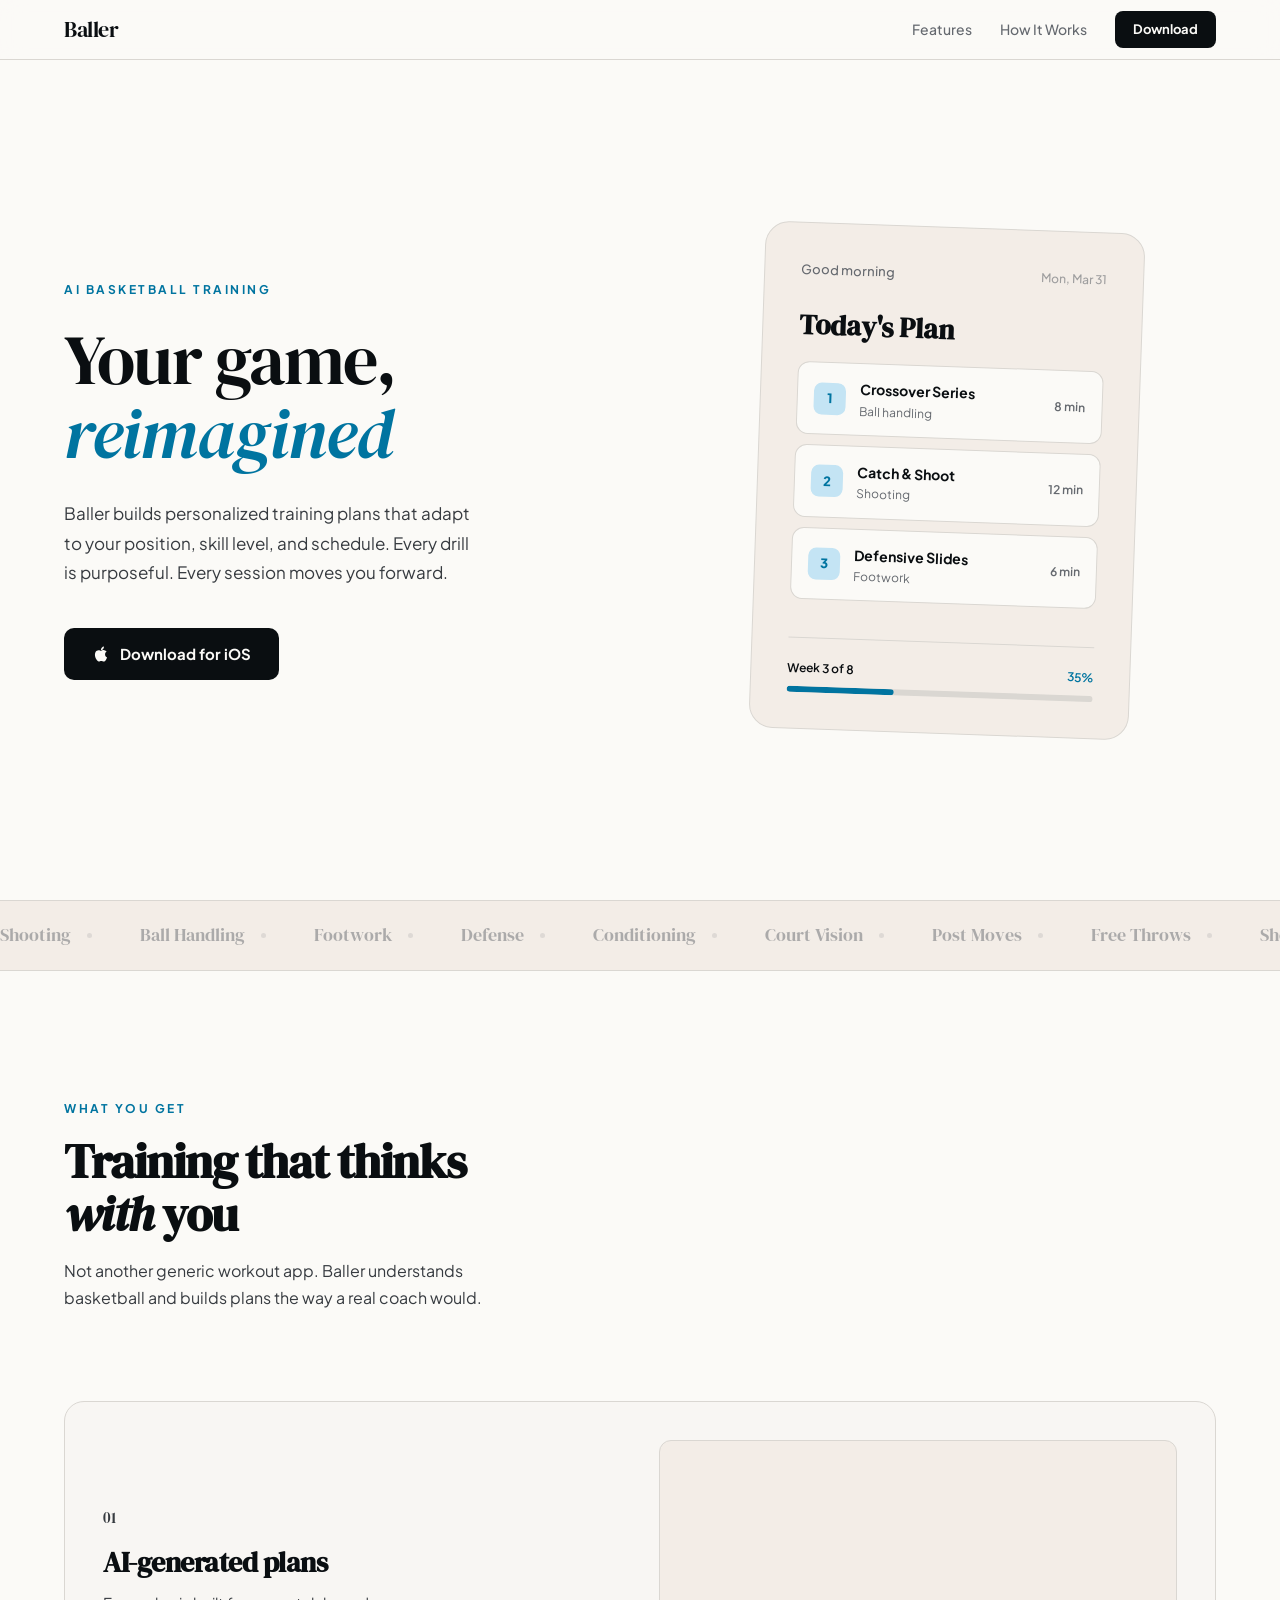
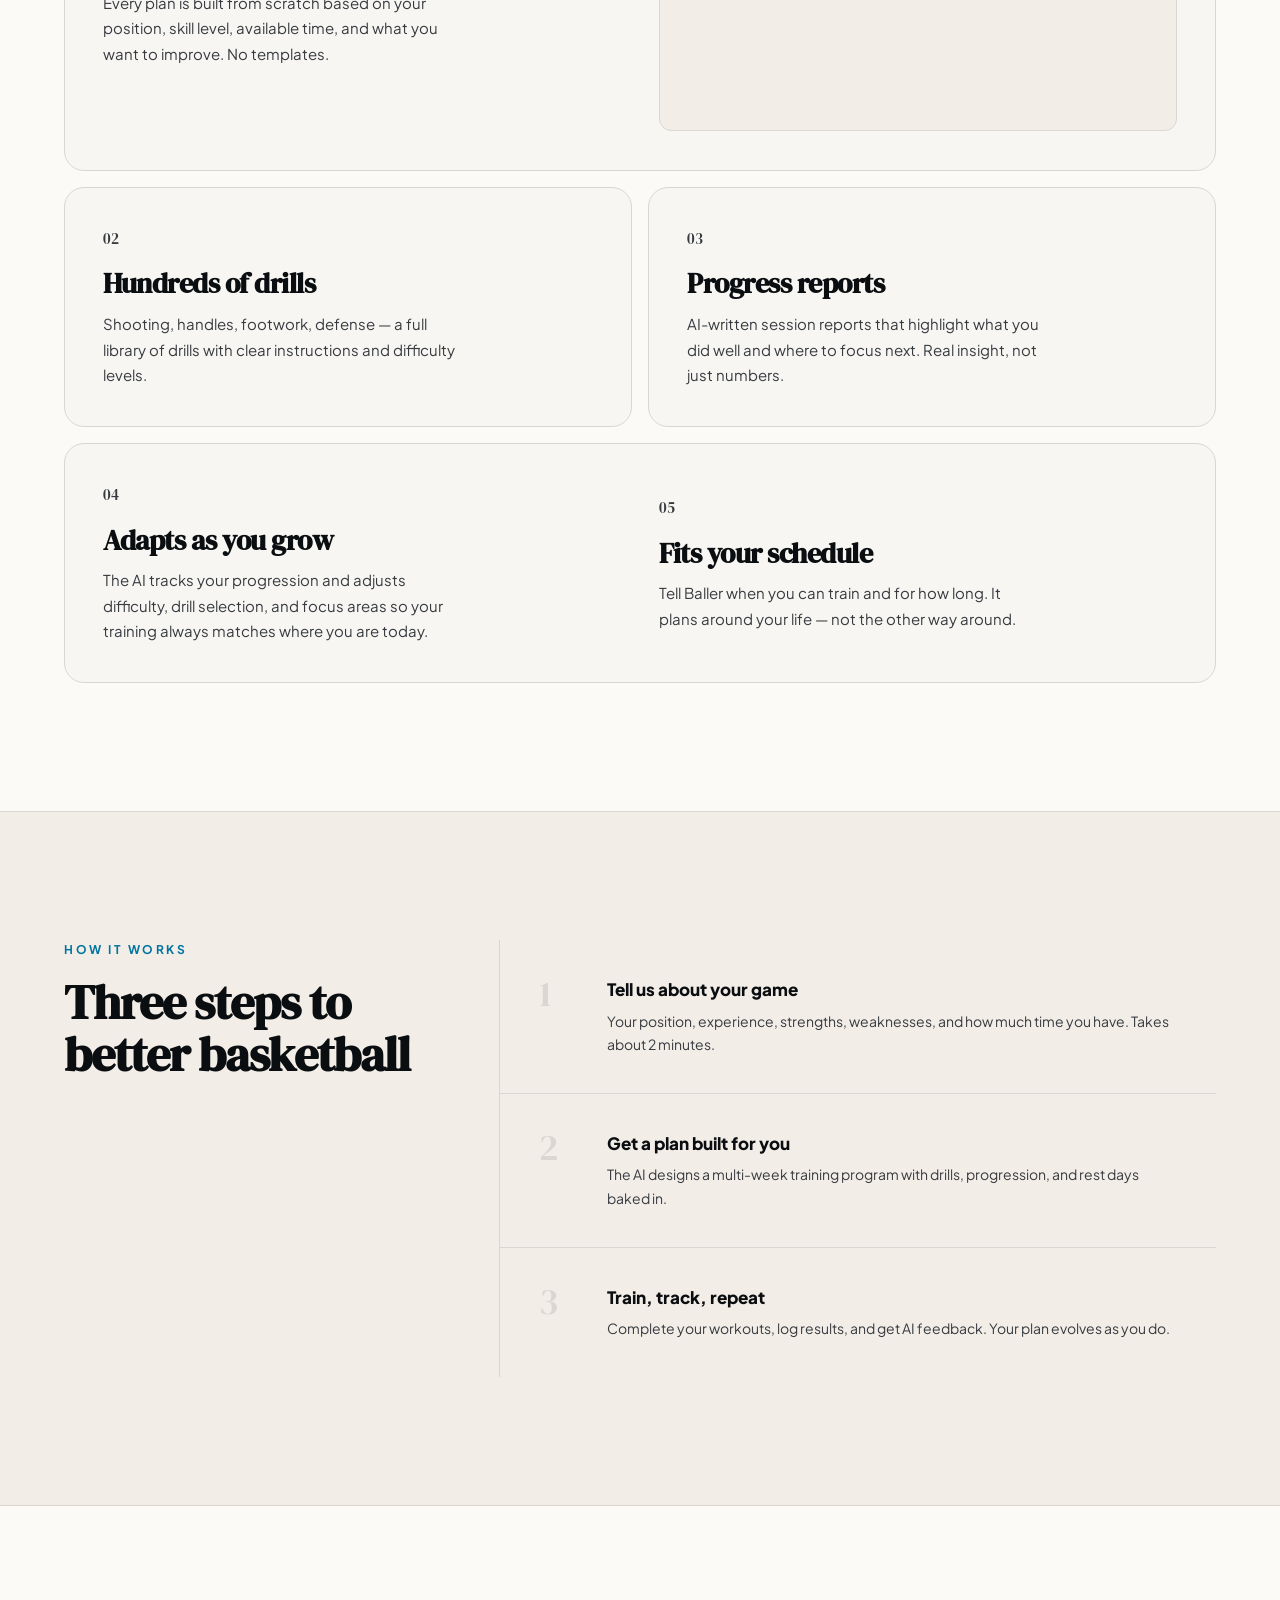
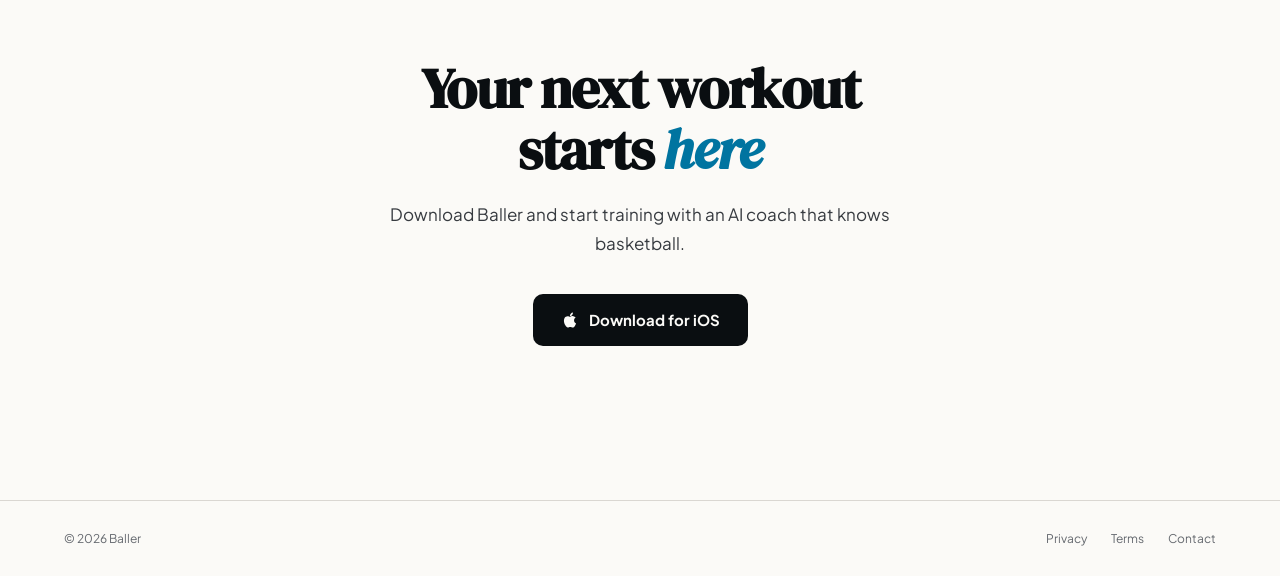
==== index.html @ 86c23df5 "Redesign with editorial aesthetic — serif display, warm tints, asymmetric layout" ====
<!DOCTYPE html>
<html lang="en">
<head>
    <meta charset="UTF-8">
    <meta name="viewport" content="width=device-width, initial-scale=1.0">
    <title>Baller — AI Basketball Training</title>
    <meta name="description" content="Train smarter with AI-powered basketball plans tailored to your skill level, goals, and schedule.">
    <link rel="preconnect" href="https://fonts.googleapis.com">
    <link rel="preconnect" href="https://fonts.gstatic.com" crossorigin>
    <link href="https://fonts.googleapis.com/css2?family=DM+Serif+Display:ital@0;1&family=Plus+Jakarta+Sans:wght@400;500;600;700;800&display=swap" rel="stylesheet">
    <style>
        :root {
            /* Warm-tinted palette — not pure black/white/gray */
            --ink: oklch(16% 0.01 250);
            --ink-soft: oklch(35% 0.01 250);
            --ink-muted: oklch(52% 0.01 250);
            --surface: oklch(97.5% 0.005 80);
            --surface-warm: oklch(95% 0.01 70);
            --cream: oklch(98.5% 0.004 80);
            --accent: oklch(52% 0.12 230);
            --accent-soft: oklch(90% 0.04 230);
            --rule: oklch(88% 0.008 80);

            --font-display: 'DM Serif Display', Georgia, serif;
            --font-body: 'Plus Jakarta Sans', system-ui, sans-serif;

            --ease-out: cubic-bezier(0.16, 1, 0.3, 1);
            --ease-in: cubic-bezier(0.7, 0, 0.84, 0);
        }

        * { margin: 0; padding: 0; box-sizing: border-box; }
        html { scroll-behavior: smooth; }
        body {
            font-family: var(--font-body);
            color: var(--ink);
            background: var(--cream);
            -webkit-font-smoothing: antialiased;
            font-size: 16px;
            line-height: 1.6;
        }

        /* ===== NAV ===== */
        nav {
            position: fixed; top: 0; left: 0; right: 0; z-index: 50;
            padding: 0 clamp(24px, 5vw, 64px);
            height: 60px;
            display: flex; align-items: center; justify-content: space-between;
            background: oklch(98.5% 0.004 80 / 0.85);
            backdrop-filter: blur(12px); -webkit-backdrop-filter: blur(12px);
            border-bottom: 1px solid var(--rule);
        }
        .nav-wordmark {
            font-family: var(--font-display);
            font-size: 22px; letter-spacing: -0.5px;
            color: var(--ink); text-decoration: none;
        }
        .nav-links { display: flex; align-items: center; gap: 28px; }
        .nav-links a {
            font-size: 14px; font-weight: 500; color: var(--ink-muted);
            text-decoration: none; transition: color 0.15s;
        }
        .nav-links a:hover { color: var(--ink); }
        .nav-download {
            font-size: 13px !important; font-weight: 700 !important;
            color: var(--cream) !important;
            background: var(--ink);
            padding: 8px 18px; border-radius: 8px;
            transition: opacity 0.15s;
        }
        .nav-download:hover { opacity: 0.8; color: var(--cream) !important; }

        /* ===== HERO ===== */
        .hero {
            min-height: 100vh;
            display: grid;
            grid-template-columns: 1fr 1fr;
            align-items: center;
            gap: clamp(48px, 6vw, 96px);
            padding: 140px clamp(24px, 5vw, 64px) 80px;
            max-width: 1280px;
            margin: 0 auto;
        }
        .hero-text { max-width: 560px; }
        .hero-label {
            font-size: 12px; font-weight: 700; letter-spacing: 2.5px;
            text-transform: uppercase;
            color: var(--accent);
            margin-bottom: 24px;
        }
        .hero h1 {
            font-family: var(--font-display);
            font-size: clamp(44px, 5.5vw, 72px);
            font-weight: 400;
            line-height: 1.05;
            letter-spacing: -1.5px;
            margin-bottom: 28px;
        }
        .hero h1 em {
            font-style: italic;
            color: var(--accent);
        }
        .hero-body {
            font-size: 17px; line-height: 1.75;
            color: var(--ink-soft);
            max-width: 420px;
            margin-bottom: 40px;
        }
        .hero-cta {
            display: inline-flex; align-items: center; gap: 10px;
            background: var(--ink); color: var(--cream);
            text-decoration: none;
            padding: 14px 28px; border-radius: 10px;
            font-size: 15px; font-weight: 700;
            transition: transform 0.25s var(--ease-out), box-shadow 0.25s;
        }
        .hero-cta:hover {
            transform: translateY(-2px);
            box-shadow: 0 8px 24px oklch(16% 0.01 250 / 0.15);
        }
        .hero-cta svg { width: 18px; height: 18px; }

        /* Hero visual — tilted screen comp */
        .hero-visual {
            position: relative;
            display: flex; justify-content: center;
        }
        .screen-comp {
            width: 100%; max-width: 380px;
            aspect-ratio: 3/4;
            background: var(--surface-warm);
            border-radius: 24px;
            border: 1px solid var(--rule);
            padding: clamp(20px, 3vw, 36px);
            display: flex; flex-direction: column;
            transform: rotate(2deg);
            transition: transform 0.5s var(--ease-out);
            overflow: hidden;
            position: relative;
        }
        .screen-comp:hover { transform: rotate(0deg); }
        .screen-top {
            display: flex; align-items: center; justify-content: space-between;
            margin-bottom: 28px;
        }
        .screen-greeting { font-size: 13px; color: var(--ink-muted); font-weight: 500; }
        .screen-date { font-size: 12px; color: var(--ink-muted); font-weight: 500; opacity: 0.6; }
        .screen-plan-title {
            font-family: var(--font-display);
            font-size: clamp(22px, 2.5vw, 28px);
            line-height: 1.2;
            margin-bottom: 20px;
        }
        .screen-drills { display: flex; flex-direction: column; gap: 10px; flex: 1; }
        .drill-item {
            display: flex; align-items: center; gap: 14px;
            padding: 14px 16px;
            background: var(--cream);
            border-radius: 12px;
            border: 1px solid var(--rule);
            transition: transform 0.2s var(--ease-out);
        }
        .drill-item:hover { transform: translateX(4px); }
        .drill-num {
            width: 32px; height: 32px; border-radius: 8px;
            background: var(--accent-soft);
            color: var(--accent);
            display: flex; align-items: center; justify-content: center;
            font-size: 13px; font-weight: 800; flex-shrink: 0;
        }
        .drill-info { flex: 1; min-width: 0; }
        .drill-name { font-size: 14px; font-weight: 700; }
        .drill-meta { font-size: 12px; color: var(--ink-muted); margin-top: 1px; }
        .drill-dur {
            font-size: 12px; font-weight: 600;
            color: var(--ink-muted); white-space: nowrap;
        }
        .screen-progress {
            margin-top: auto; padding-top: 20px;
            border-top: 1px solid var(--rule);
        }
        .progress-label {
            display: flex; justify-content: space-between;
            font-size: 12px; font-weight: 600; margin-bottom: 8px;
        }
        .progress-label span:last-child { color: var(--accent); }
        .progress-track {
            height: 6px; background: var(--rule); border-radius: 100px;
            overflow: hidden;
        }
        .progress-fill {
            height: 100%; width: 35%;
            background: var(--accent); border-radius: 100px;
            transition: width 1.5s var(--ease-out);
        }

        /* ===== MARQUEE ===== */
        .marquee-section {
            border-top: 1px solid var(--rule);
            border-bottom: 1px solid var(--rule);
            padding: 20px 0;
            overflow: hidden;
            background: var(--surface-warm);
        }
        .marquee-track {
            display: flex; gap: 48px;
            animation: scroll-left 30s linear infinite;
            width: max-content;
        }
        @keyframes scroll-left {
            from { transform: translateX(0); }
            to { transform: translateX(-50%); }
        }
        .marquee-item {
            font-family: var(--font-display);
            font-size: 18px; white-space: nowrap;
            color: var(--ink-muted); opacity: 0.5;
            display: flex; align-items: center; gap: 16px;
        }
        .marquee-item::after {
            content: ''; width: 5px; height: 5px;
            border-radius: 50%; background: var(--ink-muted); opacity: 0.3;
        }

        /* ===== FEATURES — asymmetric, not a grid ===== */
        .features {
            padding: clamp(80px, 10vw, 160px) clamp(24px, 5vw, 64px);
            max-width: 1280px; margin: 0 auto;
        }
        .features-header {
            max-width: 480px;
            margin-bottom: clamp(56px, 7vw, 96px);
        }
        .features-header .section-label {
            font-size: 12px; font-weight: 700; letter-spacing: 2.5px;
            text-transform: uppercase; color: var(--accent);
            margin-bottom: 16px;
        }
        .features-header h2 {
            font-family: var(--font-display);
            font-size: clamp(32px, 4vw, 48px);
            line-height: 1.1; letter-spacing: -1px;
            margin-bottom: 16px;
        }
        .features-header p {
            font-size: 16px; color: var(--ink-soft); line-height: 1.7;
        }

        /* Bento-ish but varied */
        .feature-layout {
            display: grid;
            grid-template-columns: 1fr 1fr;
            grid-template-rows: auto auto;
            gap: 16px;
        }
        .f-item {
            padding: clamp(28px, 3vw, 44px);
            border-radius: 20px;
            border: 1px solid var(--rule);
            background: var(--surface);
            transition: transform 0.35s var(--ease-out);
        }
        .f-item:hover { transform: translateY(-4px); }
        .f-item.wide { grid-column: span 2; }
        .f-item.wide .f-inner {
            display: grid; grid-template-columns: 1fr 1fr;
            gap: clamp(24px, 3vw, 48px); align-items: center;
        }
        .f-num {
            font-family: var(--font-display);
            font-size: 14px; color: var(--accent);
            margin-bottom: 16px;
        }
        .f-item h3 {
            font-family: var(--font-display);
            font-size: clamp(22px, 2.5vw, 28px);
            line-height: 1.2; letter-spacing: -0.5px;
            margin-bottom: 10px;
        }
        .f-item p {
            font-size: 15px; color: var(--ink-soft); line-height: 1.7;
            max-width: 360px;
        }
        .f-visual {
            aspect-ratio: 16/9;
            background: var(--surface-warm);
            border-radius: 12px;
            border: 1px solid var(--rule);
            display: flex; align-items: center; justify-content: center;
            overflow: hidden;
        }
        .f-visual-bars {
            display: flex; align-items: flex-end; gap: 8px;
            height: 60%; padding: 0 20%;
        }
        .f-bar {
            flex: 1; border-radius: 4px 4px 0 0;
            background: var(--accent-soft);
            transition: height 0.8s var(--ease-out);
        }
        .f-bar:nth-child(2) { background: var(--accent); }

        /* ===== HOW ===== */
        .how-section {
            padding: clamp(80px, 10vw, 140px) clamp(24px, 5vw, 64px);
            background: var(--surface-warm);
            border-top: 1px solid var(--rule);
            border-bottom: 1px solid var(--rule);
        }
        .how-inner {
            max-width: 1280px; margin: 0 auto;
            display: grid;
            grid-template-columns: 1fr 2fr;
            gap: clamp(48px, 6vw, 96px);
            align-items: start;
        }
        .how-header .section-label {
            font-size: 12px; font-weight: 700; letter-spacing: 2.5px;
            text-transform: uppercase; color: var(--accent);
            margin-bottom: 16px;
        }
        .how-header h2 {
            font-family: var(--font-display);
            font-size: clamp(32px, 4vw, 48px);
            line-height: 1.1; letter-spacing: -1px;
        }
        .how-steps {
            display: flex; flex-direction: column;
            border-left: 1px solid var(--rule);
        }
        .how-step {
            padding: clamp(24px, 3vw, 36px) clamp(24px, 3vw, 40px);
            border-bottom: 1px solid var(--rule);
            display: grid;
            grid-template-columns: 48px 1fr;
            gap: 20px; align-items: start;
        }
        .how-step:last-child { border-bottom: none; }
        .step-num {
            font-family: var(--font-display);
            font-size: 36px; color: var(--rule);
            line-height: 1;
        }
        .how-step h3 { font-size: 17px; font-weight: 800; margin-bottom: 6px; }
        .how-step p { font-size: 14px; color: var(--ink-soft); line-height: 1.7; }

        /* ===== CTA ===== */
        .cta-section {
            padding: clamp(100px, 12vw, 180px) clamp(24px, 5vw, 64px);
            text-align: center;
            max-width: 640px;
            margin: 0 auto;
        }
        .cta-section h2 {
            font-family: var(--font-display);
            font-size: clamp(36px, 4.5vw, 56px);
            line-height: 1.08;
            letter-spacing: -1.5px;
            margin-bottom: 20px;
        }
        .cta-section h2 em {
            font-style: italic;
            color: var(--accent);
        }
        .cta-section p {
            font-size: 17px; color: var(--ink-soft);
            line-height: 1.7; margin-bottom: 36px;
        }

        /* ===== FOOTER ===== */
        footer {
            border-top: 1px solid var(--rule);
            padding: 28px clamp(24px, 5vw, 64px);
        }
        .footer-inner {
            max-width: 1280px; margin: 0 auto;
            display: flex; align-items: center;
            justify-content: space-between;
        }
        .footer-copy {
            font-size: 12px; color: var(--ink-muted);
        }
        .footer-links { display: flex; gap: 24px; }
        .footer-links a {
            font-size: 12px; color: var(--ink-muted);
            text-decoration: none;
            transition: color 0.15s;
        }
        .footer-links a:hover { color: var(--ink); }

        /* ===== SCROLL REVEAL ===== */
        .sr {
            opacity: 0;
            transform: translateY(20px);
            transition: opacity 0.7s var(--ease-out), transform 0.7s var(--ease-out);
        }
        .sr.vis { opacity: 1; transform: none; }
        .sr-d1 { transition-delay: 0.08s; }
        .sr-d2 { transition-delay: 0.16s; }
        .sr-d3 { transition-delay: 0.24s; }

        /* ===== REDUCED MOTION ===== */
        @media (prefers-reduced-motion: reduce) {
            *, *::before, *::after {
                animation-duration: 0.01ms !important;
                transition-duration: 0.01ms !important;
            }
        }

        /* ===== RESPONSIVE ===== */
        @media (max-width: 860px) {
            .hero {
                grid-template-columns: 1fr;
                padding-top: 120px;
                gap: 48px;
            }
            .hero-visual { order: -1; }
            .screen-comp { max-width: 320px; transform: none; }
            .screen-comp:hover { transform: none; }
            .feature-layout { grid-template-columns: 1fr; }
            .f-item.wide { grid-column: span 1; }
            .f-item.wide .f-inner { grid-template-columns: 1fr; }
            .how-inner { grid-template-columns: 1fr; }
            .marquee-section { display: none; }
        }
        @media (max-width: 480px) {
            .hero-text { text-align: center; }
            .hero-body { margin-left: auto; margin-right: auto; }
            .nav-links a:not(.nav-download) { display: none; }
            .footer-inner { flex-direction: column; gap: 12px; text-align: center; }
        }
    </style>
</head>
<body>

<nav>
    <a href="/" class="nav-wordmark">Baller</a>
    <div class="nav-links">
        <a href="#features">Features</a>
        <a href="#how">How It Works</a>
        <a href="#" class="nav-download">Download</a>
    </div>
</nav>

<!-- HERO -->
<section class="hero">
    <div class="hero-text">
        <p class="hero-label sr">AI Basketball Training</p>
        <h1 class="sr sr-d1">Your game,<br><em>reimagined</em></h1>
        <p class="hero-body sr sr-d2">Baller builds personalized training plans that adapt to your position, skill level, and schedule. Every drill is purposeful. Every session moves you forward.</p>
        <a href="#" class="hero-cta sr sr-d3">
            <svg viewBox="0 0 24 24" fill="currentColor"><path d="M18.71 19.5c-.83 1.24-1.71 2.45-3.05 2.47-1.34.03-1.77-.79-3.29-.79-1.53 0-2 .77-3.27.82-1.31.05-2.3-1.32-3.14-2.53C4.25 17 2.94 12.45 4.7 9.39c.87-1.52 2.43-2.48 4.12-2.51 1.28-.02 2.5.87 3.29.87.78 0 2.26-1.07 3.8-.91.65.03 2.47.26 3.64 1.98-.09.06-2.17 1.28-2.15 3.81.03 3.02 2.65 4.03 2.68 4.04-.03.07-.42 1.44-1.38 2.83M13 3.5c.73-.83 1.94-1.46 2.94-1.5.13 1.17-.34 2.35-1.04 3.19-.69.85-1.83 1.51-2.95 1.42-.15-1.15.41-2.35 1.05-3.11z"/></svg>
            Download for iOS
        </a>
    </div>
    <div class="hero-visual sr sr-d2">
        <div class="screen-comp">
            <div class="screen-top">
                <span class="screen-greeting">Good morning</span>
                <span class="screen-date">Mon, Mar 31</span>
            </div>
            <h3 class="screen-plan-title">Today's Plan</h3>
            <div class="screen-drills">
                <div class="drill-item">
                    <div class="drill-num">1</div>
                    <div class="drill-info">
                        <div class="drill-name">Crossover Series</div>
                        <div class="drill-meta">Ball handling</div>
                    </div>
                    <span class="drill-dur">8 min</span>
                </div>
                <div class="drill-item">
                    <div class="drill-num">2</div>
                    <div class="drill-info">
                        <div class="drill-name">Catch & Shoot</div>
                        <div class="drill-meta">Shooting</div>
                    </div>
                    <span class="drill-dur">12 min</span>
                </div>
                <div class="drill-item">
                    <div class="drill-num">3</div>
                    <div class="drill-info">
                        <div class="drill-name">Defensive Slides</div>
                        <div class="drill-meta">Footwork</div>
                    </div>
                    <span class="drill-dur">6 min</span>
                </div>
            </div>
            <div class="screen-progress">
                <div class="progress-label">
                    <span>Week 3 of 8</span>
                    <span>35%</span>
                </div>
                <div class="progress-track">
                    <div class="progress-fill"></div>
                </div>
            </div>
        </div>
    </div>
</section>

<!-- MARQUEE -->
<div class="marquee-section">
    <div class="marquee-track" aria-hidden="true">
        <span class="marquee-item">Shooting</span>
        <span class="marquee-item">Ball Handling</span>
        <span class="marquee-item">Footwork</span>
        <span class="marquee-item">Defense</span>
        <span class="marquee-item">Conditioning</span>
        <span class="marquee-item">Court Vision</span>
        <span class="marquee-item">Post Moves</span>
        <span class="marquee-item">Free Throws</span>
        <span class="marquee-item">Shooting</span>
        <span class="marquee-item">Ball Handling</span>
        <span class="marquee-item">Footwork</span>
        <span class="marquee-item">Defense</span>
        <span class="marquee-item">Conditioning</span>
        <span class="marquee-item">Court Vision</span>
        <span class="marquee-item">Post Moves</span>
        <span class="marquee-item">Free Throws</span>
    </div>
</div>

<!-- FEATURES -->
<section class="features" id="features">
    <div class="features-header sr">
        <p class="section-label">What you get</p>
        <h2>Training that thinks <em>with</em> you</h2>
        <p>Not another generic workout app. Baller understands basketball and builds plans the way a real coach would.</p>
    </div>
    <div class="feature-layout">
        <div class="f-item wide sr">
            <div class="f-inner">
                <div>
                    <p class="f-num">01</p>
                    <h3>AI-generated plans</h3>
                    <p>Every plan is built from scratch based on your position, skill level, available time, and what you want to improve. No templates.</p>
                </div>
                <div class="f-visual">
                    <div class="f-visual-bars">
                        <div class="f-bar" style="height:45%"></div>
                        <div class="f-bar" style="height:72%"></div>
                        <div class="f-bar" style="height:58%"></div>
                        <div class="f-bar" style="height:85%"></div>
                        <div class="f-bar" style="height:64%"></div>
                    </div>
                </div>
            </div>
        </div>
        <div class="f-item sr">
            <p class="f-num">02</p>
            <h3>Hundreds of drills</h3>
            <p>Shooting, handles, footwork, defense — a full library of drills with clear instructions and difficulty levels.</p>
        </div>
        <div class="f-item sr sr-d1">
            <p class="f-num">03</p>
            <h3>Progress reports</h3>
            <p>AI-written session reports that highlight what you did well and where to focus next. Real insight, not just numbers.</p>
        </div>
        <div class="f-item wide sr">
            <div class="f-inner">
                <div>
                    <p class="f-num">04</p>
                    <h3>Adapts as you grow</h3>
                    <p>The AI tracks your progression and adjusts difficulty, drill selection, and focus areas so your training always matches where you are today.</p>
                </div>
                <div>
                    <p class="f-num">05</p>
                    <h3>Fits your schedule</h3>
                    <p>Tell Baller when you can train and for how long. It plans around your life — not the other way around.</p>
                </div>
            </div>
        </div>
    </div>
</section>

<!-- HOW -->
<section class="how-section" id="how">
    <div class="how-inner">
        <div class="how-header sr">
            <p class="section-label">How it works</p>
            <h2>Three steps to better basketball</h2>
        </div>
        <div class="how-steps">
            <div class="how-step sr">
                <div class="step-num">1</div>
                <div>
                    <h3>Tell us about your game</h3>
                    <p>Your position, experience, strengths, weaknesses, and how much time you have. Takes about 2 minutes.</p>
                </div>
            </div>
            <div class="how-step sr sr-d1">
                <div class="step-num">2</div>
                <div>
                    <h3>Get a plan built for you</h3>
                    <p>The AI designs a multi-week training program with drills, progression, and rest days baked in.</p>
                </div>
            </div>
            <div class="how-step sr sr-d2">
                <div class="step-num">3</div>
                <div>
                    <h3>Train, track, repeat</h3>
                    <p>Complete your workouts, log results, and get AI feedback. Your plan evolves as you do.</p>
                </div>
            </div>
        </div>
    </div>
</section>

<!-- CTA -->
<section class="cta-section">
    <h2 class="sr">Your next workout<br>starts <em>here</em></h2>
    <p class="sr sr-d1">Download Baller and start training with an AI coach that knows basketball.</p>
    <a href="#" class="hero-cta sr sr-d2">
        <svg viewBox="0 0 24 24" fill="currentColor" width="18" height="18"><path d="M18.71 19.5c-.83 1.24-1.71 2.45-3.05 2.47-1.34.03-1.77-.79-3.29-.79-1.53 0-2 .77-3.27.82-1.31.05-2.3-1.32-3.14-2.53C4.25 17 2.94 12.45 4.7 9.39c.87-1.52 2.43-2.48 4.12-2.51 1.28-.02 2.5.87 3.29.87.78 0 2.26-1.07 3.8-.91.65.03 2.47.26 3.64 1.98-.09.06-2.17 1.28-2.15 3.81.03 3.02 2.65 4.03 2.68 4.04-.03.07-.42 1.44-1.38 2.83M13 3.5c.73-.83 1.94-1.46 2.94-1.5.13 1.17-.34 2.35-1.04 3.19-.69.85-1.83 1.51-2.95 1.42-.15-1.15.41-2.35 1.05-3.11z"/></svg>
        Download for iOS
    </a>
</section>

<footer>
    <div class="footer-inner">
        <span class="footer-copy">&copy; 2026 Baller</span>
        <div class="footer-links">
            <a href="/privacy.html">Privacy</a>
            <a href="/terms.html">Terms</a>
            <a href="mailto:support@ballerai.app">Contact</a>
        </div>
    </div>
</footer>

<script>
// Scroll reveal
const obs = new IntersectionObserver(
    (entries) => entries.forEach(e => { if (e.isIntersecting) e.target.classList.add('vis'); }),
    { threshold: 0.12 }
);
document.querySelectorAll('.sr').forEach(el => obs.observe(el));

// Animate progress bar on visibility
const progObs = new IntersectionObserver(([e]) => {
    if (e.isIntersecting) {
        e.target.querySelector('.progress-fill').style.width = '35%';
    }
}, { threshold: 0.3 });
const progEl = document.querySelector('.screen-progress');
if (progEl) progObs.observe(progEl);
</script>

</body>
</html>
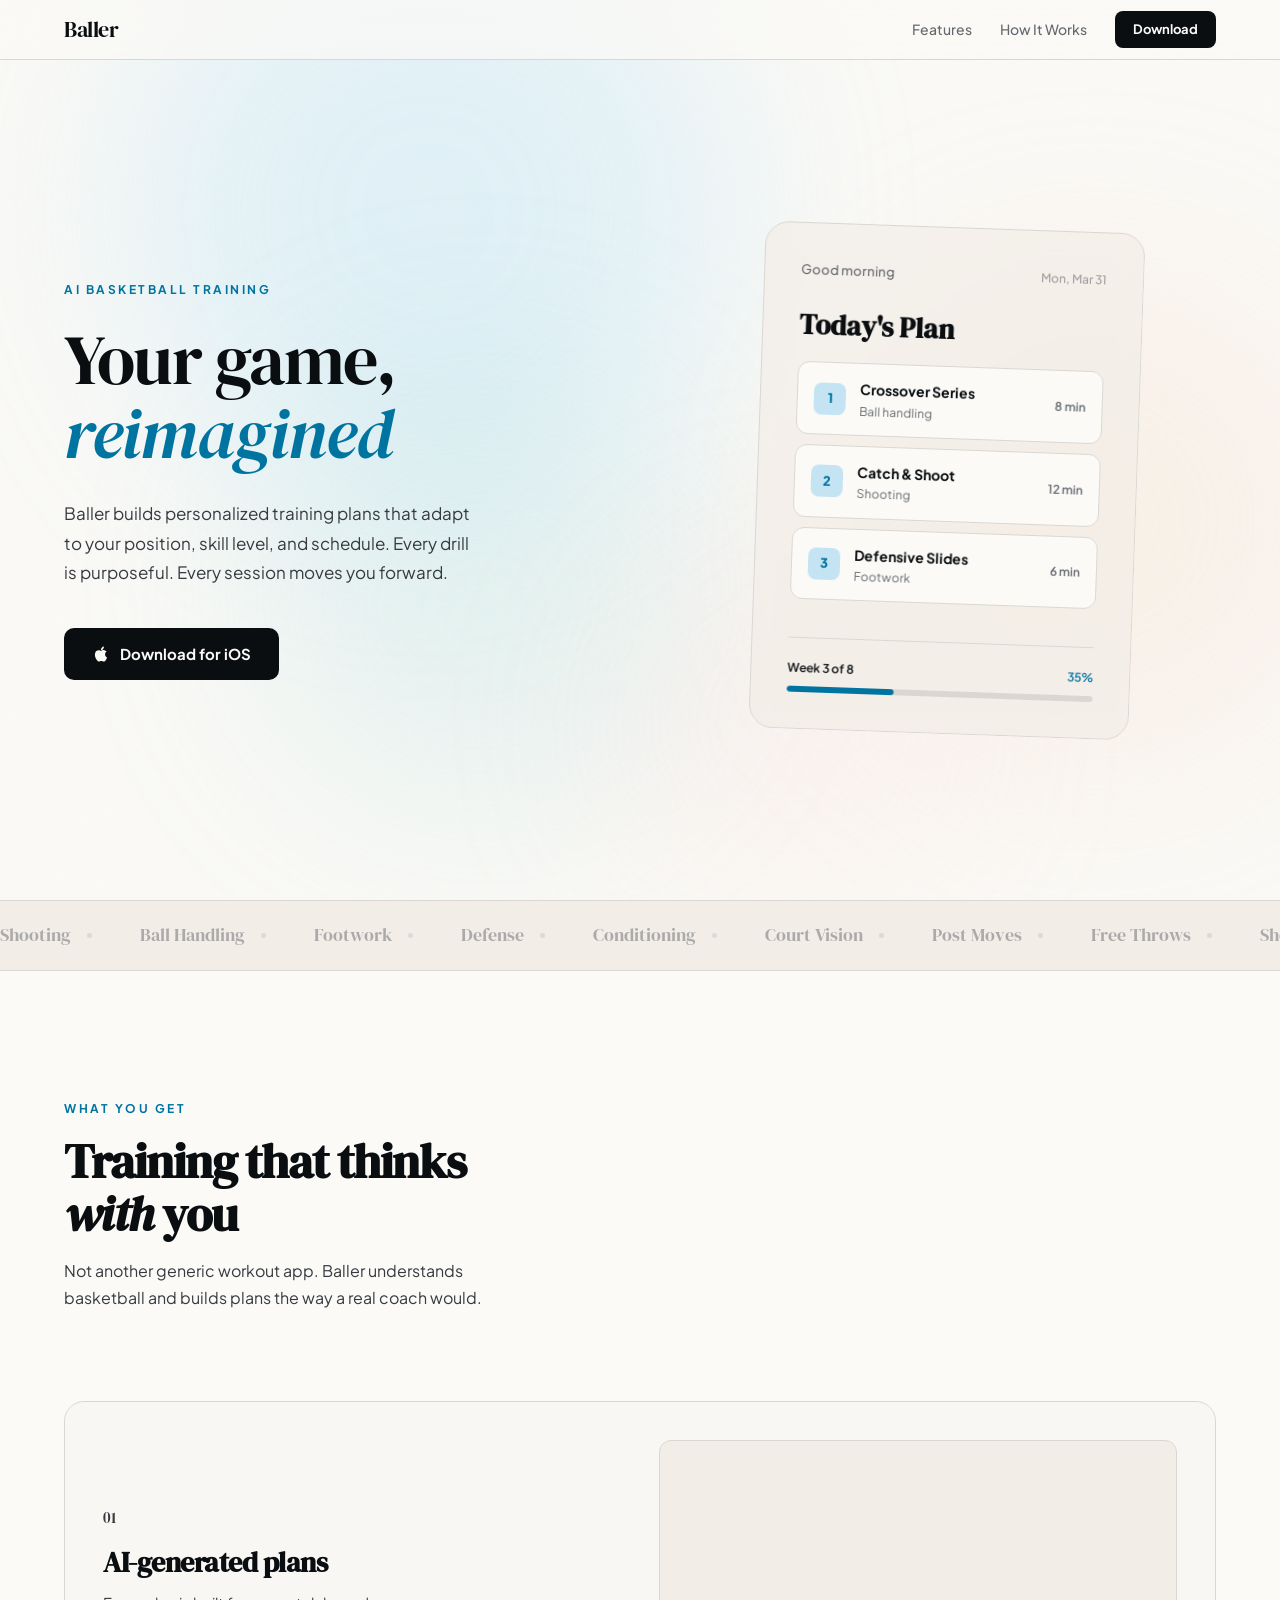
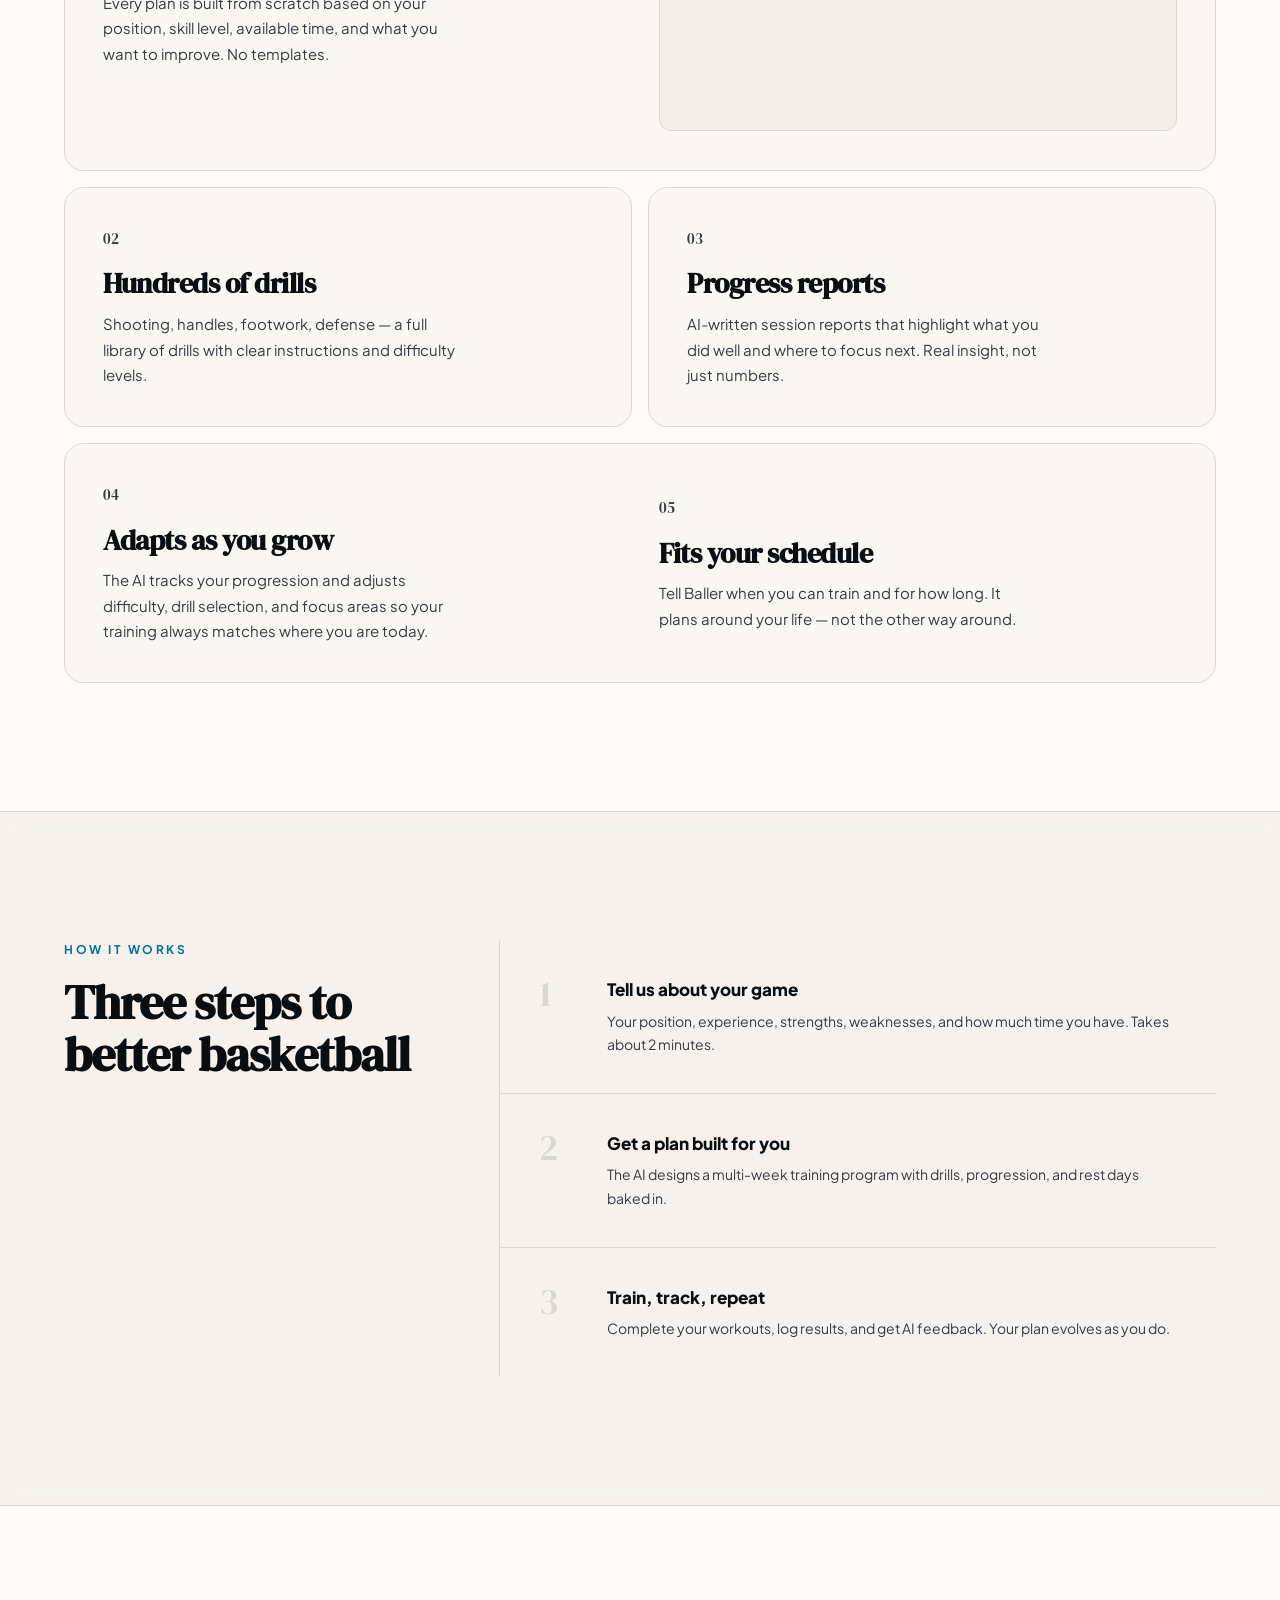
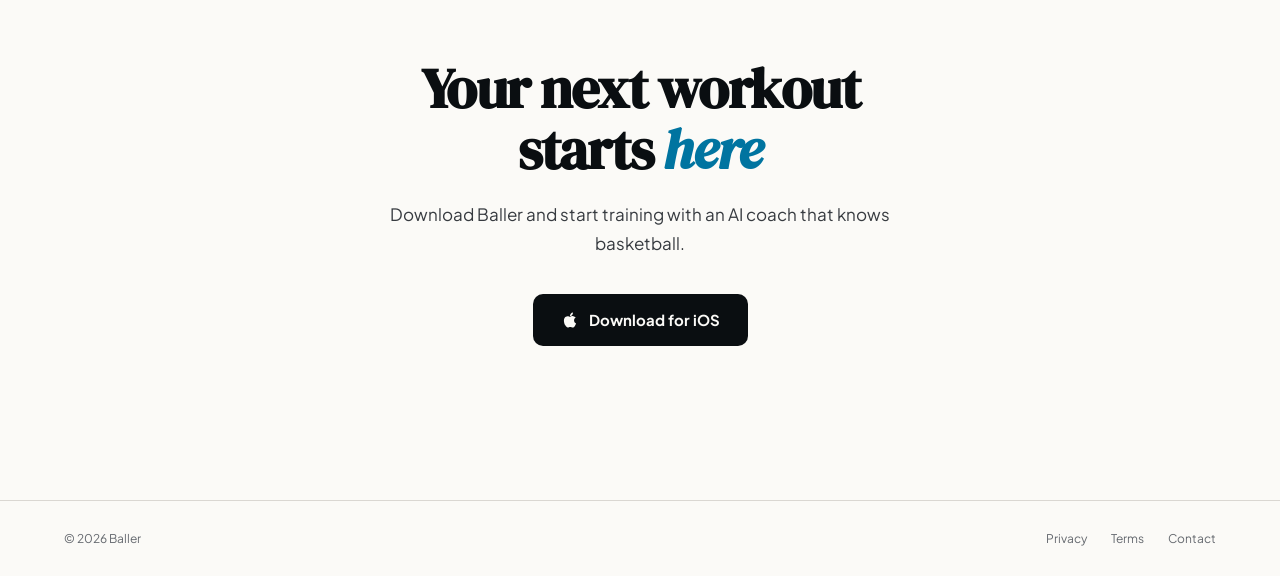
==== commit b64d5b34: "Add ambient floating orbs with mouse parallax and grain texture" ====
--- a/index.html
+++ b/index.html
@@ -37,6 +37,95 @@
             -webkit-font-smoothing: antialiased;
             font-size: 16px;
             line-height: 1.6;
+            overflow-x: hidden;
+        }
+
+        /* ===== AMBIENT LAYER ===== */
+        .ambient {
+            position: fixed; inset: 0; z-index: 0;
+            pointer-events: none;
+            overflow: hidden;
+        }
+        .ambient-orb {
+            position: absolute;
+            border-radius: 50%;
+            filter: blur(100px);
+            opacity: 0;
+            animation: orb-drift linear infinite, orb-breathe ease-in-out infinite;
+        }
+        .orb-1 {
+            width: 600px; height: 600px;
+            background: oklch(85% 0.08 230);
+            top: -10%; left: 10%;
+            opacity: 0.25;
+            animation: orb-drift-1 25s linear infinite, orb-breathe 8s ease-in-out infinite;
+        }
+        .orb-2 {
+            width: 500px; height: 500px;
+            background: oklch(88% 0.06 60);
+            top: 30%; right: -5%;
+            opacity: 0.2;
+            animation: orb-drift-2 30s linear infinite, orb-breathe 10s ease-in-out infinite alternate;
+        }
+        .orb-3 {
+            width: 450px; height: 450px;
+            background: oklch(82% 0.07 200);
+            bottom: 10%; left: 20%;
+            opacity: 0.18;
+            animation: orb-drift-3 22s linear infinite, orb-breathe 7s ease-in-out infinite;
+        }
+        .orb-4 {
+            width: 350px; height: 350px;
+            background: oklch(90% 0.05 30);
+            top: 60%; right: 25%;
+            opacity: 0.15;
+            animation: orb-drift-4 28s linear infinite, orb-breathe 9s ease-in-out infinite alternate;
+        }
+        @keyframes orb-drift-1 {
+            0%   { transform: translate(0, 0) scale(1); }
+            25%  { transform: translate(80px, 60px) scale(1.05); }
+            50%  { transform: translate(30px, 120px) scale(0.95); }
+            75%  { transform: translate(-50px, 40px) scale(1.08); }
+            100% { transform: translate(0, 0) scale(1); }
+        }
+        @keyframes orb-drift-2 {
+            0%   { transform: translate(0, 0) scale(1); }
+            25%  { transform: translate(-70px, 80px) scale(1.06); }
+            50%  { transform: translate(-120px, 30px) scale(0.96); }
+            75%  { transform: translate(-40px, -50px) scale(1.04); }
+            100% { transform: translate(0, 0) scale(1); }
+        }
+        @keyframes orb-drift-3 {
+            0%   { transform: translate(0, 0) scale(1); }
+            25%  { transform: translate(60px, -70px) scale(1.07); }
+            50%  { transform: translate(100px, -20px) scale(0.94); }
+            75%  { transform: translate(30px, 50px) scale(1.03); }
+            100% { transform: translate(0, 0) scale(1); }
+        }
+        @keyframes orb-drift-4 {
+            0%   { transform: translate(0, 0) scale(1); }
+            25%  { transform: translate(-40px, -60px) scale(1.04); }
+            50%  { transform: translate(50px, -90px) scale(1.08); }
+            75%  { transform: translate(70px, 20px) scale(0.97); }
+            100% { transform: translate(0, 0) scale(1); }
+        }
+        @keyframes orb-breathe {
+            0%, 100% { opacity: var(--orb-a, 0.2); }
+            50% { opacity: calc(var(--orb-a, 0.2) * 0.6); }
+        }
+
+        /* Grain overlay */
+        body::after {
+            content: ''; position: fixed; inset: 0; z-index: 1;
+            pointer-events: none; opacity: 0.035;
+            background-image: url("data:image/svg+xml,%3Csvg viewBox='0 0 512 512' xmlns='http://www.w3.org/2000/svg'%3E%3Cfilter id='n'%3E%3CfeTurbulence type='fractalNoise' baseFrequency='0.7' numOctaves='4' stitchTiles='stitch'/%3E%3C/filter%3E%3Crect width='100%25' height='100%25' filter='url(%23n)'/%3E%3C/svg%3E");
+            background-size: 256px;
+            mix-blend-mode: multiply;
+        }
+
+        /* Content sits above ambient */
+        nav, .hero, .marquee-section, .features, .how-section, .cta-section, footer {
+            position: relative; z-index: 2;
         }
 
         /* ===== NAV ===== */
@@ -45,8 +134,8 @@
             padding: 0 clamp(24px, 5vw, 64px);
             height: 60px;
             display: flex; align-items: center; justify-content: space-between;
-            background: oklch(98.5% 0.004 80 / 0.85);
-            backdrop-filter: blur(12px); -webkit-backdrop-filter: blur(12px);
+            background: oklch(98.5% 0.004 80 / 0.7);
+            backdrop-filter: blur(16px); -webkit-backdrop-filter: blur(16px);
             border-bottom: 1px solid var(--rule);
         }
         .nav-wordmark {
@@ -127,7 +216,8 @@
         .screen-comp {
             width: 100%; max-width: 380px;
             aspect-ratio: 3/4;
-            background: var(--surface-warm);
+            background: oklch(95% 0.01 70 / 0.7);
+            backdrop-filter: blur(12px); -webkit-backdrop-filter: blur(12px);
             border-radius: 24px;
             border: 1px solid var(--rule);
             padding: clamp(20px, 3vw, 36px);
@@ -256,7 +346,8 @@
             padding: clamp(28px, 3vw, 44px);
             border-radius: 20px;
             border: 1px solid var(--rule);
-            background: var(--surface);
+            background: oklch(97.5% 0.005 80 / 0.75);
+            backdrop-filter: blur(8px); -webkit-backdrop-filter: blur(8px);
             transition: transform 0.35s var(--ease-out);
         }
         .f-item:hover { transform: translateY(-4px); }
@@ -302,7 +393,8 @@
         /* ===== HOW ===== */
         .how-section {
             padding: clamp(80px, 10vw, 140px) clamp(24px, 5vw, 64px);
-            background: var(--surface-warm);
+            background: oklch(95% 0.01 70 / 0.65);
+            backdrop-filter: blur(10px); -webkit-backdrop-filter: blur(10px);
             border-top: 1px solid var(--rule);
             border-bottom: 1px solid var(--rule);
         }
@@ -431,6 +523,14 @@
     </style>
 </head>
 <body>
+
+<!-- Ambient background -->
+<div class="ambient" aria-hidden="true">
+    <div class="ambient-orb orb-1" style="--orb-a:0.25"></div>
+    <div class="ambient-orb orb-2" style="--orb-a:0.2"></div>
+    <div class="ambient-orb orb-3" style="--orb-a:0.18"></div>
+    <div class="ambient-orb orb-4" style="--orb-a:0.15"></div>
+</div>
 
 <nav>
     <a href="/" class="nav-wordmark">Baller</a>
@@ -643,6 +743,50 @@
 }, { threshold: 0.3 });
 const progEl = document.querySelector('.screen-progress');
 if (progEl) progObs.observe(progEl);
+
+// Mouse parallax on ambient orbs
+(function() {
+    const orbs = document.querySelectorAll('.ambient-orb');
+    const speeds = [0.02, -0.015, 0.012, -0.018];
+    let mx = 0, my = 0, cx = 0, cy = 0;
+
+    document.addEventListener('mousemove', (e) => {
+        mx = (e.clientX / window.innerWidth - 0.5) * 2;
+        my = (e.clientY / window.innerHeight - 0.5) * 2;
+    });
+
+    function lerp(a, b, t) { return a + (b - a) * t; }
+
+    function tick() {
+        cx = lerp(cx, mx, 0.03);
+        cy = lerp(cy, my, 0.03);
+        orbs.forEach((orb, i) => {
+            const s = speeds[i] || 0.01;
+            const dx = cx * s * window.innerWidth;
+            const dy = cy * s * window.innerHeight;
+            orb.style.marginLeft = dx + 'px';
+            orb.style.marginTop = dy + 'px';
+        });
+        requestAnimationFrame(tick);
+    }
+    tick();
+})();
+
+// Scroll parallax — orbs drift with scroll
+(function() {
+    const ambient = document.querySelector('.ambient');
+    let ticking = false;
+    window.addEventListener('scroll', () => {
+        if (!ticking) {
+            requestAnimationFrame(() => {
+                const sy = window.scrollY;
+                ambient.style.transform = 'translateY(' + (sy * -0.15) + 'px)';
+                ticking = false;
+            });
+            ticking = true;
+        }
+    });
+})();
 </script>
 
 </body>
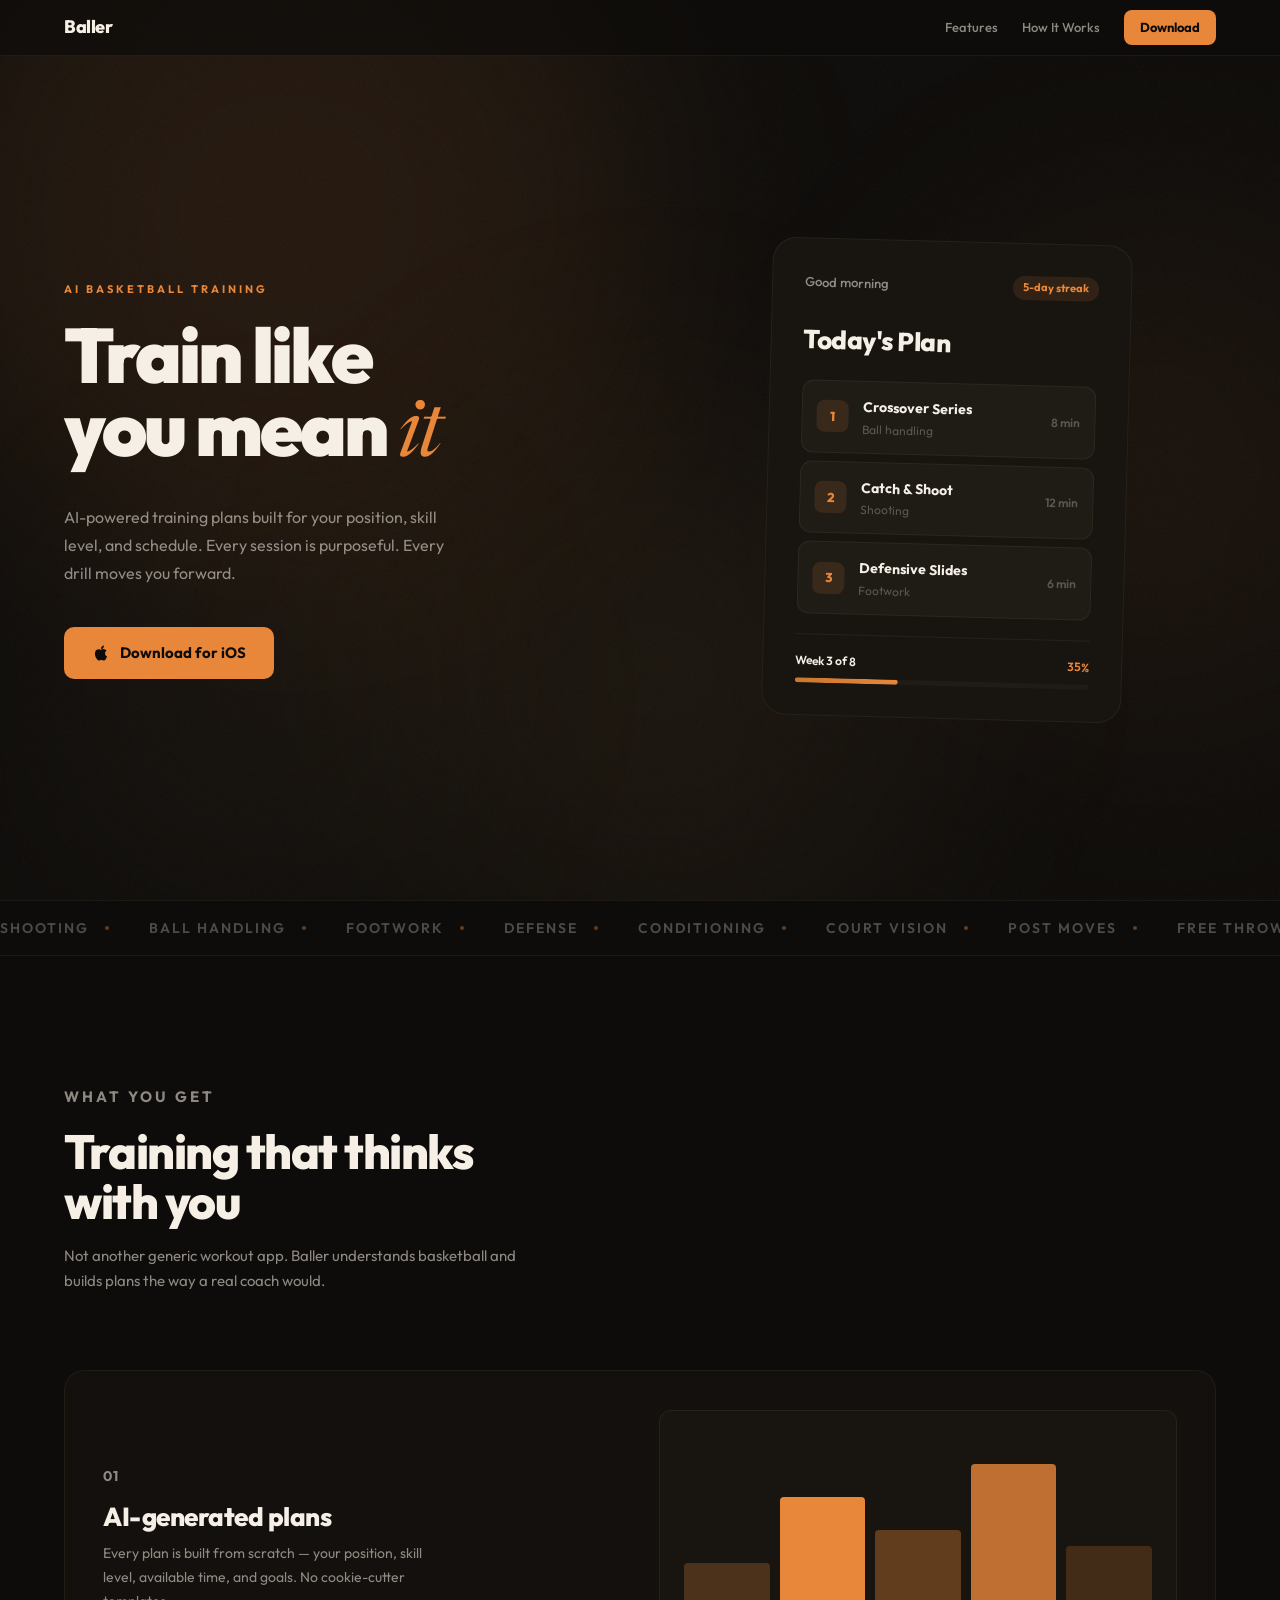
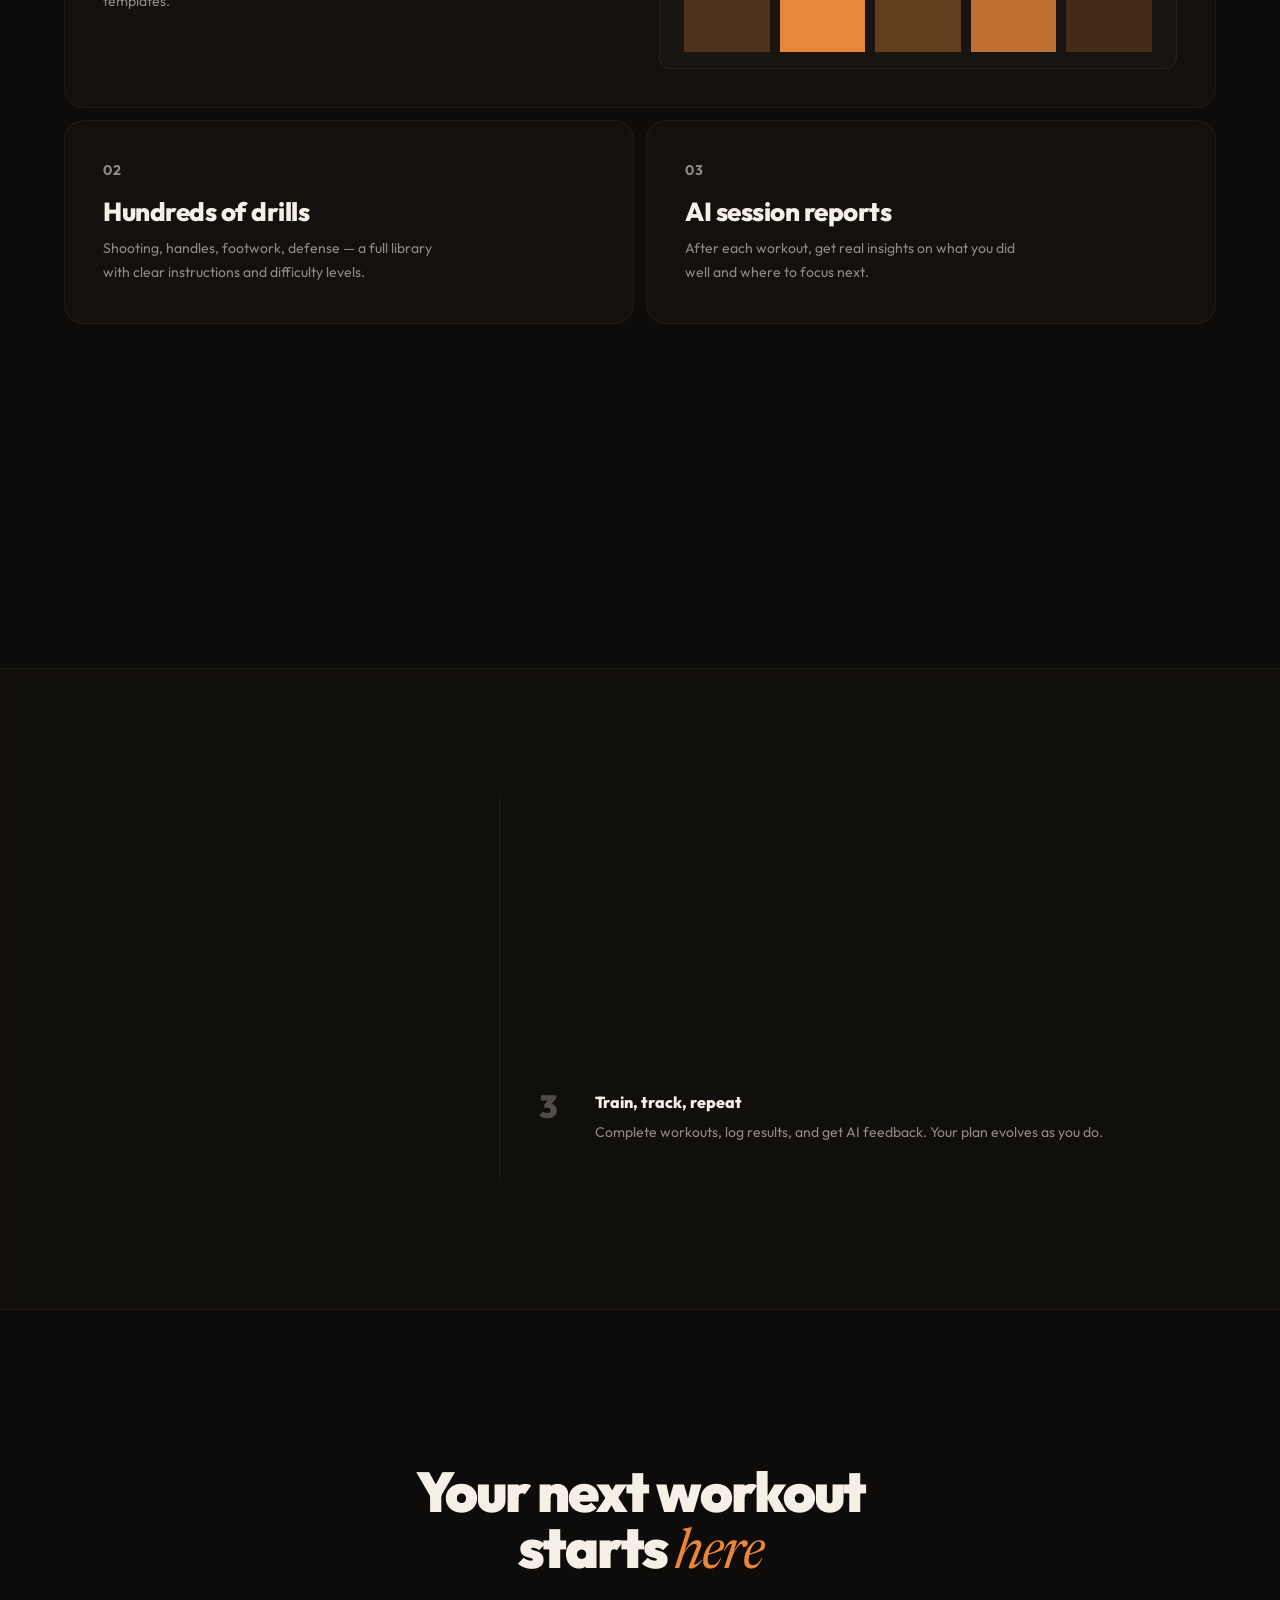
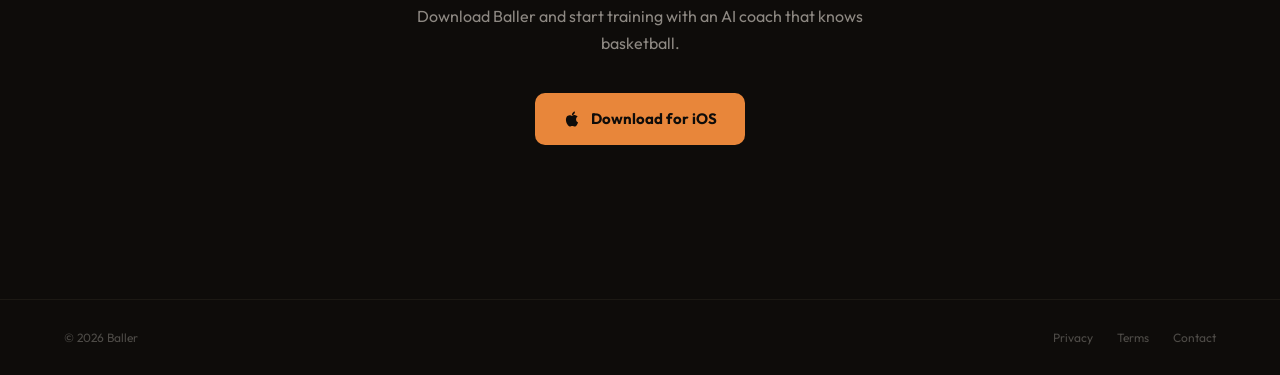
==== commit b126d874: "Basketball-appropriate dark warm aesthetic with orange ambient orbs" ====
--- a/index.html
+++ b/index.html
@@ -7,156 +7,126 @@
     <meta name="description" content="Train smarter with AI-powered basketball plans tailored to your skill level, goals, and schedule.">
     <link rel="preconnect" href="https://fonts.googleapis.com">
     <link rel="preconnect" href="https://fonts.gstatic.com" crossorigin>
-    <link href="https://fonts.googleapis.com/css2?family=DM+Serif+Display:ital@0;1&family=Plus+Jakarta+Sans:wght@400;500;600;700;800&display=swap" rel="stylesheet">
+    <link href="https://fonts.googleapis.com/css2?family=Outfit:wght@400;500;600;700;800;900&family=Newsreader:ital,wght@1,400&display=swap" rel="stylesheet">
     <style>
         :root {
-            /* Warm-tinted palette — not pure black/white/gray */
-            --ink: oklch(16% 0.01 250);
-            --ink-soft: oklch(35% 0.01 250);
-            --ink-muted: oklch(52% 0.01 250);
-            --surface: oklch(97.5% 0.005 80);
-            --surface-warm: oklch(95% 0.01 70);
-            --cream: oklch(98.5% 0.004 80);
-            --accent: oklch(52% 0.12 230);
-            --accent-soft: oklch(90% 0.04 230);
-            --rule: oklch(88% 0.008 80);
-
-            --font-display: 'DM Serif Display', Georgia, serif;
-            --font-body: 'Plus Jakarta Sans', system-ui, sans-serif;
-
-            --ease-out: cubic-bezier(0.16, 1, 0.3, 1);
-            --ease-in: cubic-bezier(0.7, 0, 0.84, 0);
+            --bg: #0e0c0a;
+            --surface: #181510;
+            --surface-2: #1f1c16;
+            --border: rgba(255,230,180,0.06);
+            --text: #f5efe6;
+            --text-2: rgba(245,239,230,0.55);
+            --text-3: rgba(245,239,230,0.28);
+            --orange: #e8863a;
+            --orange-soft: rgba(232,134,58,0.12);
+            --amber: #c87830;
+
+            --font: 'Outfit', system-ui, sans-serif;
+            --font-accent: 'Newsreader', Georgia, serif;
+            --ease: cubic-bezier(0.16, 1, 0.3, 1);
         }
 
         * { margin: 0; padding: 0; box-sizing: border-box; }
         html { scroll-behavior: smooth; }
         body {
-            font-family: var(--font-body);
-            color: var(--ink);
-            background: var(--cream);
+            font-family: var(--font);
+            color: var(--text);
+            background: var(--bg);
             -webkit-font-smoothing: antialiased;
-            font-size: 16px;
-            line-height: 1.6;
+            font-size: 16px; line-height: 1.6;
             overflow-x: hidden;
         }
 
-        /* ===== AMBIENT LAYER ===== */
+        /* ===== AMBIENT ===== */
         .ambient {
             position: fixed; inset: 0; z-index: 0;
-            pointer-events: none;
-            overflow: hidden;
+            pointer-events: none; overflow: hidden;
         }
         .ambient-orb {
-            position: absolute;
-            border-radius: 50%;
-            filter: blur(100px);
-            opacity: 0;
-            animation: orb-drift linear infinite, orb-breathe ease-in-out infinite;
+            position: absolute; border-radius: 50%;
+            filter: blur(120px);
         }
         .orb-1 {
-            width: 600px; height: 600px;
-            background: oklch(85% 0.08 230);
-            top: -10%; left: 10%;
-            opacity: 0.25;
-            animation: orb-drift-1 25s linear infinite, orb-breathe 8s ease-in-out infinite;
+            width: 700px; height: 700px;
+            background: rgba(232,134,58,0.10);
+            top: -15%; left: -5%;
+            animation: drift-1 20s ease-in-out infinite;
         }
         .orb-2 {
             width: 500px; height: 500px;
-            background: oklch(88% 0.06 60);
-            top: 30%; right: -5%;
-            opacity: 0.2;
-            animation: orb-drift-2 30s linear infinite, orb-breathe 10s ease-in-out infinite alternate;
+            background: rgba(200,120,48,0.07);
+            top: 25%; right: -10%;
+            animation: drift-2 26s ease-in-out infinite;
         }
         .orb-3 {
-            width: 450px; height: 450px;
-            background: oklch(82% 0.07 200);
-            bottom: 10%; left: 20%;
-            opacity: 0.18;
-            animation: orb-drift-3 22s linear infinite, orb-breathe 7s ease-in-out infinite;
+            width: 550px; height: 550px;
+            background: rgba(232,160,80,0.06);
+            bottom: -5%; left: 30%;
+            animation: drift-3 23s ease-in-out infinite;
         }
         .orb-4 {
-            width: 350px; height: 350px;
-            background: oklch(90% 0.05 30);
-            top: 60%; right: 25%;
-            opacity: 0.15;
-            animation: orb-drift-4 28s linear infinite, orb-breathe 9s ease-in-out infinite alternate;
-        }
-        @keyframes orb-drift-1 {
-            0%   { transform: translate(0, 0) scale(1); }
-            25%  { transform: translate(80px, 60px) scale(1.05); }
-            50%  { transform: translate(30px, 120px) scale(0.95); }
-            75%  { transform: translate(-50px, 40px) scale(1.08); }
-            100% { transform: translate(0, 0) scale(1); }
-        }
-        @keyframes orb-drift-2 {
-            0%   { transform: translate(0, 0) scale(1); }
-            25%  { transform: translate(-70px, 80px) scale(1.06); }
-            50%  { transform: translate(-120px, 30px) scale(0.96); }
-            75%  { transform: translate(-40px, -50px) scale(1.04); }
-            100% { transform: translate(0, 0) scale(1); }
-        }
-        @keyframes orb-drift-3 {
-            0%   { transform: translate(0, 0) scale(1); }
-            25%  { transform: translate(60px, -70px) scale(1.07); }
-            50%  { transform: translate(100px, -20px) scale(0.94); }
-            75%  { transform: translate(30px, 50px) scale(1.03); }
-            100% { transform: translate(0, 0) scale(1); }
-        }
-        @keyframes orb-drift-4 {
-            0%   { transform: translate(0, 0) scale(1); }
-            25%  { transform: translate(-40px, -60px) scale(1.04); }
-            50%  { transform: translate(50px, -90px) scale(1.08); }
-            75%  { transform: translate(70px, 20px) scale(0.97); }
-            100% { transform: translate(0, 0) scale(1); }
-        }
-        @keyframes orb-breathe {
-            0%, 100% { opacity: var(--orb-a, 0.2); }
-            50% { opacity: calc(var(--orb-a, 0.2) * 0.6); }
-        }
-
-        /* Grain overlay */
+            width: 400px; height: 400px;
+            background: rgba(255,200,120,0.04);
+            top: 55%; left: 5%;
+            animation: drift-4 28s ease-in-out infinite;
+        }
+        @keyframes drift-1 {
+            0%, 100% { transform: translate(0, 0) scale(1); }
+            33% { transform: translate(100px, 80px) scale(1.08); }
+            66% { transform: translate(-30px, 140px) scale(0.95); }
+        }
+        @keyframes drift-2 {
+            0%, 100% { transform: translate(0, 0) scale(1); }
+            33% { transform: translate(-90px, 100px) scale(1.05); }
+            66% { transform: translate(-140px, -30px) scale(0.97); }
+        }
+        @keyframes drift-3 {
+            0%, 100% { transform: translate(0, 0) scale(1); }
+            33% { transform: translate(80px, -90px) scale(1.06); }
+            66% { transform: translate(130px, 20px) scale(0.94); }
+        }
+        @keyframes drift-4 {
+            0%, 100% { transform: translate(0, 0) scale(1); }
+            33% { transform: translate(60px, -50px) scale(1.1); }
+            66% { transform: translate(-40px, -100px) scale(0.96); }
+        }
+
+        /* Grain */
         body::after {
             content: ''; position: fixed; inset: 0; z-index: 1;
-            pointer-events: none; opacity: 0.035;
+            pointer-events: none; opacity: 0.04;
             background-image: url("data:image/svg+xml,%3Csvg viewBox='0 0 512 512' xmlns='http://www.w3.org/2000/svg'%3E%3Cfilter id='n'%3E%3CfeTurbulence type='fractalNoise' baseFrequency='0.7' numOctaves='4' stitchTiles='stitch'/%3E%3C/filter%3E%3Crect width='100%25' height='100%25' filter='url(%23n)'/%3E%3C/svg%3E");
             background-size: 256px;
-            mix-blend-mode: multiply;
-        }
-
-        /* Content sits above ambient */
-        nav, .hero, .marquee-section, .features, .how-section, .cta-section, footer {
-            position: relative; z-index: 2;
-        }
+        }
+
+        /* z-index for content */
+        nav, section, footer, .marquee-section { position: relative; z-index: 2; }
 
         /* ===== NAV ===== */
         nav {
             position: fixed; top: 0; left: 0; right: 0; z-index: 50;
             padding: 0 clamp(24px, 5vw, 64px);
-            height: 60px;
+            height: 56px;
             display: flex; align-items: center; justify-content: space-between;
-            background: oklch(98.5% 0.004 80 / 0.7);
+            background: rgba(14,12,10,0.7);
             backdrop-filter: blur(16px); -webkit-backdrop-filter: blur(16px);
-            border-bottom: 1px solid var(--rule);
-        }
-        .nav-wordmark {
-            font-family: var(--font-display);
-            font-size: 22px; letter-spacing: -0.5px;
-            color: var(--ink); text-decoration: none;
-        }
-        .nav-links { display: flex; align-items: center; gap: 28px; }
-        .nav-links a {
-            font-size: 14px; font-weight: 500; color: var(--ink-muted);
+            border-bottom: 1px solid var(--border);
+        }
+        .nav-brand {
+            font-size: 18px; font-weight: 800; letter-spacing: -0.5px;
+            color: var(--text); text-decoration: none;
+        }
+        .nav-right { display: flex; align-items: center; gap: 24px; }
+        .nav-right a {
+            font-size: 13px; font-weight: 500; color: var(--text-2);
             text-decoration: none; transition: color 0.15s;
         }
-        .nav-links a:hover { color: var(--ink); }
-        .nav-download {
-            font-size: 13px !important; font-weight: 700 !important;
-            color: var(--cream) !important;
-            background: var(--ink);
-            padding: 8px 18px; border-radius: 8px;
-            transition: opacity 0.15s;
-        }
-        .nav-download:hover { opacity: 0.8; color: var(--cream) !important; }
+        .nav-right a:hover { color: var(--text); }
+        .nav-dl {
+            background: var(--orange) !important; color: var(--bg) !important;
+            padding: 7px 16px; border-radius: 8px; font-weight: 700 !important;
+        }
+        .nav-dl:hover { opacity: 0.9; color: var(--bg) !important; }
 
         /* ===== HERO ===== */
         .hero {
@@ -166,331 +136,277 @@
             align-items: center;
             gap: clamp(48px, 6vw, 96px);
             padding: 140px clamp(24px, 5vw, 64px) 80px;
-            max-width: 1280px;
-            margin: 0 auto;
-        }
-        .hero-text { max-width: 560px; }
+            max-width: 1280px; margin: 0 auto;
+        }
         .hero-label {
-            font-size: 12px; font-weight: 700; letter-spacing: 2.5px;
-            text-transform: uppercase;
-            color: var(--accent);
-            margin-bottom: 24px;
+            font-size: 11px; font-weight: 700; letter-spacing: 3px;
+            text-transform: uppercase; color: var(--orange);
+            margin-bottom: 20px;
         }
         .hero h1 {
-            font-family: var(--font-display);
-            font-size: clamp(44px, 5.5vw, 72px);
-            font-weight: 400;
-            line-height: 1.05;
-            letter-spacing: -1.5px;
-            margin-bottom: 28px;
+            font-size: clamp(48px, 6vw, 80px);
+            font-weight: 900; line-height: 0.95;
+            letter-spacing: -3px; margin-bottom: 28px;
         }
         .hero h1 em {
-            font-style: italic;
-            color: var(--accent);
+            font-family: var(--font-accent);
+            font-weight: 400; font-style: italic;
+            color: var(--orange);
         }
         .hero-body {
-            font-size: 17px; line-height: 1.75;
-            color: var(--ink-soft);
-            max-width: 420px;
+            font-size: 16px; line-height: 1.75;
+            color: var(--text-2); max-width: 400px;
             margin-bottom: 40px;
         }
         .hero-cta {
             display: inline-flex; align-items: center; gap: 10px;
-            background: var(--ink); color: var(--cream);
+            background: var(--orange); color: var(--bg);
             text-decoration: none;
             padding: 14px 28px; border-radius: 10px;
             font-size: 15px; font-weight: 700;
-            transition: transform 0.25s var(--ease-out), box-shadow 0.25s;
+            transition: transform 0.25s var(--ease), box-shadow 0.25s;
         }
         .hero-cta:hover {
             transform: translateY(-2px);
-            box-shadow: 0 8px 24px oklch(16% 0.01 250 / 0.15);
+            box-shadow: 0 8px 32px rgba(232,134,58,0.25);
         }
         .hero-cta svg { width: 18px; height: 18px; }
 
-        /* Hero visual — tilted screen comp */
-        .hero-visual {
-            position: relative;
-            display: flex; justify-content: center;
-        }
-        .screen-comp {
-            width: 100%; max-width: 380px;
-            aspect-ratio: 3/4;
-            background: oklch(95% 0.01 70 / 0.7);
-            backdrop-filter: blur(12px); -webkit-backdrop-filter: blur(12px);
+        /* Hero visual — app preview */
+        .hero-visual { display: flex; justify-content: center; }
+        .app-preview {
+            width: 100%; max-width: 360px;
+            background: var(--surface);
+            border: 1px solid var(--border);
             border-radius: 24px;
-            border: 1px solid var(--rule);
-            padding: clamp(20px, 3vw, 36px);
-            display: flex; flex-direction: column;
-            transform: rotate(2deg);
-            transition: transform 0.5s var(--ease-out);
-            overflow: hidden;
-            position: relative;
-        }
-        .screen-comp:hover { transform: rotate(0deg); }
-        .screen-top {
+            padding: clamp(20px, 3vw, 32px);
+            transform: rotate(1.5deg);
+            transition: transform 0.5s var(--ease);
+        }
+        .app-preview:hover { transform: rotate(0deg) translateY(-4px); }
+        .app-top {
             display: flex; align-items: center; justify-content: space-between;
-            margin-bottom: 28px;
-        }
-        .screen-greeting { font-size: 13px; color: var(--ink-muted); font-weight: 500; }
-        .screen-date { font-size: 12px; color: var(--ink-muted); font-weight: 500; opacity: 0.6; }
-        .screen-plan-title {
-            font-family: var(--font-display);
-            font-size: clamp(22px, 2.5vw, 28px);
-            line-height: 1.2;
+            margin-bottom: 24px;
+        }
+        .app-greeting { font-size: 13px; color: var(--text-2); font-weight: 500; }
+        .app-streak {
+            font-size: 11px; font-weight: 700;
+            color: var(--orange); background: var(--orange-soft);
+            padding: 3px 10px; border-radius: 100px;
+        }
+        .app-plan-title {
+            font-size: clamp(20px, 2.5vw, 26px);
+            font-weight: 800; letter-spacing: -0.5px;
             margin-bottom: 20px;
         }
-        .screen-drills { display: flex; flex-direction: column; gap: 10px; flex: 1; }
-        .drill-item {
+        .drills { display: flex; flex-direction: column; gap: 8px; }
+        .drill {
             display: flex; align-items: center; gap: 14px;
-            padding: 14px 16px;
-            background: var(--cream);
-            border-radius: 12px;
-            border: 1px solid var(--rule);
-            transition: transform 0.2s var(--ease-out);
-        }
-        .drill-item:hover { transform: translateX(4px); }
-        .drill-num {
+            padding: 14px; border-radius: 12px;
+            background: var(--surface-2);
+            border: 1px solid var(--border);
+            transition: transform 0.2s var(--ease);
+        }
+        .drill:hover { transform: translateX(4px); }
+        .drill-n {
             width: 32px; height: 32px; border-radius: 8px;
-            background: var(--accent-soft);
-            color: var(--accent);
+            background: var(--orange-soft); color: var(--orange);
             display: flex; align-items: center; justify-content: center;
             font-size: 13px; font-weight: 800; flex-shrink: 0;
         }
         .drill-info { flex: 1; min-width: 0; }
         .drill-name { font-size: 14px; font-weight: 700; }
-        .drill-meta { font-size: 12px; color: var(--ink-muted); margin-top: 1px; }
-        .drill-dur {
-            font-size: 12px; font-weight: 600;
-            color: var(--ink-muted); white-space: nowrap;
-        }
-        .screen-progress {
-            margin-top: auto; padding-top: 20px;
-            border-top: 1px solid var(--rule);
-        }
-        .progress-label {
-            display: flex; justify-content: space-between;
-            font-size: 12px; font-weight: 600; margin-bottom: 8px;
-        }
-        .progress-label span:last-child { color: var(--accent); }
-        .progress-track {
-            height: 6px; background: var(--rule); border-radius: 100px;
-            overflow: hidden;
-        }
-        .progress-fill {
-            height: 100%; width: 35%;
-            background: var(--accent); border-radius: 100px;
-            transition: width 1.5s var(--ease-out);
+        .drill-cat { font-size: 12px; color: var(--text-3); margin-top: 1px; }
+        .drill-time { font-size: 12px; color: var(--text-3); font-weight: 600; white-space: nowrap; }
+        .app-progress { margin-top: 20px; padding-top: 16px; border-top: 1px solid var(--border); }
+        .prog-row { display: flex; justify-content: space-between; font-size: 12px; font-weight: 600; margin-bottom: 8px; }
+        .prog-row span:last-child { color: var(--orange); }
+        .prog-bar { height: 5px; background: var(--surface-2); border-radius: 100px; overflow: hidden; }
+        .prog-fill {
+            height: 100%; width: 0;
+            background: linear-gradient(90deg, var(--amber), var(--orange));
+            border-radius: 100px;
+            transition: width 1.2s var(--ease);
         }
 
         /* ===== MARQUEE ===== */
         .marquee-section {
-            border-top: 1px solid var(--rule);
-            border-bottom: 1px solid var(--rule);
-            padding: 20px 0;
-            overflow: hidden;
-            background: var(--surface-warm);
+            border-top: 1px solid var(--border);
+            border-bottom: 1px solid var(--border);
+            padding: 16px 0; overflow: hidden;
         }
         .marquee-track {
-            display: flex; gap: 48px;
-            animation: scroll-left 30s linear infinite;
+            display: flex; gap: 40px;
+            animation: marquee 28s linear infinite;
             width: max-content;
         }
-        @keyframes scroll-left {
+        @keyframes marquee {
             from { transform: translateX(0); }
             to { transform: translateX(-50%); }
         }
         .marquee-item {
-            font-family: var(--font-display);
-            font-size: 18px; white-space: nowrap;
-            color: var(--ink-muted); opacity: 0.5;
+            font-size: 14px; font-weight: 600; letter-spacing: 2px;
+            text-transform: uppercase;
+            color: var(--text-3); white-space: nowrap;
             display: flex; align-items: center; gap: 16px;
         }
         .marquee-item::after {
-            content: ''; width: 5px; height: 5px;
-            border-radius: 50%; background: var(--ink-muted); opacity: 0.3;
-        }
-
-        /* ===== FEATURES — asymmetric, not a grid ===== */
+            content: ''; width: 4px; height: 4px;
+            border-radius: 50%; background: var(--orange); opacity: 0.4;
+        }
+
+        /* ===== FEATURES ===== */
         .features {
-            padding: clamp(80px, 10vw, 160px) clamp(24px, 5vw, 64px);
+            padding: clamp(80px, 10vw, 140px) clamp(24px, 5vw, 64px);
             max-width: 1280px; margin: 0 auto;
         }
-        .features-header {
-            max-width: 480px;
-            margin-bottom: clamp(56px, 7vw, 96px);
-        }
-        .features-header .section-label {
-            font-size: 12px; font-weight: 700; letter-spacing: 2.5px;
-            text-transform: uppercase; color: var(--accent);
+        .feat-header { max-width: 460px; margin-bottom: clamp(48px, 6vw, 80px); }
+        .section-tag {
+            font-size: 11px; font-weight: 700; letter-spacing: 3px;
+            text-transform: uppercase; color: var(--orange);
             margin-bottom: 16px;
         }
-        .features-header h2 {
-            font-family: var(--font-display);
+        .feat-header h2 {
             font-size: clamp(32px, 4vw, 48px);
-            line-height: 1.1; letter-spacing: -1px;
-            margin-bottom: 16px;
-        }
-        .features-header p {
-            font-size: 16px; color: var(--ink-soft); line-height: 1.7;
-        }
-
-        /* Bento-ish but varied */
-        .feature-layout {
+            font-weight: 800; letter-spacing: -1.5px;
+            line-height: 1.05; margin-bottom: 16px;
+        }
+        .feat-header p { font-size: 15px; color: var(--text-2); line-height: 1.7; }
+
+        .feat-grid {
             display: grid;
             grid-template-columns: 1fr 1fr;
             grid-template-rows: auto auto;
-            gap: 16px;
-        }
-        .f-item {
-            padding: clamp(28px, 3vw, 44px);
+            gap: 12px;
+        }
+        .feat {
+            padding: clamp(28px, 3vw, 40px);
             border-radius: 20px;
-            border: 1px solid var(--rule);
-            background: oklch(97.5% 0.005 80 / 0.75);
+            border: 1px solid var(--border);
+            background: rgba(24,21,16,0.6);
             backdrop-filter: blur(8px); -webkit-backdrop-filter: blur(8px);
-            transition: transform 0.35s var(--ease-out);
-        }
-        .f-item:hover { transform: translateY(-4px); }
-        .f-item.wide { grid-column: span 2; }
-        .f-item.wide .f-inner {
+            transition: transform 0.35s var(--ease), border-color 0.35s;
+        }
+        .feat:hover {
+            transform: translateY(-4px);
+            border-color: rgba(232,134,58,0.15);
+        }
+        .feat.span { grid-column: span 2; }
+        .feat.span .feat-inner {
             display: grid; grid-template-columns: 1fr 1fr;
             gap: clamp(24px, 3vw, 48px); align-items: center;
         }
-        .f-num {
-            font-family: var(--font-display);
-            font-size: 14px; color: var(--accent);
-            margin-bottom: 16px;
-        }
-        .f-item h3 {
-            font-family: var(--font-display);
-            font-size: clamp(22px, 2.5vw, 28px);
-            line-height: 1.2; letter-spacing: -0.5px;
-            margin-bottom: 10px;
-        }
-        .f-item p {
-            font-size: 15px; color: var(--ink-soft); line-height: 1.7;
-            max-width: 360px;
-        }
-        .f-visual {
-            aspect-ratio: 16/9;
-            background: var(--surface-warm);
-            border-radius: 12px;
-            border: 1px solid var(--rule);
-            display: flex; align-items: center; justify-content: center;
-            overflow: hidden;
-        }
-        .f-visual-bars {
-            display: flex; align-items: flex-end; gap: 8px;
-            height: 60%; padding: 0 20%;
-        }
-        .f-bar {
+        .feat-num {
+            font-size: 12px; font-weight: 700; color: var(--orange);
+            letter-spacing: 1px; margin-bottom: 14px;
+        }
+        .feat h3 {
+            font-size: clamp(20px, 2.2vw, 26px);
+            font-weight: 800; letter-spacing: -0.5px;
+            line-height: 1.15; margin-bottom: 10px;
+        }
+        .feat p { font-size: 14px; color: var(--text-2); line-height: 1.7; max-width: 340px; }
+
+        /* Mini bar chart visual */
+        .feat-bars {
+            aspect-ratio: 2/1;
+            background: var(--surface);
+            border-radius: 12px; border: 1px solid var(--border);
+            display: flex; align-items: flex-end; gap: 10px;
+            padding: 20px 24px 16px;
+        }
+        .fb {
             flex: 1; border-radius: 4px 4px 0 0;
-            background: var(--accent-soft);
-            transition: height 0.8s var(--ease-out);
-        }
-        .f-bar:nth-child(2) { background: var(--accent); }
+            transition: height 1s var(--ease);
+        }
+        .fb-1 { background: rgba(232,134,58,0.25); }
+        .fb-2 { background: var(--orange); }
+        .fb-3 { background: rgba(232,134,58,0.35); }
+        .fb-4 { background: var(--orange); opacity: 0.8; }
+        .fb-5 { background: rgba(232,134,58,0.2); }
 
         /* ===== HOW ===== */
         .how-section {
             padding: clamp(80px, 10vw, 140px) clamp(24px, 5vw, 64px);
-            background: oklch(95% 0.01 70 / 0.65);
-            backdrop-filter: blur(10px); -webkit-backdrop-filter: blur(10px);
-            border-top: 1px solid var(--rule);
-            border-bottom: 1px solid var(--rule);
+            border-top: 1px solid var(--border);
+            border-bottom: 1px solid var(--border);
+            background: rgba(24,21,16,0.4);
+            backdrop-filter: blur(6px); -webkit-backdrop-filter: blur(6px);
         }
         .how-inner {
             max-width: 1280px; margin: 0 auto;
-            display: grid;
-            grid-template-columns: 1fr 2fr;
-            gap: clamp(48px, 6vw, 96px);
-            align-items: start;
-        }
-        .how-header .section-label {
-            font-size: 12px; font-weight: 700; letter-spacing: 2.5px;
-            text-transform: uppercase; color: var(--accent);
-            margin-bottom: 16px;
+            display: grid; grid-template-columns: 1fr 2fr;
+            gap: clamp(48px, 6vw, 96px); align-items: start;
         }
         .how-header h2 {
-            font-family: var(--font-display);
             font-size: clamp(32px, 4vw, 48px);
-            line-height: 1.1; letter-spacing: -1px;
-        }
-        .how-steps {
-            display: flex; flex-direction: column;
-            border-left: 1px solid var(--rule);
-        }
+            font-weight: 800; letter-spacing: -1.5px;
+            line-height: 1.05;
+        }
+        .how-steps { border-left: 1px solid var(--border); }
         .how-step {
             padding: clamp(24px, 3vw, 36px) clamp(24px, 3vw, 40px);
-            border-bottom: 1px solid var(--rule);
-            display: grid;
-            grid-template-columns: 48px 1fr;
-            gap: 20px; align-items: start;
+            border-bottom: 1px solid var(--border);
+            display: grid; grid-template-columns: 40px 1fr;
+            gap: 16px; align-items: start;
         }
         .how-step:last-child { border-bottom: none; }
-        .step-num {
-            font-family: var(--font-display);
-            font-size: 36px; color: var(--rule);
-            line-height: 1;
-        }
-        .how-step h3 { font-size: 17px; font-weight: 800; margin-bottom: 6px; }
-        .how-step p { font-size: 14px; color: var(--ink-soft); line-height: 1.7; }
+        .step-n {
+            font-size: 32px; font-weight: 900;
+            color: var(--text-3); line-height: 1;
+            letter-spacing: -1px;
+        }
+        .how-step h3 { font-size: 16px; font-weight: 800; margin-bottom: 6px; }
+        .how-step p { font-size: 14px; color: var(--text-2); line-height: 1.7; }
 
         /* ===== CTA ===== */
         .cta-section {
             padding: clamp(100px, 12vw, 180px) clamp(24px, 5vw, 64px);
             text-align: center;
-            max-width: 640px;
-            margin: 0 auto;
+            max-width: 620px; margin: 0 auto;
         }
         .cta-section h2 {
-            font-family: var(--font-display);
-            font-size: clamp(36px, 4.5vw, 56px);
-            line-height: 1.08;
-            letter-spacing: -1.5px;
-            margin-bottom: 20px;
+            font-size: clamp(36px, 5vw, 56px);
+            font-weight: 900; letter-spacing: -2px;
+            line-height: 1.0; margin-bottom: 20px;
         }
         .cta-section h2 em {
-            font-style: italic;
-            color: var(--accent);
+            font-family: var(--font-accent);
+            font-weight: 400; font-style: italic;
+            color: var(--orange);
         }
         .cta-section p {
-            font-size: 17px; color: var(--ink-soft);
+            font-size: 16px; color: var(--text-2);
             line-height: 1.7; margin-bottom: 36px;
         }
 
         /* ===== FOOTER ===== */
         footer {
-            border-top: 1px solid var(--rule);
+            border-top: 1px solid var(--border);
             padding: 28px clamp(24px, 5vw, 64px);
         }
         .footer-inner {
             max-width: 1280px; margin: 0 auto;
-            display: flex; align-items: center;
-            justify-content: space-between;
-        }
-        .footer-copy {
-            font-size: 12px; color: var(--ink-muted);
-        }
+            display: flex; align-items: center; justify-content: space-between;
+        }
+        .footer-copy { font-size: 12px; color: var(--text-3); }
         .footer-links { display: flex; gap: 24px; }
         .footer-links a {
-            font-size: 12px; color: var(--ink-muted);
-            text-decoration: none;
-            transition: color 0.15s;
-        }
-        .footer-links a:hover { color: var(--ink); }
-
-        /* ===== SCROLL REVEAL ===== */
+            font-size: 12px; color: var(--text-3);
+            text-decoration: none; transition: color 0.15s;
+        }
+        .footer-links a:hover { color: var(--text-2); }
+
+        /* ===== REVEAL ===== */
         .sr {
-            opacity: 0;
-            transform: translateY(20px);
-            transition: opacity 0.7s var(--ease-out), transform 0.7s var(--ease-out);
+            opacity: 0; transform: translateY(20px);
+            transition: opacity 0.7s var(--ease), transform 0.7s var(--ease);
         }
         .sr.vis { opacity: 1; transform: none; }
-        .sr-d1 { transition-delay: 0.08s; }
-        .sr-d2 { transition-delay: 0.16s; }
-        .sr-d3 { transition-delay: 0.24s; }
-
-        /* ===== REDUCED MOTION ===== */
+        .sd1 { transition-delay: 0.08s; }
+        .sd2 { transition-delay: 0.16s; }
+        .sd3 { transition-delay: 0.24s; }
+
         @media (prefers-reduced-motion: reduce) {
             *, *::before, *::after {
                 animation-duration: 0.01ms !important;
@@ -500,105 +416,82 @@
 
         /* ===== RESPONSIVE ===== */
         @media (max-width: 860px) {
-            .hero {
-                grid-template-columns: 1fr;
-                padding-top: 120px;
-                gap: 48px;
-            }
+            .hero { grid-template-columns: 1fr; padding-top: 110px; gap: 48px; }
             .hero-visual { order: -1; }
-            .screen-comp { max-width: 320px; transform: none; }
-            .screen-comp:hover { transform: none; }
-            .feature-layout { grid-template-columns: 1fr; }
-            .f-item.wide { grid-column: span 1; }
-            .f-item.wide .f-inner { grid-template-columns: 1fr; }
+            .app-preview { max-width: 300px; transform: none; }
+            .app-preview:hover { transform: none; }
+            .feat-grid { grid-template-columns: 1fr; }
+            .feat.span { grid-column: span 1; }
+            .feat.span .feat-inner { grid-template-columns: 1fr; }
             .how-inner { grid-template-columns: 1fr; }
             .marquee-section { display: none; }
         }
         @media (max-width: 480px) {
-            .hero-text { text-align: center; }
-            .hero-body { margin-left: auto; margin-right: auto; }
-            .nav-links a:not(.nav-download) { display: none; }
+            .nav-right a:not(.nav-dl) { display: none; }
             .footer-inner { flex-direction: column; gap: 12px; text-align: center; }
         }
     </style>
 </head>
 <body>
 
-<!-- Ambient background -->
 <div class="ambient" aria-hidden="true">
-    <div class="ambient-orb orb-1" style="--orb-a:0.25"></div>
-    <div class="ambient-orb orb-2" style="--orb-a:0.2"></div>
-    <div class="ambient-orb orb-3" style="--orb-a:0.18"></div>
-    <div class="ambient-orb orb-4" style="--orb-a:0.15"></div>
+    <div class="ambient-orb orb-1"></div>
+    <div class="ambient-orb orb-2"></div>
+    <div class="ambient-orb orb-3"></div>
+    <div class="ambient-orb orb-4"></div>
 </div>
 
 <nav>
-    <a href="/" class="nav-wordmark">Baller</a>
-    <div class="nav-links">
+    <a href="/" class="nav-brand">Baller</a>
+    <div class="nav-right">
         <a href="#features">Features</a>
         <a href="#how">How It Works</a>
-        <a href="#" class="nav-download">Download</a>
+        <a href="#" class="nav-dl">Download</a>
     </div>
 </nav>
 
-<!-- HERO -->
 <section class="hero">
     <div class="hero-text">
         <p class="hero-label sr">AI Basketball Training</p>
-        <h1 class="sr sr-d1">Your game,<br><em>reimagined</em></h1>
-        <p class="hero-body sr sr-d2">Baller builds personalized training plans that adapt to your position, skill level, and schedule. Every drill is purposeful. Every session moves you forward.</p>
-        <a href="#" class="hero-cta sr sr-d3">
+        <h1 class="sr sd1">Train like<br>you mean <em>it</em></h1>
+        <p class="hero-body sr sd2">AI-powered training plans built for your position, skill level, and schedule. Every session is purposeful. Every drill moves you forward.</p>
+        <a href="#" class="hero-cta sr sd3">
             <svg viewBox="0 0 24 24" fill="currentColor"><path d="M18.71 19.5c-.83 1.24-1.71 2.45-3.05 2.47-1.34.03-1.77-.79-3.29-.79-1.53 0-2 .77-3.27.82-1.31.05-2.3-1.32-3.14-2.53C4.25 17 2.94 12.45 4.7 9.39c.87-1.52 2.43-2.48 4.12-2.51 1.28-.02 2.5.87 3.29.87.78 0 2.26-1.07 3.8-.91.65.03 2.47.26 3.64 1.98-.09.06-2.17 1.28-2.15 3.81.03 3.02 2.65 4.03 2.68 4.04-.03.07-.42 1.44-1.38 2.83M13 3.5c.73-.83 1.94-1.46 2.94-1.5.13 1.17-.34 2.35-1.04 3.19-.69.85-1.83 1.51-2.95 1.42-.15-1.15.41-2.35 1.05-3.11z"/></svg>
             Download for iOS
         </a>
     </div>
-    <div class="hero-visual sr sr-d2">
-        <div class="screen-comp">
-            <div class="screen-top">
-                <span class="screen-greeting">Good morning</span>
-                <span class="screen-date">Mon, Mar 31</span>
-            </div>
-            <h3 class="screen-plan-title">Today's Plan</h3>
-            <div class="screen-drills">
-                <div class="drill-item">
-                    <div class="drill-num">1</div>
-                    <div class="drill-info">
-                        <div class="drill-name">Crossover Series</div>
-                        <div class="drill-meta">Ball handling</div>
-                    </div>
-                    <span class="drill-dur">8 min</span>
+    <div class="hero-visual sr sd2">
+        <div class="app-preview">
+            <div class="app-top">
+                <span class="app-greeting">Good morning</span>
+                <span class="app-streak">5-day streak</span>
+            </div>
+            <h3 class="app-plan-title">Today's Plan</h3>
+            <div class="drills">
+                <div class="drill">
+                    <div class="drill-n">1</div>
+                    <div class="drill-info"><div class="drill-name">Crossover Series</div><div class="drill-cat">Ball handling</div></div>
+                    <span class="drill-time">8 min</span>
                 </div>
-                <div class="drill-item">
-                    <div class="drill-num">2</div>
-                    <div class="drill-info">
-                        <div class="drill-name">Catch & Shoot</div>
-                        <div class="drill-meta">Shooting</div>
-                    </div>
-                    <span class="drill-dur">12 min</span>
+                <div class="drill">
+                    <div class="drill-n">2</div>
+                    <div class="drill-info"><div class="drill-name">Catch & Shoot</div><div class="drill-cat">Shooting</div></div>
+                    <span class="drill-time">12 min</span>
                 </div>
-                <div class="drill-item">
-                    <div class="drill-num">3</div>
-                    <div class="drill-info">
-                        <div class="drill-name">Defensive Slides</div>
-                        <div class="drill-meta">Footwork</div>
-                    </div>
-                    <span class="drill-dur">6 min</span>
+                <div class="drill">
+                    <div class="drill-n">3</div>
+                    <div class="drill-info"><div class="drill-name">Defensive Slides</div><div class="drill-cat">Footwork</div></div>
+                    <span class="drill-time">6 min</span>
                 </div>
             </div>
-            <div class="screen-progress">
-                <div class="progress-label">
-                    <span>Week 3 of 8</span>
-                    <span>35%</span>
-                </div>
-                <div class="progress-track">
-                    <div class="progress-fill"></div>
-                </div>
+            <div class="app-progress">
+                <div class="prog-row"><span>Week 3 of 8</span><span>35%</span></div>
+                <div class="prog-bar"><div class="prog-fill"></div></div>
             </div>
         </div>
     </div>
 </section>
 
-<!-- MARQUEE -->
 <div class="marquee-section">
     <div class="marquee-track" aria-hidden="true">
         <span class="marquee-item">Shooting</span>
@@ -620,97 +513,83 @@
     </div>
 </div>
 
-<!-- FEATURES -->
 <section class="features" id="features">
-    <div class="features-header sr">
-        <p class="section-label">What you get</p>
-        <h2>Training that thinks <em>with</em> you</h2>
+    <div class="feat-header sr">
+        <p class="section-tag">What you get</p>
+        <h2>Training that thinks with you</h2>
         <p>Not another generic workout app. Baller understands basketball and builds plans the way a real coach would.</p>
     </div>
-    <div class="feature-layout">
-        <div class="f-item wide sr">
-            <div class="f-inner">
+    <div class="feat-grid">
+        <div class="feat span sr">
+            <div class="feat-inner">
                 <div>
-                    <p class="f-num">01</p>
+                    <p class="feat-num">01</p>
                     <h3>AI-generated plans</h3>
-                    <p>Every plan is built from scratch based on your position, skill level, available time, and what you want to improve. No templates.</p>
+                    <p>Every plan is built from scratch — your position, skill level, available time, and goals. No cookie-cutter templates.</p>
                 </div>
-                <div class="f-visual">
-                    <div class="f-visual-bars">
-                        <div class="f-bar" style="height:45%"></div>
-                        <div class="f-bar" style="height:72%"></div>
-                        <div class="f-bar" style="height:58%"></div>
-                        <div class="f-bar" style="height:85%"></div>
-                        <div class="f-bar" style="height:64%"></div>
-                    </div>
+                <div class="feat-bars">
+                    <div class="fb fb-1" style="height:40%"></div>
+                    <div class="fb fb-2" style="height:70%"></div>
+                    <div class="fb fb-3" style="height:55%"></div>
+                    <div class="fb fb-4" style="height:85%"></div>
+                    <div class="fb fb-5" style="height:48%"></div>
                 </div>
             </div>
         </div>
-        <div class="f-item sr">
-            <p class="f-num">02</p>
+        <div class="feat sr">
+            <p class="feat-num">02</p>
             <h3>Hundreds of drills</h3>
-            <p>Shooting, handles, footwork, defense — a full library of drills with clear instructions and difficulty levels.</p>
-        </div>
-        <div class="f-item sr sr-d1">
-            <p class="f-num">03</p>
-            <h3>Progress reports</h3>
-            <p>AI-written session reports that highlight what you did well and where to focus next. Real insight, not just numbers.</p>
-        </div>
-        <div class="f-item wide sr">
-            <div class="f-inner">
+            <p>Shooting, handles, footwork, defense — a full library with clear instructions and difficulty levels.</p>
+        </div>
+        <div class="feat sr sd1">
+            <p class="feat-num">03</p>
+            <h3>AI session reports</h3>
+            <p>After each workout, get real insights on what you did well and where to focus next.</p>
+        </div>
+        <div class="feat span sr">
+            <div class="feat-inner">
                 <div>
-                    <p class="f-num">04</p>
+                    <p class="feat-num">04</p>
                     <h3>Adapts as you grow</h3>
-                    <p>The AI tracks your progression and adjusts difficulty, drill selection, and focus areas so your training always matches where you are today.</p>
+                    <p>The AI tracks your progression and adjusts difficulty, drill selection, and focus areas automatically.</p>
                 </div>
                 <div>
-                    <p class="f-num">05</p>
+                    <p class="feat-num">05</p>
                     <h3>Fits your schedule</h3>
-                    <p>Tell Baller when you can train and for how long. It plans around your life — not the other way around.</p>
+                    <p>Tell Baller when and how long you can train. It plans around your life, not the other way around.</p>
                 </div>
             </div>
         </div>
     </div>
 </section>
 
-<!-- HOW -->
 <section class="how-section" id="how">
     <div class="how-inner">
         <div class="how-header sr">
-            <p class="section-label">How it works</p>
+            <p class="section-tag">How it works</p>
             <h2>Three steps to better basketball</h2>
         </div>
         <div class="how-steps">
             <div class="how-step sr">
-                <div class="step-num">1</div>
-                <div>
-                    <h3>Tell us about your game</h3>
-                    <p>Your position, experience, strengths, weaknesses, and how much time you have. Takes about 2 minutes.</p>
-                </div>
-            </div>
-            <div class="how-step sr sr-d1">
-                <div class="step-num">2</div>
-                <div>
-                    <h3>Get a plan built for you</h3>
-                    <p>The AI designs a multi-week training program with drills, progression, and rest days baked in.</p>
-                </div>
-            </div>
-            <div class="how-step sr sr-d2">
-                <div class="step-num">3</div>
-                <div>
-                    <h3>Train, track, repeat</h3>
-                    <p>Complete your workouts, log results, and get AI feedback. Your plan evolves as you do.</p>
-                </div>
+                <div class="step-n">1</div>
+                <div><h3>Tell us about your game</h3><p>Position, experience, strengths, weaknesses, available time. Takes about two minutes.</p></div>
+            </div>
+            <div class="how-step sr sd1">
+                <div class="step-n">2</div>
+                <div><h3>Get a plan built for you</h3><p>The AI designs a multi-week program with drills, progression, and rest days baked in.</p></div>
+            </div>
+            <div class="how-step sr sd2">
+                <div class="step-n">3</div>
+                <div><h3>Train, track, repeat</h3><p>Complete workouts, log results, and get AI feedback. Your plan evolves as you do.</p></div>
             </div>
         </div>
     </div>
 </section>
 
-<!-- CTA -->
 <section class="cta-section">
-    <h2 class="sr">Your next workout<br>starts <em>here</em></h2>
-    <p class="sr sr-d1">Download Baller and start training with an AI coach that knows basketball.</p>
-    <a href="#" class="hero-cta sr sr-d2">
+    <h2 class="sr">Your next workout starts <em>here</em></h2>
+    <p class="sr sd1">Download Baller and start training with an AI coach that knows basketball.</p>
+    <a href="#" class="hero-cta sr sd2">
         <svg viewBox="0 0 24 24" fill="currentColor" width="18" height="18"><path d="M18.71 19.5c-.83 1.24-1.71 2.45-3.05 2.47-1.34.03-1.77-.79-3.29-.79-1.53 0-2 .77-3.27.82-1.31.05-2.3-1.32-3.14-2.53C4.25 17 2.94 12.45 4.7 9.39c.87-1.52 2.43-2.48 4.12-2.51 1.28-.02 2.5.87 3.29.87.78 0 2.26-1.07 3.8-.91.65.03 2.47.26 3.64 1.98-.09.06-2.17 1.28-2.15 3.81.03 3.02 2.65 4.03 2.68 4.04-.03.07-.42 1.44-1.38 2.83M13 3.5c.73-.83 1.94-1.46 2.94-1.5.13 1.17-.34 2.35-1.04 3.19-.69.85-1.83 1.51-2.95 1.42-.15-1.15.41-2.35 1.05-3.11z"/></svg>
         Download for iOS
     </a>
@@ -728,63 +607,48 @@
 </footer>
 
 <script>
-// Scroll reveal
+// Reveal
 const obs = new IntersectionObserver(
-    (entries) => entries.forEach(e => { if (e.isIntersecting) e.target.classList.add('vis'); }),
+    (es) => es.forEach(e => { if (e.isIntersecting) e.target.classList.add('vis'); }),
     { threshold: 0.12 }
 );
 document.querySelectorAll('.sr').forEach(el => obs.observe(el));
 
-// Animate progress bar on visibility
-const progObs = new IntersectionObserver(([e]) => {
-    if (e.isIntersecting) {
-        e.target.querySelector('.progress-fill').style.width = '35%';
-    }
-}, { threshold: 0.3 });
-const progEl = document.querySelector('.screen-progress');
-if (progEl) progObs.observe(progEl);
-
-// Mouse parallax on ambient orbs
+// Progress bar
+new IntersectionObserver(([e]) => {
+    if (e.isIntersecting) e.target.querySelector('.prog-fill').style.width = '35%';
+}, { threshold: 0.3 }).observe(document.querySelector('.app-progress'));
+
+// Mouse parallax on orbs
 (function() {
     const orbs = document.querySelectorAll('.ambient-orb');
-    const speeds = [0.02, -0.015, 0.012, -0.018];
+    const factors = [0.025, -0.02, 0.015, -0.022];
     let mx = 0, my = 0, cx = 0, cy = 0;
-
     document.addEventListener('mousemove', (e) => {
         mx = (e.clientX / window.innerWidth - 0.5) * 2;
         my = (e.clientY / window.innerHeight - 0.5) * 2;
     });
-
-    function lerp(a, b, t) { return a + (b - a) * t; }
-
-    function tick() {
-        cx = lerp(cx, mx, 0.03);
-        cy = lerp(cy, my, 0.03);
-        orbs.forEach((orb, i) => {
-            const s = speeds[i] || 0.01;
-            const dx = cx * s * window.innerWidth;
-            const dy = cy * s * window.innerHeight;
-            orb.style.marginLeft = dx + 'px';
-            orb.style.marginTop = dy + 'px';
+    (function tick() {
+        cx += (mx - cx) * 0.04;
+        cy += (my - cy) * 0.04;
+        orbs.forEach((o, i) => {
+            const f = factors[i] || 0.01;
+            o.style.marginLeft = (cx * f * window.innerWidth) + 'px';
+            o.style.marginTop = (cy * f * window.innerHeight) + 'px';
         });
         requestAnimationFrame(tick);
-    }
-    tick();
+    })();
 })();
 
-// Scroll parallax — orbs drift with scroll
+// Scroll parallax
 (function() {
-    const ambient = document.querySelector('.ambient');
-    let ticking = false;
+    const a = document.querySelector('.ambient');
+    let t = false;
     window.addEventListener('scroll', () => {
-        if (!ticking) {
-            requestAnimationFrame(() => {
-                const sy = window.scrollY;
-                ambient.style.transform = 'translateY(' + (sy * -0.15) + 'px)';
-                ticking = false;
-            });
-            ticking = true;
-        }
+        if (!t) { requestAnimationFrame(() => {
+            a.style.transform = 'translateY(' + (window.scrollY * -0.12) + 'px)';
+            t = false;
+        }); t = true; }
     });
 })();
 </script>
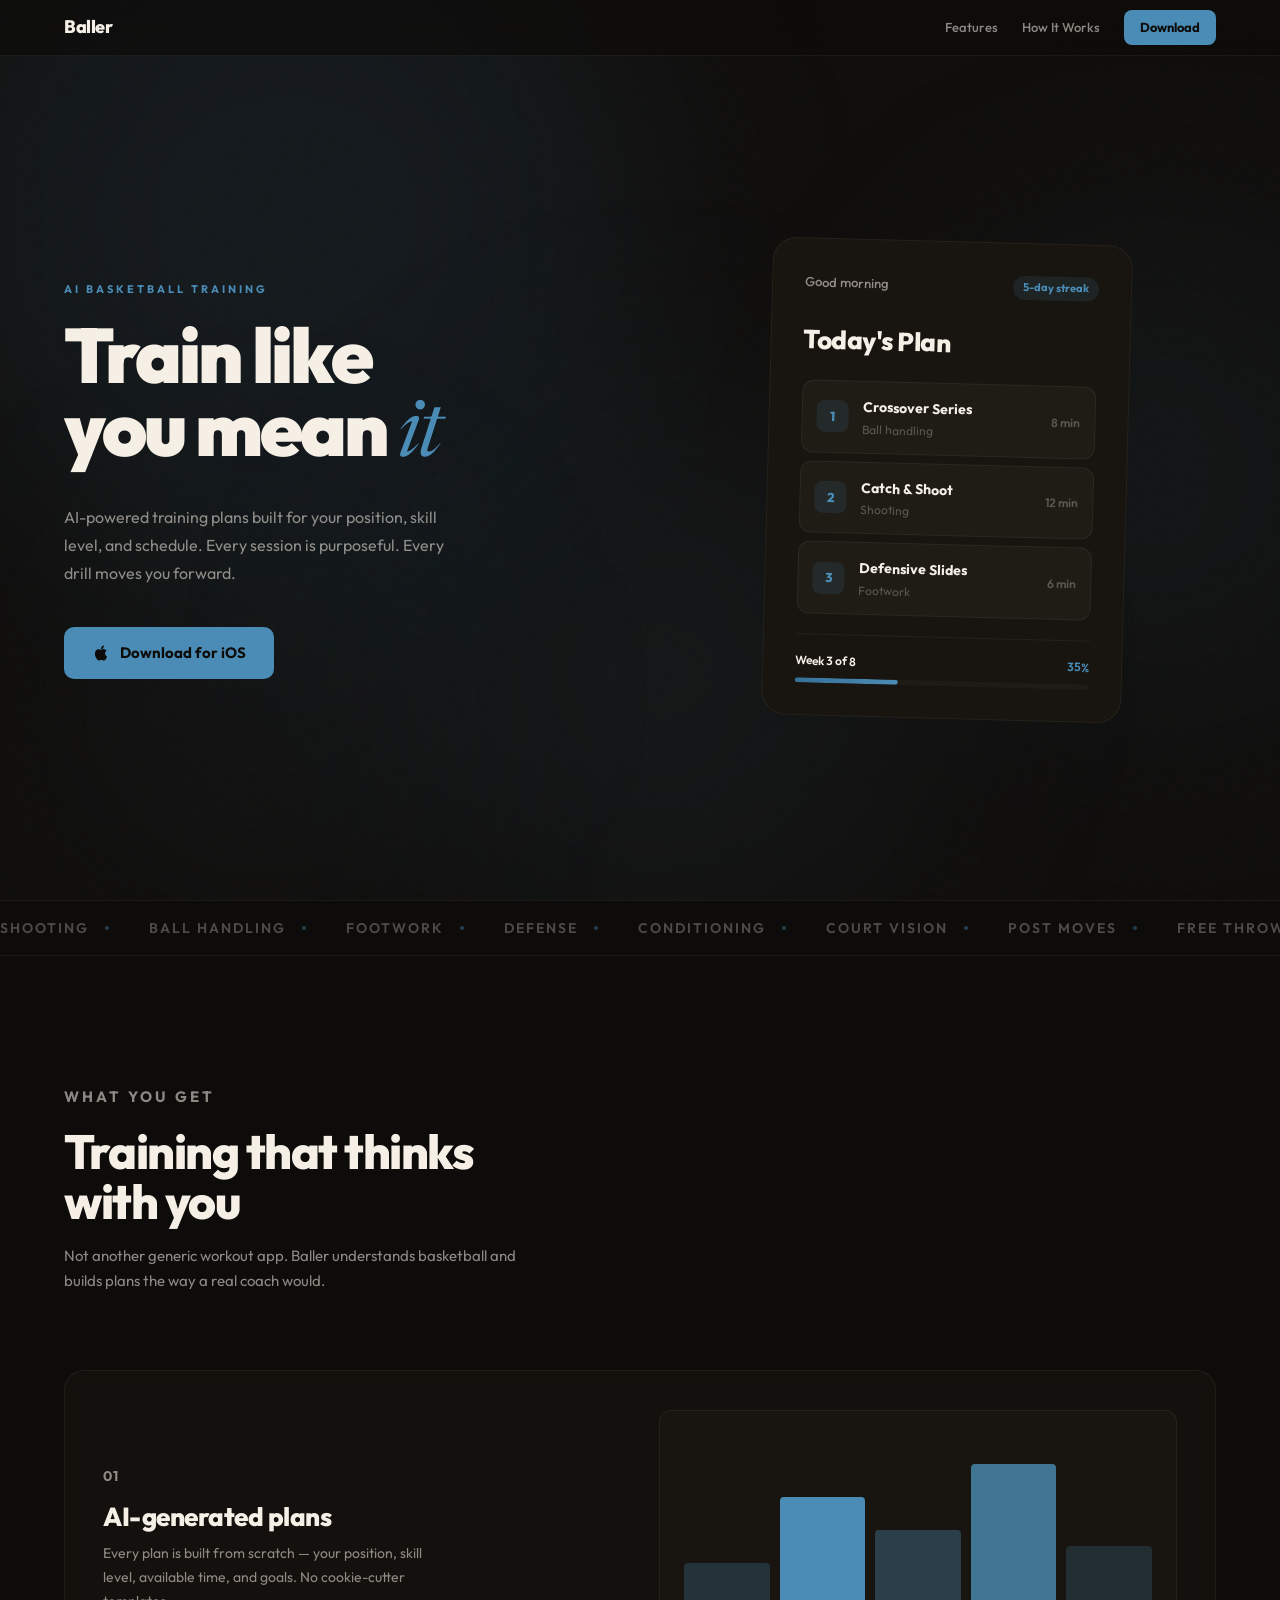
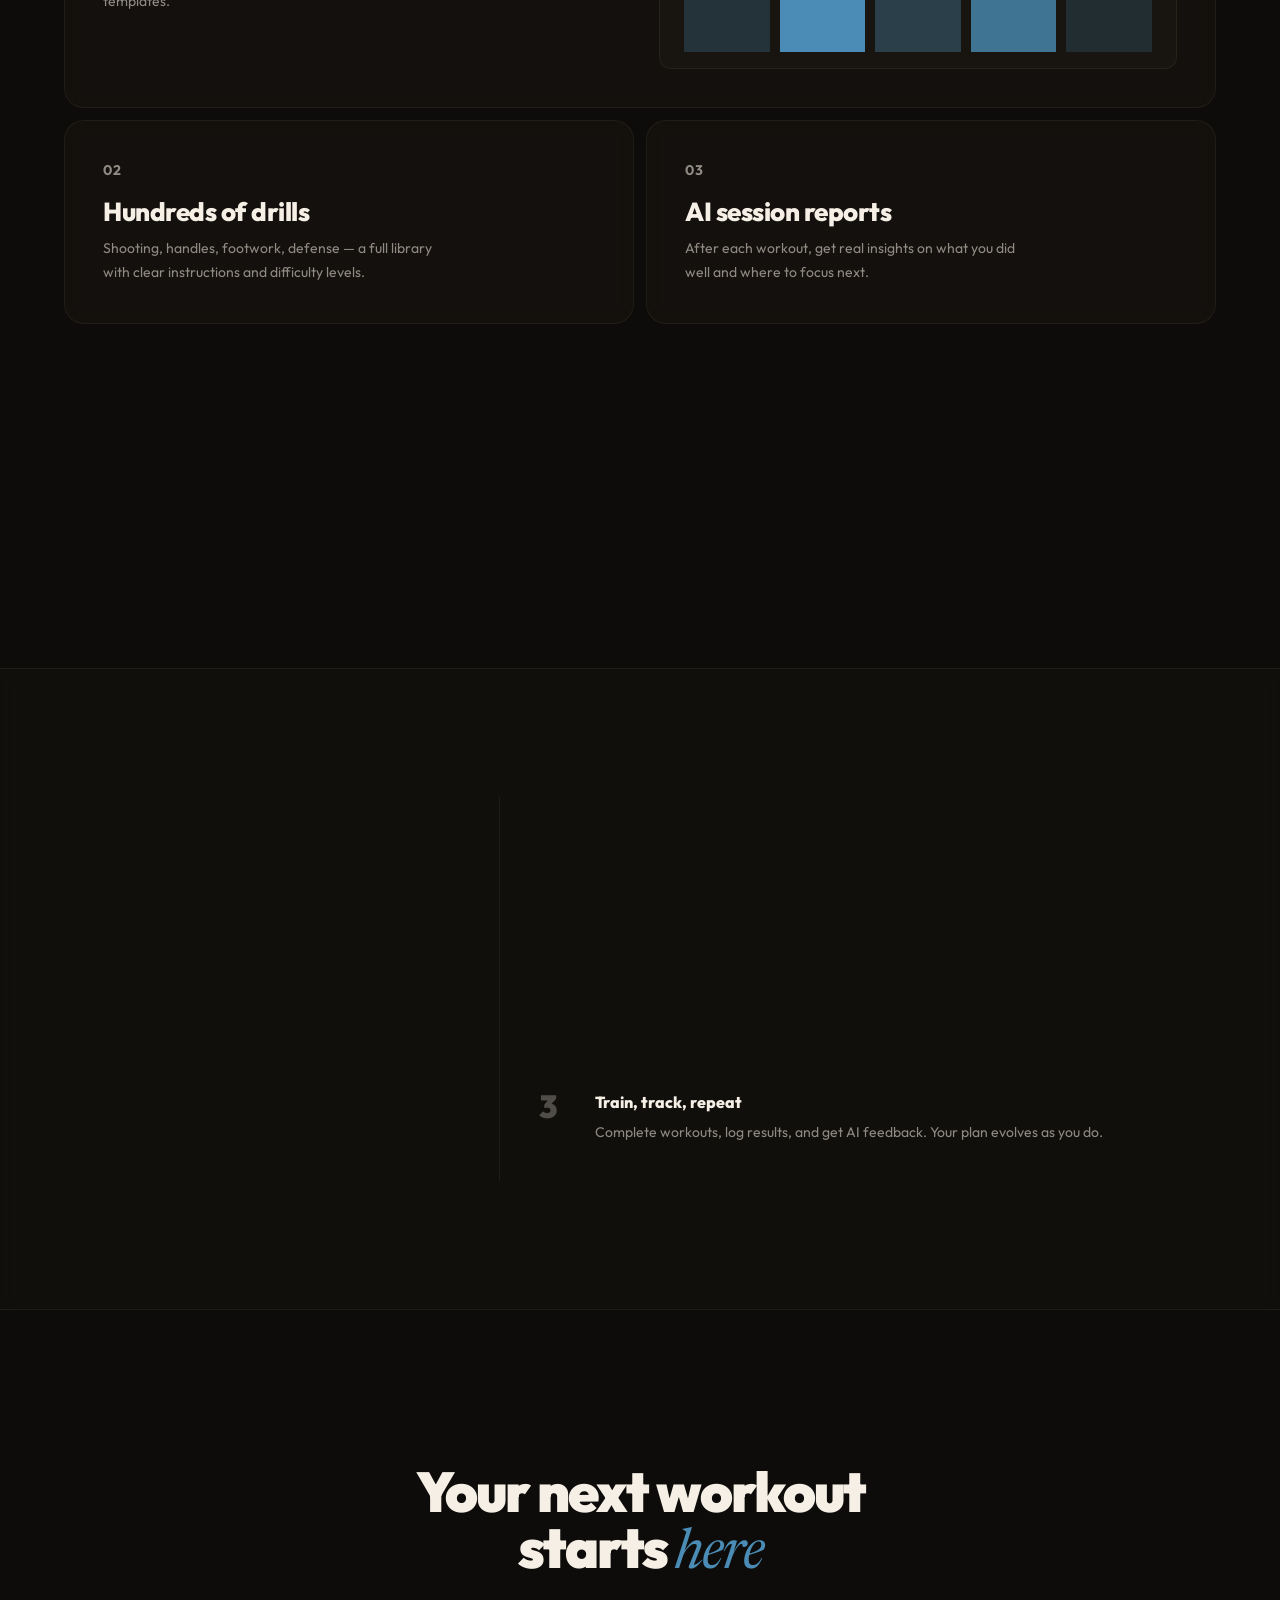
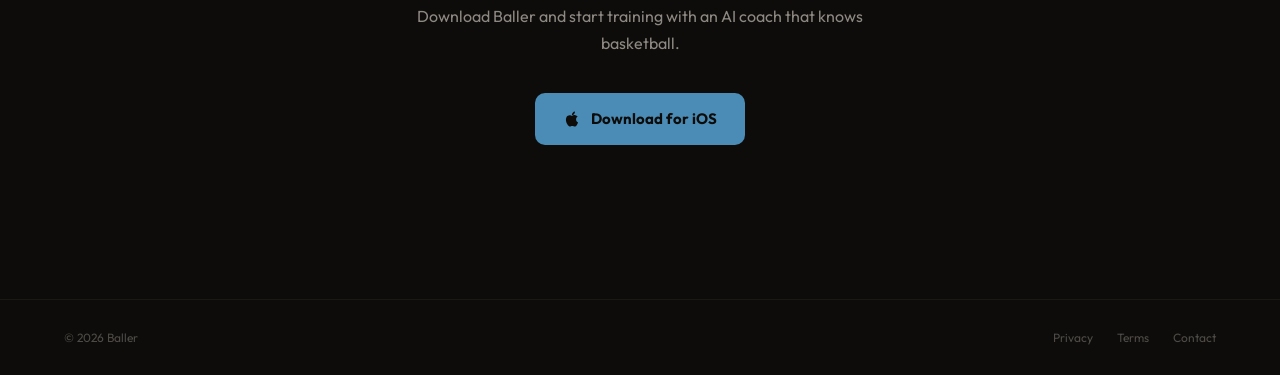
==== commit 4e1ca1cb: "Fix: restore brand blue #4A8CB5 as accent color" ====
--- a/index.html
+++ b/index.html
@@ -17,9 +17,9 @@
             --text: #f5efe6;
             --text-2: rgba(245,239,230,0.55);
             --text-3: rgba(245,239,230,0.28);
-            --orange: #e8863a;
-            --orange-soft: rgba(232,134,58,0.12);
-            --amber: #c87830;
+            --accent: #4A8CB5;
+            --accent-soft: rgba(74,140,181,0.12);
+            --accent-dark: #367099;
 
             --font: 'Outfit', system-ui, sans-serif;
             --font-accent: 'Newsreader', Georgia, serif;
@@ -48,25 +48,25 @@
         }
         .orb-1 {
             width: 700px; height: 700px;
-            background: rgba(232,134,58,0.10);
+            background: rgba(74,140,181,0.10);
             top: -15%; left: -5%;
             animation: drift-1 20s ease-in-out infinite;
         }
         .orb-2 {
             width: 500px; height: 500px;
-            background: rgba(200,120,48,0.07);
+            background: rgba(54,112,153,0.08);
             top: 25%; right: -10%;
             animation: drift-2 26s ease-in-out infinite;
         }
         .orb-3 {
             width: 550px; height: 550px;
-            background: rgba(232,160,80,0.06);
+            background: rgba(74,140,181,0.07);
             bottom: -5%; left: 30%;
             animation: drift-3 23s ease-in-out infinite;
         }
         .orb-4 {
             width: 400px; height: 400px;
-            background: rgba(255,200,120,0.04);
+            background: rgba(90,160,200,0.05);
             top: 55%; left: 5%;
             animation: drift-4 28s ease-in-out infinite;
         }
@@ -123,7 +123,7 @@
         }
         .nav-right a:hover { color: var(--text); }
         .nav-dl {
-            background: var(--orange) !important; color: var(--bg) !important;
+            background: var(--accent) !important; color: var(--bg) !important;
             padding: 7px 16px; border-radius: 8px; font-weight: 700 !important;
         }
         .nav-dl:hover { opacity: 0.9; color: var(--bg) !important; }
@@ -140,7 +140,7 @@
         }
         .hero-label {
             font-size: 11px; font-weight: 700; letter-spacing: 3px;
-            text-transform: uppercase; color: var(--orange);
+            text-transform: uppercase; color: var(--accent);
             margin-bottom: 20px;
         }
         .hero h1 {
@@ -151,7 +151,7 @@
         .hero h1 em {
             font-family: var(--font-accent);
             font-weight: 400; font-style: italic;
-            color: var(--orange);
+            color: var(--accent);
         }
         .hero-body {
             font-size: 16px; line-height: 1.75;
@@ -160,7 +160,7 @@
         }
         .hero-cta {
             display: inline-flex; align-items: center; gap: 10px;
-            background: var(--orange); color: var(--bg);
+            background: var(--accent); color: var(--bg);
             text-decoration: none;
             padding: 14px 28px; border-radius: 10px;
             font-size: 15px; font-weight: 700;
@@ -168,7 +168,7 @@
         }
         .hero-cta:hover {
             transform: translateY(-2px);
-            box-shadow: 0 8px 32px rgba(232,134,58,0.25);
+            box-shadow: 0 8px 32px rgba(74,140,181,0.25);
         }
         .hero-cta svg { width: 18px; height: 18px; }
 
@@ -191,7 +191,7 @@
         .app-greeting { font-size: 13px; color: var(--text-2); font-weight: 500; }
         .app-streak {
             font-size: 11px; font-weight: 700;
-            color: var(--orange); background: var(--orange-soft);
+            color: var(--accent); background: var(--accent-soft);
             padding: 3px 10px; border-radius: 100px;
         }
         .app-plan-title {
@@ -210,7 +210,7 @@
         .drill:hover { transform: translateX(4px); }
         .drill-n {
             width: 32px; height: 32px; border-radius: 8px;
-            background: var(--orange-soft); color: var(--orange);
+            background: var(--accent-soft); color: var(--accent);
             display: flex; align-items: center; justify-content: center;
             font-size: 13px; font-weight: 800; flex-shrink: 0;
         }
@@ -220,11 +220,11 @@
         .drill-time { font-size: 12px; color: var(--text-3); font-weight: 600; white-space: nowrap; }
         .app-progress { margin-top: 20px; padding-top: 16px; border-top: 1px solid var(--border); }
         .prog-row { display: flex; justify-content: space-between; font-size: 12px; font-weight: 600; margin-bottom: 8px; }
-        .prog-row span:last-child { color: var(--orange); }
+        .prog-row span:last-child { color: var(--accent); }
         .prog-bar { height: 5px; background: var(--surface-2); border-radius: 100px; overflow: hidden; }
         .prog-fill {
             height: 100%; width: 0;
-            background: linear-gradient(90deg, var(--amber), var(--orange));
+            background: linear-gradient(90deg, var(--accent-dark), var(--accent));
             border-radius: 100px;
             transition: width 1.2s var(--ease);
         }
@@ -252,7 +252,7 @@
         }
         .marquee-item::after {
             content: ''; width: 4px; height: 4px;
-            border-radius: 50%; background: var(--orange); opacity: 0.4;
+            border-radius: 50%; background: var(--accent); opacity: 0.4;
         }
 
         /* ===== FEATURES ===== */
@@ -263,7 +263,7 @@
         .feat-header { max-width: 460px; margin-bottom: clamp(48px, 6vw, 80px); }
         .section-tag {
             font-size: 11px; font-weight: 700; letter-spacing: 3px;
-            text-transform: uppercase; color: var(--orange);
+            text-transform: uppercase; color: var(--accent);
             margin-bottom: 16px;
         }
         .feat-header h2 {
@@ -289,7 +289,7 @@
         }
         .feat:hover {
             transform: translateY(-4px);
-            border-color: rgba(232,134,58,0.15);
+            border-color: rgba(74,140,181,0.15);
         }
         .feat.span { grid-column: span 2; }
         .feat.span .feat-inner {
@@ -297,7 +297,7 @@
             gap: clamp(24px, 3vw, 48px); align-items: center;
         }
         .feat-num {
-            font-size: 12px; font-weight: 700; color: var(--orange);
+            font-size: 12px; font-weight: 700; color: var(--accent);
             letter-spacing: 1px; margin-bottom: 14px;
         }
         .feat h3 {
@@ -319,11 +319,11 @@
             flex: 1; border-radius: 4px 4px 0 0;
             transition: height 1s var(--ease);
         }
-        .fb-1 { background: rgba(232,134,58,0.25); }
-        .fb-2 { background: var(--orange); }
-        .fb-3 { background: rgba(232,134,58,0.35); }
-        .fb-4 { background: var(--orange); opacity: 0.8; }
-        .fb-5 { background: rgba(232,134,58,0.2); }
+        .fb-1 { background: rgba(74,140,181,0.25); }
+        .fb-2 { background: var(--accent); }
+        .fb-3 { background: rgba(74,140,181,0.35); }
+        .fb-4 { background: var(--accent); opacity: 0.8; }
+        .fb-5 { background: rgba(74,140,181,0.2); }
 
         /* ===== HOW ===== */
         .how-section {
@@ -373,7 +373,7 @@
         .cta-section h2 em {
             font-family: var(--font-accent);
             font-weight: 400; font-style: italic;
-            color: var(--orange);
+            color: var(--accent);
         }
         .cta-section p {
             font-size: 16px; color: var(--text-2);
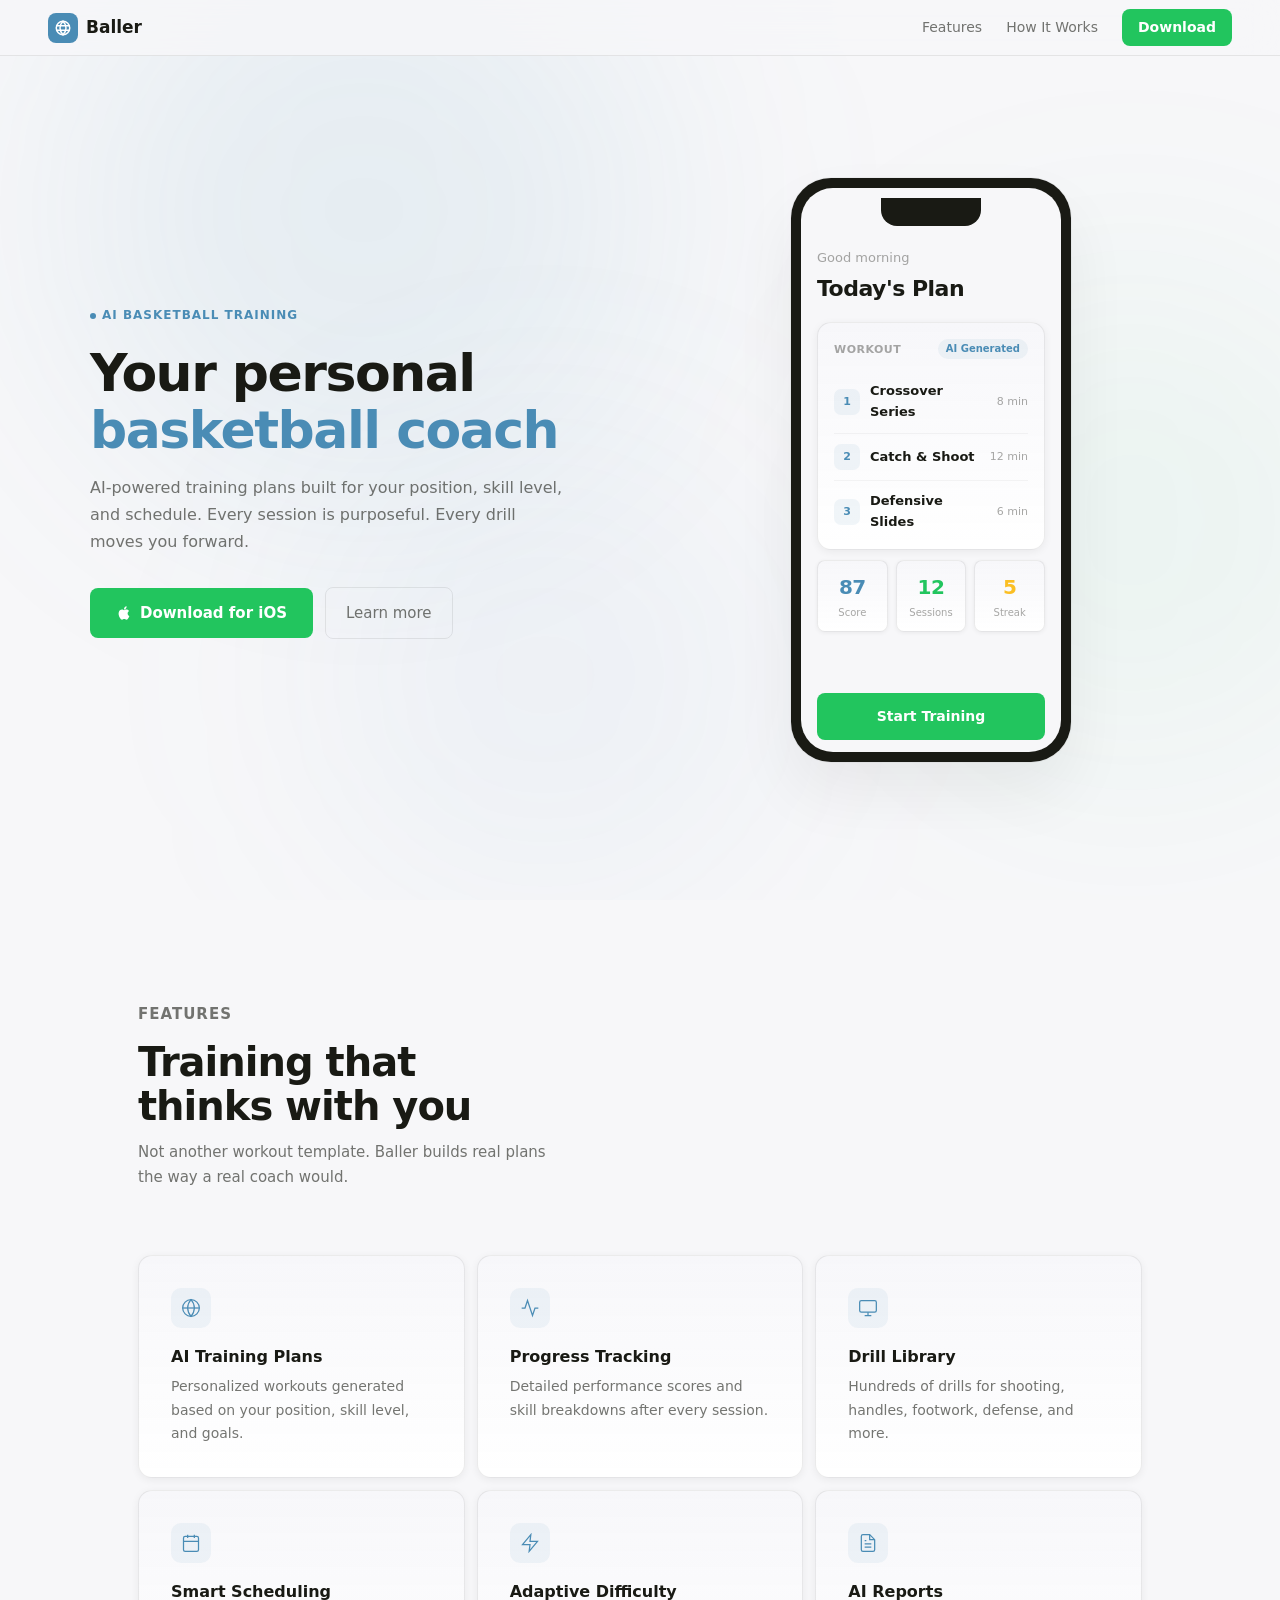
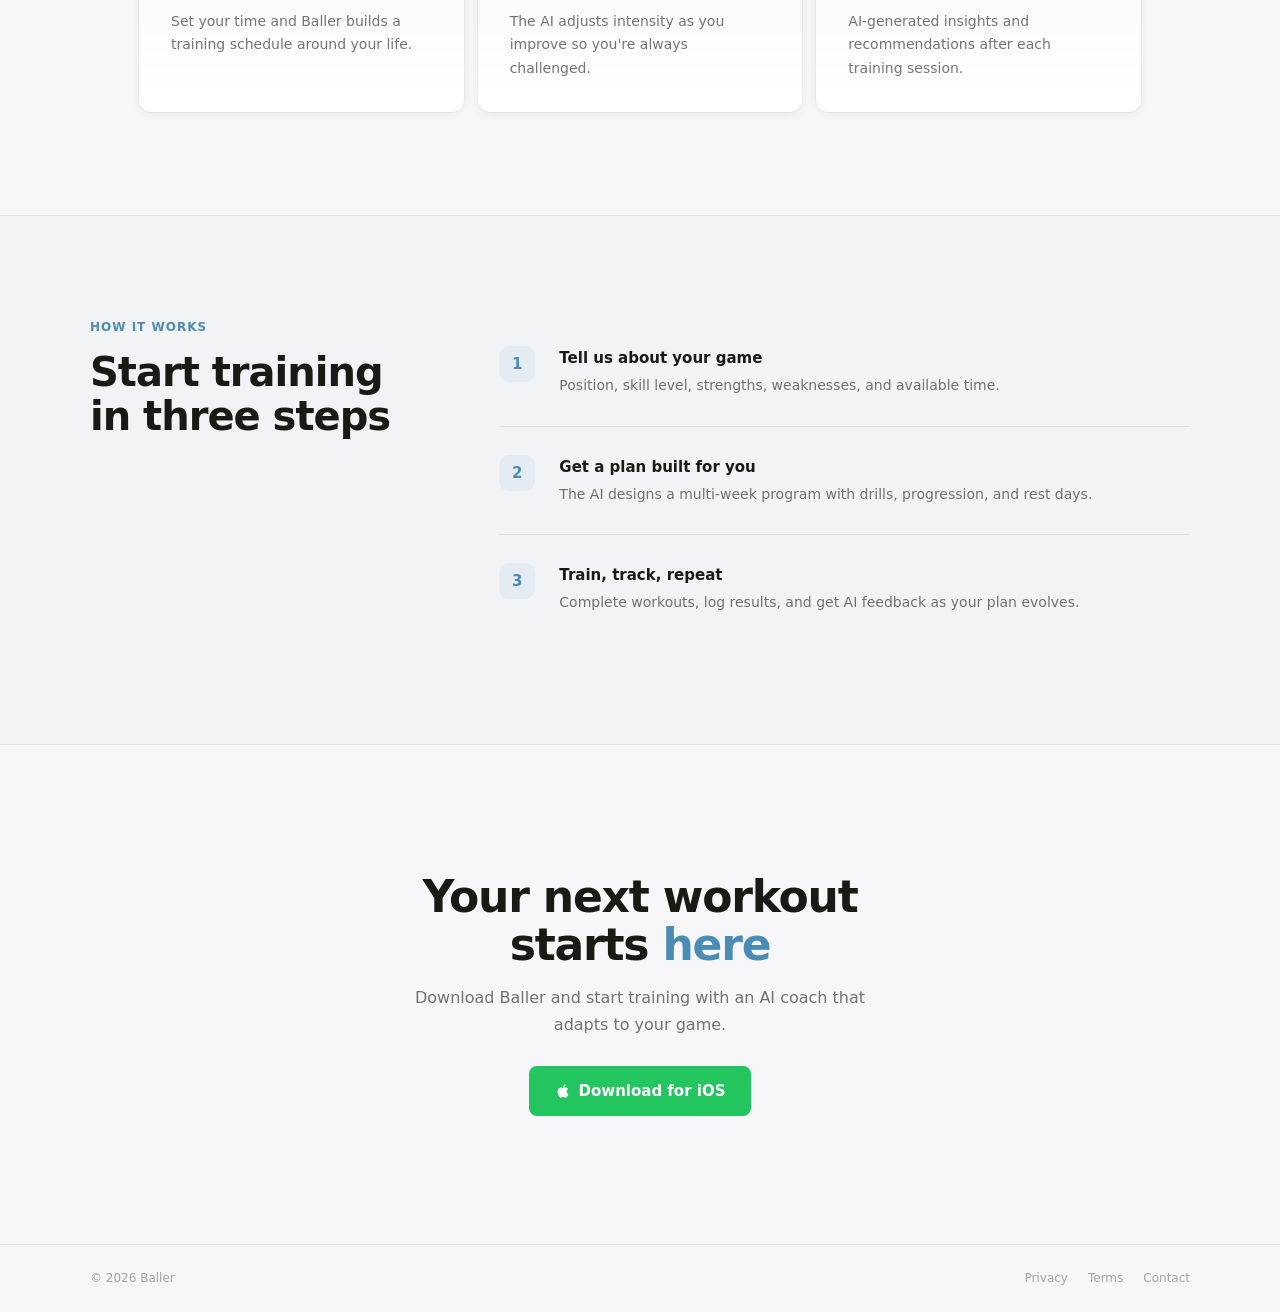
==== commit 4838f9d9: "Match landing page to app design system — same colors, glass cards, system font" ====
--- a/index.html
+++ b/index.html
@@ -5,33 +5,34 @@
     <meta name="viewport" content="width=device-width, initial-scale=1.0">
     <title>Baller — AI Basketball Training</title>
     <meta name="description" content="Train smarter with AI-powered basketball plans tailored to your skill level, goals, and schedule.">
-    <link rel="preconnect" href="https://fonts.googleapis.com">
-    <link rel="preconnect" href="https://fonts.gstatic.com" crossorigin>
-    <link href="https://fonts.googleapis.com/css2?family=Outfit:wght@400;500;600;700;800;900&family=Newsreader:ital,wght@1,400&display=swap" rel="stylesheet">
     <style>
         :root {
-            --bg: #0e0c0a;
-            --surface: #181510;
-            --surface-2: #1f1c16;
-            --border: rgba(255,230,180,0.06);
-            --text: #f5efe6;
-            --text-2: rgba(245,239,230,0.55);
-            --text-3: rgba(245,239,230,0.28);
-            --accent: #4A8CB5;
-            --accent-soft: rgba(74,140,181,0.12);
-            --accent-dark: #367099;
-
-            --font: 'Outfit', system-ui, sans-serif;
-            --font-accent: 'Newsreader', Georgia, serif;
-            --ease: cubic-bezier(0.16, 1, 0.3, 1);
-        }
-
+            --bg: #F7F7F9;
+            --white: #FFFFFF;
+            --blue: #4A8CB5;
+            --blue-light: rgba(74,140,181,0.08);
+            --blue-glow: rgba(74,140,181,0.12);
+            --green: #22C55E;
+            --green-hover: #1dad50;
+            --gold: #FBBF24;
+            --text: #191A14;
+            --text-60: rgba(25,26,20,0.60);
+            --text-38: rgba(25,26,20,0.38);
+            --text-22: rgba(25,26,20,0.22);
+            --surface: rgba(0,0,0,0.04);
+            --border: rgba(0,0,0,0.08);
+            --card-top: #F7F7FA;
+            --card-bot: rgba(255,255,255,0.95);
+            --shadow: rgba(0,0,0,0.06);
+            --r-sm: 8px;
+            --r-md: 14px;
+            --r-lg: 24px;
+        }
         * { margin: 0; padding: 0; box-sizing: border-box; }
         html { scroll-behavior: smooth; }
         body {
-            font-family: var(--font);
-            color: var(--text);
-            background: var(--bg);
+            font-family: -apple-system, BlinkMacSystemFont, 'SF Pro Display', 'SF Pro Text', system-ui, sans-serif;
+            color: var(--text); background: var(--bg);
             -webkit-font-smoothing: antialiased;
             font-size: 16px; line-height: 1.6;
             overflow-x: hidden;
@@ -42,370 +43,353 @@
             position: fixed; inset: 0; z-index: 0;
             pointer-events: none; overflow: hidden;
         }
-        .ambient-orb {
+        .glow {
             position: absolute; border-radius: 50%;
             filter: blur(120px);
         }
-        .orb-1 {
-            width: 700px; height: 700px;
-            background: rgba(74,140,181,0.10);
-            top: -15%; left: -5%;
-            animation: drift-1 20s ease-in-out infinite;
-        }
-        .orb-2 {
+        .glow-1 {
+            width: 600px; height: 600px;
+            background: rgba(74,140,181,0.09);
+            top: -10%; left: 5%;
+            animation: drift-a 22s ease-in-out infinite;
+        }
+        .glow-2 {
             width: 500px; height: 500px;
-            background: rgba(54,112,153,0.08);
-            top: 25%; right: -10%;
-            animation: drift-2 26s ease-in-out infinite;
-        }
-        .orb-3 {
-            width: 550px; height: 550px;
-            background: rgba(74,140,181,0.07);
-            bottom: -5%; left: 30%;
-            animation: drift-3 23s ease-in-out infinite;
-        }
-        .orb-4 {
-            width: 400px; height: 400px;
-            background: rgba(90,160,200,0.05);
-            top: 55%; left: 5%;
-            animation: drift-4 28s ease-in-out infinite;
-        }
-        @keyframes drift-1 {
-            0%, 100% { transform: translate(0, 0) scale(1); }
-            33% { transform: translate(100px, 80px) scale(1.08); }
-            66% { transform: translate(-30px, 140px) scale(0.95); }
-        }
-        @keyframes drift-2 {
-            0%, 100% { transform: translate(0, 0) scale(1); }
-            33% { transform: translate(-90px, 100px) scale(1.05); }
-            66% { transform: translate(-140px, -30px) scale(0.97); }
-        }
-        @keyframes drift-3 {
-            0%, 100% { transform: translate(0, 0) scale(1); }
-            33% { transform: translate(80px, -90px) scale(1.06); }
-            66% { transform: translate(130px, 20px) scale(0.94); }
-        }
-        @keyframes drift-4 {
-            0%, 100% { transform: translate(0, 0) scale(1); }
-            33% { transform: translate(60px, -50px) scale(1.1); }
-            66% { transform: translate(-40px, -100px) scale(0.96); }
-        }
-
-        /* Grain */
-        body::after {
-            content: ''; position: fixed; inset: 0; z-index: 1;
-            pointer-events: none; opacity: 0.04;
-            background-image: url("data:image/svg+xml,%3Csvg viewBox='0 0 512 512' xmlns='http://www.w3.org/2000/svg'%3E%3Cfilter id='n'%3E%3CfeTurbulence type='fractalNoise' baseFrequency='0.7' numOctaves='4' stitchTiles='stitch'/%3E%3C/filter%3E%3Crect width='100%25' height='100%25' filter='url(%23n)'/%3E%3C/svg%3E");
-            background-size: 256px;
-        }
-
-        /* z-index for content */
-        nav, section, footer, .marquee-section { position: relative; z-index: 2; }
+            background: rgba(34,197,94,0.05);
+            top: 30%; right: -8%;
+            animation: drift-b 28s ease-in-out infinite;
+        }
+        .glow-3 {
+            width: 450px; height: 450px;
+            background: rgba(74,140,181,0.06);
+            bottom: 0; left: 25%;
+            animation: drift-c 25s ease-in-out infinite;
+        }
+        @keyframes drift-a {
+            0%, 100% { transform: translate(0,0); }
+            33% { transform: translate(80px, 60px); }
+            66% { transform: translate(-20px, 100px); }
+        }
+        @keyframes drift-b {
+            0%, 100% { transform: translate(0,0); }
+            33% { transform: translate(-70px, 80px); }
+            66% { transform: translate(-100px, -20px); }
+        }
+        @keyframes drift-c {
+            0%, 100% { transform: translate(0,0); }
+            33% { transform: translate(60px, -60px); }
+            66% { transform: translate(90px, 20px); }
+        }
+
+        nav, section, footer { position: relative; z-index: 2; }
 
         /* ===== NAV ===== */
         nav {
             position: fixed; top: 0; left: 0; right: 0; z-index: 50;
-            padding: 0 clamp(24px, 5vw, 64px);
-            height: 56px;
+            height: 56px; padding: 0 clamp(20px, 4vw, 48px);
             display: flex; align-items: center; justify-content: space-between;
-            background: rgba(14,12,10,0.7);
-            backdrop-filter: blur(16px); -webkit-backdrop-filter: blur(16px);
+            background: rgba(247,247,249,0.8);
+            backdrop-filter: blur(20px); -webkit-backdrop-filter: blur(20px);
             border-bottom: 1px solid var(--border);
         }
         .nav-brand {
-            font-size: 18px; font-weight: 800; letter-spacing: -0.5px;
-            color: var(--text); text-decoration: none;
-        }
-        .nav-right { display: flex; align-items: center; gap: 24px; }
-        .nav-right a {
-            font-size: 13px; font-weight: 500; color: var(--text-2);
+            display: flex; align-items: center; gap: 8px;
+            text-decoration: none; color: var(--text);
+        }
+        .nav-icon {
+            width: 30px; height: 30px;
+            border-radius: var(--r-sm);
+            background: var(--blue);
+            display: flex; align-items: center; justify-content: center;
+        }
+        .nav-icon svg { width: 18px; height: 18px; }
+        .nav-brand span { font-size: 17px; font-weight: 700; }
+        .nav-links { display: flex; align-items: center; gap: 24px; }
+        .nav-links a {
+            font-size: 14px; font-weight: 500; color: var(--text-60);
             text-decoration: none; transition: color 0.15s;
         }
-        .nav-right a:hover { color: var(--text); }
-        .nav-dl {
-            background: var(--accent) !important; color: var(--bg) !important;
-            padding: 7px 16px; border-radius: 8px; font-weight: 700 !important;
-        }
-        .nav-dl:hover { opacity: 0.9; color: var(--bg) !important; }
+        .nav-links a:hover { color: var(--text); }
+        .nav-cta {
+            background: var(--green) !important; color: var(--white) !important;
+            padding: 7px 16px; border-radius: var(--r-sm);
+            font-weight: 700 !important; font-size: 14px !important;
+            transition: background 0.15s;
+        }
+        .nav-cta:hover { background: var(--green-hover) !important; color: var(--white) !important; }
 
         /* ===== HERO ===== */
         .hero {
             min-height: 100vh;
-            display: grid;
-            grid-template-columns: 1fr 1fr;
+            display: flex; align-items: center; justify-content: center;
+            padding: 120px clamp(20px, 4vw, 48px) 80px;
+        }
+        .hero-inner {
+            max-width: 1100px; width: 100%;
+            display: grid; grid-template-columns: 1fr 1fr;
             align-items: center;
-            gap: clamp(48px, 6vw, 96px);
-            padding: 140px clamp(24px, 5vw, 64px) 80px;
-            max-width: 1280px; margin: 0 auto;
-        }
-        .hero-label {
-            font-size: 11px; font-weight: 700; letter-spacing: 3px;
-            text-transform: uppercase; color: var(--accent);
+            gap: clamp(40px, 5vw, 80px);
+        }
+        .hero-text { max-width: 480px; }
+        .hero-tag {
+            display: inline-flex; align-items: center; gap: 6px;
+            font-size: 12px; font-weight: 600;
+            color: var(--blue); letter-spacing: 1px;
+            text-transform: uppercase;
             margin-bottom: 20px;
         }
+        .hero-tag::before {
+            content: ''; width: 6px; height: 6px;
+            border-radius: 50%; background: var(--blue);
+        }
         .hero h1 {
-            font-size: clamp(48px, 6vw, 80px);
-            font-weight: 900; line-height: 0.95;
-            letter-spacing: -3px; margin-bottom: 28px;
-        }
-        .hero h1 em {
-            font-family: var(--font-accent);
-            font-weight: 400; font-style: italic;
-            color: var(--accent);
-        }
+            font-size: clamp(36px, 5vw, 52px);
+            font-weight: 800; line-height: 1.08;
+            letter-spacing: -1.5px;
+            margin-bottom: 16px;
+        }
+        .hero h1 .accent { color: var(--blue); }
         .hero-body {
-            font-size: 16px; line-height: 1.75;
-            color: var(--text-2); max-width: 400px;
-            margin-bottom: 40px;
-        }
-        .hero-cta {
-            display: inline-flex; align-items: center; gap: 10px;
-            background: var(--accent); color: var(--bg);
-            text-decoration: none;
-            padding: 14px 28px; border-radius: 10px;
-            font-size: 15px; font-weight: 700;
-            transition: transform 0.25s var(--ease), box-shadow 0.25s;
-        }
-        .hero-cta:hover {
-            transform: translateY(-2px);
-            box-shadow: 0 8px 32px rgba(74,140,181,0.25);
-        }
-        .hero-cta svg { width: 18px; height: 18px; }
-
-        /* Hero visual — app preview */
-        .hero-visual { display: flex; justify-content: center; }
-        .app-preview {
-            width: 100%; max-width: 360px;
-            background: var(--surface);
+            font-size: 16px; line-height: 1.7;
+            color: var(--text-60);
+            margin-bottom: 32px;
+        }
+        .hero-actions { display: flex; align-items: center; gap: 12px; flex-wrap: wrap; }
+        .btn-green {
+            display: inline-flex; align-items: center; gap: 8px;
+            background: var(--green); color: var(--white);
+            text-decoration: none; font-size: 15px; font-weight: 700;
+            padding: 13px 26px; border-radius: var(--r-sm);
+            transition: background 0.15s, transform 0.2s;
+        }
+        .btn-green:hover { background: var(--green-hover); transform: translateY(-1px); }
+        .btn-green svg { width: 16px; height: 16px; }
+        .btn-outline {
+            display: inline-flex; align-items: center;
+            color: var(--text-60); text-decoration: none;
+            font-size: 15px; font-weight: 500;
+            padding: 13px 20px; border-radius: var(--r-sm);
             border: 1px solid var(--border);
-            border-radius: 24px;
-            padding: clamp(20px, 3vw, 32px);
-            transform: rotate(1.5deg);
-            transition: transform 0.5s var(--ease);
-        }
-        .app-preview:hover { transform: rotate(0deg) translateY(-4px); }
-        .app-top {
+            transition: border-color 0.15s, color 0.15s;
+        }
+        .btn-outline:hover { border-color: var(--text-22); color: var(--text); }
+
+        /* Phone mockup */
+        .hero-phone { display: flex; justify-content: center; }
+        .phone {
+            width: 280px;
+            background: var(--text);
+            border-radius: 40px;
+            padding: 10px;
+            box-shadow: 0 32px 64px var(--shadow), 0 0 0 1px rgba(0,0,0,0.04);
+        }
+        .phone-inner {
+            background: var(--bg);
+            border-radius: 32px;
+            overflow: hidden;
+            aspect-ratio: 9/19.5;
+            display: flex; flex-direction: column;
+        }
+        .phone-status {
+            height: 44px; padding: 0 20px;
+            display: flex; align-items: flex-end; justify-content: center;
+            padding-bottom: 6px; position: relative;
+        }
+        .phone-notch {
+            width: 100px; height: 28px;
+            background: var(--text);
+            border-radius: 0 0 16px 16px;
+        }
+        .phone-content {
+            flex: 1; padding: 16px 16px 12px;
+            display: flex; flex-direction: column;
+        }
+        .pc-greeting {
+            font-size: 13px; color: var(--text-38);
+            font-weight: 500; margin-bottom: 2px;
+        }
+        .pc-name {
+            font-size: 22px; font-weight: 800;
+            letter-spacing: -0.5px; margin-bottom: 16px;
+        }
+        /* Glass card inside phone */
+        .pc-card {
+            background: linear-gradient(180deg, var(--card-top), var(--card-bot));
+            border: 1px solid var(--border);
+            border-radius: var(--r-md);
+            padding: 16px;
+            box-shadow: 0 2px 8px var(--shadow);
+            margin-bottom: 10px;
+        }
+        .pc-card-head {
             display: flex; align-items: center; justify-content: space-between;
-            margin-bottom: 24px;
-        }
-        .app-greeting { font-size: 13px; color: var(--text-2); font-weight: 500; }
-        .app-streak {
-            font-size: 11px; font-weight: 700;
-            color: var(--accent); background: var(--accent-soft);
-            padding: 3px 10px; border-radius: 100px;
-        }
-        .app-plan-title {
-            font-size: clamp(20px, 2.5vw, 26px);
-            font-weight: 800; letter-spacing: -0.5px;
-            margin-bottom: 20px;
-        }
-        .drills { display: flex; flex-direction: column; gap: 8px; }
-        .drill {
-            display: flex; align-items: center; gap: 14px;
-            padding: 14px; border-radius: 12px;
-            background: var(--surface-2);
+            margin-bottom: 12px;
+        }
+        .pc-card-title { font-size: 11px; font-weight: 600; color: var(--text-38); text-transform: uppercase; letter-spacing: 0.5px; }
+        .pc-card-badge {
+            font-size: 10px; font-weight: 700; color: var(--blue);
+            background: var(--blue-light); padding: 2px 8px;
+            border-radius: 100px;
+        }
+        .pc-drill {
+            display: flex; align-items: center; gap: 10px;
+            padding: 10px 0;
+            border-bottom: 1px solid rgba(0,0,0,0.04);
+        }
+        .pc-drill:last-child { border-bottom: none; padding-bottom: 0; }
+        .pc-drill-num {
+            width: 26px; height: 26px; border-radius: 7px;
+            background: var(--blue-light); color: var(--blue);
+            display: flex; align-items: center; justify-content: center;
+            font-size: 11px; font-weight: 800; flex-shrink: 0;
+        }
+        .pc-drill-name { font-size: 13px; font-weight: 600; flex: 1; }
+        .pc-drill-time { font-size: 11px; color: var(--text-38); font-weight: 500; }
+
+        /* Stats card */
+        .pc-stats {
+            display: grid; grid-template-columns: 1fr 1fr 1fr;
+            gap: 8px;
+        }
+        .pc-stat {
+            background: linear-gradient(180deg, var(--card-top), var(--card-bot));
             border: 1px solid var(--border);
-            transition: transform 0.2s var(--ease);
-        }
-        .drill:hover { transform: translateX(4px); }
-        .drill-n {
-            width: 32px; height: 32px; border-radius: 8px;
-            background: var(--accent-soft); color: var(--accent);
+            border-radius: var(--r-sm);
+            padding: 10px 8px; text-align: center;
+            box-shadow: 0 1px 4px var(--shadow);
+        }
+        .pc-stat-val { font-size: 20px; font-weight: 800; letter-spacing: -0.5px; }
+        .pc-stat-val.blue { color: var(--blue); }
+        .pc-stat-val.green { color: var(--green); }
+        .pc-stat-val.gold { color: var(--gold); }
+        .pc-stat-label { font-size: 10px; color: var(--text-38); font-weight: 500; margin-top: 2px; }
+
+        .pc-bottom { margin-top: auto; }
+        .pc-btn {
+            width: 100%; padding: 12px;
+            background: var(--green); color: var(--white);
+            border: none; border-radius: var(--r-sm);
+            font-size: 14px; font-weight: 700;
+            text-align: center;
+        }
+
+        /* ===== FEATURES ===== */
+        .features {
+            padding: clamp(60px, 8vw, 120px) clamp(20px, 4vw, 48px);
+            max-width: 1100px; margin: 0 auto;
+        }
+        .feat-head { max-width: 420px; margin-bottom: clamp(40px, 5vw, 64px); }
+        .s-tag {
+            font-size: 12px; font-weight: 600; color: var(--blue);
+            letter-spacing: 1px; text-transform: uppercase;
+            margin-bottom: 12px;
+        }
+        .feat-head h2 {
+            font-size: clamp(28px, 3.5vw, 40px);
+            font-weight: 800; letter-spacing: -1px;
+            line-height: 1.1; margin-bottom: 12px;
+        }
+        .feat-head p { font-size: 15px; color: var(--text-60); line-height: 1.7; }
+
+        .feat-grid {
+            display: grid; grid-template-columns: repeat(3, 1fr);
+            gap: 12px;
+        }
+        .feat-card {
+            background: linear-gradient(180deg, var(--card-top), var(--card-bot));
+            border: 1px solid var(--border);
+            border-radius: var(--r-md);
+            padding: clamp(24px, 3vw, 32px);
+            box-shadow: 0 2px 8px var(--shadow);
+            transition: transform 0.3s cubic-bezier(0.16,1,0.3,1);
+        }
+        .feat-card:hover { transform: translateY(-4px); }
+        .feat-icon {
+            width: 40px; height: 40px; border-radius: 10px;
+            background: var(--blue-light);
             display: flex; align-items: center; justify-content: center;
-            font-size: 13px; font-weight: 800; flex-shrink: 0;
-        }
-        .drill-info { flex: 1; min-width: 0; }
-        .drill-name { font-size: 14px; font-weight: 700; }
-        .drill-cat { font-size: 12px; color: var(--text-3); margin-top: 1px; }
-        .drill-time { font-size: 12px; color: var(--text-3); font-weight: 600; white-space: nowrap; }
-        .app-progress { margin-top: 20px; padding-top: 16px; border-top: 1px solid var(--border); }
-        .prog-row { display: flex; justify-content: space-between; font-size: 12px; font-weight: 600; margin-bottom: 8px; }
-        .prog-row span:last-child { color: var(--accent); }
-        .prog-bar { height: 5px; background: var(--surface-2); border-radius: 100px; overflow: hidden; }
-        .prog-fill {
-            height: 100%; width: 0;
-            background: linear-gradient(90deg, var(--accent-dark), var(--accent));
-            border-radius: 100px;
-            transition: width 1.2s var(--ease);
-        }
-
-        /* ===== MARQUEE ===== */
-        .marquee-section {
+            margin-bottom: 16px;
+        }
+        .feat-icon svg { width: 20px; height: 20px; color: var(--blue); }
+        .feat-card h3 { font-size: 16px; font-weight: 700; margin-bottom: 6px; }
+        .feat-card p { font-size: 14px; color: var(--text-60); line-height: 1.65; }
+
+        /* ===== HOW ===== */
+        .how {
+            padding: clamp(60px, 8vw, 120px) clamp(20px, 4vw, 48px);
+            background: rgba(74,140,181,0.03);
             border-top: 1px solid var(--border);
             border-bottom: 1px solid var(--border);
-            padding: 16px 0; overflow: hidden;
-        }
-        .marquee-track {
-            display: flex; gap: 40px;
-            animation: marquee 28s linear infinite;
-            width: max-content;
-        }
-        @keyframes marquee {
-            from { transform: translateX(0); }
-            to { transform: translateX(-50%); }
-        }
-        .marquee-item {
-            font-size: 14px; font-weight: 600; letter-spacing: 2px;
-            text-transform: uppercase;
-            color: var(--text-3); white-space: nowrap;
-            display: flex; align-items: center; gap: 16px;
-        }
-        .marquee-item::after {
-            content: ''; width: 4px; height: 4px;
-            border-radius: 50%; background: var(--accent); opacity: 0.4;
-        }
-
-        /* ===== FEATURES ===== */
-        .features {
-            padding: clamp(80px, 10vw, 140px) clamp(24px, 5vw, 64px);
-            max-width: 1280px; margin: 0 auto;
-        }
-        .feat-header { max-width: 460px; margin-bottom: clamp(48px, 6vw, 80px); }
-        .section-tag {
-            font-size: 11px; font-weight: 700; letter-spacing: 3px;
-            text-transform: uppercase; color: var(--accent);
-            margin-bottom: 16px;
-        }
-        .feat-header h2 {
-            font-size: clamp(32px, 4vw, 48px);
-            font-weight: 800; letter-spacing: -1.5px;
-            line-height: 1.05; margin-bottom: 16px;
-        }
-        .feat-header p { font-size: 15px; color: var(--text-2); line-height: 1.7; }
-
-        .feat-grid {
-            display: grid;
-            grid-template-columns: 1fr 1fr;
-            grid-template-rows: auto auto;
-            gap: 12px;
-        }
-        .feat {
-            padding: clamp(28px, 3vw, 40px);
-            border-radius: 20px;
-            border: 1px solid var(--border);
-            background: rgba(24,21,16,0.6);
-            backdrop-filter: blur(8px); -webkit-backdrop-filter: blur(8px);
-            transition: transform 0.35s var(--ease), border-color 0.35s;
-        }
-        .feat:hover {
-            transform: translateY(-4px);
-            border-color: rgba(74,140,181,0.15);
-        }
-        .feat.span { grid-column: span 2; }
-        .feat.span .feat-inner {
-            display: grid; grid-template-columns: 1fr 1fr;
-            gap: clamp(24px, 3vw, 48px); align-items: center;
-        }
-        .feat-num {
-            font-size: 12px; font-weight: 700; color: var(--accent);
-            letter-spacing: 1px; margin-bottom: 14px;
-        }
-        .feat h3 {
-            font-size: clamp(20px, 2.2vw, 26px);
-            font-weight: 800; letter-spacing: -0.5px;
-            line-height: 1.15; margin-bottom: 10px;
-        }
-        .feat p { font-size: 14px; color: var(--text-2); line-height: 1.7; max-width: 340px; }
-
-        /* Mini bar chart visual */
-        .feat-bars {
-            aspect-ratio: 2/1;
-            background: var(--surface);
-            border-radius: 12px; border: 1px solid var(--border);
-            display: flex; align-items: flex-end; gap: 10px;
-            padding: 20px 24px 16px;
-        }
-        .fb {
-            flex: 1; border-radius: 4px 4px 0 0;
-            transition: height 1s var(--ease);
-        }
-        .fb-1 { background: rgba(74,140,181,0.25); }
-        .fb-2 { background: var(--accent); }
-        .fb-3 { background: rgba(74,140,181,0.35); }
-        .fb-4 { background: var(--accent); opacity: 0.8; }
-        .fb-5 { background: rgba(74,140,181,0.2); }
-
-        /* ===== HOW ===== */
-        .how-section {
-            padding: clamp(80px, 10vw, 140px) clamp(24px, 5vw, 64px);
-            border-top: 1px solid var(--border);
+        }
+        .how-inner {
+            max-width: 1100px; margin: 0 auto;
+            display: grid; grid-template-columns: 1fr 2fr;
+            gap: clamp(40px, 5vw, 80px); align-items: start;
+        }
+        .how-head h2 {
+            font-size: clamp(28px, 3.5vw, 40px);
+            font-weight: 800; letter-spacing: -1px; line-height: 1.1;
+        }
+        .how-steps { display: flex; flex-direction: column; }
+        .how-step {
+            display: grid; grid-template-columns: 44px 1fr;
+            gap: 16px; align-items: start;
+            padding: clamp(20px, 2.5vw, 28px) 0;
             border-bottom: 1px solid var(--border);
-            background: rgba(24,21,16,0.4);
-            backdrop-filter: blur(6px); -webkit-backdrop-filter: blur(6px);
-        }
-        .how-inner {
-            max-width: 1280px; margin: 0 auto;
-            display: grid; grid-template-columns: 1fr 2fr;
-            gap: clamp(48px, 6vw, 96px); align-items: start;
-        }
-        .how-header h2 {
-            font-size: clamp(32px, 4vw, 48px);
-            font-weight: 800; letter-spacing: -1.5px;
-            line-height: 1.05;
-        }
-        .how-steps { border-left: 1px solid var(--border); }
-        .how-step {
-            padding: clamp(24px, 3vw, 36px) clamp(24px, 3vw, 40px);
-            border-bottom: 1px solid var(--border);
-            display: grid; grid-template-columns: 40px 1fr;
-            gap: 16px; align-items: start;
         }
         .how-step:last-child { border-bottom: none; }
-        .step-n {
-            font-size: 32px; font-weight: 900;
-            color: var(--text-3); line-height: 1;
-            letter-spacing: -1px;
-        }
-        .how-step h3 { font-size: 16px; font-weight: 800; margin-bottom: 6px; }
-        .how-step p { font-size: 14px; color: var(--text-2); line-height: 1.7; }
+        .step-circle {
+            width: 36px; height: 36px; border-radius: 10px;
+            background: var(--blue-light); color: var(--blue);
+            display: flex; align-items: center; justify-content: center;
+            font-size: 15px; font-weight: 800;
+        }
+        .how-step h3 { font-size: 15px; font-weight: 700; margin-bottom: 4px; }
+        .how-step p { font-size: 14px; color: var(--text-60); line-height: 1.65; }
 
         /* ===== CTA ===== */
-        .cta-section {
-            padding: clamp(100px, 12vw, 180px) clamp(24px, 5vw, 64px);
+        .cta {
+            padding: clamp(80px, 10vw, 140px) clamp(20px, 4vw, 48px);
             text-align: center;
-            max-width: 620px; margin: 0 auto;
-        }
-        .cta-section h2 {
-            font-size: clamp(36px, 5vw, 56px);
-            font-weight: 900; letter-spacing: -2px;
-            line-height: 1.0; margin-bottom: 20px;
-        }
-        .cta-section h2 em {
-            font-family: var(--font-accent);
-            font-weight: 400; font-style: italic;
-            color: var(--accent);
-        }
-        .cta-section p {
-            font-size: 16px; color: var(--text-2);
-            line-height: 1.7; margin-bottom: 36px;
+        }
+        .cta-inner { max-width: 480px; margin: 0 auto; }
+        .cta h2 {
+            font-size: clamp(28px, 4vw, 44px);
+            font-weight: 800; letter-spacing: -1.2px;
+            line-height: 1.1; margin-bottom: 14px;
+        }
+        .cta h2 .accent { color: var(--blue); }
+        .cta p {
+            font-size: 16px; color: var(--text-60);
+            line-height: 1.7; margin-bottom: 28px;
         }
 
         /* ===== FOOTER ===== */
         footer {
             border-top: 1px solid var(--border);
-            padding: 28px clamp(24px, 5vw, 64px);
-        }
-        .footer-inner {
-            max-width: 1280px; margin: 0 auto;
+            padding: 24px clamp(20px, 4vw, 48px);
+        }
+        .foot-inner {
+            max-width: 1100px; margin: 0 auto;
             display: flex; align-items: center; justify-content: space-between;
         }
-        .footer-copy { font-size: 12px; color: var(--text-3); }
-        .footer-links { display: flex; gap: 24px; }
-        .footer-links a {
-            font-size: 12px; color: var(--text-3);
+        .foot-copy { font-size: 12px; color: var(--text-38); }
+        .foot-links { display: flex; gap: 20px; }
+        .foot-links a {
+            font-size: 12px; color: var(--text-38);
             text-decoration: none; transition: color 0.15s;
         }
-        .footer-links a:hover { color: var(--text-2); }
+        .foot-links a:hover { color: var(--text-60); }
 
         /* ===== REVEAL ===== */
         .sr {
-            opacity: 0; transform: translateY(20px);
-            transition: opacity 0.7s var(--ease), transform 0.7s var(--ease);
+            opacity: 0; transform: translateY(16px);
+            transition: opacity 0.6s cubic-bezier(0.16,1,0.3,1), transform 0.6s cubic-bezier(0.16,1,0.3,1);
         }
         .sr.vis { opacity: 1; transform: none; }
-        .sd1 { transition-delay: 0.08s; }
-        .sd2 { transition-delay: 0.16s; }
-        .sd3 { transition-delay: 0.24s; }
+        .d1 { transition-delay: 0.06s; }
+        .d2 { transition-delay: 0.12s; }
+        .d3 { transition-delay: 0.18s; }
 
         @media (prefers-reduced-motion: reduce) {
             *, *::before, *::after {
@@ -414,191 +398,189 @@
             }
         }
 
-        /* ===== RESPONSIVE ===== */
         @media (max-width: 860px) {
-            .hero { grid-template-columns: 1fr; padding-top: 110px; gap: 48px; }
-            .hero-visual { order: -1; }
-            .app-preview { max-width: 300px; transform: none; }
-            .app-preview:hover { transform: none; }
-            .feat-grid { grid-template-columns: 1fr; }
-            .feat.span { grid-column: span 1; }
-            .feat.span .feat-inner { grid-template-columns: 1fr; }
+            .hero-inner { grid-template-columns: 1fr; text-align: center; }
+            .hero-text { max-width: 100%; margin: 0 auto; }
+            .hero-body { margin-left: auto; margin-right: auto; }
+            .hero-actions { justify-content: center; }
+            .hero-phone { order: -1; }
+            .phone { width: 240px; }
+            .feat-grid { grid-template-columns: 1fr; max-width: 380px; margin: 0 auto; }
             .how-inner { grid-template-columns: 1fr; }
-            .marquee-section { display: none; }
         }
         @media (max-width: 480px) {
-            .nav-right a:not(.nav-dl) { display: none; }
-            .footer-inner { flex-direction: column; gap: 12px; text-align: center; }
+            .nav-links a:not(.nav-cta) { display: none; }
+            .hero h1 { font-size: 32px; }
+            .foot-inner { flex-direction: column; gap: 10px; text-align: center; }
         }
     </style>
 </head>
 <body>
 
 <div class="ambient" aria-hidden="true">
-    <div class="ambient-orb orb-1"></div>
-    <div class="ambient-orb orb-2"></div>
-    <div class="ambient-orb orb-3"></div>
-    <div class="ambient-orb orb-4"></div>
+    <div class="glow glow-1"></div>
+    <div class="glow glow-2"></div>
+    <div class="glow glow-3"></div>
 </div>
 
 <nav>
-    <a href="/" class="nav-brand">Baller</a>
-    <div class="nav-right">
+    <a href="/" class="nav-brand">
+        <div class="nav-icon">
+            <svg viewBox="0 0 24 24" fill="none" stroke="white" stroke-width="2" stroke-linecap="round"><circle cx="12" cy="12" r="9"/><path d="M12 3c0 0-4 4-4 9s4 9 4 9"/><path d="M12 3c0 0 4 4 4 9s-4 9-4 9"/><path d="M3.5 9h17M3.5 15h17"/></svg>
+        </div>
+        <span>Baller</span>
+    </a>
+    <div class="nav-links">
         <a href="#features">Features</a>
         <a href="#how">How It Works</a>
-        <a href="#" class="nav-dl">Download</a>
+        <a href="#" class="nav-cta">Download</a>
     </div>
 </nav>
 
 <section class="hero">
-    <div class="hero-text">
-        <p class="hero-label sr">AI Basketball Training</p>
-        <h1 class="sr sd1">Train like<br>you mean <em>it</em></h1>
-        <p class="hero-body sr sd2">AI-powered training plans built for your position, skill level, and schedule. Every session is purposeful. Every drill moves you forward.</p>
-        <a href="#" class="hero-cta sr sd3">
-            <svg viewBox="0 0 24 24" fill="currentColor"><path d="M18.71 19.5c-.83 1.24-1.71 2.45-3.05 2.47-1.34.03-1.77-.79-3.29-.79-1.53 0-2 .77-3.27.82-1.31.05-2.3-1.32-3.14-2.53C4.25 17 2.94 12.45 4.7 9.39c.87-1.52 2.43-2.48 4.12-2.51 1.28-.02 2.5.87 3.29.87.78 0 2.26-1.07 3.8-.91.65.03 2.47.26 3.64 1.98-.09.06-2.17 1.28-2.15 3.81.03 3.02 2.65 4.03 2.68 4.04-.03.07-.42 1.44-1.38 2.83M13 3.5c.73-.83 1.94-1.46 2.94-1.5.13 1.17-.34 2.35-1.04 3.19-.69.85-1.83 1.51-2.95 1.42-.15-1.15.41-2.35 1.05-3.11z"/></svg>
+    <div class="hero-inner">
+        <div class="hero-text">
+            <p class="hero-tag sr">AI Basketball Training</p>
+            <h1 class="sr d1">Your personal<br><span class="accent">basketball coach</span></h1>
+            <p class="hero-body sr d2">AI-powered training plans built for your position, skill level, and schedule. Every session is purposeful. Every drill moves you forward.</p>
+            <div class="hero-actions sr d3">
+                <a href="#" class="btn-green">
+                    <svg viewBox="0 0 24 24" fill="currentColor"><path d="M18.71 19.5c-.83 1.24-1.71 2.45-3.05 2.47-1.34.03-1.77-.79-3.29-.79-1.53 0-2 .77-3.27.82-1.31.05-2.3-1.32-3.14-2.53C4.25 17 2.94 12.45 4.7 9.39c.87-1.52 2.43-2.48 4.12-2.51 1.28-.02 2.5.87 3.29.87.78 0 2.26-1.07 3.8-.91.65.03 2.47.26 3.64 1.98-.09.06-2.17 1.28-2.15 3.81.03 3.02 2.65 4.03 2.68 4.04-.03.07-.42 1.44-1.38 2.83M13 3.5c.73-.83 1.94-1.46 2.94-1.5.13 1.17-.34 2.35-1.04 3.19-.69.85-1.83 1.51-2.95 1.42-.15-1.15.41-2.35 1.05-3.11z"/></svg>
+                    Download for iOS
+                </a>
+                <a href="#features" class="btn-outline">Learn more</a>
+            </div>
+        </div>
+        <div class="hero-phone sr d2">
+            <div class="phone">
+                <div class="phone-inner">
+                    <div class="phone-status"><div class="phone-notch"></div></div>
+                    <div class="phone-content">
+                        <p class="pc-greeting">Good morning</p>
+                        <p class="pc-name">Today's Plan</p>
+                        <div class="pc-card">
+                            <div class="pc-card-head">
+                                <span class="pc-card-title">Workout</span>
+                                <span class="pc-card-badge">AI Generated</span>
+                            </div>
+                            <div class="pc-drill">
+                                <div class="pc-drill-num">1</div>
+                                <span class="pc-drill-name">Crossover Series</span>
+                                <span class="pc-drill-time">8 min</span>
+                            </div>
+                            <div class="pc-drill">
+                                <div class="pc-drill-num">2</div>
+                                <span class="pc-drill-name">Catch & Shoot</span>
+                                <span class="pc-drill-time">12 min</span>
+                            </div>
+                            <div class="pc-drill">
+                                <div class="pc-drill-num">3</div>
+                                <span class="pc-drill-name">Defensive Slides</span>
+                                <span class="pc-drill-time">6 min</span>
+                            </div>
+                        </div>
+                        <div class="pc-stats">
+                            <div class="pc-stat">
+                                <div class="pc-stat-val blue">87</div>
+                                <div class="pc-stat-label">Score</div>
+                            </div>
+                            <div class="pc-stat">
+                                <div class="pc-stat-val green">12</div>
+                                <div class="pc-stat-label">Sessions</div>
+                            </div>
+                            <div class="pc-stat">
+                                <div class="pc-stat-val gold">5</div>
+                                <div class="pc-stat-label">Streak</div>
+                            </div>
+                        </div>
+                        <div class="pc-bottom">
+                            <div class="pc-btn">Start Training</div>
+                        </div>
+                    </div>
+                </div>
+            </div>
+        </div>
+    </div>
+</section>
+
+<section class="features" id="features">
+    <div class="feat-head sr">
+        <p class="s-tag">Features</p>
+        <h2>Training that thinks with you</h2>
+        <p>Not another workout template. Baller builds real plans the way a real coach would.</p>
+    </div>
+    <div class="feat-grid">
+        <div class="feat-card sr">
+            <div class="feat-icon"><svg viewBox="0 0 24 24" fill="none" stroke="currentColor" stroke-width="1.5"><circle cx="12" cy="12" r="10"/><path d="M12 2a15.3 15.3 0 0 1 4 10 15.3 15.3 0 0 1-4 10 15.3 15.3 0 0 1-4-10 15.3 15.3 0 0 1 4-10z"/><path d="M2 12h20"/></svg></div>
+            <h3>AI Training Plans</h3>
+            <p>Personalized workouts generated based on your position, skill level, and goals.</p>
+        </div>
+        <div class="feat-card sr d1">
+            <div class="feat-icon"><svg viewBox="0 0 24 24" fill="none" stroke="currentColor" stroke-width="1.5"><path d="M22 12h-4l-3 9L9 3l-3 9H2"/></svg></div>
+            <h3>Progress Tracking</h3>
+            <p>Detailed performance scores and skill breakdowns after every session.</p>
+        </div>
+        <div class="feat-card sr d2">
+            <div class="feat-icon"><svg viewBox="0 0 24 24" fill="none" stroke="currentColor" stroke-width="1.5"><rect x="2" y="3" width="20" height="14" rx="2"/><path d="M8 21h8M12 17v4"/></svg></div>
+            <h3>Drill Library</h3>
+            <p>Hundreds of drills for shooting, handles, footwork, defense, and more.</p>
+        </div>
+        <div class="feat-card sr">
+            <div class="feat-icon"><svg viewBox="0 0 24 24" fill="none" stroke="currentColor" stroke-width="1.5"><rect x="3" y="4" width="18" height="18" rx="2"/><path d="M16 2v4M8 2v4M3 10h18"/></svg></div>
+            <h3>Smart Scheduling</h3>
+            <p>Set your time and Baller builds a training schedule around your life.</p>
+        </div>
+        <div class="feat-card sr d1">
+            <div class="feat-icon"><svg viewBox="0 0 24 24" fill="none" stroke="currentColor" stroke-width="1.5"><path d="M13 2L3 14h9l-1 8 10-12h-9l1-8z"/></svg></div>
+            <h3>Adaptive Difficulty</h3>
+            <p>The AI adjusts intensity as you improve so you're always challenged.</p>
+        </div>
+        <div class="feat-card sr d2">
+            <div class="feat-icon"><svg viewBox="0 0 24 24" fill="none" stroke="currentColor" stroke-width="1.5"><path d="M14 2H6a2 2 0 0 0-2 2v16a2 2 0 0 0 2 2h12a2 2 0 0 0 2-2V8z"/><path d="M14 2v6h6M16 13H8M16 17H8M10 9H8"/></svg></div>
+            <h3>AI Reports</h3>
+            <p>AI-generated insights and recommendations after each training session.</p>
+        </div>
+    </div>
+</section>
+
+<section class="how" id="how">
+    <div class="how-inner">
+        <div class="how-head sr">
+            <p class="s-tag">How it works</p>
+            <h2>Start training in three steps</h2>
+        </div>
+        <div class="how-steps">
+            <div class="how-step sr">
+                <div class="step-circle">1</div>
+                <div><h3>Tell us about your game</h3><p>Position, skill level, strengths, weaknesses, and available time.</p></div>
+            </div>
+            <div class="how-step sr d1">
+                <div class="step-circle">2</div>
+                <div><h3>Get a plan built for you</h3><p>The AI designs a multi-week program with drills, progression, and rest days.</p></div>
+            </div>
+            <div class="how-step sr d2">
+                <div class="step-circle">3</div>
+                <div><h3>Train, track, repeat</h3><p>Complete workouts, log results, and get AI feedback as your plan evolves.</p></div>
+            </div>
+        </div>
+    </div>
+</section>
+
+<section class="cta">
+    <div class="cta-inner">
+        <h2 class="sr">Your next workout<br>starts <span class="accent">here</span></h2>
+        <p class="sr d1">Download Baller and start training with an AI coach that adapts to your game.</p>
+        <a href="#" class="btn-green sr d2">
+            <svg viewBox="0 0 24 24" fill="currentColor" width="16" height="16"><path d="M18.71 19.5c-.83 1.24-1.71 2.45-3.05 2.47-1.34.03-1.77-.79-3.29-.79-1.53 0-2 .77-3.27.82-1.31.05-2.3-1.32-3.14-2.53C4.25 17 2.94 12.45 4.7 9.39c.87-1.52 2.43-2.48 4.12-2.51 1.28-.02 2.5.87 3.29.87.78 0 2.26-1.07 3.8-.91.65.03 2.47.26 3.64 1.98-.09.06-2.17 1.28-2.15 3.81.03 3.02 2.65 4.03 2.68 4.04-.03.07-.42 1.44-1.38 2.83M13 3.5c.73-.83 1.94-1.46 2.94-1.5.13 1.17-.34 2.35-1.04 3.19-.69.85-1.83 1.51-2.95 1.42-.15-1.15.41-2.35 1.05-3.11z"/></svg>
             Download for iOS
         </a>
     </div>
-    <div class="hero-visual sr sd2">
-        <div class="app-preview">
-            <div class="app-top">
-                <span class="app-greeting">Good morning</span>
-                <span class="app-streak">5-day streak</span>
-            </div>
-            <h3 class="app-plan-title">Today's Plan</h3>
-            <div class="drills">
-                <div class="drill">
-                    <div class="drill-n">1</div>
-                    <div class="drill-info"><div class="drill-name">Crossover Series</div><div class="drill-cat">Ball handling</div></div>
-                    <span class="drill-time">8 min</span>
-                </div>
-                <div class="drill">
-                    <div class="drill-n">2</div>
-                    <div class="drill-info"><div class="drill-name">Catch & Shoot</div><div class="drill-cat">Shooting</div></div>
-                    <span class="drill-time">12 min</span>
-                </div>
-                <div class="drill">
-                    <div class="drill-n">3</div>
-                    <div class="drill-info"><div class="drill-name">Defensive Slides</div><div class="drill-cat">Footwork</div></div>
-                    <span class="drill-time">6 min</span>
-                </div>
-            </div>
-            <div class="app-progress">
-                <div class="prog-row"><span>Week 3 of 8</span><span>35%</span></div>
-                <div class="prog-bar"><div class="prog-fill"></div></div>
-            </div>
-        </div>
-    </div>
 </section>
 
-<div class="marquee-section">
-    <div class="marquee-track" aria-hidden="true">
-        <span class="marquee-item">Shooting</span>
-        <span class="marquee-item">Ball Handling</span>
-        <span class="marquee-item">Footwork</span>
-        <span class="marquee-item">Defense</span>
-        <span class="marquee-item">Conditioning</span>
-        <span class="marquee-item">Court Vision</span>
-        <span class="marquee-item">Post Moves</span>
-        <span class="marquee-item">Free Throws</span>
-        <span class="marquee-item">Shooting</span>
-        <span class="marquee-item">Ball Handling</span>
-        <span class="marquee-item">Footwork</span>
-        <span class="marquee-item">Defense</span>
-        <span class="marquee-item">Conditioning</span>
-        <span class="marquee-item">Court Vision</span>
-        <span class="marquee-item">Post Moves</span>
-        <span class="marquee-item">Free Throws</span>
-    </div>
-</div>
-
-<section class="features" id="features">
-    <div class="feat-header sr">
-        <p class="section-tag">What you get</p>
-        <h2>Training that thinks with you</h2>
-        <p>Not another generic workout app. Baller understands basketball and builds plans the way a real coach would.</p>
-    </div>
-    <div class="feat-grid">
-        <div class="feat span sr">
-            <div class="feat-inner">
-                <div>
-                    <p class="feat-num">01</p>
-                    <h3>AI-generated plans</h3>
-                    <p>Every plan is built from scratch — your position, skill level, available time, and goals. No cookie-cutter templates.</p>
-                </div>
-                <div class="feat-bars">
-                    <div class="fb fb-1" style="height:40%"></div>
-                    <div class="fb fb-2" style="height:70%"></div>
-                    <div class="fb fb-3" style="height:55%"></div>
-                    <div class="fb fb-4" style="height:85%"></div>
-                    <div class="fb fb-5" style="height:48%"></div>
-                </div>
-            </div>
-        </div>
-        <div class="feat sr">
-            <p class="feat-num">02</p>
-            <h3>Hundreds of drills</h3>
-            <p>Shooting, handles, footwork, defense — a full library with clear instructions and difficulty levels.</p>
-        </div>
-        <div class="feat sr sd1">
-            <p class="feat-num">03</p>
-            <h3>AI session reports</h3>
-            <p>After each workout, get real insights on what you did well and where to focus next.</p>
-        </div>
-        <div class="feat span sr">
-            <div class="feat-inner">
-                <div>
-                    <p class="feat-num">04</p>
-                    <h3>Adapts as you grow</h3>
-                    <p>The AI tracks your progression and adjusts difficulty, drill selection, and focus areas automatically.</p>
-                </div>
-                <div>
-                    <p class="feat-num">05</p>
-                    <h3>Fits your schedule</h3>
-                    <p>Tell Baller when and how long you can train. It plans around your life, not the other way around.</p>
-                </div>
-            </div>
-        </div>
-    </div>
-</section>
-
-<section class="how-section" id="how">
-    <div class="how-inner">
-        <div class="how-header sr">
-            <p class="section-tag">How it works</p>
-            <h2>Three steps to better basketball</h2>
-        </div>
-        <div class="how-steps">
-            <div class="how-step sr">
-                <div class="step-n">1</div>
-                <div><h3>Tell us about your game</h3><p>Position, experience, strengths, weaknesses, available time. Takes about two minutes.</p></div>
-            </div>
-            <div class="how-step sr sd1">
-                <div class="step-n">2</div>
-                <div><h3>Get a plan built for you</h3><p>The AI designs a multi-week program with drills, progression, and rest days baked in.</p></div>
-            </div>
-            <div class="how-step sr sd2">
-                <div class="step-n">3</div>
-                <div><h3>Train, track, repeat</h3><p>Complete workouts, log results, and get AI feedback. Your plan evolves as you do.</p></div>
-            </div>
-        </div>
-    </div>
-</section>
-
-<section class="cta-section">
-    <h2 class="sr">Your next workout starts <em>here</em></h2>
-    <p class="sr sd1">Download Baller and start training with an AI coach that knows basketball.</p>
-    <a href="#" class="hero-cta sr sd2">
-        <svg viewBox="0 0 24 24" fill="currentColor" width="18" height="18"><path d="M18.71 19.5c-.83 1.24-1.71 2.45-3.05 2.47-1.34.03-1.77-.79-3.29-.79-1.53 0-2 .77-3.27.82-1.31.05-2.3-1.32-3.14-2.53C4.25 17 2.94 12.45 4.7 9.39c.87-1.52 2.43-2.48 4.12-2.51 1.28-.02 2.5.87 3.29.87.78 0 2.26-1.07 3.8-.91.65.03 2.47.26 3.64 1.98-.09.06-2.17 1.28-2.15 3.81.03 3.02 2.65 4.03 2.68 4.04-.03.07-.42 1.44-1.38 2.83M13 3.5c.73-.83 1.94-1.46 2.94-1.5.13 1.17-.34 2.35-1.04 3.19-.69.85-1.83 1.51-2.95 1.42-.15-1.15.41-2.35 1.05-3.11z"/></svg>
-        Download for iOS
-    </a>
-</section>
-
 <footer>
-    <div class="footer-inner">
-        <span class="footer-copy">&copy; 2026 Baller</span>
-        <div class="footer-links">
+    <div class="foot-inner">
+        <span class="foot-copy">&copy; 2026 Baller</span>
+        <div class="foot-links">
             <a href="/privacy.html">Privacy</a>
             <a href="/terms.html">Terms</a>
             <a href="mailto:support@ballerai.app">Contact</a>
@@ -607,50 +589,11 @@
 </footer>
 
 <script>
-// Reveal
 const obs = new IntersectionObserver(
-    (es) => es.forEach(e => { if (e.isIntersecting) e.target.classList.add('vis'); }),
-    { threshold: 0.12 }
+    es => es.forEach(e => { if (e.isIntersecting) e.target.classList.add('vis'); }),
+    { threshold: 0.1 }
 );
 document.querySelectorAll('.sr').forEach(el => obs.observe(el));
-
-// Progress bar
-new IntersectionObserver(([e]) => {
-    if (e.isIntersecting) e.target.querySelector('.prog-fill').style.width = '35%';
-}, { threshold: 0.3 }).observe(document.querySelector('.app-progress'));
-
-// Mouse parallax on orbs
-(function() {
-    const orbs = document.querySelectorAll('.ambient-orb');
-    const factors = [0.025, -0.02, 0.015, -0.022];
-    let mx = 0, my = 0, cx = 0, cy = 0;
-    document.addEventListener('mousemove', (e) => {
-        mx = (e.clientX / window.innerWidth - 0.5) * 2;
-        my = (e.clientY / window.innerHeight - 0.5) * 2;
-    });
-    (function tick() {
-        cx += (mx - cx) * 0.04;
-        cy += (my - cy) * 0.04;
-        orbs.forEach((o, i) => {
-            const f = factors[i] || 0.01;
-            o.style.marginLeft = (cx * f * window.innerWidth) + 'px';
-            o.style.marginTop = (cy * f * window.innerHeight) + 'px';
-        });
-        requestAnimationFrame(tick);
-    })();
-})();
-
-// Scroll parallax
-(function() {
-    const a = document.querySelector('.ambient');
-    let t = false;
-    window.addEventListener('scroll', () => {
-        if (!t) { requestAnimationFrame(() => {
-            a.style.transform = 'translateY(' + (window.scrollY * -0.12) + 'px)';
-            t = false;
-        }); t = true; }
-    });
-})();
 </script>
 
 </body>
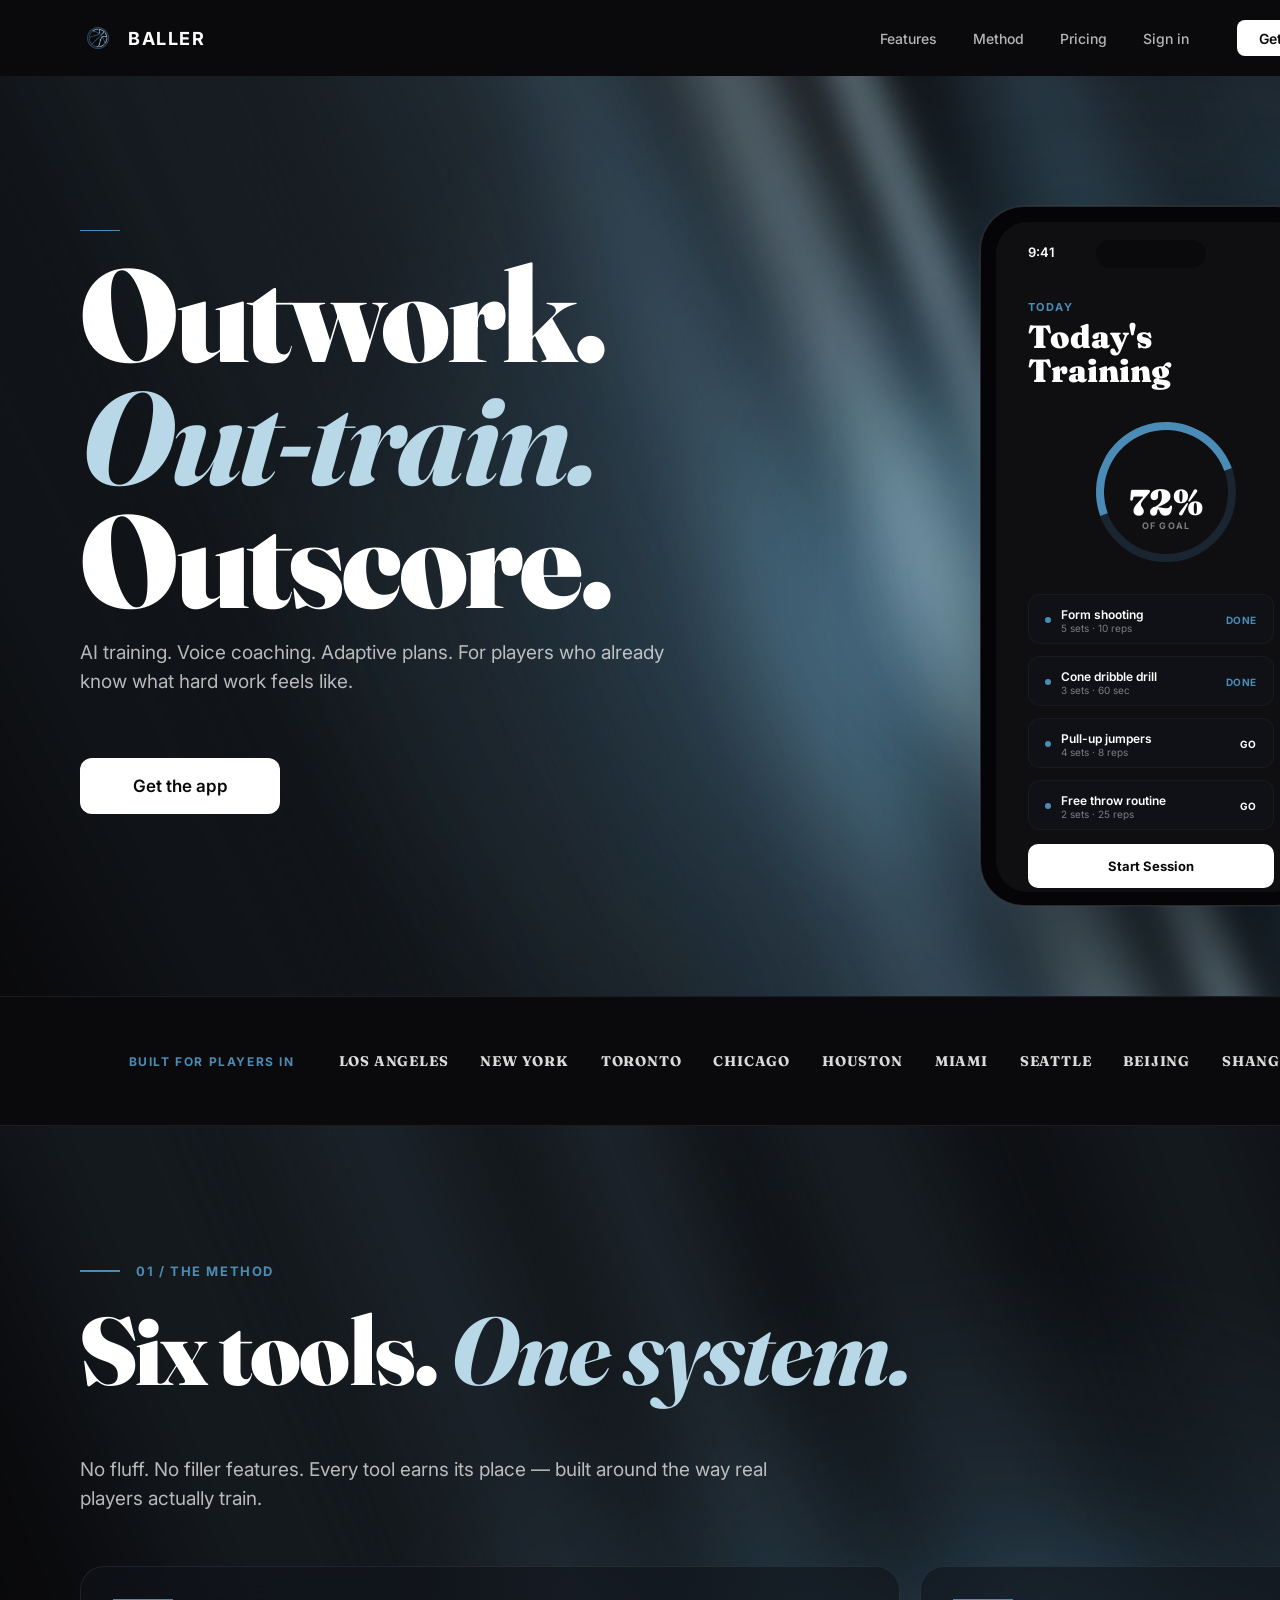
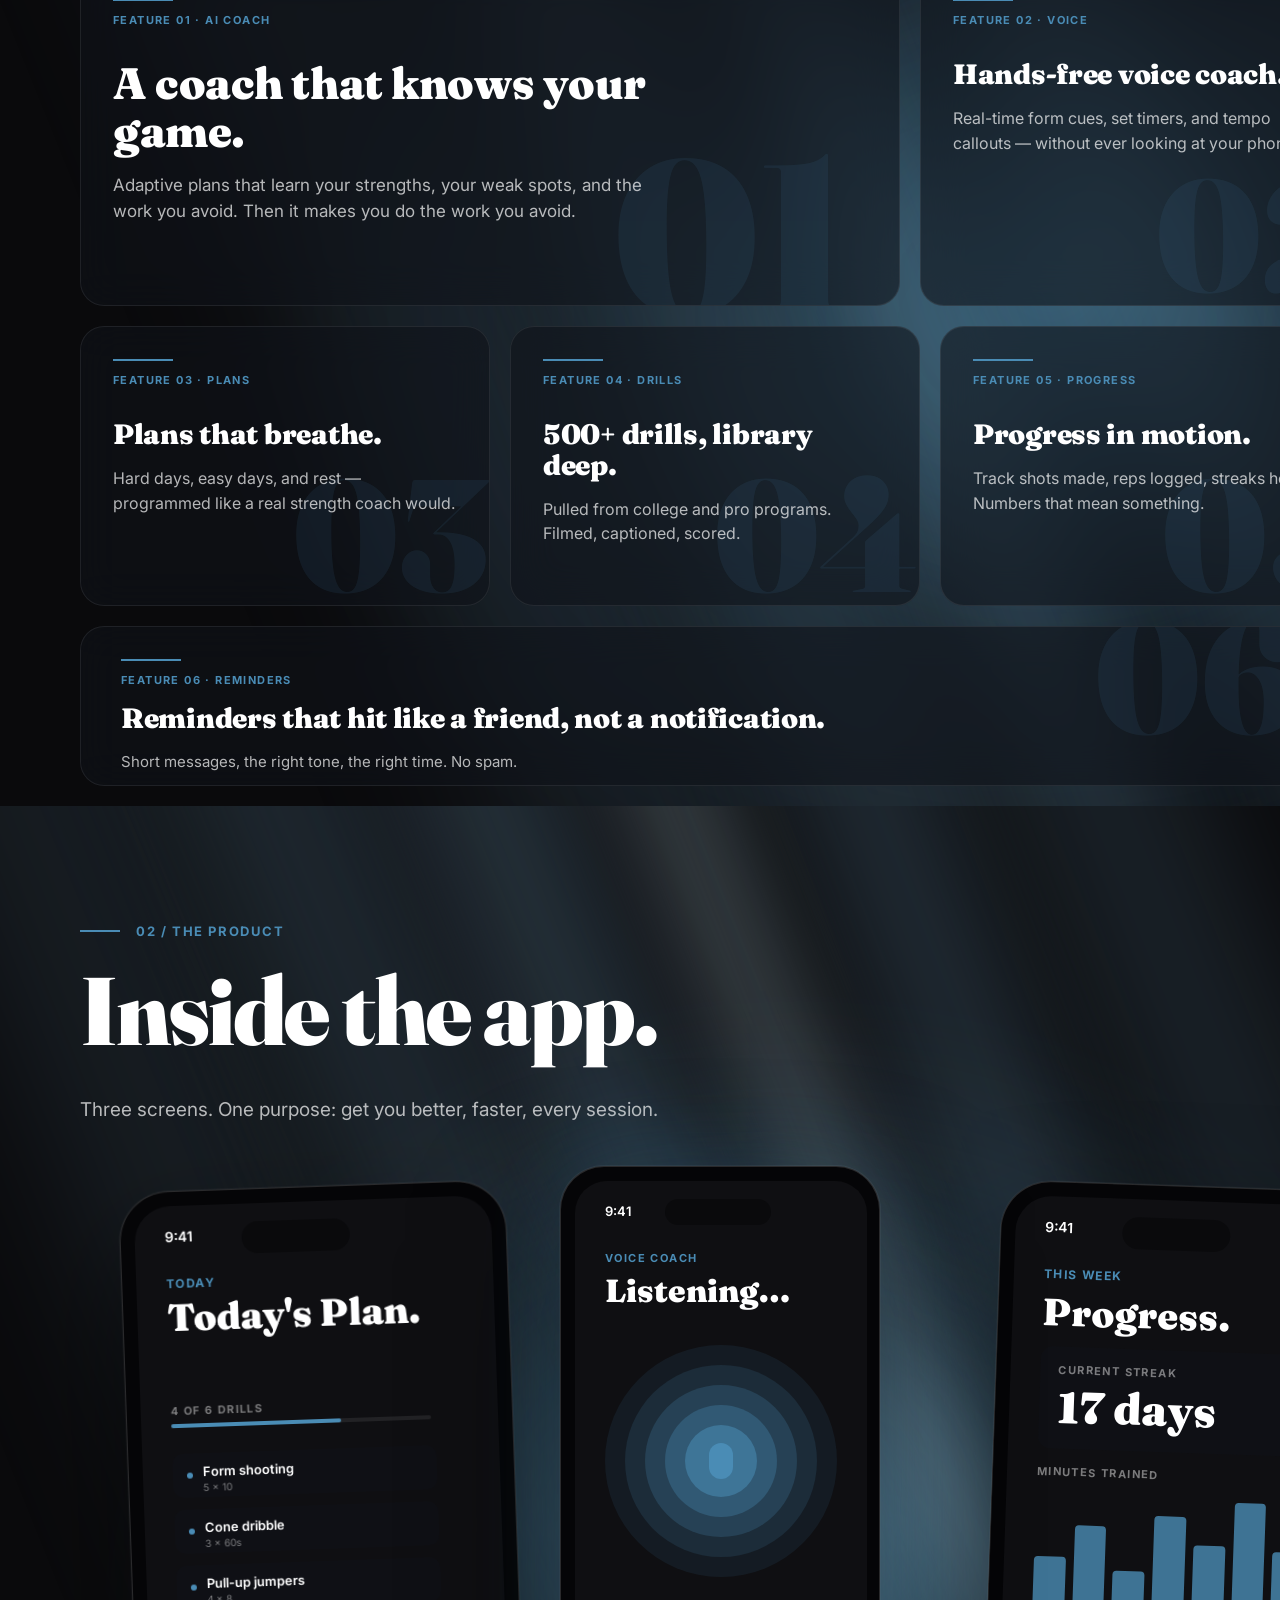
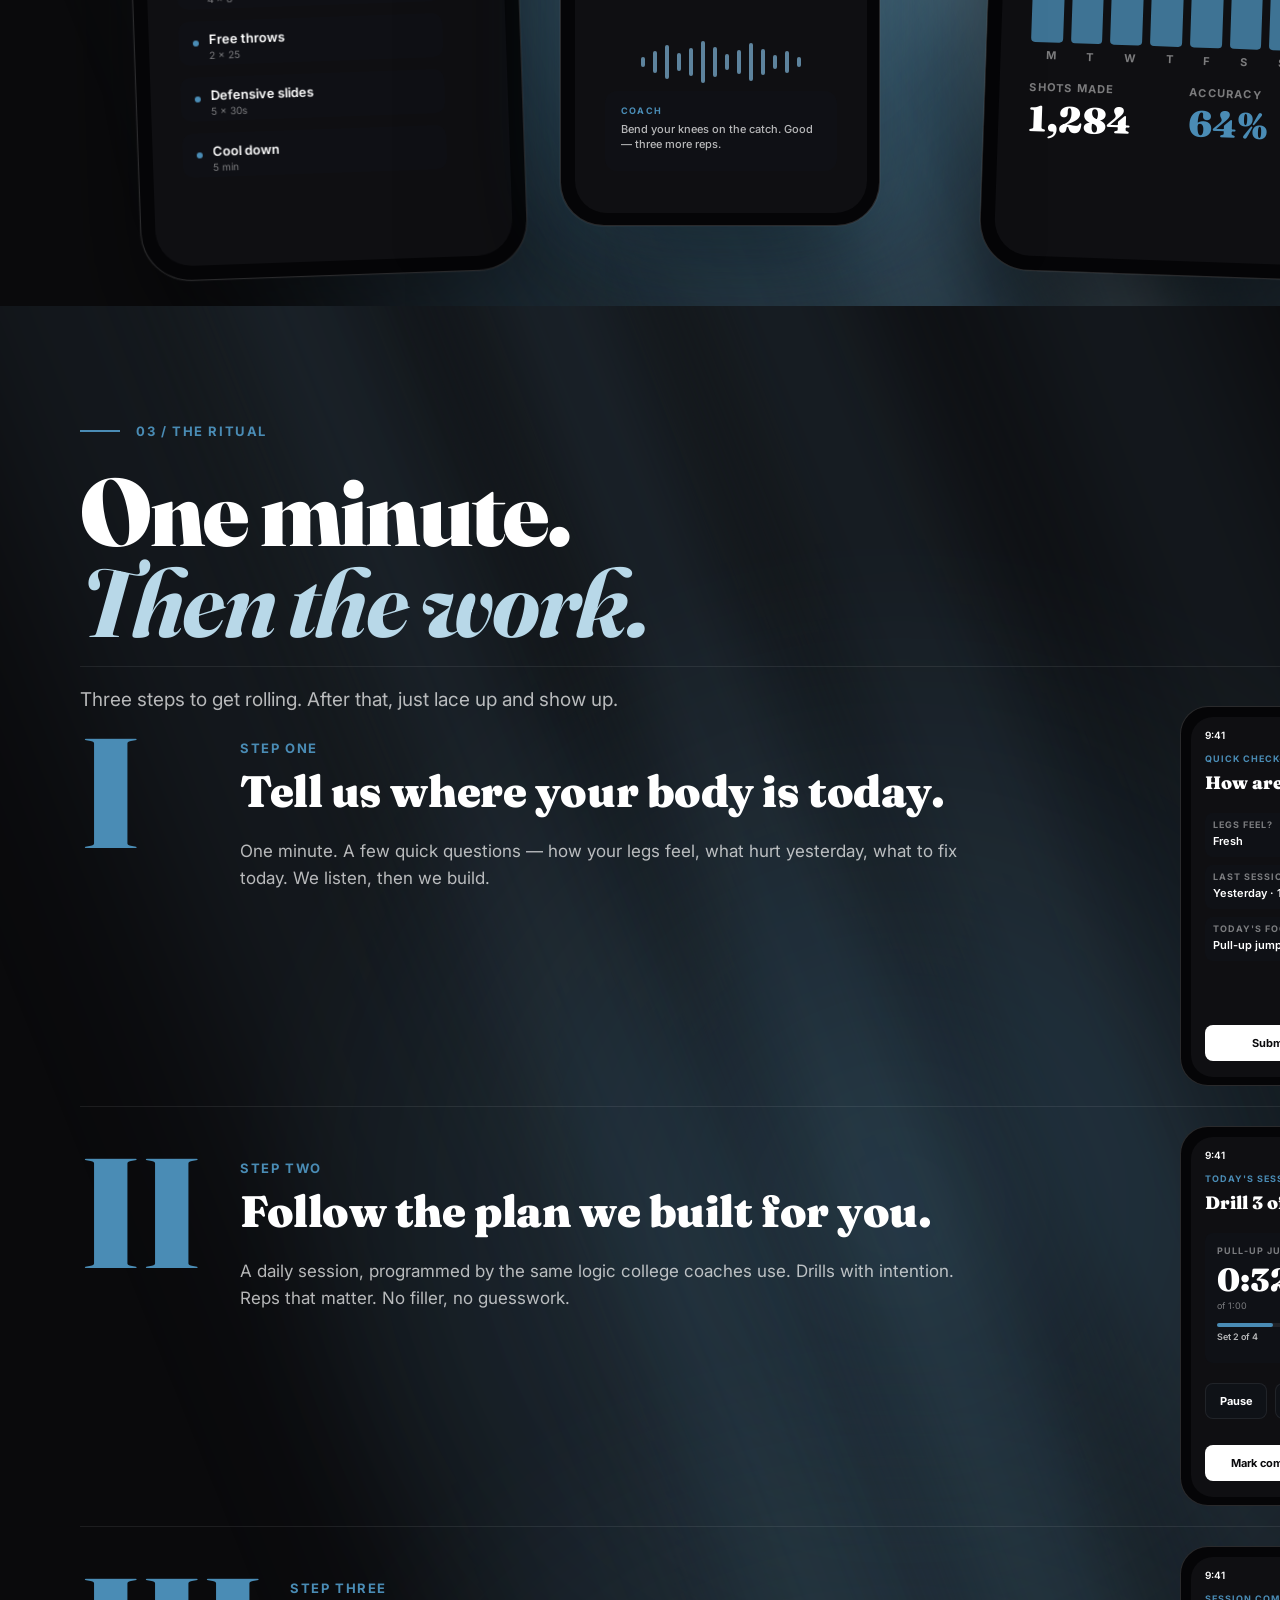
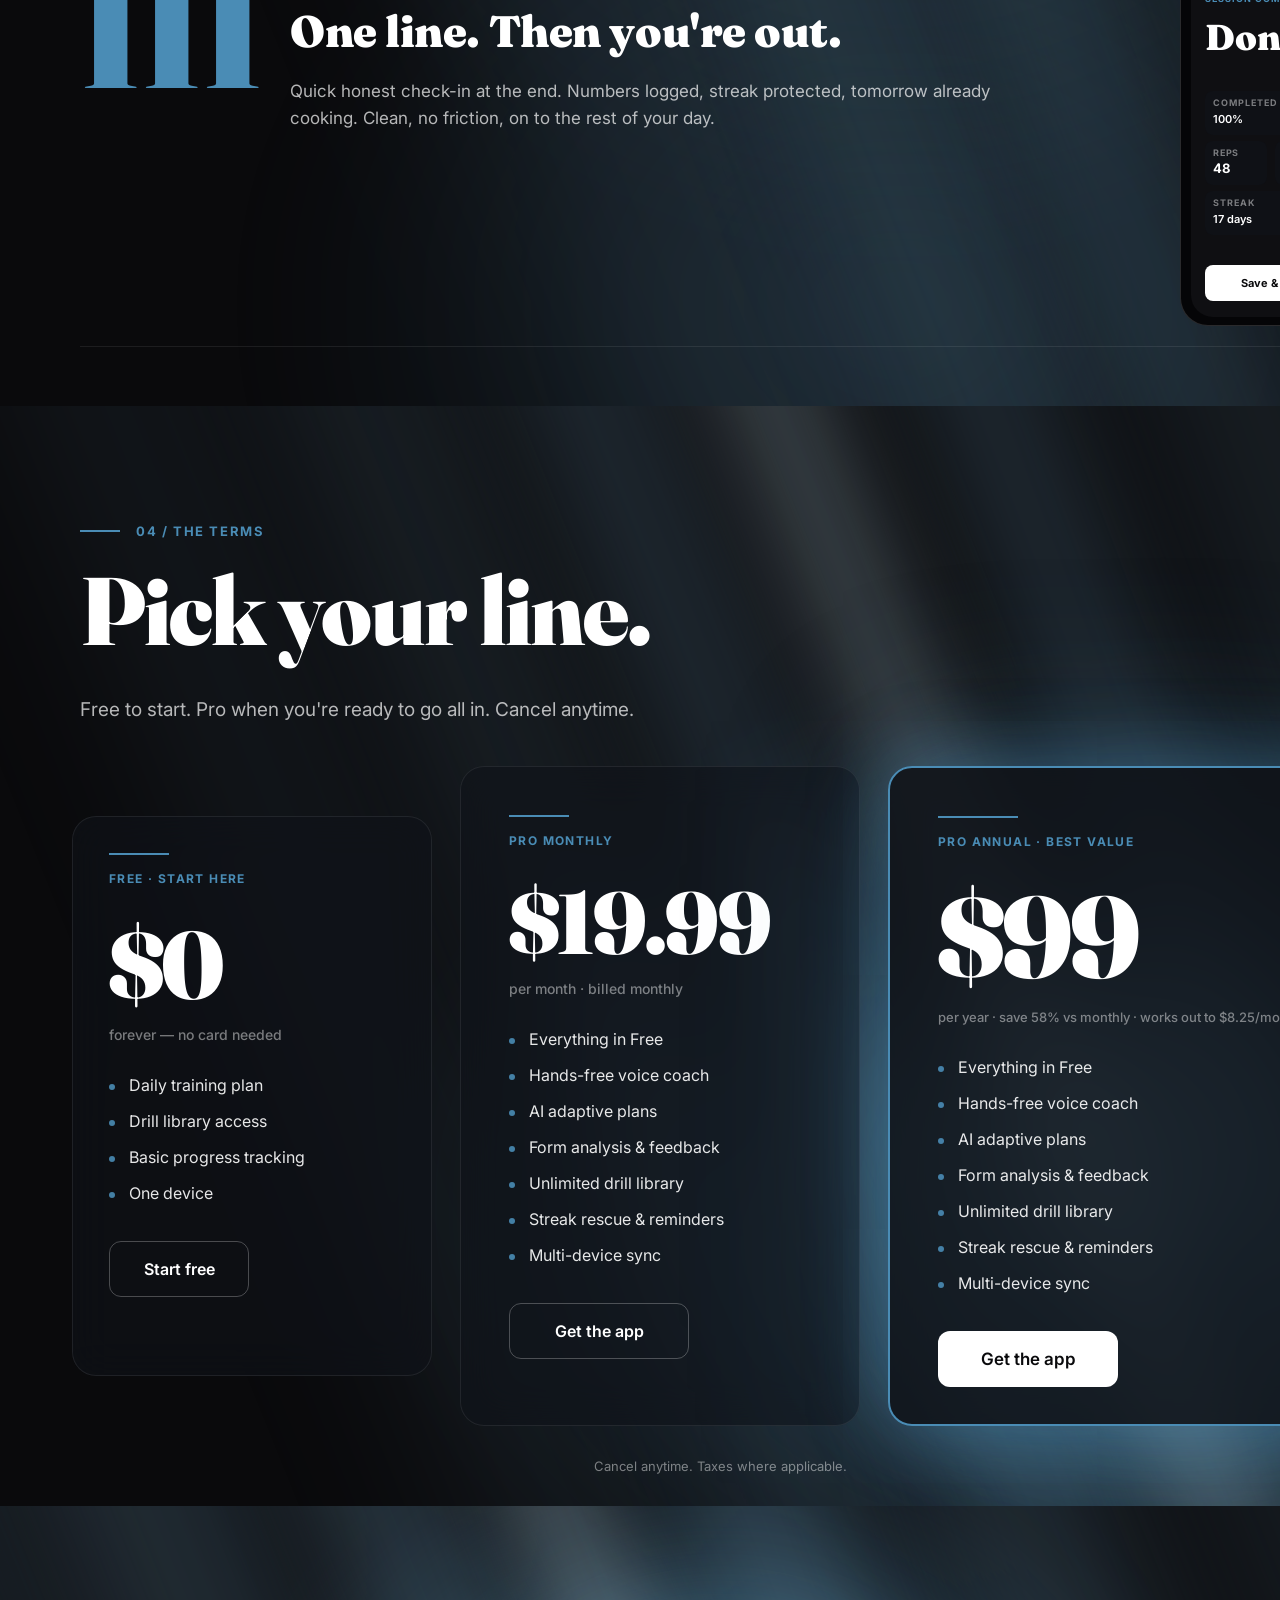
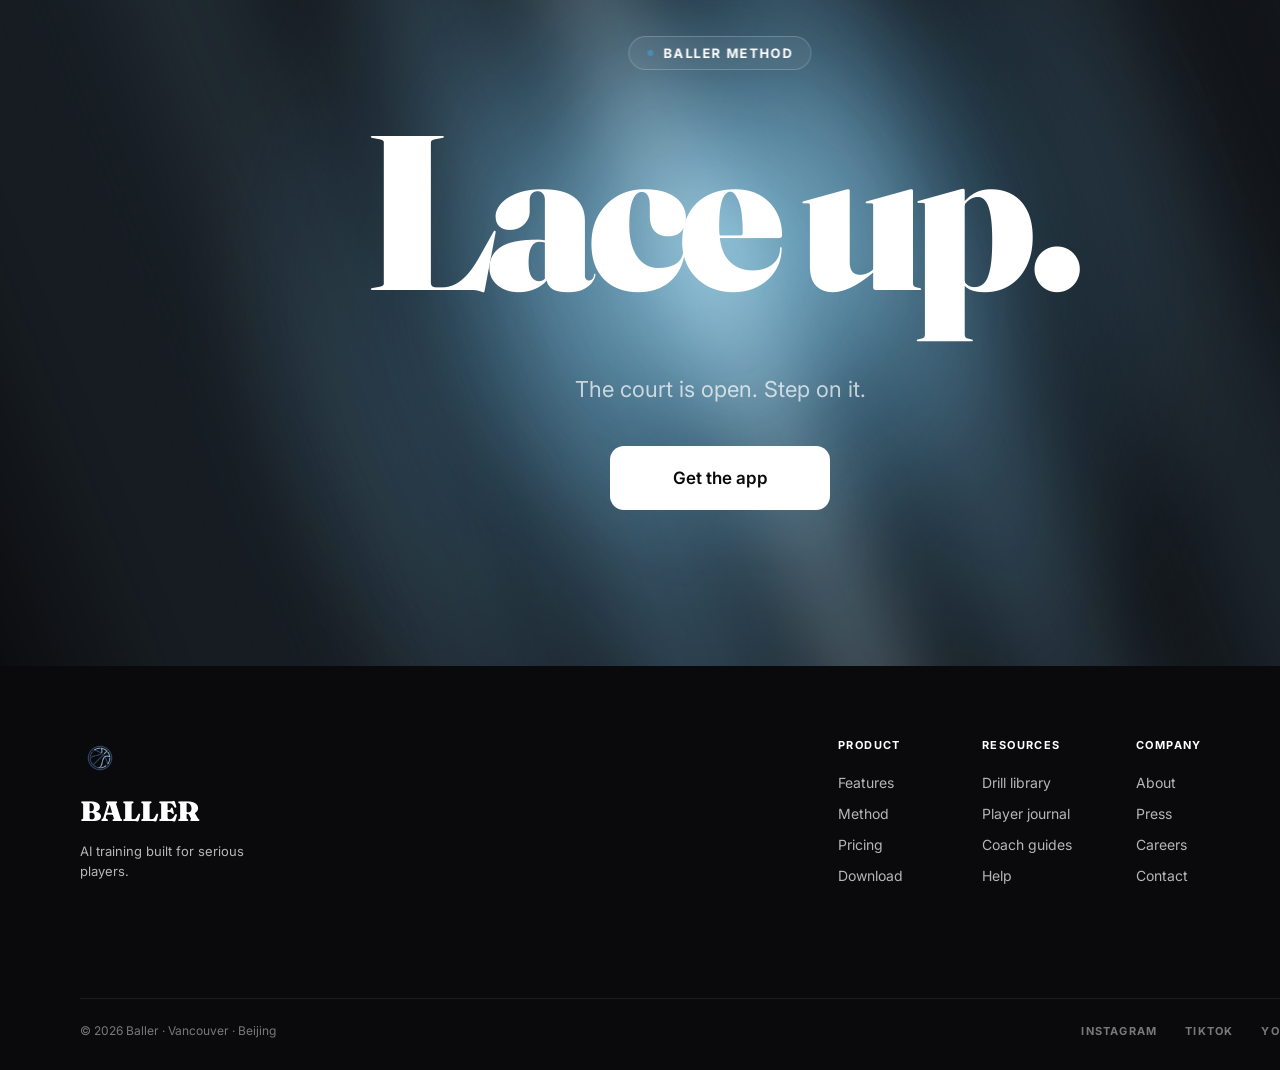
==== commit b7e1a88d: "Replace landing page with new editorial design - New hero with "Outwork. Out-train. Outscore." Fraun" ====
--- a/index.html
+++ b/index.html
@@ -1,600 +1,550 @@
 <!DOCTYPE html>
 <html lang="en">
 <head>
-    <meta charset="UTF-8">
-    <meta name="viewport" content="width=device-width, initial-scale=1.0">
-    <title>Baller — AI Basketball Training</title>
-    <meta name="description" content="Train smarter with AI-powered basketball plans tailored to your skill level, goals, and schedule.">
-    <style>
-        :root {
-            --bg: #F7F7F9;
-            --white: #FFFFFF;
-            --blue: #4A8CB5;
-            --blue-light: rgba(74,140,181,0.08);
-            --blue-glow: rgba(74,140,181,0.12);
-            --green: #22C55E;
-            --green-hover: #1dad50;
-            --gold: #FBBF24;
-            --text: #191A14;
-            --text-60: rgba(25,26,20,0.60);
-            --text-38: rgba(25,26,20,0.38);
-            --text-22: rgba(25,26,20,0.22);
-            --surface: rgba(0,0,0,0.04);
-            --border: rgba(0,0,0,0.08);
-            --card-top: #F7F7FA;
-            --card-bot: rgba(255,255,255,0.95);
-            --shadow: rgba(0,0,0,0.06);
-            --r-sm: 8px;
-            --r-md: 14px;
-            --r-lg: 24px;
-        }
-        * { margin: 0; padding: 0; box-sizing: border-box; }
-        html { scroll-behavior: smooth; }
-        body {
-            font-family: -apple-system, BlinkMacSystemFont, 'SF Pro Display', 'SF Pro Text', system-ui, sans-serif;
-            color: var(--text); background: var(--bg);
-            -webkit-font-smoothing: antialiased;
-            font-size: 16px; line-height: 1.6;
-            overflow-x: hidden;
-        }
-
-        /* ===== AMBIENT ===== */
-        .ambient {
-            position: fixed; inset: 0; z-index: 0;
-            pointer-events: none; overflow: hidden;
-        }
-        .glow {
-            position: absolute; border-radius: 50%;
-            filter: blur(120px);
-        }
-        .glow-1 {
-            width: 600px; height: 600px;
-            background: rgba(74,140,181,0.09);
-            top: -10%; left: 5%;
-            animation: drift-a 22s ease-in-out infinite;
-        }
-        .glow-2 {
-            width: 500px; height: 500px;
-            background: rgba(34,197,94,0.05);
-            top: 30%; right: -8%;
-            animation: drift-b 28s ease-in-out infinite;
-        }
-        .glow-3 {
-            width: 450px; height: 450px;
-            background: rgba(74,140,181,0.06);
-            bottom: 0; left: 25%;
-            animation: drift-c 25s ease-in-out infinite;
-        }
-        @keyframes drift-a {
-            0%, 100% { transform: translate(0,0); }
-            33% { transform: translate(80px, 60px); }
-            66% { transform: translate(-20px, 100px); }
-        }
-        @keyframes drift-b {
-            0%, 100% { transform: translate(0,0); }
-            33% { transform: translate(-70px, 80px); }
-            66% { transform: translate(-100px, -20px); }
-        }
-        @keyframes drift-c {
-            0%, 100% { transform: translate(0,0); }
-            33% { transform: translate(60px, -60px); }
-            66% { transform: translate(90px, 20px); }
-        }
-
-        nav, section, footer { position: relative; z-index: 2; }
-
-        /* ===== NAV ===== */
-        nav {
-            position: fixed; top: 0; left: 0; right: 0; z-index: 50;
-            height: 56px; padding: 0 clamp(20px, 4vw, 48px);
-            display: flex; align-items: center; justify-content: space-between;
-            background: rgba(247,247,249,0.8);
-            backdrop-filter: blur(20px); -webkit-backdrop-filter: blur(20px);
-            border-bottom: 1px solid var(--border);
-        }
-        .nav-brand {
-            display: flex; align-items: center; gap: 8px;
-            text-decoration: none; color: var(--text);
-        }
-        .nav-icon {
-            width: 30px; height: 30px;
-            border-radius: var(--r-sm);
-            background: var(--blue);
-            display: flex; align-items: center; justify-content: center;
-        }
-        .nav-icon svg { width: 18px; height: 18px; }
-        .nav-brand span { font-size: 17px; font-weight: 700; }
-        .nav-links { display: flex; align-items: center; gap: 24px; }
-        .nav-links a {
-            font-size: 14px; font-weight: 500; color: var(--text-60);
-            text-decoration: none; transition: color 0.15s;
-        }
-        .nav-links a:hover { color: var(--text); }
-        .nav-cta {
-            background: var(--green) !important; color: var(--white) !important;
-            padding: 7px 16px; border-radius: var(--r-sm);
-            font-weight: 700 !important; font-size: 14px !important;
-            transition: background 0.15s;
-        }
-        .nav-cta:hover { background: var(--green-hover) !important; color: var(--white) !important; }
-
-        /* ===== HERO ===== */
-        .hero {
-            min-height: 100vh;
-            display: flex; align-items: center; justify-content: center;
-            padding: 120px clamp(20px, 4vw, 48px) 80px;
-        }
-        .hero-inner {
-            max-width: 1100px; width: 100%;
-            display: grid; grid-template-columns: 1fr 1fr;
-            align-items: center;
-            gap: clamp(40px, 5vw, 80px);
-        }
-        .hero-text { max-width: 480px; }
-        .hero-tag {
-            display: inline-flex; align-items: center; gap: 6px;
-            font-size: 12px; font-weight: 600;
-            color: var(--blue); letter-spacing: 1px;
-            text-transform: uppercase;
-            margin-bottom: 20px;
-        }
-        .hero-tag::before {
-            content: ''; width: 6px; height: 6px;
-            border-radius: 50%; background: var(--blue);
-        }
-        .hero h1 {
-            font-size: clamp(36px, 5vw, 52px);
-            font-weight: 800; line-height: 1.08;
-            letter-spacing: -1.5px;
-            margin-bottom: 16px;
-        }
-        .hero h1 .accent { color: var(--blue); }
-        .hero-body {
-            font-size: 16px; line-height: 1.7;
-            color: var(--text-60);
-            margin-bottom: 32px;
-        }
-        .hero-actions { display: flex; align-items: center; gap: 12px; flex-wrap: wrap; }
-        .btn-green {
-            display: inline-flex; align-items: center; gap: 8px;
-            background: var(--green); color: var(--white);
-            text-decoration: none; font-size: 15px; font-weight: 700;
-            padding: 13px 26px; border-radius: var(--r-sm);
-            transition: background 0.15s, transform 0.2s;
-        }
-        .btn-green:hover { background: var(--green-hover); transform: translateY(-1px); }
-        .btn-green svg { width: 16px; height: 16px; }
-        .btn-outline {
-            display: inline-flex; align-items: center;
-            color: var(--text-60); text-decoration: none;
-            font-size: 15px; font-weight: 500;
-            padding: 13px 20px; border-radius: var(--r-sm);
-            border: 1px solid var(--border);
-            transition: border-color 0.15s, color 0.15s;
-        }
-        .btn-outline:hover { border-color: var(--text-22); color: var(--text); }
-
-        /* Phone mockup */
-        .hero-phone { display: flex; justify-content: center; }
-        .phone {
-            width: 280px;
-            background: var(--text);
-            border-radius: 40px;
-            padding: 10px;
-            box-shadow: 0 32px 64px var(--shadow), 0 0 0 1px rgba(0,0,0,0.04);
-        }
-        .phone-inner {
-            background: var(--bg);
-            border-radius: 32px;
-            overflow: hidden;
-            aspect-ratio: 9/19.5;
-            display: flex; flex-direction: column;
-        }
-        .phone-status {
-            height: 44px; padding: 0 20px;
-            display: flex; align-items: flex-end; justify-content: center;
-            padding-bottom: 6px; position: relative;
-        }
-        .phone-notch {
-            width: 100px; height: 28px;
-            background: var(--text);
-            border-radius: 0 0 16px 16px;
-        }
-        .phone-content {
-            flex: 1; padding: 16px 16px 12px;
-            display: flex; flex-direction: column;
-        }
-        .pc-greeting {
-            font-size: 13px; color: var(--text-38);
-            font-weight: 500; margin-bottom: 2px;
-        }
-        .pc-name {
-            font-size: 22px; font-weight: 800;
-            letter-spacing: -0.5px; margin-bottom: 16px;
-        }
-        /* Glass card inside phone */
-        .pc-card {
-            background: linear-gradient(180deg, var(--card-top), var(--card-bot));
-            border: 1px solid var(--border);
-            border-radius: var(--r-md);
-            padding: 16px;
-            box-shadow: 0 2px 8px var(--shadow);
-            margin-bottom: 10px;
-        }
-        .pc-card-head {
-            display: flex; align-items: center; justify-content: space-between;
-            margin-bottom: 12px;
-        }
-        .pc-card-title { font-size: 11px; font-weight: 600; color: var(--text-38); text-transform: uppercase; letter-spacing: 0.5px; }
-        .pc-card-badge {
-            font-size: 10px; font-weight: 700; color: var(--blue);
-            background: var(--blue-light); padding: 2px 8px;
-            border-radius: 100px;
-        }
-        .pc-drill {
-            display: flex; align-items: center; gap: 10px;
-            padding: 10px 0;
-            border-bottom: 1px solid rgba(0,0,0,0.04);
-        }
-        .pc-drill:last-child { border-bottom: none; padding-bottom: 0; }
-        .pc-drill-num {
-            width: 26px; height: 26px; border-radius: 7px;
-            background: var(--blue-light); color: var(--blue);
-            display: flex; align-items: center; justify-content: center;
-            font-size: 11px; font-weight: 800; flex-shrink: 0;
-        }
-        .pc-drill-name { font-size: 13px; font-weight: 600; flex: 1; }
-        .pc-drill-time { font-size: 11px; color: var(--text-38); font-weight: 500; }
-
-        /* Stats card */
-        .pc-stats {
-            display: grid; grid-template-columns: 1fr 1fr 1fr;
-            gap: 8px;
-        }
-        .pc-stat {
-            background: linear-gradient(180deg, var(--card-top), var(--card-bot));
-            border: 1px solid var(--border);
-            border-radius: var(--r-sm);
-            padding: 10px 8px; text-align: center;
-            box-shadow: 0 1px 4px var(--shadow);
-        }
-        .pc-stat-val { font-size: 20px; font-weight: 800; letter-spacing: -0.5px; }
-        .pc-stat-val.blue { color: var(--blue); }
-        .pc-stat-val.green { color: var(--green); }
-        .pc-stat-val.gold { color: var(--gold); }
-        .pc-stat-label { font-size: 10px; color: var(--text-38); font-weight: 500; margin-top: 2px; }
-
-        .pc-bottom { margin-top: auto; }
-        .pc-btn {
-            width: 100%; padding: 12px;
-            background: var(--green); color: var(--white);
-            border: none; border-radius: var(--r-sm);
-            font-size: 14px; font-weight: 700;
-            text-align: center;
-        }
-
-        /* ===== FEATURES ===== */
-        .features {
-            padding: clamp(60px, 8vw, 120px) clamp(20px, 4vw, 48px);
-            max-width: 1100px; margin: 0 auto;
-        }
-        .feat-head { max-width: 420px; margin-bottom: clamp(40px, 5vw, 64px); }
-        .s-tag {
-            font-size: 12px; font-weight: 600; color: var(--blue);
-            letter-spacing: 1px; text-transform: uppercase;
-            margin-bottom: 12px;
-        }
-        .feat-head h2 {
-            font-size: clamp(28px, 3.5vw, 40px);
-            font-weight: 800; letter-spacing: -1px;
-            line-height: 1.1; margin-bottom: 12px;
-        }
-        .feat-head p { font-size: 15px; color: var(--text-60); line-height: 1.7; }
-
-        .feat-grid {
-            display: grid; grid-template-columns: repeat(3, 1fr);
-            gap: 12px;
-        }
-        .feat-card {
-            background: linear-gradient(180deg, var(--card-top), var(--card-bot));
-            border: 1px solid var(--border);
-            border-radius: var(--r-md);
-            padding: clamp(24px, 3vw, 32px);
-            box-shadow: 0 2px 8px var(--shadow);
-            transition: transform 0.3s cubic-bezier(0.16,1,0.3,1);
-        }
-        .feat-card:hover { transform: translateY(-4px); }
-        .feat-icon {
-            width: 40px; height: 40px; border-radius: 10px;
-            background: var(--blue-light);
-            display: flex; align-items: center; justify-content: center;
-            margin-bottom: 16px;
-        }
-        .feat-icon svg { width: 20px; height: 20px; color: var(--blue); }
-        .feat-card h3 { font-size: 16px; font-weight: 700; margin-bottom: 6px; }
-        .feat-card p { font-size: 14px; color: var(--text-60); line-height: 1.65; }
-
-        /* ===== HOW ===== */
-        .how {
-            padding: clamp(60px, 8vw, 120px) clamp(20px, 4vw, 48px);
-            background: rgba(74,140,181,0.03);
-            border-top: 1px solid var(--border);
-            border-bottom: 1px solid var(--border);
-        }
-        .how-inner {
-            max-width: 1100px; margin: 0 auto;
-            display: grid; grid-template-columns: 1fr 2fr;
-            gap: clamp(40px, 5vw, 80px); align-items: start;
-        }
-        .how-head h2 {
-            font-size: clamp(28px, 3.5vw, 40px);
-            font-weight: 800; letter-spacing: -1px; line-height: 1.1;
-        }
-        .how-steps { display: flex; flex-direction: column; }
-        .how-step {
-            display: grid; grid-template-columns: 44px 1fr;
-            gap: 16px; align-items: start;
-            padding: clamp(20px, 2.5vw, 28px) 0;
-            border-bottom: 1px solid var(--border);
-        }
-        .how-step:last-child { border-bottom: none; }
-        .step-circle {
-            width: 36px; height: 36px; border-radius: 10px;
-            background: var(--blue-light); color: var(--blue);
-            display: flex; align-items: center; justify-content: center;
-            font-size: 15px; font-weight: 800;
-        }
-        .how-step h3 { font-size: 15px; font-weight: 700; margin-bottom: 4px; }
-        .how-step p { font-size: 14px; color: var(--text-60); line-height: 1.65; }
-
-        /* ===== CTA ===== */
-        .cta {
-            padding: clamp(80px, 10vw, 140px) clamp(20px, 4vw, 48px);
-            text-align: center;
-        }
-        .cta-inner { max-width: 480px; margin: 0 auto; }
-        .cta h2 {
-            font-size: clamp(28px, 4vw, 44px);
-            font-weight: 800; letter-spacing: -1.2px;
-            line-height: 1.1; margin-bottom: 14px;
-        }
-        .cta h2 .accent { color: var(--blue); }
-        .cta p {
-            font-size: 16px; color: var(--text-60);
-            line-height: 1.7; margin-bottom: 28px;
-        }
-
-        /* ===== FOOTER ===== */
-        footer {
-            border-top: 1px solid var(--border);
-            padding: 24px clamp(20px, 4vw, 48px);
-        }
-        .foot-inner {
-            max-width: 1100px; margin: 0 auto;
-            display: flex; align-items: center; justify-content: space-between;
-        }
-        .foot-copy { font-size: 12px; color: var(--text-38); }
-        .foot-links { display: flex; gap: 20px; }
-        .foot-links a {
-            font-size: 12px; color: var(--text-38);
-            text-decoration: none; transition: color 0.15s;
-        }
-        .foot-links a:hover { color: var(--text-60); }
-
-        /* ===== REVEAL ===== */
-        .sr {
-            opacity: 0; transform: translateY(16px);
-            transition: opacity 0.6s cubic-bezier(0.16,1,0.3,1), transform 0.6s cubic-bezier(0.16,1,0.3,1);
-        }
-        .sr.vis { opacity: 1; transform: none; }
-        .d1 { transition-delay: 0.06s; }
-        .d2 { transition-delay: 0.12s; }
-        .d3 { transition-delay: 0.18s; }
-
-        @media (prefers-reduced-motion: reduce) {
-            *, *::before, *::after {
-                animation-duration: 0.01ms !important;
-                transition-duration: 0.01ms !important;
-            }
-        }
-
-        @media (max-width: 860px) {
-            .hero-inner { grid-template-columns: 1fr; text-align: center; }
-            .hero-text { max-width: 100%; margin: 0 auto; }
-            .hero-body { margin-left: auto; margin-right: auto; }
-            .hero-actions { justify-content: center; }
-            .hero-phone { order: -1; }
-            .phone { width: 240px; }
-            .feat-grid { grid-template-columns: 1fr; max-width: 380px; margin: 0 auto; }
-            .how-inner { grid-template-columns: 1fr; }
-        }
-        @media (max-width: 480px) {
-            .nav-links a:not(.nav-cta) { display: none; }
-            .hero h1 { font-size: 32px; }
-            .foot-inner { flex-direction: column; gap: 10px; text-align: center; }
-        }
-    </style>
+  <meta charset="UTF-8">
+  <meta name="viewport" content="width=1440">
+  <title>Baller — Outwork. Out-train. Outscore.</title>
+  <meta name="description" content="AI training. Voice coaching. Adaptive plans. For players who already know what hard work feels like.">
+  <link rel="preconnect" href="https://fonts.googleapis.com">
+  <link rel="preconnect" href="https://fonts.gstatic.com" crossorigin>
+  <link href="https://fonts.googleapis.com/css2?family=Fraunces:ital,opsz,wght@0,9..144,700;0,9..144,900;1,9..144,700;1,9..144,900&family=Inter:wght@400;500;600;700&display=swap" rel="stylesheet">
+  <link rel="stylesheet" href="styles.css">
 </head>
 <body>
-
-<div class="ambient" aria-hidden="true">
-    <div class="glow glow-1"></div>
-    <div class="glow glow-2"></div>
-    <div class="glow glow-3"></div>
+<div class="canvas">
+
+  <!-- ===================== NAV ===================== -->
+  <nav class="nav">
+    <div class="nav__brand">
+      <img src="assets/baller-logo.png" alt="" class="nav__logo">
+      <span class="nav__wordmark">BALLER</span>
+    </div>
+    <div class="nav__links">
+      <a href="#features" class="nav__link">Features</a>
+      <a href="#method" class="nav__link">Method</a>
+      <a href="#pricing" class="nav__link">Pricing</a>
+      <a href="#signin" class="nav__link">Sign in</a>
+      <a href="#cta" class="nav__cta">Get the app</a>
+    </div>
+  </nav>
+
+  <!-- ===================== HERO ===================== -->
+  <section class="hero">
+    <div class="beams">
+      <!-- Wide atmospheric base bloom -->
+      <div class="bloom" style="left:200px;top:-200px;width:1600px;height:1400px;background:radial-gradient(ellipse at 60% 50%, rgba(74,140,181,0.32) 0%, transparent 65%);filter:blur(30px)"></div>
+
+      <!-- Concentrated phone-side bloom -->
+      <div class="bloom" style="left:600px;top:50px;width:900px;height:900px;background:radial-gradient(circle, rgba(74,140,181,0.50) 0%, transparent 60%);filter:blur(25px)"></div>
+      <div class="bloom" style="left:780px;top:200px;width:560px;height:560px;background:radial-gradient(circle, rgba(127,181,217,0.55) 0%, transparent 60%);filter:blur(20px)"></div>
+
+      <!-- Diagonal light shafts — fanning from upper-right down to lower-left -->
+      <!-- Far left subtle -->
+      <div class="shaft" style="left:-100px;top:-900px;width:300px;height:2800px;background:linear-gradient(90deg, transparent 0%, rgba(127,181,217,0.10) 50%, transparent 100%);filter:blur(90px);transform:rotate(-26deg)"></div>
+      <!-- Mid left soft -->
+      <div class="shaft" style="left:200px;top:-900px;width:340px;height:2800px;background:linear-gradient(90deg, transparent 0%, rgba(127,181,217,0.16) 50%, transparent 100%);filter:blur(80px);transform:rotate(-25deg)"></div>
+      <!-- Center soft wide -->
+      <div class="shaft" style="left:450px;top:-900px;width:380px;height:2800px;background:linear-gradient(90deg, transparent 0%, rgba(127,181,217,0.22) 50%, transparent 100%);filter:blur(70px);transform:rotate(-23deg)"></div>
+      <!-- Center bright -->
+      <div class="shaft" style="left:680px;top:-900px;width:220px;height:2800px;background:linear-gradient(90deg, transparent 0%, rgba(127,181,217,0.34) 50%, transparent 100%);filter:blur(45px);transform:rotate(-22deg)"></div>
+      <!-- Brightest core shaft -->
+      <div class="shaft" style="left:870px;top:-900px;width:130px;height:2800px;background:linear-gradient(90deg, transparent 0%, rgba(184,216,232,0.50) 50%, transparent 100%);filter:blur(28px);transform:rotate(-22deg)"></div>
+      <!-- Sharp highlight ray -->
+      <div class="shaft" style="left:1020px;top:-900px;width:70px;height:2800px;background:linear-gradient(90deg, transparent 0%, rgba(184,216,232,0.60) 50%, transparent 100%);filter:blur(18px);transform:rotate(-22deg)"></div>
+      <!-- Right of phone medium -->
+      <div class="shaft" style="left:1140px;top:-900px;width:170px;height:2800px;background:linear-gradient(90deg, transparent 0%, rgba(127,181,217,0.32) 50%, transparent 100%);filter:blur(45px);transform:rotate(-21deg)"></div>
+      <!-- Far right wide -->
+      <div class="shaft" style="left:1320px;top:-800px;width:280px;height:2700px;background:linear-gradient(90deg, transparent 0%, rgba(127,181,217,0.20) 50%, transparent 100%);filter:blur(70px);transform:rotate(-20deg)"></div>
+      <!-- Very far right faint -->
+      <div class="shaft" style="left:1560px;top:-700px;width:200px;height:2500px;background:linear-gradient(90deg, transparent 0%, rgba(127,181,217,0.14) 50%, transparent 100%);filter:blur(80px);transform:rotate(-19deg)"></div>
+    </div>
+
+    <div class="hero__left">
+      <div class="hero__eyebrow"></div>
+      <h1 class="hero__title">Outwork.<br><em class="italic-emphasis">Out-train.</em><br>Outscore.</h1>
+      <p class="hero__subtitle">AI training. Voice coaching. Adaptive plans. For players who already know what hard work feels like.</p>
+      <a href="#cta" class="btn btn--primary hero__cta">Get the app</a>
+    </div>
+
+    <div class="phone phone--hero">
+      <div class="phone__screen">
+        <div class="phone__island"></div>
+        <span class="phone__time">9:41</span>
+        <span class="phone__eyebrow">TODAY</span>
+        <h3 class="phone__title">Today's Training</h3>
+        <div class="phone__ring">
+          <div class="phone__ring-inner"></div>
+          <span class="phone__ring-pct">72%</span>
+          <span class="phone__ring-label">OF GOAL</span>
+        </div>
+        <div class="phone__drill" style="top:372px">
+          <span class="phone__drill-dot"></span>
+          <span class="phone__drill-name">Form shooting</span>
+          <span class="phone__drill-meta">5 sets · 10 reps</span>
+          <span class="phone__drill-state phone__drill-state--done">DONE</span>
+        </div>
+        <div class="phone__drill" style="top:434px">
+          <span class="phone__drill-dot"></span>
+          <span class="phone__drill-name">Cone dribble drill</span>
+          <span class="phone__drill-meta">3 sets · 60 sec</span>
+          <span class="phone__drill-state phone__drill-state--done">DONE</span>
+        </div>
+        <div class="phone__drill" style="top:496px">
+          <span class="phone__drill-dot"></span>
+          <span class="phone__drill-name">Pull-up jumpers</span>
+          <span class="phone__drill-meta">4 sets · 8 reps</span>
+          <span class="phone__drill-state">GO</span>
+        </div>
+        <div class="phone__drill" style="top:558px">
+          <span class="phone__drill-dot"></span>
+          <span class="phone__drill-name">Free throw routine</span>
+          <span class="phone__drill-meta">2 sets · 25 reps</span>
+          <span class="phone__drill-state">GO</span>
+        </div>
+        <div class="phone__start-btn">Start Session</div>
+      </div>
+    </div>
+
+    <span class="hero__scroll">SCROLL ↓</span>
+  </section>
+
+  <!-- ===================== TRUST STRIP ===================== -->
+  <section class="trust">
+    <span class="trust__label">BUILT FOR PLAYERS IN</span>
+    <div class="trust__cities">
+      <span>LOS ANGELES</span>
+      <span>NEW YORK</span>
+      <span>TORONTO</span>
+      <span>CHICAGO</span>
+      <span>HOUSTON</span>
+      <span>MIAMI</span>
+      <span>SEATTLE</span>
+      <span>BEIJING</span>
+      <span>SHANGHAI</span>
+    </div>
+  </section>
+
+  <!-- ===================== FEATURES ===================== -->
+  <section class="features" id="features">
+    <div class="beams">
+      <div class="bloom" style="left:200px;top:100px;width:1400px;height:1400px;background:radial-gradient(ellipse at 60% 50%, rgba(74,140,181,0.30) 0%, transparent 65%);filter:blur(30px)"></div>
+      <div class="bloom" style="left:600px;top:300px;width:900px;height:900px;background:radial-gradient(circle, rgba(74,140,181,0.40) 0%, transparent 60%);filter:blur(25px)"></div>
+      <div class="shaft" style="left:200px;top:-1000px;width:340px;height:3300px;background:linear-gradient(90deg, transparent 0%, rgba(127,181,217,0.14) 50%, transparent 100%);filter:blur(80px);transform:rotate(-22deg)"></div>
+      <div class="shaft" style="left:500px;top:-1000px;width:280px;height:3300px;background:linear-gradient(90deg, transparent 0%, rgba(127,181,217,0.20) 50%, transparent 100%);filter:blur(60px);transform:rotate(-22deg)"></div>
+      <div class="shaft" style="left:780px;top:-1000px;width:160px;height:3300px;background:linear-gradient(90deg, transparent 0%, rgba(127,181,217,0.26) 50%, transparent 100%);filter:blur(50px);transform:rotate(-21deg)"></div>
+      <div class="shaft" style="left:1000px;top:-1000px;width:240px;height:3300px;background:linear-gradient(90deg, transparent 0%, rgba(127,181,217,0.18) 50%, transparent 100%);filter:blur(60px);transform:rotate(-23deg)"></div>
+      <div class="shaft" style="left:1280px;top:-900px;width:300px;height:3200px;background:linear-gradient(90deg, transparent 0%, rgba(127,181,217,0.14) 50%, transparent 100%);filter:blur(75px);transform:rotate(-20deg)"></div>
+    </div>
+    <div class="features__header">
+      <span class="eyebrow">01 / THE METHOD</span>
+      <h2 class="display">Six tools. <em class="italic-emphasis">One system.</em></h2>
+      <p class="lead">No fluff. No filler features. Every tool earns its place — built around the way real players actually train.</p>
+    </div>
+
+    <article class="feat feat--01">
+      <div class="feat__rule"></div>
+      <span class="feat__label">FEATURE 01 · AI COACH</span>
+      <span class="feat__num">01</span>
+      <h3 class="feat__title">A coach that knows your game.</h3>
+      <p class="feat__body">Adaptive plans that learn your strengths, your weak spots, and the work you avoid. Then it makes you do the work you avoid.</p>
+    </article>
+
+    <article class="feat feat--02">
+      <div class="feat__rule"></div>
+      <span class="feat__label">FEATURE 02 · VOICE</span>
+      <span class="feat__num">02</span>
+      <h3 class="feat__title">Hands-free voice coach.</h3>
+      <p class="feat__body">Real-time form cues, set timers, and tempo callouts — without ever looking at your phone.</p>
+    </article>
+
+    <article class="feat feat--03">
+      <div class="feat__rule"></div>
+      <span class="feat__label">FEATURE 03 · PLANS</span>
+      <span class="feat__num">03</span>
+      <h3 class="feat__title">Plans that breathe.</h3>
+      <p class="feat__body">Hard days, easy days, and rest — programmed like a real strength coach would.</p>
+    </article>
+
+    <article class="feat feat--04">
+      <div class="feat__rule"></div>
+      <span class="feat__label">FEATURE 04 · DRILLS</span>
+      <span class="feat__num">04</span>
+      <h3 class="feat__title">500+ drills, library deep.</h3>
+      <p class="feat__body">Pulled from college and pro programs. Filmed, captioned, scored.</p>
+    </article>
+
+    <article class="feat feat--05">
+      <div class="feat__rule"></div>
+      <span class="feat__label">FEATURE 05 · PROGRESS</span>
+      <span class="feat__num">05</span>
+      <h3 class="feat__title">Progress in motion.</h3>
+      <p class="feat__body">Track shots made, reps logged, streaks held. Numbers that mean something.</p>
+    </article>
+
+    <article class="feat feat--06">
+      <div class="feat__rule"></div>
+      <span class="feat__label">FEATURE 06 · REMINDERS</span>
+      <span class="feat__num">06</span>
+      <h3 class="feat__title">Reminders that hit like a friend, not a notification.</h3>
+      <p class="feat__body">Short messages, the right tone, the right time. No spam.</p>
+    </article>
+  </section>
+
+  <!-- ===================== APP PREVIEW ===================== -->
+  <section class="app-preview">
+    <div class="beams">
+      <div class="bloom" style="left:0;top:100px;width:1600px;height:1200px;background:radial-gradient(ellipse at 50% 60%, rgba(74,140,181,0.40) 0%, transparent 60%);filter:blur(30px)"></div>
+      <div class="bloom" style="left:300px;top:300px;width:900px;height:900px;background:radial-gradient(circle, rgba(74,140,181,0.45) 0%, transparent 60%);filter:blur(25px)"></div>
+      <div class="bloom" style="left:550px;top:450px;width:500px;height:500px;background:radial-gradient(circle, rgba(127,181,217,0.40) 0%, transparent 60%);filter:blur(20px)"></div>
+      <div class="shaft" style="left:100px;top:-900px;width:320px;height:2900px;background:linear-gradient(90deg, transparent 0%, rgba(127,181,217,0.16) 50%, transparent 100%);filter:blur(80px);transform:rotate(-22deg)"></div>
+      <div class="shaft" style="left:380px;top:-900px;width:280px;height:2900px;background:linear-gradient(90deg, transparent 0%, rgba(127,181,217,0.22) 50%, transparent 100%);filter:blur(60px);transform:rotate(-23deg)"></div>
+      <div class="shaft" style="left:620px;top:-900px;width:200px;height:2900px;background:linear-gradient(90deg, transparent 0%, rgba(127,181,217,0.30) 50%, transparent 100%);filter:blur(50px);transform:rotate(-22deg)"></div>
+      <div class="shaft" style="left:830px;top:-900px;width:140px;height:2900px;background:linear-gradient(90deg, transparent 0%, rgba(184,216,232,0.34) 50%, transparent 100%);filter:blur(40px);transform:rotate(-22deg)"></div>
+      <div class="shaft" style="left:980px;top:-900px;width:200px;height:2900px;background:linear-gradient(90deg, transparent 0%, rgba(127,181,217,0.26) 50%, transparent 100%);filter:blur(50px);transform:rotate(-21deg)"></div>
+      <div class="shaft" style="left:1190px;top:-900px;width:280px;height:2900px;background:linear-gradient(90deg, transparent 0%, rgba(127,181,217,0.18) 50%, transparent 100%);filter:blur(60px);transform:rotate(-22deg)"></div>
+    </div>
+    <div class="app-preview__header">
+      <span class="eyebrow">02 / THE PRODUCT</span>
+      <h2 class="display">Inside the app.</h2>
+      <p class="lead">Three screens. One purpose: get you better, faster, every session.</p>
+    </div>
+
+    <!-- Phone 1: Today's Plan -->
+    <div class="phone phone--app1">
+      <div class="phone__screen">
+        <div class="phone__island"></div>
+        <span class="phone__time">9:41</span>
+        <span class="phone__eyebrow">TODAY</span>
+        <h3 class="phone__title">Today's Plan.</h3>
+        <span class="ap__progress-label">4 OF 6 DRILLS</span>
+        <div class="ap__progress-track"></div>
+        <div class="ap__progress-fill"></div>
+        <div class="ap__row" style="top:248px"><span class="ap__dot"></span><span class="ap__name">Form shooting</span><span class="ap__meta">5 × 10</span></div>
+        <div class="ap__row" style="top:304px"><span class="ap__dot"></span><span class="ap__name">Cone dribble</span><span class="ap__meta">3 × 60s</span></div>
+        <div class="ap__row" style="top:360px"><span class="ap__dot"></span><span class="ap__name">Pull-up jumpers</span><span class="ap__meta">4 × 8</span></div>
+        <div class="ap__row" style="top:416px"><span class="ap__dot"></span><span class="ap__name">Free throws</span><span class="ap__meta">2 × 25</span></div>
+        <div class="ap__row" style="top:472px"><span class="ap__dot"></span><span class="ap__name">Defensive slides</span><span class="ap__meta">5 × 30s</span></div>
+        <div class="ap__row" style="top:528px"><span class="ap__dot"></span><span class="ap__name">Cool down</span><span class="ap__meta">5 min</span></div>
+      </div>
+    </div>
+
+    <!-- Phone 2: Voice Coach -->
+    <div class="phone phone--app2">
+      <div class="phone__screen">
+        <div class="phone__island"></div>
+        <span class="phone__time">9:41</span>
+        <span class="phone__eyebrow">VOICE COACH</span>
+        <h3 class="phone__title">Listening…</h3>
+        <div class="vc__ring vc__ring--1"></div>
+        <div class="vc__ring vc__ring--2"></div>
+        <div class="vc__ring vc__ring--3"></div>
+        <div class="vc__ring vc__ring--4"></div>
+        <div class="vc__ring vc__ring--5"></div>
+        <div class="vc__core"></div>
+        <div class="vc__waveform">
+          <span style="height:10px"></span><span style="height:22px"></span><span style="height:34px"></span><span style="height:18px"></span><span style="height:28px"></span><span style="height:42px"></span><span style="height:30px"></span><span style="height:16px"></span><span style="height:24px"></span><span style="height:38px"></span><span style="height:26px"></span><span style="height:14px"></span><span style="height:22px"></span><span style="height:10px"></span>
+        </div>
+        <div class="vc__quote">
+          <span class="vc__quote-label">COACH</span>
+          <p class="vc__quote-text">Bend your knees on the catch. Good — three more reps.</p>
+        </div>
+      </div>
+    </div>
+
+    <!-- Phone 3: Progress -->
+    <div class="phone phone--app3">
+      <div class="phone__screen">
+        <div class="phone__island"></div>
+        <span class="phone__time">9:41</span>
+        <span class="phone__eyebrow">THIS WEEK</span>
+        <h3 class="phone__title">Progress.</h3>
+        <div class="pg__streak">
+          <span class="pg__streak-label">CURRENT STREAK</span>
+          <span class="pg__streak-num">17 days</span>
+        </div>
+        <span class="pg__chart-label">MINUTES TRAINED</span>
+        <div class="pg__bars">
+          <div class="pg__bar" style="height:86px"></div>
+          <div class="pg__bar" style="height:118px"></div>
+          <div class="pg__bar" style="height:74px"></div>
+          <div class="pg__bar" style="height:130px"></div>
+          <div class="pg__bar" style="height:102px"></div>
+          <div class="pg__bar" style="height:146px"></div>
+          <div class="pg__bar" style="height:98px"></div>
+        </div>
+        <div class="pg__bar-labels">
+          <span>M</span><span>T</span><span>W</span><span>T</span><span>F</span><span>S</span><span>S</span>
+        </div>
+        <div class="pg__stats">
+          <div class="pg__stat">
+            <span class="pg__stat-label">SHOTS MADE</span>
+            <span class="pg__stat-num">1,284</span>
+          </div>
+          <div class="pg__stat" style="left:160px">
+            <span class="pg__stat-label">ACCURACY</span>
+            <span class="pg__stat-num pg__stat-num--ocean">64%</span>
+          </div>
+        </div>
+      </div>
+    </div>
+  </section>
+
+  <!-- ===================== HOW IT WORKS ===================== -->
+  <section class="how">
+    <div class="beams">
+      <div class="bloom" style="left:200px;top:200px;width:1400px;height:1400px;background:radial-gradient(ellipse at 50% 50%, rgba(74,140,181,0.22) 0%, transparent 65%);filter:blur(40px)"></div>
+      <div class="bloom" style="left:200px;top:1000px;width:1400px;height:1200px;background:radial-gradient(ellipse at 50% 50%, rgba(74,140,181,0.18) 0%, transparent 65%);filter:blur(40px)"></div>
+      <div class="shaft" style="left:200px;top:-1200px;width:380px;height:4000px;background:linear-gradient(90deg, transparent 0%, rgba(127,181,217,0.12) 50%, transparent 100%);filter:blur(90px);transform:rotate(-22deg)"></div>
+      <div class="shaft" style="left:500px;top:-1200px;width:260px;height:4000px;background:linear-gradient(90deg, transparent 0%, rgba(127,181,217,0.18) 50%, transparent 100%);filter:blur(60px);transform:rotate(-22deg)"></div>
+      <div class="shaft" style="left:760px;top:-1200px;width:200px;height:4000px;background:linear-gradient(90deg, transparent 0%, rgba(127,181,217,0.22) 50%, transparent 100%);filter:blur(55px);transform:rotate(-21deg)"></div>
+      <div class="shaft" style="left:980px;top:-1200px;width:240px;height:4000px;background:linear-gradient(90deg, transparent 0%, rgba(127,181,217,0.18) 50%, transparent 100%);filter:blur(60px);transform:rotate(-22deg)"></div>
+      <div class="shaft" style="left:1240px;top:-1200px;width:340px;height:4000px;background:linear-gradient(90deg, transparent 0%, rgba(127,181,217,0.12) 50%, transparent 100%);filter:blur(80px);transform:rotate(-21deg)"></div>
+    </div>
+    <div class="how__header">
+      <span class="eyebrow">03 / THE RITUAL</span>
+      <h2 class="display">One minute.<br><em class="italic-emphasis">Then the work.</em></h2>
+      <p class="lead">Three steps to get rolling. After that, just lace up and show up.</p>
+    </div>
+    <div class="how__divider" style="top:360px"></div>
+
+    <div class="how__step" style="top:420px">
+      <span class="how__numeral">I</span>
+      <div class="how__text">
+        <span class="how__label">STEP ONE</span>
+        <h3 class="how__title">Tell us where your body is today.</h3>
+        <p class="how__body">One minute. A few quick questions — how your legs feel, what hurt yesterday, what to fix today. We listen, then we build.</p>
+      </div>
+      <div class="phone phone--how">
+        <div class="phone__screen">
+          <span class="how__phone-time">9:41</span>
+          <span class="how__phone-eyebrow">QUICK CHECK-IN</span>
+          <h4 class="how__phone-title">How are you?</h4>
+          <div class="how__phone-card" style="top:96px">
+            <span class="how__phone-card-label">LEGS FEEL?</span>
+            <span class="how__phone-card-value">Fresh</span>
+          </div>
+          <div class="how__phone-card" style="top:148px">
+            <span class="how__phone-card-label">LAST SESSION</span>
+            <span class="how__phone-card-value">Yesterday · 12 min</span>
+          </div>
+          <div class="how__phone-card" style="top:200px">
+            <span class="how__phone-card-label">TODAY'S FOCUS</span>
+            <span class="how__phone-card-value">Pull-up jumpers</span>
+          </div>
+          <div class="how__phone-btn">Submit</div>
+        </div>
+      </div>
+    </div>
+
+    <div class="how__divider" style="top:800px"></div>
+
+    <div class="how__step" style="top:840px">
+      <span class="how__numeral how__numeral--ii">II</span>
+      <div class="how__text">
+        <span class="how__label">STEP TWO</span>
+        <h3 class="how__title">Follow the plan we built for you.</h3>
+        <p class="how__body">A daily session, programmed by the same logic college coaches use. Drills with intention. Reps that matter. No filler, no guesswork.</p>
+      </div>
+      <div class="phone phone--how">
+        <div class="phone__screen">
+          <span class="how__phone-time">9:41</span>
+          <span class="how__phone-eyebrow">TODAY'S SESSION</span>
+          <h4 class="how__phone-title">Drill 3 of 6</h4>
+          <div class="how__phone-card how__phone-card--big">
+            <span class="how__phone-card-label">PULL-UP JUMPERS</span>
+            <span class="how__phone-card-time">0:32</span>
+            <span class="how__phone-card-meta">of 1:00</span>
+            <div class="how__phone-track"></div>
+            <div class="how__phone-fill"></div>
+            <span class="how__phone-set">Set 2 of 4</span>
+          </div>
+          <div class="how__phone-btn how__phone-btn--small">Pause</div>
+          <div class="how__phone-btn how__phone-btn--small how__phone-btn--right">Skip</div>
+          <div class="how__phone-btn">Mark complete</div>
+        </div>
+      </div>
+    </div>
+
+    <div class="how__divider" style="top:1220px"></div>
+
+    <div class="how__step" style="top:1260px">
+      <span class="how__numeral how__numeral--iii">III</span>
+      <div class="how__text how__text--iii">
+        <span class="how__label">STEP THREE</span>
+        <h3 class="how__title">One line. Then you're out.</h3>
+        <p class="how__body">Quick honest check-in at the end. Numbers logged, streak protected, tomorrow already cooking. Clean, no friction, on to the rest of your day.</p>
+      </div>
+      <div class="phone phone--how">
+        <div class="phone__screen">
+          <span class="how__phone-time">9:41</span>
+          <span class="how__phone-eyebrow">SESSION COMPLETE</span>
+          <h4 class="how__phone-title how__phone-title--big">Done.</h4>
+          <div class="how__phone-card" style="top:134px;height:44px">
+            <span class="how__phone-card-label">COMPLETED</span>
+            <span class="how__phone-card-value">100%</span>
+          </div>
+          <div class="how__phone-mini">
+            <span class="how__phone-mini-label">REPS</span>
+            <span class="how__phone-mini-val">48</span>
+          </div>
+          <div class="how__phone-mini" style="left:84px">
+            <span class="how__phone-mini-label">TIME</span>
+            <span class="how__phone-mini-val">12 min</span>
+          </div>
+          <div class="how__phone-card" style="top:234px;height:44px">
+            <span class="how__phone-card-label">STREAK</span>
+            <span class="how__phone-card-value">17 days</span>
+          </div>
+          <div class="how__phone-btn">Save &amp; exit</div>
+        </div>
+      </div>
+    </div>
+
+    <div class="how__divider" style="top:1640px"></div>
+  </section>
+
+  <!-- ===================== PRICING ===================== -->
+  <section class="pricing" id="pricing">
+    <div class="beams">
+      <div class="bloom" style="left:300px;top:200px;width:1400px;height:1200px;background:radial-gradient(ellipse at 65% 50%, rgba(74,140,181,0.34) 0%, transparent 65%);filter:blur(30px)"></div>
+      <div class="bloom" style="left:700px;top:350px;width:900px;height:900px;background:radial-gradient(circle, rgba(74,140,181,0.50) 0%, transparent 60%);filter:blur(25px)"></div>
+      <div class="bloom" style="left:850px;top:450px;width:500px;height:500px;background:radial-gradient(circle, rgba(127,181,217,0.40) 0%, transparent 60%);filter:blur(20px)"></div>
+      <div class="shaft" style="left:200px;top:-900px;width:280px;height:2900px;background:linear-gradient(90deg, transparent 0%, rgba(127,181,217,0.10) 50%, transparent 100%);filter:blur(80px);transform:rotate(-22deg)"></div>
+      <div class="shaft" style="left:480px;top:-900px;width:240px;height:2900px;background:linear-gradient(90deg, transparent 0%, rgba(127,181,217,0.16) 50%, transparent 100%);filter:blur(60px);transform:rotate(-22deg)"></div>
+      <div class="shaft" style="left:720px;top:-900px;width:200px;height:2900px;background:linear-gradient(90deg, transparent 0%, rgba(127,181,217,0.24) 50%, transparent 100%);filter:blur(50px);transform:rotate(-22deg)"></div>
+      <div class="shaft" style="left:920px;top:-900px;width:160px;height:2900px;background:linear-gradient(90deg, transparent 0%, rgba(184,216,232,0.34) 50%, transparent 100%);filter:blur(40px);transform:rotate(-22deg)"></div>
+      <div class="shaft" style="left:1100px;top:-900px;width:200px;height:2900px;background:linear-gradient(90deg, transparent 0%, rgba(127,181,217,0.24) 50%, transparent 100%);filter:blur(50px);transform:rotate(-21deg)"></div>
+      <div class="shaft" style="left:1320px;top:-900px;width:280px;height:2900px;background:linear-gradient(90deg, transparent 0%, rgba(127,181,217,0.16) 50%, transparent 100%);filter:blur(70px);transform:rotate(-20deg)"></div>
+    </div>
+    <div class="pricing__header">
+      <span class="eyebrow">04 / THE TERMS</span>
+      <h2 class="display">Pick your line.</h2>
+      <p class="lead">Free to start. Pro when you're ready to go all in. Cancel anytime.</p>
+    </div>
+
+    <article class="plan plan--free">
+      <div class="plan__rule"></div>
+      <span class="plan__label">FREE · START HERE</span>
+      <div class="plan__price">$0</div>
+      <span class="plan__price-meta">forever — no card needed</span>
+      <ul class="plan__features">
+        <li>Daily training plan</li>
+        <li>Drill library access</li>
+        <li>Basic progress tracking</li>
+        <li>One device</li>
+      </ul>
+      <a href="#start" class="btn btn--secondary plan__cta">Start free</a>
+    </article>
+
+    <article class="plan plan--monthly">
+      <div class="plan__rule"></div>
+      <span class="plan__label">PRO MONTHLY</span>
+      <div class="plan__price">$19.99</div>
+      <span class="plan__price-meta">per month · billed monthly</span>
+      <ul class="plan__features">
+        <li>Everything in Free</li>
+        <li>Hands-free voice coach</li>
+        <li>AI adaptive plans</li>
+        <li>Form analysis &amp; feedback</li>
+        <li>Unlimited drill library</li>
+        <li>Streak rescue &amp; reminders</li>
+        <li>Multi-device sync</li>
+      </ul>
+      <a href="#monthly" class="btn btn--secondary plan__cta">Get the app</a>
+    </article>
+
+    <article class="plan plan--annual">
+      <div class="plan__rule"></div>
+      <span class="plan__label">PRO ANNUAL · BEST VALUE</span>
+      <div class="plan__price">$99</div>
+      <span class="plan__price-meta">per year · save 58% vs monthly · works out to $8.25/month</span>
+      <ul class="plan__features">
+        <li>Everything in Free</li>
+        <li>Hands-free voice coach</li>
+        <li>AI adaptive plans</li>
+        <li>Form analysis &amp; feedback</li>
+        <li>Unlimited drill library</li>
+        <li>Streak rescue &amp; reminders</li>
+        <li>Multi-device sync</li>
+      </ul>
+      <a href="#annual" class="btn btn--primary plan__cta">Get the app</a>
+    </article>
+
+    <p class="pricing__fineprint">Cancel anytime. Taxes where applicable.</p>
+  </section>
+
+  <!-- ===================== FINAL CTA ===================== -->
+  <section class="final-cta">
+    <div class="beams">
+      <div class="bloom" style="left:120px;top:-200px;width:1200px;height:1200px;background:radial-gradient(circle at 50% 50%, rgba(74,140,181,0.55) 0%, transparent 60%);filter:blur(30px)"></div>
+      <div class="bloom" style="left:320px;top:-50px;width:800px;height:800px;background:radial-gradient(circle, rgba(74,140,181,0.65) 0%, transparent 58%);filter:blur(25px)"></div>
+      <div class="bloom" style="left:470px;top:80px;width:500px;height:500px;background:radial-gradient(circle, rgba(127,181,217,0.55) 0%, transparent 60%);filter:blur(20px)"></div>
+      <div class="shaft" style="left:-100px;top:-800px;width:380px;height:2500px;background:linear-gradient(90deg, transparent 0%, rgba(127,181,217,0.16) 50%, transparent 100%);filter:blur(80px);transform:rotate(-22deg)"></div>
+      <div class="shaft" style="left:200px;top:-800px;width:280px;height:2500px;background:linear-gradient(90deg, transparent 0%, rgba(127,181,217,0.24) 50%, transparent 100%);filter:blur(55px);transform:rotate(-22deg)"></div>
+      <div class="shaft" style="left:460px;top:-800px;width:220px;height:2500px;background:linear-gradient(90deg, transparent 0%, rgba(127,181,217,0.30) 50%, transparent 100%);filter:blur(45px);transform:rotate(-22deg)"></div>
+      <div class="shaft" style="left:660px;top:-800px;width:160px;height:2500px;background:linear-gradient(90deg, transparent 0%, rgba(184,216,232,0.36) 50%, transparent 100%);filter:blur(35px);transform:rotate(-22deg)"></div>
+      <div class="shaft" style="left:830px;top:-800px;width:220px;height:2500px;background:linear-gradient(90deg, transparent 0%, rgba(127,181,217,0.30) 50%, transparent 100%);filter:blur(45px);transform:rotate(-22deg)"></div>
+      <div class="shaft" style="left:1060px;top:-800px;width:280px;height:2500px;background:linear-gradient(90deg, transparent 0%, rgba(127,181,217,0.22) 50%, transparent 100%);filter:blur(55px);transform:rotate(-22deg)"></div>
+      <div class="shaft" style="left:1340px;top:-800px;width:340px;height:2500px;background:linear-gradient(90deg, transparent 0%, rgba(127,181,217,0.14) 50%, transparent 100%);filter:blur(75px);transform:rotate(-22deg)"></div>
+    </div>
+    <div class="final-cta__chip">
+      <span class="final-cta__dot"></span>
+      BALLER METHOD
+    </div>
+    <h2 class="final-cta__title">Lace up.</h2>
+    <p class="final-cta__sub">The court is open. Step on it.</p>
+    <a href="#cta" class="btn btn--primary final-cta__btn">Get the app</a>
+  </section>
+
+  <!-- ===================== FOOTER ===================== -->
+  <footer class="footer">
+    <div class="footer__top">
+      <div class="footer__brand">
+        <img src="assets/baller-logo.png" alt="" class="footer__logo">
+        <span class="footer__wordmark">BALLER</span>
+        <p class="footer__tagline">AI training built for serious players.</p>
+      </div>
+      <div class="footer__cols">
+        <div class="footer__col">
+          <span class="footer__col-title">PRODUCT</span>
+          <a href="#features">Features</a>
+          <a href="#method">Method</a>
+          <a href="#pricing">Pricing</a>
+          <a href="#download">Download</a>
+        </div>
+        <div class="footer__col">
+          <span class="footer__col-title">RESOURCES</span>
+          <a href="#drills">Drill library</a>
+          <a href="#journal">Player journal</a>
+          <a href="#guides">Coach guides</a>
+          <a href="#help">Help</a>
+        </div>
+        <div class="footer__col">
+          <span class="footer__col-title">COMPANY</span>
+          <a href="#about">About</a>
+          <a href="#press">Press</a>
+          <a href="#careers">Careers</a>
+          <a href="#contact">Contact</a>
+        </div>
+        <div class="footer__col">
+          <span class="footer__col-title">LEGAL</span>
+          <a href="privacy.html">Privacy</a>
+          <a href="terms.html">Terms</a>
+          <a href="privacy.html#cookies">Cookies</a>
+        </div>
+      </div>
+    </div>
+    <div class="footer__bottom">
+      <span class="footer__copy">© 2026 Baller · Vancouver · Beijing</span>
+      <div class="footer__socials">
+        <a href="#instagram">INSTAGRAM</a>
+        <a href="#tiktok">TIKTOK</a>
+        <a href="#youtube">YOUTUBE</a>
+        <a href="#x">X</a>
+      </div>
+    </div>
+  </footer>
+
 </div>
-
-<nav>
-    <a href="/" class="nav-brand">
-        <div class="nav-icon">
-            <svg viewBox="0 0 24 24" fill="none" stroke="white" stroke-width="2" stroke-linecap="round"><circle cx="12" cy="12" r="9"/><path d="M12 3c0 0-4 4-4 9s4 9 4 9"/><path d="M12 3c0 0 4 4 4 9s-4 9-4 9"/><path d="M3.5 9h17M3.5 15h17"/></svg>
-        </div>
-        <span>Baller</span>
-    </a>
-    <div class="nav-links">
-        <a href="#features">Features</a>
-        <a href="#how">How It Works</a>
-        <a href="#" class="nav-cta">Download</a>
-    </div>
-</nav>
-
-<section class="hero">
-    <div class="hero-inner">
-        <div class="hero-text">
-            <p class="hero-tag sr">AI Basketball Training</p>
-            <h1 class="sr d1">Your personal<br><span class="accent">basketball coach</span></h1>
-            <p class="hero-body sr d2">AI-powered training plans built for your position, skill level, and schedule. Every session is purposeful. Every drill moves you forward.</p>
-            <div class="hero-actions sr d3">
-                <a href="#" class="btn-green">
-                    <svg viewBox="0 0 24 24" fill="currentColor"><path d="M18.71 19.5c-.83 1.24-1.71 2.45-3.05 2.47-1.34.03-1.77-.79-3.29-.79-1.53 0-2 .77-3.27.82-1.31.05-2.3-1.32-3.14-2.53C4.25 17 2.94 12.45 4.7 9.39c.87-1.52 2.43-2.48 4.12-2.51 1.28-.02 2.5.87 3.29.87.78 0 2.26-1.07 3.8-.91.65.03 2.47.26 3.64 1.98-.09.06-2.17 1.28-2.15 3.81.03 3.02 2.65 4.03 2.68 4.04-.03.07-.42 1.44-1.38 2.83M13 3.5c.73-.83 1.94-1.46 2.94-1.5.13 1.17-.34 2.35-1.04 3.19-.69.85-1.83 1.51-2.95 1.42-.15-1.15.41-2.35 1.05-3.11z"/></svg>
-                    Download for iOS
-                </a>
-                <a href="#features" class="btn-outline">Learn more</a>
-            </div>
-        </div>
-        <div class="hero-phone sr d2">
-            <div class="phone">
-                <div class="phone-inner">
-                    <div class="phone-status"><div class="phone-notch"></div></div>
-                    <div class="phone-content">
-                        <p class="pc-greeting">Good morning</p>
-                        <p class="pc-name">Today's Plan</p>
-                        <div class="pc-card">
-                            <div class="pc-card-head">
-                                <span class="pc-card-title">Workout</span>
-                                <span class="pc-card-badge">AI Generated</span>
-                            </div>
-                            <div class="pc-drill">
-                                <div class="pc-drill-num">1</div>
-                                <span class="pc-drill-name">Crossover Series</span>
-                                <span class="pc-drill-time">8 min</span>
-                            </div>
-                            <div class="pc-drill">
-                                <div class="pc-drill-num">2</div>
-                                <span class="pc-drill-name">Catch & Shoot</span>
-                                <span class="pc-drill-time">12 min</span>
-                            </div>
-                            <div class="pc-drill">
-                                <div class="pc-drill-num">3</div>
-                                <span class="pc-drill-name">Defensive Slides</span>
-                                <span class="pc-drill-time">6 min</span>
-                            </div>
-                        </div>
-                        <div class="pc-stats">
-                            <div class="pc-stat">
-                                <div class="pc-stat-val blue">87</div>
-                                <div class="pc-stat-label">Score</div>
-                            </div>
-                            <div class="pc-stat">
-                                <div class="pc-stat-val green">12</div>
-                                <div class="pc-stat-label">Sessions</div>
-                            </div>
-                            <div class="pc-stat">
-                                <div class="pc-stat-val gold">5</div>
-                                <div class="pc-stat-label">Streak</div>
-                            </div>
-                        </div>
-                        <div class="pc-bottom">
-                            <div class="pc-btn">Start Training</div>
-                        </div>
-                    </div>
-                </div>
-            </div>
-        </div>
-    </div>
-</section>
-
-<section class="features" id="features">
-    <div class="feat-head sr">
-        <p class="s-tag">Features</p>
-        <h2>Training that thinks with you</h2>
-        <p>Not another workout template. Baller builds real plans the way a real coach would.</p>
-    </div>
-    <div class="feat-grid">
-        <div class="feat-card sr">
-            <div class="feat-icon"><svg viewBox="0 0 24 24" fill="none" stroke="currentColor" stroke-width="1.5"><circle cx="12" cy="12" r="10"/><path d="M12 2a15.3 15.3 0 0 1 4 10 15.3 15.3 0 0 1-4 10 15.3 15.3 0 0 1-4-10 15.3 15.3 0 0 1 4-10z"/><path d="M2 12h20"/></svg></div>
-            <h3>AI Training Plans</h3>
-            <p>Personalized workouts generated based on your position, skill level, and goals.</p>
-        </div>
-        <div class="feat-card sr d1">
-            <div class="feat-icon"><svg viewBox="0 0 24 24" fill="none" stroke="currentColor" stroke-width="1.5"><path d="M22 12h-4l-3 9L9 3l-3 9H2"/></svg></div>
-            <h3>Progress Tracking</h3>
-            <p>Detailed performance scores and skill breakdowns after every session.</p>
-        </div>
-        <div class="feat-card sr d2">
-            <div class="feat-icon"><svg viewBox="0 0 24 24" fill="none" stroke="currentColor" stroke-width="1.5"><rect x="2" y="3" width="20" height="14" rx="2"/><path d="M8 21h8M12 17v4"/></svg></div>
-            <h3>Drill Library</h3>
-            <p>Hundreds of drills for shooting, handles, footwork, defense, and more.</p>
-        </div>
-        <div class="feat-card sr">
-            <div class="feat-icon"><svg viewBox="0 0 24 24" fill="none" stroke="currentColor" stroke-width="1.5"><rect x="3" y="4" width="18" height="18" rx="2"/><path d="M16 2v4M8 2v4M3 10h18"/></svg></div>
-            <h3>Smart Scheduling</h3>
-            <p>Set your time and Baller builds a training schedule around your life.</p>
-        </div>
-        <div class="feat-card sr d1">
-            <div class="feat-icon"><svg viewBox="0 0 24 24" fill="none" stroke="currentColor" stroke-width="1.5"><path d="M13 2L3 14h9l-1 8 10-12h-9l1-8z"/></svg></div>
-            <h3>Adaptive Difficulty</h3>
-            <p>The AI adjusts intensity as you improve so you're always challenged.</p>
-        </div>
-        <div class="feat-card sr d2">
-            <div class="feat-icon"><svg viewBox="0 0 24 24" fill="none" stroke="currentColor" stroke-width="1.5"><path d="M14 2H6a2 2 0 0 0-2 2v16a2 2 0 0 0 2 2h12a2 2 0 0 0 2-2V8z"/><path d="M14 2v6h6M16 13H8M16 17H8M10 9H8"/></svg></div>
-            <h3>AI Reports</h3>
-            <p>AI-generated insights and recommendations after each training session.</p>
-        </div>
-    </div>
-</section>
-
-<section class="how" id="how">
-    <div class="how-inner">
-        <div class="how-head sr">
-            <p class="s-tag">How it works</p>
-            <h2>Start training in three steps</h2>
-        </div>
-        <div class="how-steps">
-            <div class="how-step sr">
-                <div class="step-circle">1</div>
-                <div><h3>Tell us about your game</h3><p>Position, skill level, strengths, weaknesses, and available time.</p></div>
-            </div>
-            <div class="how-step sr d1">
-                <div class="step-circle">2</div>
-                <div><h3>Get a plan built for you</h3><p>The AI designs a multi-week program with drills, progression, and rest days.</p></div>
-            </div>
-            <div class="how-step sr d2">
-                <div class="step-circle">3</div>
-                <div><h3>Train, track, repeat</h3><p>Complete workouts, log results, and get AI feedback as your plan evolves.</p></div>
-            </div>
-        </div>
-    </div>
-</section>
-
-<section class="cta">
-    <div class="cta-inner">
-        <h2 class="sr">Your next workout<br>starts <span class="accent">here</span></h2>
-        <p class="sr d1">Download Baller and start training with an AI coach that adapts to your game.</p>
-        <a href="#" class="btn-green sr d2">
-            <svg viewBox="0 0 24 24" fill="currentColor" width="16" height="16"><path d="M18.71 19.5c-.83 1.24-1.71 2.45-3.05 2.47-1.34.03-1.77-.79-3.29-.79-1.53 0-2 .77-3.27.82-1.31.05-2.3-1.32-3.14-2.53C4.25 17 2.94 12.45 4.7 9.39c.87-1.52 2.43-2.48 4.12-2.51 1.28-.02 2.5.87 3.29.87.78 0 2.26-1.07 3.8-.91.65.03 2.47.26 3.64 1.98-.09.06-2.17 1.28-2.15 3.81.03 3.02 2.65 4.03 2.68 4.04-.03.07-.42 1.44-1.38 2.83M13 3.5c.73-.83 1.94-1.46 2.94-1.5.13 1.17-.34 2.35-1.04 3.19-.69.85-1.83 1.51-2.95 1.42-.15-1.15.41-2.35 1.05-3.11z"/></svg>
-            Download for iOS
-        </a>
-    </div>
-</section>
-
-<footer>
-    <div class="foot-inner">
-        <span class="foot-copy">&copy; 2026 Baller</span>
-        <div class="foot-links">
-            <a href="/privacy.html">Privacy</a>
-            <a href="/terms.html">Terms</a>
-            <a href="mailto:support@ballerai.app">Contact</a>
-        </div>
-    </div>
-</footer>
-
-<script>
-const obs = new IntersectionObserver(
-    es => es.forEach(e => { if (e.isIntersecting) e.target.classList.add('vis'); }),
-    { threshold: 0.1 }
-);
-document.querySelectorAll('.sr').forEach(el => obs.observe(el));
-</script>
-
 </body>
 </html>
--- a/styles.css
+++ b/styles.css
@@ -0,0 +1,1612 @@
+/* ============================================================
+   Baller Landing Page — desktop 1440 (Figma fidelity)
+   ============================================================ */
+
+:root {
+  --bg: #0A0A0C;
+  --surface: #0F0F12;
+  --card: #101319;
+  --ocean: #4A8CB5;
+  --mist: #7FB5D9;
+  --frost: #B8D8E8;
+  --cream: #F5F1E8;
+  --bronze: #C9A876;
+  --white: #FFFFFF;
+  --txt: #FFFFFF;
+  --txt-70: rgba(255, 255, 255, 0.7);
+  --txt-45: rgba(255, 255, 255, 0.45);
+  --hairline: rgba(255, 255, 255, 0.08);
+
+  --serif: 'Fraunces', Georgia, serif;
+  --sans: 'Inter', -apple-system, BlinkMacSystemFont, 'Segoe UI', sans-serif;
+}
+
+* { box-sizing: border-box; margin: 0; padding: 0; }
+
+html, body {
+  background: var(--bg);
+  color: var(--txt);
+  font-family: var(--sans);
+  -webkit-font-smoothing: antialiased;
+  -moz-osx-font-smoothing: grayscale;
+  text-rendering: optimizeLegibility;
+}
+
+body {
+  min-width: 1440px;
+  overflow-x: auto;
+}
+
+.canvas {
+  width: 1440px;
+  margin: 0 auto;
+  position: relative;
+  background: var(--bg);
+}
+
+a { color: inherit; text-decoration: none; }
+ul { list-style: none; }
+
+/* ============== Shared utilities ============== */
+
+.beams {
+  position: absolute;
+  inset: 0;
+  overflow: hidden;
+  pointer-events: none;
+  z-index: 0;
+}
+/* Default beam = round soft glow (used by some sections) */
+.beam {
+  position: absolute;
+  border-radius: 50%;
+  pointer-events: none;
+  mix-blend-mode: screen;
+  will-change: transform;
+}
+/* Diagonal light shaft — long thin rotated rect with horizontal linear-gradient */
+.shaft {
+  position: absolute;
+  pointer-events: none;
+  mix-blend-mode: screen;
+  will-change: transform;
+  transform-origin: center center;
+}
+/* Round atmospheric bloom — soft circular glow behind focal points */
+.bloom {
+  position: absolute;
+  border-radius: 50%;
+  pointer-events: none;
+  mix-blend-mode: screen;
+  will-change: transform;
+}
+
+.eyebrow {
+  display: inline-flex;
+  align-items: center;
+  gap: 16px;
+  font-family: var(--sans);
+  font-weight: 700;
+  font-size: 13px;
+  letter-spacing: 1.6px;
+  color: var(--ocean);
+  text-transform: uppercase;
+}
+.eyebrow::before {
+  content: "";
+  display: inline-block;
+  width: 40px;
+  height: 2px;
+  background: var(--ocean);
+}
+
+.display {
+  font-family: var(--serif);
+  font-weight: 900;
+  font-size: 88px;
+  line-height: 0.92;
+  letter-spacing: -0.02em;
+  color: var(--white);
+}
+.italic-emphasis {
+  font-family: var(--serif);
+  font-weight: 700;
+  font-style: italic;
+  color: var(--frost);
+}
+
+.lead {
+  font-family: var(--sans);
+  font-weight: 400;
+  font-size: 18px;
+  line-height: 1.5;
+  color: var(--txt-70);
+  max-width: 720px;
+}
+
+.btn {
+  display: inline-flex;
+  align-items: center;
+  justify-content: center;
+  font-family: var(--sans);
+  font-weight: 600;
+  text-decoration: none;
+  border-radius: 12px;
+  cursor: pointer;
+  transition: transform 0.15s ease, box-shadow 0.15s ease;
+}
+.btn--primary {
+  background: var(--white);
+  color: var(--bg);
+  font-size: 17px;
+  padding: 0;
+}
+.btn--primary:hover {
+  transform: translateY(-1px);
+  box-shadow: 0 8px 32px rgba(255, 255, 255, 0.15);
+}
+.btn--secondary {
+  background: transparent;
+  border: 1px solid rgba(255, 255, 255, 0.25);
+  color: var(--white);
+  font-size: 16px;
+}
+.btn--secondary:hover {
+  background: rgba(255, 255, 255, 0.05);
+}
+
+/* ============== NAV ============== */
+.nav {
+  position: relative;
+  height: 76px;
+  display: flex;
+  align-items: center;
+  justify-content: space-between;
+  padding: 0 80px;
+  z-index: 10;
+}
+.nav__brand {
+  display: flex;
+  align-items: center;
+  gap: 12px;
+}
+.nav__logo {
+  width: 36px;
+  height: 36px;
+  display: block;
+}
+.nav__wordmark {
+  font-family: var(--sans);
+  font-weight: 700;
+  font-size: 18px;
+  letter-spacing: 1.5px;
+  color: var(--white);
+}
+.nav__links {
+  display: flex;
+  align-items: center;
+  gap: 36px;
+}
+.nav__link {
+  font-family: var(--sans);
+  font-weight: 500;
+  font-size: 14px;
+  color: var(--txt-70);
+  transition: color 0.15s ease;
+}
+.nav__link:hover { color: var(--white); }
+.nav__cta {
+  display: inline-flex;
+  align-items: center;
+  justify-content: center;
+  height: 36px;
+  padding: 0 22px;
+  background: var(--white);
+  color: var(--bg);
+  font-weight: 600;
+  font-size: 14px;
+  border-radius: 8px;
+  margin-left: 12px;
+  transition: transform 0.15s ease;
+}
+.nav__cta:hover { transform: translateY(-1px); }
+
+/* ============== HERO ============== */
+.hero {
+  position: relative;
+  height: 920px;
+  overflow: hidden;
+  background: var(--bg);
+}
+.hero__left {
+  position: absolute;
+  left: 80px;
+  top: 0;
+  width: 820px;
+  z-index: 2;
+}
+.hero__eyebrow {
+  position: absolute;
+  left: 0;
+  top: 154px;
+  width: 40px;
+  height: 1px;
+  background: var(--ocean);
+}
+.hero__title {
+  position: absolute;
+  left: 0;
+  top: 178px;
+  width: 820px;
+  font-family: var(--serif);
+  font-weight: 900;
+  font-size: 132px;
+  line-height: 0.93;
+  letter-spacing: -0.025em;
+  color: var(--white);
+}
+.hero__title .italic-emphasis {
+  font-size: 132px;
+  display: inline;
+}
+.hero__subtitle {
+  position: absolute;
+  left: 0;
+  top: 562px;
+  width: 620px;
+  font-family: var(--sans);
+  font-weight: 400;
+  font-size: 19px;
+  line-height: 1.55;
+  color: var(--txt-70);
+}
+.hero__cta {
+  position: absolute;
+  left: 0;
+  top: 682px;
+  width: 200px;
+  height: 56px;
+  border-radius: 12px;
+}
+.hero__scroll {
+  position: absolute;
+  right: 80px;
+  top: 880px;
+  font-family: var(--sans);
+  font-weight: 600;
+  font-size: 11px;
+  letter-spacing: 1.2px;
+  color: var(--txt-45);
+  z-index: 2;
+}
+
+/* ============== TRUST STRIP ============== */
+.trust {
+  position: relative;
+  height: 130px;
+  display: flex;
+  align-items: center;
+  justify-content: center;
+  gap: 36px;
+  padding: 0 80px;
+  border-top: 1px solid var(--hairline);
+  border-bottom: 1px solid var(--hairline);
+}
+.trust__label {
+  font-family: var(--sans);
+  font-weight: 700;
+  font-size: 12px;
+  letter-spacing: 1.6px;
+  color: var(--ocean);
+  margin-right: 8px;
+}
+.trust__cities {
+  display: flex;
+  align-items: center;
+  gap: 32px;
+}
+.trust__cities span {
+  font-family: var(--serif);
+  font-weight: 700;
+  font-size: 14px;
+  letter-spacing: 0.8px;
+  color: var(--white);
+  opacity: 0.85;
+}
+
+/* ============== FEATURES SECTION (asymmetric bento) ============== */
+.features {
+  position: relative;
+  height: 1280px;
+  overflow: hidden;
+  background: var(--bg);
+}
+.features__header {
+  position: absolute;
+  left: 80px;
+  top: 130px;
+  z-index: 2;
+}
+.features__header .display {
+  position: absolute;
+  left: 0;
+  top: 50px;
+  width: 1100px;
+  font-size: 96px;
+}
+.features__header .lead {
+  position: absolute;
+  left: 0;
+  top: 200px;
+  width: 720px;
+  font-size: 19px;
+}
+
+/* Feature card base */
+.feat {
+  position: absolute;
+  background: rgba(16, 19, 25, 0.6);
+  border: 1px solid var(--hairline);
+  border-radius: 24px;
+  padding: 32px;
+  overflow: hidden;
+  z-index: 2;
+  backdrop-filter: blur(20px);
+}
+.feat__rule {
+  width: 60px;
+  height: 2px;
+  background: var(--ocean);
+  margin-bottom: 12px;
+}
+.feat__label {
+  display: block;
+  font-family: var(--sans);
+  font-weight: 700;
+  font-size: 11px;
+  letter-spacing: 1.4px;
+  color: var(--ocean);
+  margin-bottom: 32px;
+}
+.feat__num {
+  position: absolute;
+  font-family: var(--serif);
+  font-weight: 900;
+  font-size: 200px;
+  line-height: 1;
+  color: var(--ocean);
+  opacity: 0.10;
+  pointer-events: none;
+}
+.feat__title {
+  font-family: var(--serif);
+  font-weight: 900;
+  font-size: 38px;
+  line-height: 1.1;
+  letter-spacing: -0.01em;
+  color: var(--white);
+  margin-bottom: 16px;
+  position: relative;
+  z-index: 1;
+}
+.feat__body {
+  font-family: var(--sans);
+  font-weight: 400;
+  font-size: 16px;
+  line-height: 1.55;
+  color: var(--txt-70);
+  position: relative;
+  z-index: 1;
+}
+
+/* Specific feature card positions matching Figma */
+.feat--01 {
+  left: 80px;
+  top: 440px;
+  width: 820px;
+  height: 340px;
+}
+.feat--01 .feat__num { right: 50px; bottom: -40px; font-size: 220px; }
+.feat--01 .feat__title { font-size: 44px; max-width: 540px; margin-top: 20px; }
+.feat--01 .feat__body { max-width: 560px; font-size: 17px; }
+
+.feat--02 {
+  left: 920px;
+  top: 440px;
+  width: 440px;
+  height: 340px;
+}
+.feat--02 .feat__num { right: 0; bottom: -10px; font-size: 160px; }
+.feat--02 .feat__title { font-size: 28px; max-width: 376px; }
+.feat--02 .feat__body { max-width: 376px; }
+
+.feat--03 {
+  left: 80px;
+  top: 800px;
+  width: 410px;
+  height: 280px;
+}
+.feat--03 .feat__num { right: 0; bottom: -10px; font-size: 160px; }
+.feat--03 .feat__title { font-size: 28px; max-width: 346px; }
+.feat--03 .feat__body { max-width: 346px; }
+
+.feat--04 {
+  left: 510px;
+  top: 800px;
+  width: 410px;
+  height: 280px;
+}
+.feat--04 .feat__num { right: 0; bottom: -10px; font-size: 160px; }
+.feat--04 .feat__title { font-size: 28px; max-width: 346px; }
+.feat--04 .feat__body { max-width: 346px; }
+
+.feat--05 {
+  left: 940px;
+  top: 800px;
+  width: 420px;
+  height: 280px;
+}
+.feat--05 .feat__num { right: 0; bottom: -10px; font-size: 160px; }
+.feat--05 .feat__title { font-size: 28px; max-width: 356px; }
+.feat--05 .feat__body { max-width: 356px; }
+
+.feat--06 {
+  left: 80px;
+  top: 1100px;
+  width: 1280px;
+  height: 160px;
+  padding: 32px 40px;
+}
+.feat--06 .feat__num { right: 60px; top: -30px; font-size: 160px; }
+.feat--06 .feat__label { margin-bottom: 16px; }
+.feat--06 .feat__title { font-size: 28px; max-width: 1216px; }
+.feat--06 .feat__body { max-width: 1216px; font-size: 15px; }
+
+/* ============== APP PREVIEW SECTION ============== */
+.app-preview {
+  position: relative;
+  height: 1100px;
+  overflow: hidden;
+  background: var(--bg);
+}
+.app-preview__header {
+  position: absolute;
+  left: 80px;
+  top: 110px;
+  z-index: 2;
+}
+.app-preview__header .display {
+  position: absolute;
+  left: 0;
+  top: 50px;
+  width: 1100px;
+  font-size: 96px;
+}
+.app-preview__header .lead {
+  position: absolute;
+  left: 0;
+  top: 180px;
+  width: 700px;
+  font-size: 19px;
+}
+
+/* ============== HOW IT WORKS ============== */
+.how {
+  position: relative;
+  height: 1700px;
+  overflow: hidden;
+  background: var(--bg);
+}
+.how__header {
+  position: absolute;
+  left: 80px;
+  top: 110px;
+  z-index: 2;
+}
+.how__header .display {
+  position: absolute;
+  left: 0;
+  top: 50px;
+  width: 1280px;
+  font-size: 96px;
+  line-height: 0.95;
+}
+.how__header .lead {
+  position: absolute;
+  left: 0;
+  top: 270px;
+  width: 720px;
+  font-size: 19px;
+}
+.how__divider {
+  position: absolute;
+  left: 80px;
+  width: 1280px;
+  height: 1px;
+  background: var(--hairline);
+  z-index: 1;
+}
+.how__step {
+  position: absolute;
+  left: 0;
+  width: 100%;
+  z-index: 2;
+}
+.how__numeral {
+  position: absolute;
+  left: 80px;
+  top: 0;
+  font-family: var(--serif);
+  font-weight: 900;
+  font-size: 156px;
+  line-height: 0.85;
+  color: var(--ocean);
+}
+.how__numeral--ii { width: 100px; }
+.how__numeral--iii { width: 180px; }
+.how__text {
+  position: absolute;
+  left: 240px;
+  top: 14px;
+  width: 720px;
+}
+.how__text--iii {
+  left: 290px;
+}
+.how__label {
+  display: block;
+  font-family: var(--sans);
+  font-weight: 700;
+  font-size: 13px;
+  letter-spacing: 1.6px;
+  color: var(--ocean);
+  margin-bottom: 12px;
+}
+.how__title {
+  font-family: var(--serif);
+  font-weight: 900;
+  font-size: 44px;
+  line-height: 1.05;
+  letter-spacing: -0.01em;
+  color: var(--white);
+  margin-bottom: 24px;
+}
+.how__body {
+  font-family: var(--sans);
+  font-weight: 400;
+  font-size: 17px;
+  line-height: 1.55;
+  color: var(--txt-70);
+  max-width: 720px;
+}
+.phone--how {
+  position: absolute;
+  left: 1180px;
+  top: -20px;
+  width: 180px;
+  height: 380px;
+  background: #050507;
+  border-radius: 28px;
+  border: 1px solid rgba(255, 255, 255, 0.12);
+  padding: 10px;
+  z-index: 2;
+}
+
+/* ============== PRICING ============== */
+.pricing {
+  position: relative;
+  height: 1100px;
+  overflow: hidden;
+  background: var(--bg);
+}
+.pricing__header {
+  position: absolute;
+  left: 80px;
+  top: 110px;
+  z-index: 2;
+}
+.pricing__header .display {
+  position: absolute;
+  left: 0;
+  top: 50px;
+  width: 1200px;
+  font-size: 96px;
+}
+.pricing__header .lead {
+  position: absolute;
+  left: 0;
+  top: 180px;
+  width: 720px;
+  font-size: 19px;
+}
+
+.plan {
+  position: absolute;
+  background: rgba(16, 19, 25, 0.6);
+  border: 1px solid var(--hairline);
+  border-radius: 24px;
+  padding: 36px;
+  z-index: 2;
+  backdrop-filter: blur(20px);
+}
+.plan--free {
+  left: 72px;
+  top: 410px;
+  width: 360px;
+  height: 560;
+  height: 560px;
+}
+.plan--monthly {
+  left: 460px;
+  top: 360px;
+  width: 400px;
+  height: 660px;
+  padding: 48px;
+}
+.plan--annual {
+  left: 888px;
+  top: 360px;
+  width: 480px;
+  height: 660px;
+  padding: 48px;
+  border: 2px solid var(--ocean);
+  background: rgba(16, 19, 25, 0.85);
+  box-shadow: 0 0 80px rgba(74, 140, 181, 0.45),
+              0 0 200px rgba(74, 140, 181, 0.25);
+}
+.plan__rule {
+  width: 60px;
+  height: 2px;
+  background: var(--ocean);
+  margin-bottom: 16px;
+}
+.plan--annual .plan__rule { width: 80px; }
+.plan__label {
+  display: block;
+  font-family: var(--sans);
+  font-weight: 700;
+  font-size: 12px;
+  letter-spacing: 1.4px;
+  color: var(--ocean);
+  margin-bottom: 30px;
+}
+.plan__price {
+  font-family: var(--serif);
+  font-weight: 900;
+  font-size: 96px;
+  line-height: 1;
+  letter-spacing: -0.03em;
+  color: var(--white);
+  margin-bottom: 14px;
+}
+.plan--monthly .plan__price { font-size: 88px; }
+.plan--annual .plan__price { font-size: 116px; }
+.plan__price-meta {
+  display: block;
+  font-family: var(--sans);
+  font-weight: 500;
+  font-size: 14px;
+  color: var(--txt-45);
+  margin-bottom: 30px;
+}
+.plan--annual .plan__price-meta { font-size: 13px; }
+.plan__features {
+  margin-bottom: 36px;
+}
+.plan__features li {
+  position: relative;
+  padding-left: 20px;
+  font-family: var(--sans);
+  font-weight: 400;
+  font-size: 16px;
+  line-height: 1.5;
+  color: var(--txt);
+  opacity: 0.9;
+  margin-bottom: 12px;
+}
+.plan__features li::before {
+  content: "";
+  position: absolute;
+  left: 0;
+  top: 11px;
+  width: 6px;
+  height: 6px;
+  border-radius: 50%;
+  background: var(--ocean);
+}
+.plan__cta {
+  display: flex;
+  align-items: center;
+  justify-content: center;
+  width: 180px;
+  height: 56px;
+  border-radius: 12px;
+}
+.plan--free .plan__cta {
+  width: 140px;
+}
+.pricing__fineprint {
+  position: absolute;
+  left: 0;
+  right: 0;
+  top: 1052px;
+  text-align: center;
+  font-family: var(--sans);
+  font-weight: 400;
+  font-size: 13px;
+  color: var(--txt-45);
+  z-index: 2;
+}
+
+/* ============== FINAL CTA ============== */
+.final-cta {
+  position: relative;
+  height: 760px;
+  overflow: hidden;
+  text-align: center;
+  background: var(--bg);
+}
+.final-cta__chip {
+  position: absolute;
+  left: 50%;
+  top: 130px;
+  transform: translateX(-50%);
+  display: inline-flex;
+  align-items: center;
+  gap: 10px;
+  padding: 8px 18px;
+  border: 1px solid rgba(255, 255, 255, 0.2);
+  background: rgba(255, 255, 255, 0.06);
+  border-radius: 100px;
+  font-family: var(--sans);
+  font-weight: 700;
+  font-size: 13px;
+  letter-spacing: 1.4px;
+  color: var(--white);
+  z-index: 2;
+  backdrop-filter: blur(10px);
+}
+.final-cta__dot {
+  width: 6px;
+  height: 6px;
+  border-radius: 50%;
+  background: var(--ocean);
+}
+.final-cta__title {
+  position: absolute;
+  left: 0;
+  right: 0;
+  top: 200px;
+  font-family: var(--serif);
+  font-weight: 900;
+  font-size: 220px;
+  line-height: 0.95;
+  letter-spacing: -0.04em;
+  color: var(--white);
+  z-index: 2;
+}
+.final-cta__sub {
+  position: absolute;
+  left: 0;
+  right: 0;
+  top: 470px;
+  font-family: var(--sans);
+  font-weight: 400;
+  font-size: 22px;
+  color: var(--txt-70);
+  z-index: 2;
+}
+.final-cta__btn {
+  position: absolute;
+  left: 50%;
+  top: 540px;
+  transform: translateX(-50%);
+  width: 220px;
+  height: 64px;
+  font-size: 17px;
+  border-radius: 14px;
+  z-index: 2;
+}
+
+/* ============== FOOTER ============== */
+.footer {
+  position: relative;
+  min-height: 380px;
+  padding: 72px 80px 32px;
+}
+.footer__top {
+  display: flex;
+  justify-content: space-between;
+  align-items: flex-start;
+}
+.footer__brand {
+  width: 200px;
+}
+.footer__logo {
+  width: 40px;
+  height: 40px;
+  display: block;
+  margin-bottom: 16px;
+}
+.footer__wordmark {
+  display: block;
+  font-family: var(--serif);
+  font-weight: 900;
+  font-size: 28px;
+  letter-spacing: -0.01em;
+  color: var(--white);
+  margin-bottom: 14px;
+}
+.footer__tagline {
+  font-family: var(--sans);
+  font-weight: 400;
+  font-size: 13px;
+  line-height: 1.5;
+  color: var(--txt-70);
+}
+.footer__cols {
+  display: flex;
+  gap: 64px;
+}
+.footer__col {
+  display: flex;
+  flex-direction: column;
+  min-width: 80px;
+}
+.footer__col-title {
+  font-family: var(--sans);
+  font-weight: 700;
+  font-size: 11px;
+  letter-spacing: 1.4px;
+  color: var(--white);
+  margin-bottom: 22px;
+}
+.footer__col a {
+  font-family: var(--sans);
+  font-weight: 400;
+  font-size: 14px;
+  color: var(--txt-70);
+  margin-bottom: 14px;
+  transition: color 0.15s ease;
+}
+.footer__col a:hover { color: var(--white); }
+.footer__bottom {
+  display: flex;
+  justify-content: space-between;
+  align-items: center;
+  margin-top: 100px;
+  padding-top: 24px;
+  border-top: 1px solid var(--hairline);
+}
+.footer__copy {
+  font-family: var(--sans);
+  font-weight: 400;
+  font-size: 12px;
+  color: var(--txt-45);
+}
+.footer__socials {
+  display: flex;
+  gap: 28px;
+}
+.footer__socials a {
+  font-family: var(--sans);
+  font-weight: 700;
+  font-size: 11px;
+  letter-spacing: 1.2px;
+  color: var(--txt-45);
+  transition: color 0.15s ease;
+}
+.footer__socials a:hover { color: var(--white); }
+
+
+/* ============================================================
+   PHONE MOCKUPS — built from primitives like Figma
+   ============================================================ */
+
+.phone {
+  position: absolute;
+  background: #050507;
+  border: 1px solid rgba(255, 255, 255, 0.15);
+  z-index: 2;
+}
+.phone__screen {
+  position: absolute;
+  background: var(--surface);
+  overflow: hidden;
+}
+.phone__island {
+  position: absolute;
+  background: var(--bg);
+  border-radius: 100px;
+}
+.phone__time {
+  position: absolute;
+  font-family: var(--sans);
+  font-weight: 600;
+  color: var(--white);
+}
+.phone__eyebrow {
+  position: absolute;
+  font-family: var(--sans);
+  font-weight: 700;
+  color: var(--ocean);
+  text-transform: uppercase;
+}
+.phone__title {
+  position: absolute;
+  font-family: var(--serif);
+  font-weight: 900;
+  color: var(--white);
+}
+
+/* ====== HERO PHONE (340 × 700) at left:980 top:130 ====== */
+.phone--hero {
+  left: 980px;
+  top: 130px;
+  width: 340px;
+  height: 700px;
+  border-radius: 44px;
+  padding: 15px;
+  box-shadow: 0 50px 120px rgba(0, 0, 0, 0.5),
+              0 0 0 1px rgba(255, 255, 255, 0.04);
+}
+.phone--hero .phone__screen {
+  left: 15px;
+  top: 15px;
+  width: 310px;
+  height: 670px;
+  border-radius: 32px;
+}
+.phone--hero .phone__island {
+  left: 100px;
+  top: 18px;
+  width: 110px;
+  height: 28px;
+}
+.phone--hero .phone__time {
+  left: 32px;
+  top: 22px;
+  font-size: 13px;
+}
+.phone--hero .phone__eyebrow {
+  left: 32px;
+  top: 78px;
+  font-size: 11px;
+  letter-spacing: 1.4px;
+}
+.phone--hero .phone__title {
+  left: 32px;
+  top: 98px;
+  width: 200px;
+  font-size: 32px;
+  line-height: 1.05;
+}
+.phone__ring {
+  position: absolute;
+  left: 100px;
+  top: 200px;
+  width: 140px;
+  height: 140px;
+  border-radius: 50%;
+  border: 8px solid rgba(74, 140, 181, 0.18);
+}
+.phone__ring-inner {
+  position: absolute;
+  inset: -8px;
+  border-radius: 50%;
+  border: 8px solid transparent;
+  border-top-color: var(--ocean);
+  border-right-color: var(--ocean);
+  transform: rotate(-65deg);
+}
+.phone__ring-pct {
+  position: absolute;
+  left: 0;
+  right: 0;
+  top: 50px;
+  text-align: center;
+  font-family: var(--serif);
+  font-weight: 900;
+  font-size: 36px;
+  color: var(--white);
+}
+.phone__ring-label {
+  position: absolute;
+  left: 0;
+  right: 0;
+  top: 90px;
+  text-align: center;
+  font-family: var(--sans);
+  font-weight: 700;
+  font-size: 9px;
+  letter-spacing: 1.2px;
+  color: var(--txt-45);
+}
+.phone__drill {
+  position: absolute;
+  left: 32px;
+  top: 372px;
+  width: 246px;
+  height: 50px;
+  background: rgba(16, 19, 25, 0.6);
+  border: 1px solid rgba(255, 255, 255, 0.04);
+  border-radius: 12px;
+  padding: 12px 16px;
+}
+.phone__drill-dot {
+  position: absolute;
+  left: 16px;
+  top: 22px;
+  width: 6px;
+  height: 6px;
+  border-radius: 50%;
+  background: var(--ocean);
+}
+.phone__drill-name {
+  display: block;
+  margin-left: 16px;
+  font-family: var(--sans);
+  font-weight: 600;
+  font-size: 12px;
+  color: var(--white);
+}
+.phone__drill-meta {
+  display: block;
+  margin-left: 16px;
+  font-family: var(--sans);
+  font-weight: 400;
+  font-size: 10px;
+  color: var(--txt-45);
+}
+.phone__drill-state {
+  position: absolute;
+  right: 16px;
+  top: 19px;
+  font-family: var(--sans);
+  font-weight: 700;
+  font-size: 10px;
+  letter-spacing: 0.6px;
+  color: var(--white);
+}
+.phone__drill-state--done {
+  color: var(--ocean);
+}
+.phone__start-btn {
+  position: absolute;
+  left: 32px;
+  top: 622px;
+  width: 246px;
+  height: 44px;
+  background: var(--white);
+  color: var(--bg);
+  border-radius: 10px;
+  display: flex;
+  align-items: center;
+  justify-content: center;
+  font-family: var(--sans);
+  font-weight: 700;
+  font-size: 13px;
+}
+
+/* ====== APP PREVIEW PHONE 1 — Today's Plan (387 × 690) at 130, 380 ====== */
+.phone--app1 {
+  left: 130px;
+  top: 380px;
+  width: 387px;
+  height: 690px;
+  border-radius: 50px;
+  padding: 14px;
+  transform: rotate(-2deg);
+  box-shadow: 0 60px 120px rgba(0, 0, 0, 0.5),
+              0 0 0 1px rgba(255, 255, 255, 0.04);
+}
+.phone--app1 .phone__screen {
+  left: 14px;
+  top: 14px;
+  width: 357px;
+  height: 660px;
+  border-radius: 36px;
+}
+.phone--app1 .phone__island {
+  left: 107px;
+  top: 18px;
+  width: 108px;
+  height: 32px;
+}
+.phone--app1 .phone__time {
+  left: 30px;
+  top: 22px;
+  font-size: 14px;
+}
+.phone--app1 .phone__eyebrow {
+  left: 30px;
+  top: 70px;
+  font-size: 12px;
+  letter-spacing: 1.4px;
+}
+.phone--app1 .phone__title {
+  left: 30px;
+  top: 92px;
+  font-size: 38px;
+  line-height: 1.05;
+}
+.ap__progress-label {
+  position: absolute;
+  left: 30px;
+  top: 198px;
+  font-family: var(--sans);
+  font-weight: 700;
+  font-size: 11px;
+  letter-spacing: 1.4px;
+  color: var(--txt-45);
+}
+.ap__progress-track {
+  position: absolute;
+  left: 30px;
+  top: 218px;
+  width: 260px;
+  height: 4px;
+  background: rgba(255, 255, 255, 0.08);
+  border-radius: 2px;
+}
+.ap__progress-fill {
+  position: absolute;
+  left: 30px;
+  top: 218px;
+  width: 170px;
+  height: 4px;
+  background: var(--ocean);
+  border-radius: 2px;
+}
+.ap__row {
+  position: absolute;
+  left: 30px;
+  top: 248px;
+  width: 264px;
+  height: 44px;
+  background: rgba(16, 19, 25, 0.5);
+  border-radius: 10px;
+  padding: 10px 14px;
+}
+.ap__dot {
+  position: absolute;
+  left: 14px;
+  top: 19px;
+  width: 6px;
+  height: 6px;
+  border-radius: 50%;
+  background: var(--ocean);
+}
+.ap__name {
+  display: block;
+  margin-left: 16px;
+  font-family: var(--sans);
+  font-weight: 600;
+  font-size: 13px;
+  color: var(--white);
+}
+.ap__meta {
+  display: block;
+  margin-left: 16px;
+  font-family: var(--sans);
+  font-weight: 400;
+  font-size: 10px;
+  color: var(--txt-45);
+  margin-top: 2px;
+}
+
+/* ====== APP PREVIEW PHONE 2 — Voice Coach (320 × 660) at 560, 360 ====== */
+.phone--app2 {
+  left: 560px;
+  top: 360px;
+  width: 320px;
+  height: 660px;
+  border-radius: 44px;
+  padding: 14px;
+  box-shadow: 0 60px 140px rgba(0, 0, 0, 0.6),
+              0 0 100px rgba(74, 140, 181, 0.2),
+              0 0 0 1px rgba(255, 255, 255, 0.06);
+  z-index: 3;
+}
+.phone--app2 .phone__screen {
+  left: 14px;
+  top: 14px;
+  width: 292px;
+  height: 632px;
+  border-radius: 32px;
+}
+.phone--app2 .phone__island {
+  left: 90px;
+  top: 18px;
+  width: 106px;
+  height: 26px;
+}
+.phone--app2 .phone__time {
+  left: 30px;
+  top: 22px;
+  font-size: 13px;
+}
+.phone--app2 .phone__eyebrow {
+  left: 30px;
+  top: 70px;
+  font-size: 11px;
+  letter-spacing: 1.4px;
+}
+.phone--app2 .phone__title {
+  left: 30px;
+  top: 90px;
+  font-size: 32px;
+}
+.vc__ring {
+  position: absolute;
+  left: 50%;
+  top: 280px;
+  transform: translate(-50%, -50%);
+  border-radius: 50%;
+}
+.vc__ring--1 { width: 232px; height: 232px; background: rgba(74, 140, 181, 0.10); }
+.vc__ring--2 { width: 192px; height: 192px; background: rgba(74, 140, 181, 0.15); }
+.vc__ring--3 { width: 152px; height: 152px; background: rgba(74, 140, 181, 0.22); }
+.vc__ring--4 { width: 112px; height: 112px; background: rgba(74, 140, 181, 0.32); }
+.vc__ring--5 { width: 72px; height: 72px; background: rgba(74, 140, 181, 0.55); }
+.vc__core {
+  position: absolute;
+  left: 50%;
+  top: 280px;
+  transform: translate(-50%, -50%);
+  width: 24px;
+  height: 36px;
+  border-radius: 12px;
+  background: var(--ocean);
+}
+.vc__waveform {
+  position: absolute;
+  left: 50%;
+  transform: translateX(-50%);
+  top: 460px;
+  display: flex;
+  align-items: center;
+  gap: 8px;
+}
+.vc__waveform span {
+  display: block;
+  width: 4px;
+  border-radius: 2px;
+  background: var(--mist);
+  opacity: 0.7;
+}
+.vc__quote {
+  position: absolute;
+  left: 30px;
+  top: 510px;
+  width: 232px;
+  height: 80px;
+  background: rgba(16, 19, 25, 0.5);
+  border-radius: 12px;
+  padding: 14px 16px;
+}
+.vc__quote-label {
+  display: block;
+  font-family: var(--sans);
+  font-weight: 700;
+  font-size: 9px;
+  letter-spacing: 1.2px;
+  color: var(--ocean);
+  margin-bottom: 6px;
+}
+.vc__quote-text {
+  font-family: var(--sans);
+  font-weight: 500;
+  font-size: 11px;
+  line-height: 1.4;
+  color: var(--txt-70);
+}
+
+/* ====== APP PREVIEW PHONE 3 — Progress (387 × 690) at 990, 380 ====== */
+.phone--app3 {
+  left: 990px;
+  top: 380px;
+  width: 387px;
+  height: 690px;
+  border-radius: 50px;
+  padding: 14px;
+  transform: rotate(2deg);
+  box-shadow: 0 60px 120px rgba(0, 0, 0, 0.5),
+              0 0 0 1px rgba(255, 255, 255, 0.04);
+}
+.phone--app3 .phone__screen {
+  left: 14px;
+  top: 14px;
+  width: 357px;
+  height: 660px;
+  border-radius: 36px;
+}
+.phone--app3 .phone__island {
+  left: 107px;
+  top: 18px;
+  width: 108px;
+  height: 32px;
+}
+.phone--app3 .phone__time {
+  left: 30px;
+  top: 22px;
+  font-size: 14px;
+}
+.phone--app3 .phone__eyebrow {
+  left: 30px;
+  top: 70px;
+  font-size: 12px;
+  letter-spacing: 1.4px;
+}
+.phone--app3 .phone__title {
+  left: 30px;
+  top: 92px;
+  font-size: 38px;
+}
+.pg__streak {
+  position: absolute;
+  left: 30px;
+  top: 150px;
+  width: 270px;
+  height: 102px;
+  background: rgba(16, 19, 25, 0.5);
+  border-radius: 12px;
+  padding: 16px 18px;
+}
+.pg__streak-label {
+  display: block;
+  font-family: var(--sans);
+  font-weight: 700;
+  font-size: 11px;
+  letter-spacing: 1.4px;
+  color: var(--txt-45);
+  margin-bottom: 8px;
+}
+.pg__streak-num {
+  display: block;
+  font-family: var(--serif);
+  font-weight: 900;
+  font-size: 44px;
+  line-height: 1;
+  color: var(--white);
+}
+.pg__chart-label {
+  position: absolute;
+  left: 30px;
+  top: 268px;
+  font-family: var(--sans);
+  font-weight: 700;
+  font-size: 11px;
+  letter-spacing: 1.4px;
+  color: var(--txt-45);
+}
+.pg__bars {
+  position: absolute;
+  left: 30px;
+  top: 296px;
+  width: 270px;
+  height: 150px;
+  display: flex;
+  align-items: flex-end;
+  gap: 8px;
+}
+.pg__bar {
+  flex: 1;
+  background: var(--ocean);
+  opacity: 0.8;
+  border-radius: 4px;
+}
+.pg__bar-labels {
+  position: absolute;
+  left: 30px;
+  top: 452px;
+  width: 270px;
+  display: flex;
+  justify-content: space-around;
+}
+.pg__bar-labels span {
+  font-family: var(--sans);
+  font-weight: 700;
+  font-size: 11px;
+  color: var(--txt-45);
+}
+.pg__stats {
+  position: absolute;
+  left: 30px;
+  top: 484px;
+  width: 270px;
+}
+.pg__stat {
+  position: absolute;
+  left: 0;
+  top: 0;
+}
+.pg__stat-label {
+  display: block;
+  font-family: var(--sans);
+  font-weight: 700;
+  font-size: 11px;
+  letter-spacing: 1.2px;
+  color: var(--txt-45);
+  margin-bottom: 6px;
+}
+.pg__stat-num {
+  display: block;
+  font-family: var(--serif);
+  font-weight: 900;
+  font-size: 36px;
+  line-height: 1;
+  color: var(--white);
+}
+.pg__stat-num--ocean {
+  color: var(--ocean);
+}
+
+/* ====== HOW IT WORKS PHONES (180 × 380) ====== */
+.how__step:nth-child(2) .phone--how { top: 20px; }
+.phone--how .phone__screen {
+  position: absolute;
+  left: 10px;
+  top: 10px;
+  width: 160px;
+  height: 360px;
+  background: var(--surface);
+  border-radius: 22px;
+  overflow: hidden;
+}
+.how__phone-time {
+  position: absolute;
+  left: 14px;
+  top: 12px;
+  font-family: var(--sans);
+  font-weight: 600;
+  font-size: 10px;
+  color: var(--white);
+}
+.how__phone-eyebrow {
+  position: absolute;
+  left: 14px;
+  top: 36px;
+  font-family: var(--sans);
+  font-weight: 700;
+  font-size: 9px;
+  letter-spacing: 1px;
+  color: var(--ocean);
+}
+.how__phone-title {
+  position: absolute;
+  left: 14px;
+  top: 56px;
+  font-family: var(--serif);
+  font-weight: 900;
+  font-size: 18px;
+  line-height: 1.15;
+  color: var(--white);
+}
+.how__phone-title--big {
+  font-size: 36px;
+  top: 60px;
+}
+.how__phone-card {
+  position: absolute;
+  left: 14px;
+  width: 132px;
+  height: 44px;
+  background: rgba(16, 19, 25, 0.6);
+  border-radius: 8px;
+  padding: 6px 8px;
+}
+.how__phone-card--big {
+  top: 96px;
+  height: 130px;
+  padding: 12px;
+}
+.how__phone-card-label {
+  display: block;
+  font-family: var(--sans);
+  font-weight: 700;
+  font-size: 9px;
+  letter-spacing: 1px;
+  color: var(--txt-45);
+  margin-bottom: 4px;
+}
+.how__phone-card-value {
+  display: block;
+  font-family: var(--sans);
+  font-weight: 600;
+  font-size: 11px;
+  color: var(--white);
+}
+.how__phone-card-time {
+  display: block;
+  font-family: var(--serif);
+  font-weight: 900;
+  font-size: 32px;
+  line-height: 1;
+  color: var(--white);
+  margin: 8px 0 4px;
+}
+.how__phone-card-meta {
+  display: block;
+  font-family: var(--sans);
+  font-weight: 400;
+  font-size: 9px;
+  color: var(--txt-45);
+  margin-bottom: 12px;
+}
+.how__phone-track {
+  width: 108px;
+  height: 4px;
+  background: rgba(255, 255, 255, 0.08);
+  border-radius: 2px;
+  margin-bottom: 4px;
+}
+.how__phone-fill {
+  position: absolute;
+  left: 12px;
+  top: auto;
+  bottom: 36px;
+  width: 56px;
+  height: 4px;
+  background: var(--ocean);
+  border-radius: 2px;
+}
+.how__phone-set {
+  display: block;
+  font-family: var(--sans);
+  font-weight: 600;
+  font-size: 9px;
+  color: var(--txt-70);
+}
+.how__phone-mini {
+  position: absolute;
+  left: 14px;
+  top: 184px;
+  width: 62px;
+  height: 44px;
+  background: rgba(16, 19, 25, 0.6);
+  border-radius: 8px;
+  padding: 6px 8px;
+}
+.how__phone-mini-label {
+  display: block;
+  font-family: var(--sans);
+  font-weight: 700;
+  font-size: 9px;
+  letter-spacing: 0.8px;
+  color: var(--txt-45);
+  margin-bottom: 2px;
+}
+.how__phone-mini-val {
+  display: block;
+  font-family: var(--sans);
+  font-weight: 700;
+  font-size: 13px;
+  color: var(--white);
+}
+.how__phone-btn {
+  position: absolute;
+  left: 14px;
+  top: 308px;
+  width: 132px;
+  height: 36px;
+  background: var(--white);
+  color: var(--bg);
+  border-radius: 8px;
+  display: flex;
+  align-items: center;
+  justify-content: center;
+  font-family: var(--sans);
+  font-weight: 700;
+  font-size: 11px;
+}
+.how__phone-btn--small {
+  width: 62px;
+  top: 246px;
+  background: rgba(16, 19, 25, 0.8);
+  color: var(--white);
+  border: 1px solid var(--hairline);
+}
+.how__phone-btn--right {
+  left: 84px;
+}
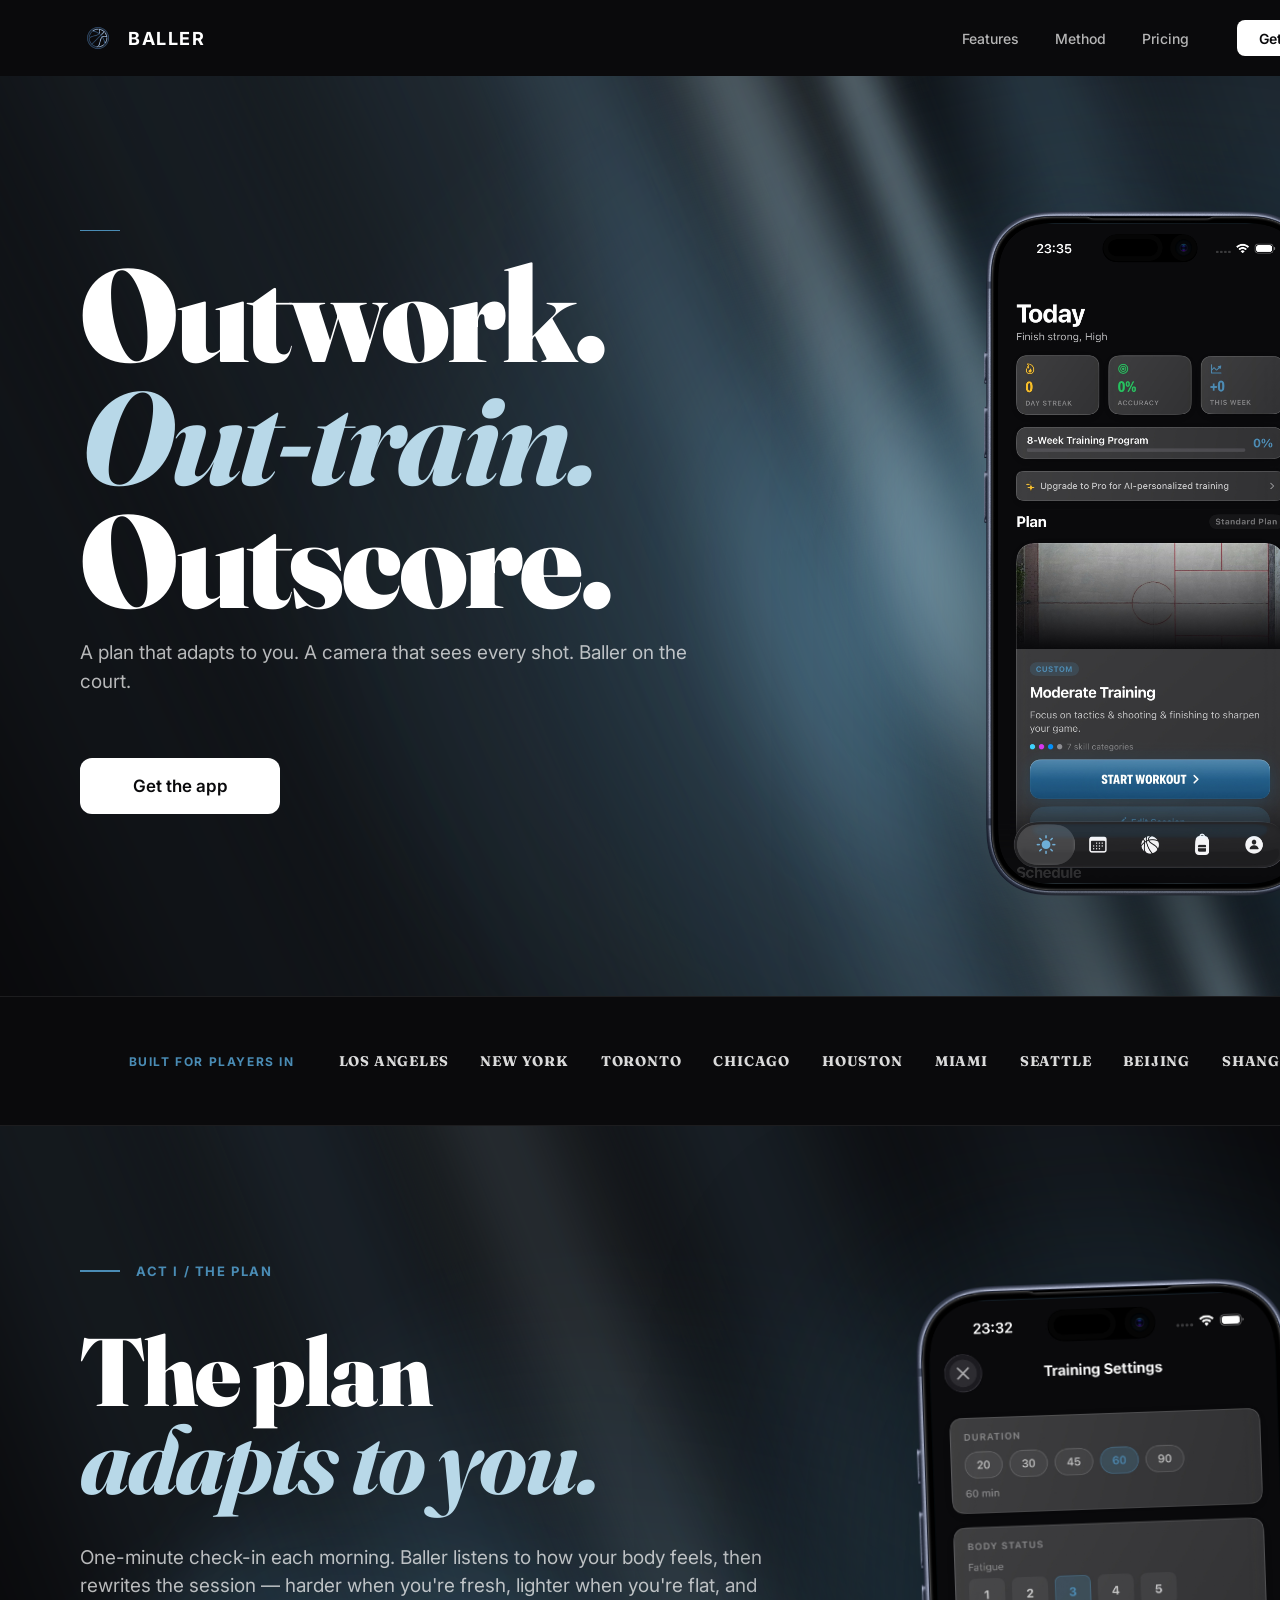
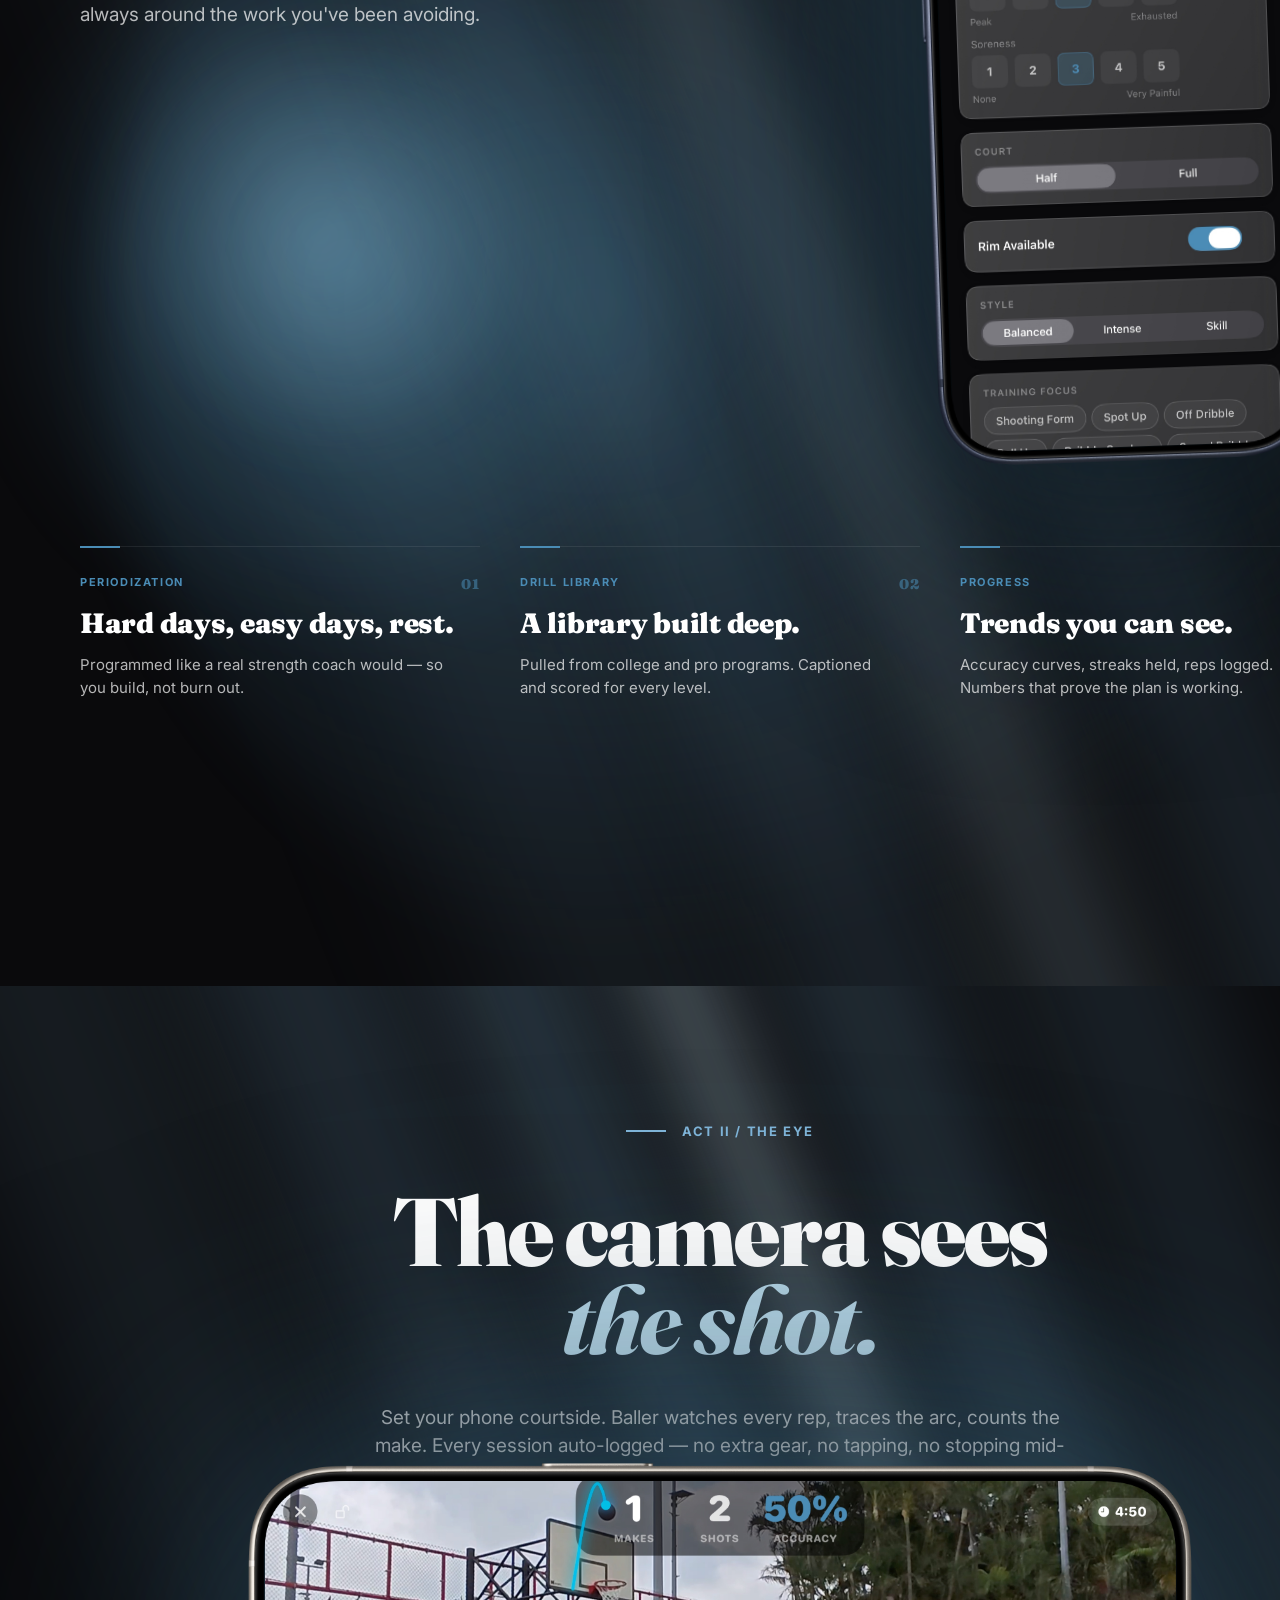
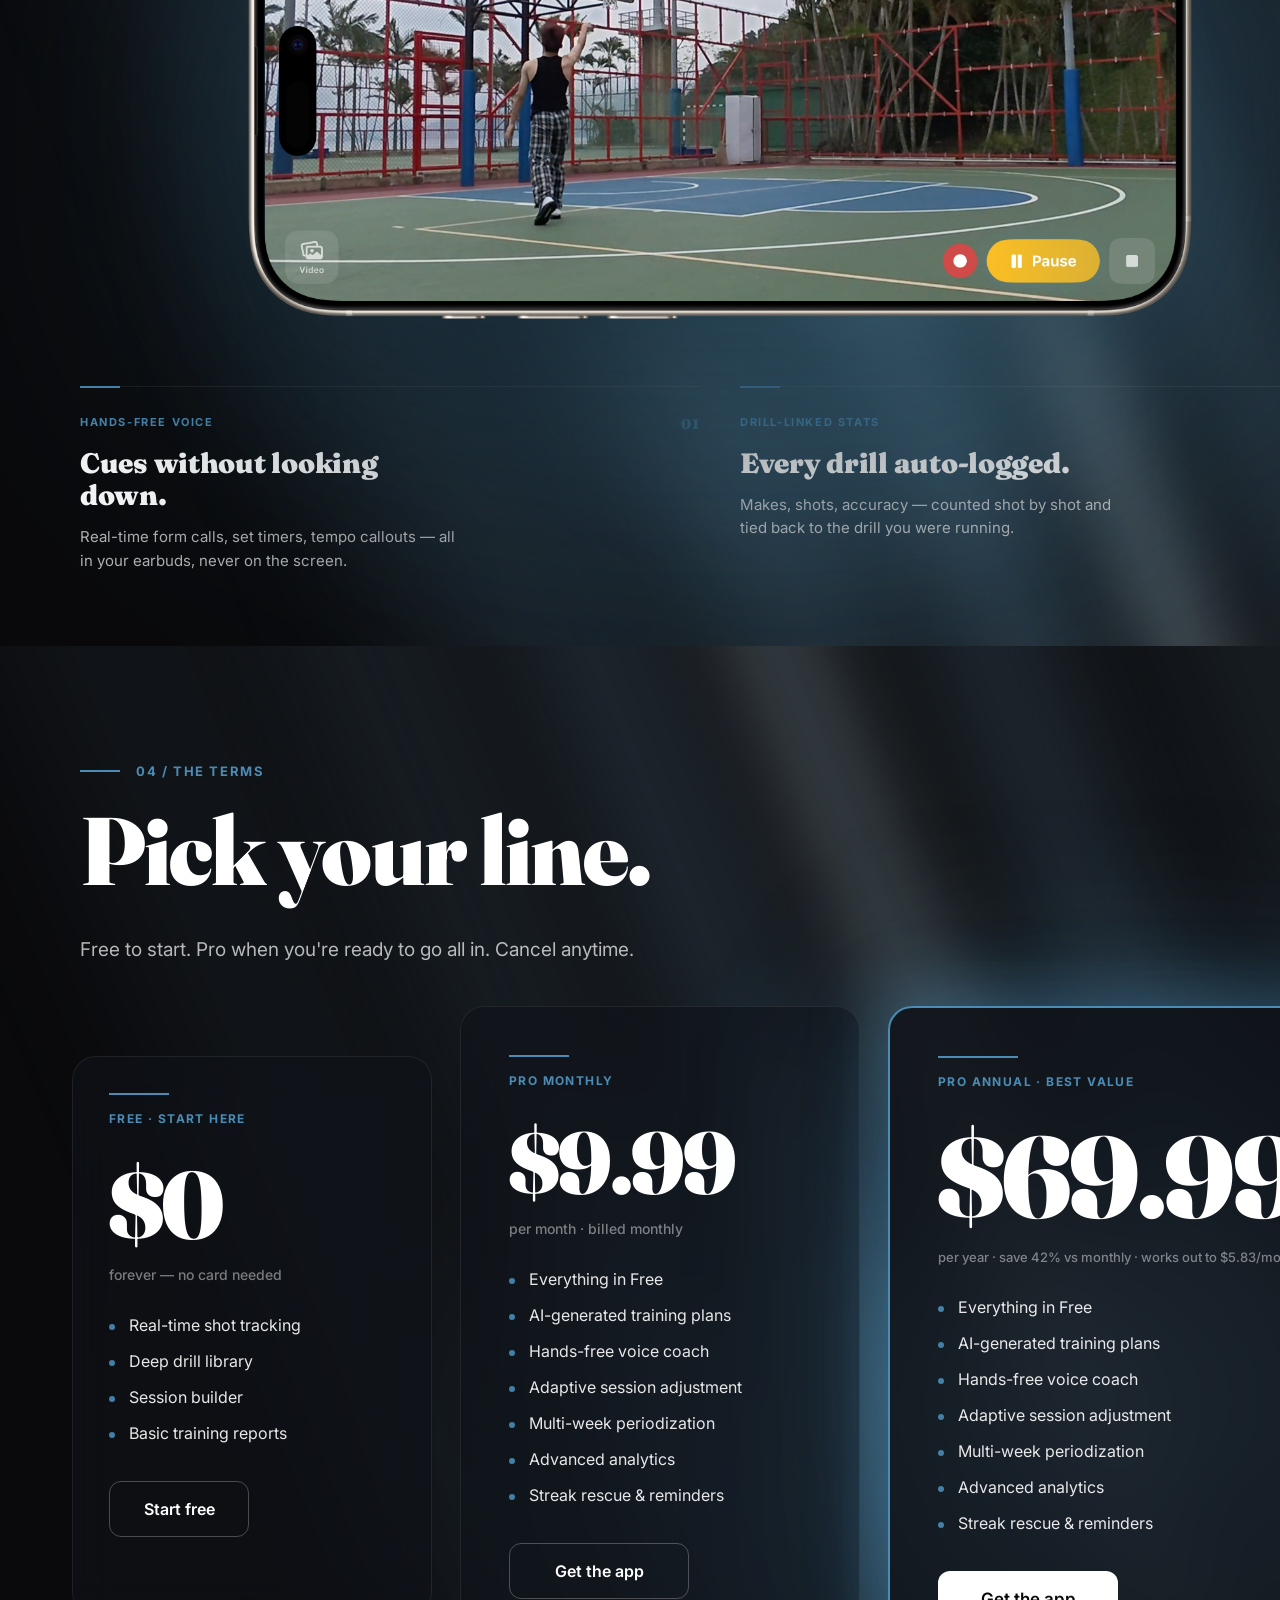
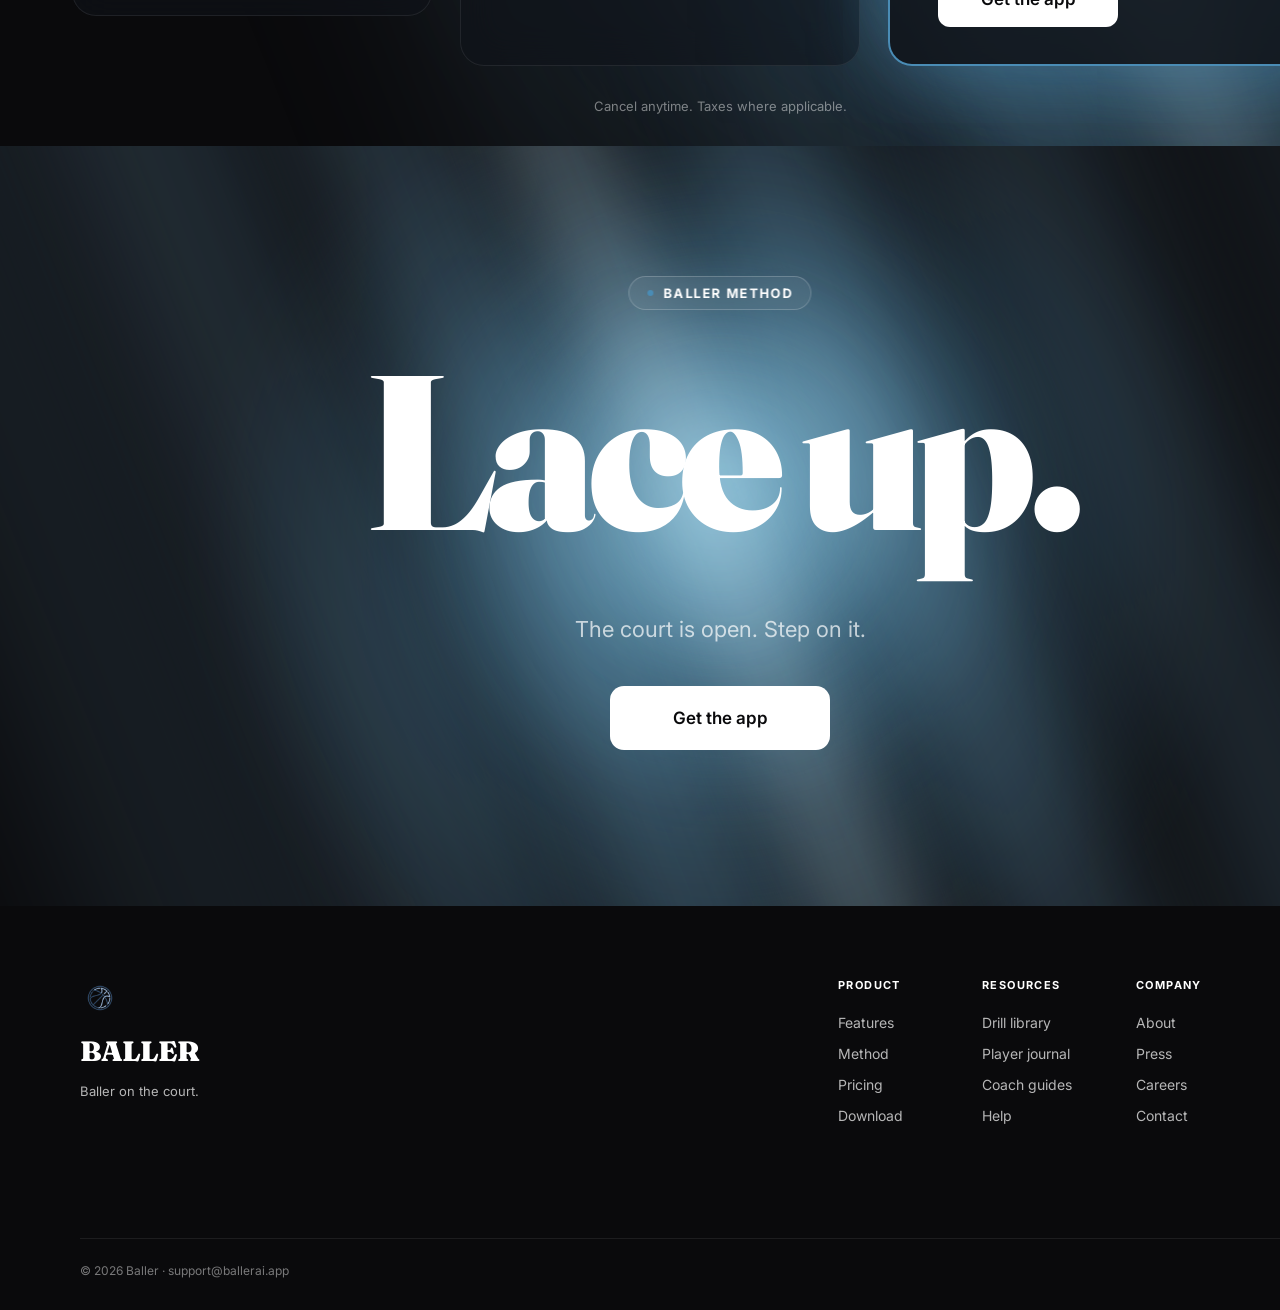
==== commit b1c9fef3: "Restructure landing page: two-act narrative + real device mockups Pivot from 6-bento feature grid to" ====
--- a/index.html
+++ b/index.html
@@ -2,9 +2,31 @@
 <html lang="en">
 <head>
   <meta charset="UTF-8">
-  <meta name="viewport" content="width=1440">
-  <title>Baller — Outwork. Out-train. Outscore.</title>
-  <meta name="description" content="AI training. Voice coaching. Adaptive plans. For players who already know what hard work feels like.">
+  <meta name="viewport" content="width=device-width, initial-scale=1">
+  <title>Baller — AI coach + shot tracking. On the court.</title>
+  <meta name="description" content="An AI basketball coach that adapts to you, and a camera that sees every shot. Baller on the court.">
+  <meta name="theme-color" content="#0A0A0C">
+
+  <!-- Open Graph / iMessage / Slack / WhatsApp -->
+  <meta property="og:type" content="website">
+  <meta property="og:url" content="https://ballerai.app/">
+  <meta property="og:title" content="Baller — AI coach + shot tracking. On the court.">
+  <meta property="og:description" content="An AI basketball coach that adapts to you, and a camera that sees every shot. Baller on the court.">
+  <meta property="og:image" content="https://ballerai.app/assets/baller-logo.png">
+  <meta property="og:image:width" content="1200">
+  <meta property="og:image:height" content="630">
+
+  <!-- Twitter / X -->
+  <meta name="twitter:card" content="summary_large_image">
+  <meta name="twitter:url" content="https://ballerai.app/">
+  <meta name="twitter:title" content="Baller — AI coach + shot tracking. On the court.">
+  <meta name="twitter:description" content="An AI basketball coach that adapts to you, and a camera that sees every shot.">
+  <meta name="twitter:image" content="https://ballerai.app/assets/baller-logo.png">
+
+  <link rel="canonical" href="https://ballerai.app/">
+  <link rel="icon" type="image/png" href="assets/baller-logo.png">
+  <link rel="apple-touch-icon" href="assets/baller-logo.png">
+
   <link rel="preconnect" href="https://fonts.googleapis.com">
   <link rel="preconnect" href="https://fonts.gstatic.com" crossorigin>
   <link href="https://fonts.googleapis.com/css2?family=Fraunces:ital,opsz,wght@0,9..144,700;0,9..144,900;1,9..144,700;1,9..144,900&family=Inter:wght@400;500;600;700&display=swap" rel="stylesheet">
@@ -23,7 +45,6 @@
       <a href="#features" class="nav__link">Features</a>
       <a href="#method" class="nav__link">Method</a>
       <a href="#pricing" class="nav__link">Pricing</a>
-      <a href="#signin" class="nav__link">Sign in</a>
       <a href="#cta" class="nav__cta">Get the app</a>
     </div>
   </nav>
@@ -62,47 +83,13 @@
     <div class="hero__left">
       <div class="hero__eyebrow"></div>
       <h1 class="hero__title">Outwork.<br><em class="italic-emphasis">Out-train.</em><br>Outscore.</h1>
-      <p class="hero__subtitle">AI training. Voice coaching. Adaptive plans. For players who already know what hard work feels like.</p>
+      <p class="hero__subtitle">A plan that adapts to you. A camera that sees every shot. Baller on the court.</p>
       <a href="#cta" class="btn btn--primary hero__cta">Get the app</a>
     </div>
 
     <div class="phone phone--hero">
-      <div class="phone__screen">
-        <div class="phone__island"></div>
-        <span class="phone__time">9:41</span>
-        <span class="phone__eyebrow">TODAY</span>
-        <h3 class="phone__title">Today's Training</h3>
-        <div class="phone__ring">
-          <div class="phone__ring-inner"></div>
-          <span class="phone__ring-pct">72%</span>
-          <span class="phone__ring-label">OF GOAL</span>
-        </div>
-        <div class="phone__drill" style="top:372px">
-          <span class="phone__drill-dot"></span>
-          <span class="phone__drill-name">Form shooting</span>
-          <span class="phone__drill-meta">5 sets · 10 reps</span>
-          <span class="phone__drill-state phone__drill-state--done">DONE</span>
-        </div>
-        <div class="phone__drill" style="top:434px">
-          <span class="phone__drill-dot"></span>
-          <span class="phone__drill-name">Cone dribble drill</span>
-          <span class="phone__drill-meta">3 sets · 60 sec</span>
-          <span class="phone__drill-state phone__drill-state--done">DONE</span>
-        </div>
-        <div class="phone__drill" style="top:496px">
-          <span class="phone__drill-dot"></span>
-          <span class="phone__drill-name">Pull-up jumpers</span>
-          <span class="phone__drill-meta">4 sets · 8 reps</span>
-          <span class="phone__drill-state">GO</span>
-        </div>
-        <div class="phone__drill" style="top:558px">
-          <span class="phone__drill-dot"></span>
-          <span class="phone__drill-name">Free throw routine</span>
-          <span class="phone__drill-meta">2 sets · 25 reps</span>
-          <span class="phone__drill-state">GO</span>
-        </div>
-        <div class="phone__start-btn">Start Session</div>
-      </div>
+      <img class="phone__screen-img" src="assets/screen-today.jpg" alt="Baller — Today's training screen">
+      <img class="phone__frame" src="assets/iphone-portrait.png" alt="" aria-hidden="true">
     </div>
 
     <span class="hero__scroll">SCROLL ↓</span>
@@ -124,283 +111,95 @@
     </div>
   </section>
 
-  <!-- ===================== FEATURES ===================== -->
-  <section class="features" id="features">
-    <div class="beams">
-      <div class="bloom" style="left:200px;top:100px;width:1400px;height:1400px;background:radial-gradient(ellipse at 60% 50%, rgba(74,140,181,0.30) 0%, transparent 65%);filter:blur(30px)"></div>
-      <div class="bloom" style="left:600px;top:300px;width:900px;height:900px;background:radial-gradient(circle, rgba(74,140,181,0.40) 0%, transparent 60%);filter:blur(25px)"></div>
-      <div class="shaft" style="left:200px;top:-1000px;width:340px;height:3300px;background:linear-gradient(90deg, transparent 0%, rgba(127,181,217,0.14) 50%, transparent 100%);filter:blur(80px);transform:rotate(-22deg)"></div>
-      <div class="shaft" style="left:500px;top:-1000px;width:280px;height:3300px;background:linear-gradient(90deg, transparent 0%, rgba(127,181,217,0.20) 50%, transparent 100%);filter:blur(60px);transform:rotate(-22deg)"></div>
-      <div class="shaft" style="left:780px;top:-1000px;width:160px;height:3300px;background:linear-gradient(90deg, transparent 0%, rgba(127,181,217,0.26) 50%, transparent 100%);filter:blur(50px);transform:rotate(-21deg)"></div>
-      <div class="shaft" style="left:1000px;top:-1000px;width:240px;height:3300px;background:linear-gradient(90deg, transparent 0%, rgba(127,181,217,0.18) 50%, transparent 100%);filter:blur(60px);transform:rotate(-23deg)"></div>
-      <div class="shaft" style="left:1280px;top:-900px;width:300px;height:3200px;background:linear-gradient(90deg, transparent 0%, rgba(127,181,217,0.14) 50%, transparent 100%);filter:blur(75px);transform:rotate(-20deg)"></div>
-    </div>
-    <div class="features__header">
-      <span class="eyebrow">01 / THE METHOD</span>
-      <h2 class="display">Six tools. <em class="italic-emphasis">One system.</em></h2>
-      <p class="lead">No fluff. No filler features. Every tool earns its place — built around the way real players actually train.</p>
-    </div>
-
-    <article class="feat feat--01">
-      <div class="feat__rule"></div>
-      <span class="feat__label">FEATURE 01 · AI COACH</span>
-      <span class="feat__num">01</span>
-      <h3 class="feat__title">A coach that knows your game.</h3>
-      <p class="feat__body">Adaptive plans that learn your strengths, your weak spots, and the work you avoid. Then it makes you do the work you avoid.</p>
-    </article>
-
-    <article class="feat feat--02">
-      <div class="feat__rule"></div>
-      <span class="feat__label">FEATURE 02 · VOICE</span>
-      <span class="feat__num">02</span>
-      <h3 class="feat__title">Hands-free voice coach.</h3>
-      <p class="feat__body">Real-time form cues, set timers, and tempo callouts — without ever looking at your phone.</p>
-    </article>
-
-    <article class="feat feat--03">
-      <div class="feat__rule"></div>
-      <span class="feat__label">FEATURE 03 · PLANS</span>
-      <span class="feat__num">03</span>
-      <h3 class="feat__title">Plans that breathe.</h3>
-      <p class="feat__body">Hard days, easy days, and rest — programmed like a real strength coach would.</p>
-    </article>
-
-    <article class="feat feat--04">
-      <div class="feat__rule"></div>
-      <span class="feat__label">FEATURE 04 · DRILLS</span>
-      <span class="feat__num">04</span>
-      <h3 class="feat__title">500+ drills, library deep.</h3>
-      <p class="feat__body">Pulled from college and pro programs. Filmed, captioned, scored.</p>
-    </article>
-
-    <article class="feat feat--05">
-      <div class="feat__rule"></div>
-      <span class="feat__label">FEATURE 05 · PROGRESS</span>
-      <span class="feat__num">05</span>
-      <h3 class="feat__title">Progress in motion.</h3>
-      <p class="feat__body">Track shots made, reps logged, streaks held. Numbers that mean something.</p>
-    </article>
-
-    <article class="feat feat--06">
-      <div class="feat__rule"></div>
-      <span class="feat__label">FEATURE 06 · REMINDERS</span>
-      <span class="feat__num">06</span>
-      <h3 class="feat__title">Reminders that hit like a friend, not a notification.</h3>
-      <p class="feat__body">Short messages, the right tone, the right time. No spam.</p>
-    </article>
-  </section>
-
-  <!-- ===================== APP PREVIEW ===================== -->
-  <section class="app-preview">
-    <div class="beams">
-      <div class="bloom" style="left:0;top:100px;width:1600px;height:1200px;background:radial-gradient(ellipse at 50% 60%, rgba(74,140,181,0.40) 0%, transparent 60%);filter:blur(30px)"></div>
-      <div class="bloom" style="left:300px;top:300px;width:900px;height:900px;background:radial-gradient(circle, rgba(74,140,181,0.45) 0%, transparent 60%);filter:blur(25px)"></div>
-      <div class="bloom" style="left:550px;top:450px;width:500px;height:500px;background:radial-gradient(circle, rgba(127,181,217,0.40) 0%, transparent 60%);filter:blur(20px)"></div>
+  <!-- ===================== ACT I — THE PLAN ===================== -->
+  <section class="act act--plan" id="method">
+    <div class="beams">
+      <div class="bloom" style="left:100px;top:80px;width:1400px;height:1400px;background:radial-gradient(ellipse at 35% 50%, rgba(74,140,181,0.28) 0%, transparent 65%);filter:blur(30px)"></div>
+      <div class="bloom" style="left:-100px;top:300px;width:900px;height:900px;background:radial-gradient(circle, rgba(74,140,181,0.36) 0%, transparent 60%);filter:blur(25px)"></div>
+      <div class="bloom" style="left:60px;top:450px;width:520px;height:520px;background:radial-gradient(circle, rgba(127,181,217,0.32) 0%, transparent 60%);filter:blur(20px)"></div>
+      <div class="shaft" style="left:100px;top:-900px;width:320px;height:2900px;background:linear-gradient(90deg, transparent 0%, rgba(127,181,217,0.14) 50%, transparent 100%);filter:blur(80px);transform:rotate(-22deg)"></div>
+      <div class="shaft" style="left:400px;top:-900px;width:240px;height:2900px;background:linear-gradient(90deg, transparent 0%, rgba(127,181,217,0.20) 50%, transparent 100%);filter:blur(60px);transform:rotate(-22deg)"></div>
+      <div class="shaft" style="left:640px;top:-900px;width:160px;height:2900px;background:linear-gradient(90deg, transparent 0%, rgba(184,216,232,0.26) 50%, transparent 100%);filter:blur(45px);transform:rotate(-22deg)"></div>
+      <div class="shaft" style="left:820px;top:-900px;width:260px;height:2900px;background:linear-gradient(90deg, transparent 0%, rgba(127,181,217,0.18) 50%, transparent 100%);filter:blur(55px);transform:rotate(-22deg)"></div>
+      <div class="shaft" style="left:1100px;top:-900px;width:340px;height:2900px;background:linear-gradient(90deg, transparent 0%, rgba(127,181,217,0.12) 50%, transparent 100%);filter:blur(80px);transform:rotate(-21deg)"></div>
+    </div>
+
+    <div class="act__header">
+      <span class="eyebrow">ACT I / THE PLAN</span>
+      <h2 class="display">The plan<br><em class="italic-emphasis">adapts to you.</em></h2>
+      <p class="lead">One-minute check-in each morning. Baller listens to how your body feels, then rewrites the session — harder when you're fresh, lighter when you're flat, and always around the work you've been avoiding.</p>
+    </div>
+
+    <!-- Act I hero phone: Training settings (vertical) -->
+    <div class="phone phone--act1">
+      <img class="phone__screen-img" src="assets/screen-plan.jpg" alt="Baller — Training settings screen">
+      <img class="phone__frame" src="assets/iphone-portrait.png" alt="" aria-hidden="true">
+    </div>
+
+    <!-- Sub-features row (three columns) -->
+    <div class="subfeats">
+      <div class="subfeat">
+        <span class="subfeat__num">01</span>
+        <span class="subfeat__label">PERIODIZATION</span>
+        <h3 class="subfeat__title">Hard days, easy days, rest.</h3>
+        <p class="subfeat__body">Programmed like a real strength coach would — so you build, not burn out.</p>
+      </div>
+      <div class="subfeat">
+        <span class="subfeat__num">02</span>
+        <span class="subfeat__label">DRILL LIBRARY</span>
+        <h3 class="subfeat__title">A library built deep.</h3>
+        <p class="subfeat__body">Pulled from college and pro programs. Captioned and scored for every level.</p>
+      </div>
+      <div class="subfeat">
+        <span class="subfeat__num">03</span>
+        <span class="subfeat__label">PROGRESS</span>
+        <h3 class="subfeat__title">Trends you can see.</h3>
+        <p class="subfeat__body">Accuracy curves, streaks held, reps logged. Numbers that prove the plan is working.</p>
+      </div>
+    </div>
+  </section>
+
+  <!-- ===================== ACT II — THE EYE ===================== -->
+  <section class="act act--camera" id="features">
+    <div class="beams">
+      <div class="bloom" style="left:0;top:100px;width:1600px;height:1400px;background:radial-gradient(ellipse at 50% 50%, rgba(74,140,181,0.38) 0%, transparent 60%);filter:blur(30px)"></div>
+      <div class="bloom" style="left:400px;top:400px;width:900px;height:900px;background:radial-gradient(circle, rgba(74,140,181,0.50) 0%, transparent 60%);filter:blur(25px)"></div>
+      <div class="bloom" style="left:620px;top:520px;width:500px;height:500px;background:radial-gradient(circle, rgba(127,181,217,0.48) 0%, transparent 60%);filter:blur(20px)"></div>
       <div class="shaft" style="left:100px;top:-900px;width:320px;height:2900px;background:linear-gradient(90deg, transparent 0%, rgba(127,181,217,0.16) 50%, transparent 100%);filter:blur(80px);transform:rotate(-22deg)"></div>
-      <div class="shaft" style="left:380px;top:-900px;width:280px;height:2900px;background:linear-gradient(90deg, transparent 0%, rgba(127,181,217,0.22) 50%, transparent 100%);filter:blur(60px);transform:rotate(-23deg)"></div>
-      <div class="shaft" style="left:620px;top:-900px;width:200px;height:2900px;background:linear-gradient(90deg, transparent 0%, rgba(127,181,217,0.30) 50%, transparent 100%);filter:blur(50px);transform:rotate(-22deg)"></div>
-      <div class="shaft" style="left:830px;top:-900px;width:140px;height:2900px;background:linear-gradient(90deg, transparent 0%, rgba(184,216,232,0.34) 50%, transparent 100%);filter:blur(40px);transform:rotate(-22deg)"></div>
-      <div class="shaft" style="left:980px;top:-900px;width:200px;height:2900px;background:linear-gradient(90deg, transparent 0%, rgba(127,181,217,0.26) 50%, transparent 100%);filter:blur(50px);transform:rotate(-21deg)"></div>
-      <div class="shaft" style="left:1190px;top:-900px;width:280px;height:2900px;background:linear-gradient(90deg, transparent 0%, rgba(127,181,217,0.18) 50%, transparent 100%);filter:blur(60px);transform:rotate(-22deg)"></div>
-    </div>
-    <div class="app-preview__header">
-      <span class="eyebrow">02 / THE PRODUCT</span>
-      <h2 class="display">Inside the app.</h2>
-      <p class="lead">Three screens. One purpose: get you better, faster, every session.</p>
-    </div>
-
-    <!-- Phone 1: Today's Plan -->
-    <div class="phone phone--app1">
-      <div class="phone__screen">
-        <div class="phone__island"></div>
-        <span class="phone__time">9:41</span>
-        <span class="phone__eyebrow">TODAY</span>
-        <h3 class="phone__title">Today's Plan.</h3>
-        <span class="ap__progress-label">4 OF 6 DRILLS</span>
-        <div class="ap__progress-track"></div>
-        <div class="ap__progress-fill"></div>
-        <div class="ap__row" style="top:248px"><span class="ap__dot"></span><span class="ap__name">Form shooting</span><span class="ap__meta">5 × 10</span></div>
-        <div class="ap__row" style="top:304px"><span class="ap__dot"></span><span class="ap__name">Cone dribble</span><span class="ap__meta">3 × 60s</span></div>
-        <div class="ap__row" style="top:360px"><span class="ap__dot"></span><span class="ap__name">Pull-up jumpers</span><span class="ap__meta">4 × 8</span></div>
-        <div class="ap__row" style="top:416px"><span class="ap__dot"></span><span class="ap__name">Free throws</span><span class="ap__meta">2 × 25</span></div>
-        <div class="ap__row" style="top:472px"><span class="ap__dot"></span><span class="ap__name">Defensive slides</span><span class="ap__meta">5 × 30s</span></div>
-        <div class="ap__row" style="top:528px"><span class="ap__dot"></span><span class="ap__name">Cool down</span><span class="ap__meta">5 min</span></div>
-      </div>
-    </div>
-
-    <!-- Phone 2: Voice Coach -->
-    <div class="phone phone--app2">
-      <div class="phone__screen">
-        <div class="phone__island"></div>
-        <span class="phone__time">9:41</span>
-        <span class="phone__eyebrow">VOICE COACH</span>
-        <h3 class="phone__title">Listening…</h3>
-        <div class="vc__ring vc__ring--1"></div>
-        <div class="vc__ring vc__ring--2"></div>
-        <div class="vc__ring vc__ring--3"></div>
-        <div class="vc__ring vc__ring--4"></div>
-        <div class="vc__ring vc__ring--5"></div>
-        <div class="vc__core"></div>
-        <div class="vc__waveform">
-          <span style="height:10px"></span><span style="height:22px"></span><span style="height:34px"></span><span style="height:18px"></span><span style="height:28px"></span><span style="height:42px"></span><span style="height:30px"></span><span style="height:16px"></span><span style="height:24px"></span><span style="height:38px"></span><span style="height:26px"></span><span style="height:14px"></span><span style="height:22px"></span><span style="height:10px"></span>
-        </div>
-        <div class="vc__quote">
-          <span class="vc__quote-label">COACH</span>
-          <p class="vc__quote-text">Bend your knees on the catch. Good — three more reps.</p>
-        </div>
-      </div>
-    </div>
-
-    <!-- Phone 3: Progress -->
-    <div class="phone phone--app3">
-      <div class="phone__screen">
-        <div class="phone__island"></div>
-        <span class="phone__time">9:41</span>
-        <span class="phone__eyebrow">THIS WEEK</span>
-        <h3 class="phone__title">Progress.</h3>
-        <div class="pg__streak">
-          <span class="pg__streak-label">CURRENT STREAK</span>
-          <span class="pg__streak-num">17 days</span>
-        </div>
-        <span class="pg__chart-label">MINUTES TRAINED</span>
-        <div class="pg__bars">
-          <div class="pg__bar" style="height:86px"></div>
-          <div class="pg__bar" style="height:118px"></div>
-          <div class="pg__bar" style="height:74px"></div>
-          <div class="pg__bar" style="height:130px"></div>
-          <div class="pg__bar" style="height:102px"></div>
-          <div class="pg__bar" style="height:146px"></div>
-          <div class="pg__bar" style="height:98px"></div>
-        </div>
-        <div class="pg__bar-labels">
-          <span>M</span><span>T</span><span>W</span><span>T</span><span>F</span><span>S</span><span>S</span>
-        </div>
-        <div class="pg__stats">
-          <div class="pg__stat">
-            <span class="pg__stat-label">SHOTS MADE</span>
-            <span class="pg__stat-num">1,284</span>
-          </div>
-          <div class="pg__stat" style="left:160px">
-            <span class="pg__stat-label">ACCURACY</span>
-            <span class="pg__stat-num pg__stat-num--ocean">64%</span>
-          </div>
-        </div>
-      </div>
-    </div>
-  </section>
-
-  <!-- ===================== HOW IT WORKS ===================== -->
-  <section class="how">
-    <div class="beams">
-      <div class="bloom" style="left:200px;top:200px;width:1400px;height:1400px;background:radial-gradient(ellipse at 50% 50%, rgba(74,140,181,0.22) 0%, transparent 65%);filter:blur(40px)"></div>
-      <div class="bloom" style="left:200px;top:1000px;width:1400px;height:1200px;background:radial-gradient(ellipse at 50% 50%, rgba(74,140,181,0.18) 0%, transparent 65%);filter:blur(40px)"></div>
-      <div class="shaft" style="left:200px;top:-1200px;width:380px;height:4000px;background:linear-gradient(90deg, transparent 0%, rgba(127,181,217,0.12) 50%, transparent 100%);filter:blur(90px);transform:rotate(-22deg)"></div>
-      <div class="shaft" style="left:500px;top:-1200px;width:260px;height:4000px;background:linear-gradient(90deg, transparent 0%, rgba(127,181,217,0.18) 50%, transparent 100%);filter:blur(60px);transform:rotate(-22deg)"></div>
-      <div class="shaft" style="left:760px;top:-1200px;width:200px;height:4000px;background:linear-gradient(90deg, transparent 0%, rgba(127,181,217,0.22) 50%, transparent 100%);filter:blur(55px);transform:rotate(-21deg)"></div>
-      <div class="shaft" style="left:980px;top:-1200px;width:240px;height:4000px;background:linear-gradient(90deg, transparent 0%, rgba(127,181,217,0.18) 50%, transparent 100%);filter:blur(60px);transform:rotate(-22deg)"></div>
-      <div class="shaft" style="left:1240px;top:-1200px;width:340px;height:4000px;background:linear-gradient(90deg, transparent 0%, rgba(127,181,217,0.12) 50%, transparent 100%);filter:blur(80px);transform:rotate(-21deg)"></div>
-    </div>
-    <div class="how__header">
-      <span class="eyebrow">03 / THE RITUAL</span>
-      <h2 class="display">One minute.<br><em class="italic-emphasis">Then the work.</em></h2>
-      <p class="lead">Three steps to get rolling. After that, just lace up and show up.</p>
-    </div>
-    <div class="how__divider" style="top:360px"></div>
-
-    <div class="how__step" style="top:420px">
-      <span class="how__numeral">I</span>
-      <div class="how__text">
-        <span class="how__label">STEP ONE</span>
-        <h3 class="how__title">Tell us where your body is today.</h3>
-        <p class="how__body">One minute. A few quick questions — how your legs feel, what hurt yesterday, what to fix today. We listen, then we build.</p>
-      </div>
-      <div class="phone phone--how">
-        <div class="phone__screen">
-          <span class="how__phone-time">9:41</span>
-          <span class="how__phone-eyebrow">QUICK CHECK-IN</span>
-          <h4 class="how__phone-title">How are you?</h4>
-          <div class="how__phone-card" style="top:96px">
-            <span class="how__phone-card-label">LEGS FEEL?</span>
-            <span class="how__phone-card-value">Fresh</span>
-          </div>
-          <div class="how__phone-card" style="top:148px">
-            <span class="how__phone-card-label">LAST SESSION</span>
-            <span class="how__phone-card-value">Yesterday · 12 min</span>
-          </div>
-          <div class="how__phone-card" style="top:200px">
-            <span class="how__phone-card-label">TODAY'S FOCUS</span>
-            <span class="how__phone-card-value">Pull-up jumpers</span>
-          </div>
-          <div class="how__phone-btn">Submit</div>
-        </div>
-      </div>
-    </div>
-
-    <div class="how__divider" style="top:800px"></div>
-
-    <div class="how__step" style="top:840px">
-      <span class="how__numeral how__numeral--ii">II</span>
-      <div class="how__text">
-        <span class="how__label">STEP TWO</span>
-        <h3 class="how__title">Follow the plan we built for you.</h3>
-        <p class="how__body">A daily session, programmed by the same logic college coaches use. Drills with intention. Reps that matter. No filler, no guesswork.</p>
-      </div>
-      <div class="phone phone--how">
-        <div class="phone__screen">
-          <span class="how__phone-time">9:41</span>
-          <span class="how__phone-eyebrow">TODAY'S SESSION</span>
-          <h4 class="how__phone-title">Drill 3 of 6</h4>
-          <div class="how__phone-card how__phone-card--big">
-            <span class="how__phone-card-label">PULL-UP JUMPERS</span>
-            <span class="how__phone-card-time">0:32</span>
-            <span class="how__phone-card-meta">of 1:00</span>
-            <div class="how__phone-track"></div>
-            <div class="how__phone-fill"></div>
-            <span class="how__phone-set">Set 2 of 4</span>
-          </div>
-          <div class="how__phone-btn how__phone-btn--small">Pause</div>
-          <div class="how__phone-btn how__phone-btn--small how__phone-btn--right">Skip</div>
-          <div class="how__phone-btn">Mark complete</div>
-        </div>
-      </div>
-    </div>
-
-    <div class="how__divider" style="top:1220px"></div>
-
-    <div class="how__step" style="top:1260px">
-      <span class="how__numeral how__numeral--iii">III</span>
-      <div class="how__text how__text--iii">
-        <span class="how__label">STEP THREE</span>
-        <h3 class="how__title">One line. Then you're out.</h3>
-        <p class="how__body">Quick honest check-in at the end. Numbers logged, streak protected, tomorrow already cooking. Clean, no friction, on to the rest of your day.</p>
-      </div>
-      <div class="phone phone--how">
-        <div class="phone__screen">
-          <span class="how__phone-time">9:41</span>
-          <span class="how__phone-eyebrow">SESSION COMPLETE</span>
-          <h4 class="how__phone-title how__phone-title--big">Done.</h4>
-          <div class="how__phone-card" style="top:134px;height:44px">
-            <span class="how__phone-card-label">COMPLETED</span>
-            <span class="how__phone-card-value">100%</span>
-          </div>
-          <div class="how__phone-mini">
-            <span class="how__phone-mini-label">REPS</span>
-            <span class="how__phone-mini-val">48</span>
-          </div>
-          <div class="how__phone-mini" style="left:84px">
-            <span class="how__phone-mini-label">TIME</span>
-            <span class="how__phone-mini-val">12 min</span>
-          </div>
-          <div class="how__phone-card" style="top:234px;height:44px">
-            <span class="how__phone-card-label">STREAK</span>
-            <span class="how__phone-card-value">17 days</span>
-          </div>
-          <div class="how__phone-btn">Save &amp; exit</div>
-        </div>
-      </div>
-    </div>
-
-    <div class="how__divider" style="top:1640px"></div>
+      <div class="shaft" style="left:400px;top:-900px;width:260px;height:2900px;background:linear-gradient(90deg, transparent 0%, rgba(127,181,217,0.24) 50%, transparent 100%);filter:blur(55px);transform:rotate(-22deg)"></div>
+      <div class="shaft" style="left:640px;top:-900px;width:200px;height:2900px;background:linear-gradient(90deg, transparent 0%, rgba(127,181,217,0.32) 50%, transparent 100%);filter:blur(45px);transform:rotate(-22deg)"></div>
+      <div class="shaft" style="left:830px;top:-900px;width:140px;height:2900px;background:linear-gradient(90deg, transparent 0%, rgba(184,216,232,0.38) 50%, transparent 100%);filter:blur(30px);transform:rotate(-22deg)"></div>
+      <div class="shaft" style="left:970px;top:-900px;width:210px;height:2900px;background:linear-gradient(90deg, transparent 0%, rgba(127,181,217,0.28) 50%, transparent 100%);filter:blur(50px);transform:rotate(-22deg)"></div>
+      <div class="shaft" style="left:1180px;top:-900px;width:280px;height:2900px;background:linear-gradient(90deg, transparent 0%, rgba(127,181,217,0.18) 50%, transparent 100%);filter:blur(60px);transform:rotate(-21deg)"></div>
+    </div>
+
+    <div class="act__header">
+      <span class="eyebrow">ACT II / THE EYE</span>
+      <h2 class="display">The camera sees<br><em class="italic-emphasis">the shot.</em></h2>
+      <p class="lead">Set your phone courtside. Baller watches every rep, traces the arc, counts the make. Every session auto-logged — no extra gear, no tapping, no stopping mid-rep.</p>
+    </div>
+
+    <!-- Act II hero phone: Shot Tracking (landscape) -->
+    <div class="phone phone--act2">
+      <img class="phone__screen-img" src="assets/screen-shot-tracking.jpg" alt="Baller — Shot tracking HUD with live arc detection">
+      <img class="phone__frame" src="assets/iphone-landscape.png" alt="" aria-hidden="true">
+    </div>
+
+    <!-- Sub-features row (two columns) -->
+    <div class="subfeats subfeats--two">
+      <div class="subfeat">
+        <span class="subfeat__num">01</span>
+        <span class="subfeat__label">HANDS-FREE VOICE</span>
+        <h3 class="subfeat__title">Cues without looking down.</h3>
+        <p class="subfeat__body">Real-time form calls, set timers, tempo callouts — all in your earbuds, never on the screen.</p>
+      </div>
+      <div class="subfeat">
+        <span class="subfeat__num">02</span>
+        <span class="subfeat__label">DRILL-LINKED STATS</span>
+        <h3 class="subfeat__title">Every drill auto-logged.</h3>
+        <p class="subfeat__body">Makes, shots, accuracy — counted shot by shot and tied back to the drill you were running.</p>
+      </div>
+    </div>
   </section>
 
   <!-- ===================== PRICING ===================== -->
@@ -428,10 +227,10 @@
       <div class="plan__price">$0</div>
       <span class="plan__price-meta">forever — no card needed</span>
       <ul class="plan__features">
-        <li>Daily training plan</li>
-        <li>Drill library access</li>
-        <li>Basic progress tracking</li>
-        <li>One device</li>
+        <li>Real-time shot tracking</li>
+        <li>Deep drill library</li>
+        <li>Session builder</li>
+        <li>Basic training reports</li>
       </ul>
       <a href="#start" class="btn btn--secondary plan__cta">Start free</a>
     </article>
@@ -439,16 +238,16 @@
     <article class="plan plan--monthly">
       <div class="plan__rule"></div>
       <span class="plan__label">PRO MONTHLY</span>
-      <div class="plan__price">$19.99</div>
+      <div class="plan__price">$9.99</div>
       <span class="plan__price-meta">per month · billed monthly</span>
       <ul class="plan__features">
         <li>Everything in Free</li>
+        <li>AI-generated training plans</li>
         <li>Hands-free voice coach</li>
-        <li>AI adaptive plans</li>
-        <li>Form analysis &amp; feedback</li>
-        <li>Unlimited drill library</li>
+        <li>Adaptive session adjustment</li>
+        <li>Multi-week periodization</li>
+        <li>Advanced analytics</li>
         <li>Streak rescue &amp; reminders</li>
-        <li>Multi-device sync</li>
       </ul>
       <a href="#monthly" class="btn btn--secondary plan__cta">Get the app</a>
     </article>
@@ -456,16 +255,16 @@
     <article class="plan plan--annual">
       <div class="plan__rule"></div>
       <span class="plan__label">PRO ANNUAL · BEST VALUE</span>
-      <div class="plan__price">$99</div>
-      <span class="plan__price-meta">per year · save 58% vs monthly · works out to $8.25/month</span>
+      <div class="plan__price">$69.99</div>
+      <span class="plan__price-meta">per year · save 42% vs monthly · works out to $5.83/month</span>
       <ul class="plan__features">
         <li>Everything in Free</li>
+        <li>AI-generated training plans</li>
         <li>Hands-free voice coach</li>
-        <li>AI adaptive plans</li>
-        <li>Form analysis &amp; feedback</li>
-        <li>Unlimited drill library</li>
+        <li>Adaptive session adjustment</li>
+        <li>Multi-week periodization</li>
+        <li>Advanced analytics</li>
         <li>Streak rescue &amp; reminders</li>
-        <li>Multi-device sync</li>
       </ul>
       <a href="#annual" class="btn btn--primary plan__cta">Get the app</a>
     </article>
@@ -502,7 +301,7 @@
       <div class="footer__brand">
         <img src="assets/baller-logo.png" alt="" class="footer__logo">
         <span class="footer__wordmark">BALLER</span>
-        <p class="footer__tagline">AI training built for serious players.</p>
+        <p class="footer__tagline">Baller on the court.</p>
       </div>
       <div class="footer__cols">
         <div class="footer__col">
@@ -530,17 +329,14 @@
           <span class="footer__col-title">LEGAL</span>
           <a href="privacy.html">Privacy</a>
           <a href="terms.html">Terms</a>
-          <a href="privacy.html#cookies">Cookies</a>
+          <a href="mailto:support@ballerai.app">Contact</a>
         </div>
       </div>
     </div>
     <div class="footer__bottom">
-      <span class="footer__copy">© 2026 Baller · Vancouver · Beijing</span>
+      <span class="footer__copy">© 2026 Baller · <a href="mailto:support@ballerai.app">support@ballerai.app</a></span>
       <div class="footer__socials">
-        <a href="#instagram">INSTAGRAM</a>
-        <a href="#tiktok">TIKTOK</a>
-        <a href="#youtube">YOUTUBE</a>
-        <a href="#x">X</a>
+        <a href="https://instagram.com/baller_ai_" target="_blank" rel="noopener">INSTAGRAM</a>
       </div>
     </div>
   </footer>
--- a/styles.css
+++ b/styles.css
@@ -905,14 +905,36 @@
 
 .phone {
   position: absolute;
-  background: #050507;
-  border: 1px solid rgba(255, 255, 255, 0.15);
   z-index: 2;
 }
-.phone__screen {
-  position: absolute;
-  background: var(--surface);
-  overflow: hidden;
+.phone__frame {
+  position: absolute;
+  inset: 0;
+  width: 100%;
+  height: 100%;
+  display: block;
+  pointer-events: none;
+  z-index: 2;
+}
+.phone__screen-img {
+  position: absolute;
+  top: 2.61%;
+  left: 5.33%;
+  width: 89.33%;
+  height: 94.86%;
+  object-fit: cover;
+  display: block;
+  z-index: 1;
+}
+.phone--hero .phone__screen-img { border-radius: 43px; }
+.phone--act1 .phone__screen-img { border-radius: 49px; }
+/* Landscape phone — screen inset is mirrored */
+.phone--act2 .phone__screen-img {
+  top: 5.33%;
+  left: 2.61%;
+  width: 94.86%;
+  height: 89.33%;
+  border-radius: 60px;
 }
 .phone__island {
   position: absolute;
@@ -939,16 +961,13 @@
   color: var(--white);
 }
 
-/* ====== HERO PHONE (340 × 700) at left:980 top:130 ====== */
+/* ====== HERO PHONE — iPhone 17 Pro portrait frame ====== */
 .phone--hero {
   left: 980px;
   top: 130px;
   width: 340px;
-  height: 700px;
-  border-radius: 44px;
-  padding: 15px;
-  box-shadow: 0 50px 120px rgba(0, 0, 0, 0.5),
-              0 0 0 1px rgba(255, 255, 255, 0.04);
+  height: 695px;
+  filter: drop-shadow(0 50px 90px rgba(0, 0, 0, 0.55));
 }
 .phone--hero .phone__screen {
   left: 15px;
@@ -1610,3 +1629,773 @@
 .how__phone-btn--right {
   left: 84px;
 }
+
+
+/* ============================================================
+   ACT SECTIONS — two-act structure (plan + camera)
+   ============================================================ */
+
+.act {
+  position: relative;
+  overflow: hidden;
+  background: var(--bg);
+}
+
+/* ====== ACT I — THE PLAN ====== */
+.act--plan {
+  height: 1460px;
+}
+.act--plan .act__header {
+  position: absolute;
+  left: 80px;
+  top: 130px;
+  width: 820px;
+  z-index: 2;
+}
+.act--plan .act__header .eyebrow {
+  display: inline-flex;
+}
+.act--plan .act__header .display {
+  margin-top: 48px;
+  width: 820px;
+  font-size: 96px;
+}
+.act--plan .act__header .lead {
+  margin-top: 40px;
+  width: 720px;
+  font-size: 19px;
+}
+
+/* ====== ACT II — THE EYE (1260px) ====== */
+.act--camera {
+  height: 1260px;
+}
+.act--camera .act__header {
+  position: absolute;
+  left: 80px;
+  right: 80px;
+  top: 130px;
+  text-align: center;
+  z-index: 2;
+}
+.act--camera .act__header .eyebrow {
+  display: inline-flex;
+  color: var(--mist);
+}
+.act--camera .act__header .eyebrow::before {
+  background: var(--mist);
+}
+.act--camera .act__header .display {
+  margin-top: 48px;
+  font-size: 96px;
+}
+.act--camera .act__header .lead {
+  margin: 40px auto 0;
+  width: 720px;
+  font-size: 19px;
+  text-align: center;
+}
+
+
+/* ============================================================
+   SUB-FEATURES (row beneath each act's hero phone)
+   ============================================================ */
+
+.subfeats {
+  position: absolute;
+  left: 80px;
+  right: 80px;
+  display: flex;
+  gap: 40px;
+  z-index: 2;
+}
+.act--plan .subfeats {
+  top: 1020px;
+}
+.act--plan .subfeats .subfeat {
+  flex: 1;
+}
+.act--camera .subfeats {
+  top: 1000px;
+}
+.act--camera .subfeats--two .subfeat {
+  flex: 1;
+  max-width: 620px;
+}
+
+.subfeat {
+  position: relative;
+  padding: 28px 0 0;
+  border-top: 1px solid var(--hairline);
+}
+.subfeat__num {
+  position: absolute;
+  right: 0;
+  top: 28px;
+  font-family: var(--serif);
+  font-weight: 900;
+  font-size: 14px;
+  letter-spacing: 0.8px;
+  color: var(--ocean);
+  opacity: 0.55;
+}
+.subfeat::before {
+  content: "";
+  position: absolute;
+  left: 0;
+  top: -1px;
+  width: 40px;
+  height: 2px;
+  background: var(--ocean);
+}
+.subfeat__label {
+  display: block;
+  font-family: var(--sans);
+  font-weight: 700;
+  font-size: 11px;
+  letter-spacing: 1.6px;
+  color: var(--ocean);
+  margin-bottom: 18px;
+}
+.subfeat__title {
+  font-family: var(--serif);
+  font-weight: 900;
+  font-size: 28px;
+  line-height: 1.15;
+  letter-spacing: -0.01em;
+  color: var(--white);
+  margin-bottom: 14px;
+  max-width: 380px;
+}
+.subfeat__body {
+  font-family: var(--sans);
+  font-weight: 400;
+  font-size: 15px;
+  line-height: 1.55;
+  color: var(--txt-70);
+  max-width: 380px;
+}
+
+
+/* ============================================================
+   PHONE — ACT I (vertical, Today's Plan) — reuses .ap__ styles
+   ============================================================ */
+
+.phone--act1 {
+  left: 920px;
+  top: 150px;
+  width: 387px;
+  height: 791px;
+  transform: rotate(-2deg);
+  filter: drop-shadow(0 60px 120px rgba(0, 0, 0, 0.6))
+          drop-shadow(0 0 80px rgba(74, 140, 181, 0.22));
+}
+.phone--act1 .phone__screen {
+  left: 14px;
+  top: 14px;
+  width: 357px;
+  height: 660px;
+  border-radius: 36px;
+}
+.phone--act1 .phone__island {
+  left: 107px;
+  top: 18px;
+  width: 108px;
+  height: 32px;
+}
+.phone--act1 .phone__time {
+  left: 30px;
+  top: 22px;
+  font-size: 14px;
+}
+.phone--act1 .phone__eyebrow {
+  left: 30px;
+  top: 70px;
+  font-size: 12px;
+  letter-spacing: 1.4px;
+}
+.phone--act1 .phone__title {
+  left: 30px;
+  top: 92px;
+  font-size: 38px;
+  line-height: 1.05;
+}
+
+
+/* ============================================================
+   PHONE — ACT II (landscape, Shot Tracking HUD)
+   ============================================================ */
+
+.phone--act2 {
+  left: 240px;
+  top: 470px;
+  width: 960px;
+  height: 470px;
+  z-index: 3;
+  filter: drop-shadow(0 70px 160px rgba(0, 0, 0, 0.65))
+          drop-shadow(0 0 120px rgba(74, 140, 181, 0.35));
+}
+.phone--act2 .phone__screen {
+  position: absolute;
+  left: 14px;
+  top: 14px;
+  width: 932px;
+  height: 452px;
+  border-radius: 32px;
+  background: radial-gradient(ellipse at 50% 50%, #0E1520 0%, #050507 70%);
+  overflow: hidden;
+}
+
+/* LIVE dot (top-left) */
+.st__live {
+  position: absolute;
+  left: 36px;
+  top: 32px;
+  display: inline-flex;
+  align-items: center;
+  gap: 8px;
+  font-family: var(--sans);
+  font-weight: 700;
+  font-size: 11px;
+  letter-spacing: 1.8px;
+  color: var(--ocean);
+}
+.st__live-dot {
+  width: 8px;
+  height: 8px;
+  border-radius: 50%;
+  background: var(--ocean);
+  box-shadow: 0 0 12px rgba(74, 140, 181, 0.9);
+  animation: stPulse 1.6s ease-in-out infinite;
+}
+@keyframes stPulse {
+  0%, 100% { opacity: 1; transform: scale(1); }
+  50% { opacity: 0.4; transform: scale(0.85); }
+}
+
+/* Time (top-right) */
+.st__time {
+  position: absolute;
+  right: 36px;
+  top: 24px;
+  font-family: var(--serif);
+  font-weight: 900;
+  font-size: 36px;
+  letter-spacing: -0.02em;
+  color: var(--white);
+  line-height: 1;
+}
+.st__time-meta {
+  position: absolute;
+  right: 36px;
+  top: 68px;
+  font-family: var(--sans);
+  font-weight: 500;
+  font-size: 12px;
+  color: var(--txt-45);
+  letter-spacing: 0.5px;
+}
+
+/* Accuracy (top-center) */
+.st__accuracy-num {
+  position: absolute;
+  left: 50%;
+  top: 40px;
+  transform: translateX(-50%);
+  font-family: var(--serif);
+  font-weight: 900;
+  font-size: 132px;
+  line-height: 0.9;
+  letter-spacing: -0.04em;
+  color: var(--white);
+  display: inline-flex;
+  align-items: flex-start;
+}
+.st__accuracy-pct {
+  font-size: 64px;
+  color: var(--ocean);
+  margin-left: 4px;
+  margin-top: 12px;
+  font-weight: 900;
+}
+.st__accuracy-label {
+  position: absolute;
+  left: 50%;
+  top: 178px;
+  transform: translateX(-50%);
+  font-family: var(--sans);
+  font-weight: 700;
+  font-size: 11px;
+  letter-spacing: 2.6px;
+  color: var(--txt-45);
+}
+
+/* Left counters (MAKES / MISSES) */
+.st__counter {
+  position: absolute;
+  left: 36px;
+}
+.st__counter--make { top: 244px; }
+.st__counter--miss { top: 320px; }
+.st__counter-label {
+  display: block;
+  font-family: var(--sans);
+  font-weight: 700;
+  font-size: 10px;
+  letter-spacing: 1.8px;
+  color: var(--txt-45);
+  margin-bottom: 8px;
+}
+.st__counter-num {
+  display: block;
+  font-family: var(--serif);
+  font-weight: 900;
+  font-size: 44px;
+  line-height: 1;
+  color: var(--white);
+}
+.st__counter--miss .st__counter-num {
+  color: var(--txt-70);
+  opacity: 0.55;
+}
+
+/* Central trajectory viewfinder */
+.st__trajectory {
+  position: absolute;
+  left: 50%;
+  top: 226px;
+  transform: translateX(-50%);
+  width: 300px;
+  height: 180px;
+  pointer-events: none;
+}
+.st__hoop {
+  position: absolute;
+  left: 50%;
+  bottom: 28px;
+  transform: translateX(-50%);
+  width: 88px;
+  height: 4px;
+  background: var(--ocean);
+  border-radius: 2px;
+  box-shadow: 0 0 18px rgba(74, 140, 181, 0.7);
+}
+.st__arc {
+  position: absolute;
+  left: 50%;
+  bottom: 30px;
+  transform: translateX(-50%);
+  border-radius: 50%;
+  border: 1px dashed transparent;
+  border-top-color: rgba(127, 181, 217, 0.30);
+  border-left-color: rgba(127, 181, 217, 0.20);
+  border-right-color: rgba(127, 181, 217, 0.20);
+  pointer-events: none;
+}
+.st__arc--1 { width: 120px; height: 120px; }
+.st__arc--2 { width: 180px; height: 180px; border-top-color: rgba(127, 181, 217, 0.22); border-left-color: rgba(127, 181, 217, 0.14); border-right-color: rgba(127, 181, 217, 0.14); }
+.st__arc--3 { width: 240px; height: 240px; border-top-color: rgba(127, 181, 217, 0.14); border-left-color: rgba(127, 181, 217, 0.08); border-right-color: rgba(127, 181, 217, 0.08); }
+.st__ball {
+  position: absolute;
+  left: 50%;
+  top: 14px;
+  transform: translateX(-50%);
+  width: 16px;
+  height: 16px;
+  border-radius: 50%;
+  background: var(--white);
+  box-shadow: 0 0 20px rgba(255, 255, 255, 0.65);
+}
+
+/* Hairline divider */
+.st__divider {
+  position: absolute;
+  left: 36px;
+  right: 36px;
+  top: 390px;
+  height: 1px;
+  background: rgba(255, 255, 255, 0.08);
+}
+
+/* Current drill (bottom-left) */
+.st__drill-label {
+  position: absolute;
+  left: 36px;
+  top: 406px;
+  font-family: var(--sans);
+  font-weight: 700;
+  font-size: 10px;
+  letter-spacing: 1.8px;
+  color: var(--ocean);
+}
+.st__drill-name {
+  position: absolute;
+  left: 36px;
+  top: 424px;
+  font-family: var(--sans);
+  font-weight: 600;
+  font-size: 13px;
+  color: var(--white);
+}
+
+/* Controls (bottom-right) */
+.st__btn {
+  position: absolute;
+  bottom: 32px;
+  display: flex;
+  align-items: center;
+  justify-content: center;
+  width: 108px;
+  height: 40px;
+  border-radius: 10px;
+  font-family: var(--sans);
+  font-weight: 700;
+  font-size: 13px;
+  letter-spacing: 0.2px;
+}
+.st__btn--pause {
+  right: 156px;
+  background: rgba(16, 19, 25, 0.85);
+  color: var(--white);
+  border: 1px solid rgba(255, 255, 255, 0.12);
+}
+.st__btn--end {
+  right: 36px;
+  background: var(--white);
+  color: var(--bg);
+}
+
+
+/* ============================================================
+   RESPONSIVE — tablet & mobile (<1024px)
+   Desktop layout above 1024px is untouched.
+   ============================================================ */
+
+@media (max-width: 1023px) {
+  body {
+    min-width: 0;
+    overflow-x: hidden;
+  }
+  .canvas {
+    width: 100%;
+    max-width: 100vw;
+  }
+
+  /* ============== NAV (mobile) ============== */
+  .nav {
+    height: 64px;
+    padding: 0 20px;
+  }
+  .nav__logo { width: 30px; height: 30px; }
+  .nav__wordmark { font-size: 16px; }
+  .nav__links { gap: 0; }
+  .nav__link { display: none; }
+  .nav__cta {
+    height: 36px;
+    padding: 0 16px;
+    font-size: 13px;
+    margin-left: 0;
+  }
+
+  /* ============== HERO (mobile) ============== */
+  .hero {
+    height: auto;
+    min-height: 100vh;
+    padding: 40px 24px 60px;
+  }
+  .hero .beams { pointer-events: none; }
+  .hero__left {
+    position: relative;
+    left: 0;
+    top: 0;
+    width: 100%;
+  }
+  .hero__eyebrow {
+    position: relative;
+    left: 0;
+    top: 0;
+    margin-bottom: 12px;
+  }
+  .hero__title {
+    position: relative;
+    left: 0;
+    top: 0;
+    width: 100%;
+    font-size: clamp(56px, 14vw, 96px);
+    line-height: 0.95;
+  }
+  .hero__title .italic-emphasis {
+    font-size: inherit;
+  }
+  .hero__subtitle {
+    position: relative;
+    left: 0;
+    top: 0;
+    width: 100%;
+    margin-top: 28px;
+    font-size: 16px;
+    line-height: 1.55;
+  }
+  .hero__cta {
+    position: relative;
+    left: 0;
+    top: 0;
+    margin-top: 32px;
+    width: 200px;
+    height: 52px;
+  }
+  .phone--hero {
+    position: relative;
+    left: 50%;
+    top: 0;
+    margin: 60px 0 0;
+    transform: translateX(-50%) scale(0.78);
+    transform-origin: top center;
+  }
+  .hero__scroll { display: none; }
+
+  /* ============== TRUST STRIP (mobile) ============== */
+  .trust {
+    flex-direction: column;
+    height: auto;
+    padding: 32px 24px;
+    gap: 16px;
+  }
+  .trust__label { margin-right: 0; font-size: 11px; }
+  .trust__cities {
+    flex-wrap: wrap;
+    justify-content: center;
+    gap: 14px 22px;
+  }
+  .trust__cities span { font-size: 12px; }
+
+  /* ============== ACT I (mobile) ============== */
+  .act--plan {
+    height: auto;
+    padding: 80px 24px 64px;
+  }
+  .act--plan .act__header {
+    position: relative;
+    left: 0;
+    top: 0;
+    width: 100%;
+  }
+  .act--plan .act__header .display {
+    margin-top: 24px;
+    width: 100%;
+    font-size: clamp(44px, 11vw, 72px);
+  }
+  .act--plan .act__header .lead {
+    margin-top: 24px;
+    width: 100%;
+    font-size: 16px;
+  }
+  .phone--act1 {
+    position: relative;
+    left: 50%;
+    top: 0;
+    margin: 48px 0 0;
+    transform: translateX(-50%) rotate(-2deg) scale(0.82);
+    transform-origin: top center;
+  }
+  .act--plan .subfeats {
+    position: relative;
+    left: 0;
+    right: 0;
+    top: 0;
+    margin: 60px 0 0;
+    flex-direction: column;
+    gap: 40px;
+  }
+  .subfeat__title { font-size: 24px; }
+  .subfeat__body { font-size: 15px; }
+
+  /* ============== ACT II (mobile) ============== */
+  .act--camera {
+    height: auto;
+    padding: 80px 24px 64px;
+  }
+  .act--camera .act__header {
+    position: relative;
+    left: 0;
+    right: 0;
+    top: 0;
+    text-align: left;
+  }
+  .act--camera .act__header .eyebrow {
+    display: inline-flex;
+  }
+  .act--camera .act__header .display {
+    margin-top: 24px;
+    font-size: clamp(44px, 11vw, 72px);
+  }
+  .act--camera .act__header .lead {
+    margin: 24px 0 0;
+    width: 100%;
+    text-align: left;
+    font-size: 16px;
+  }
+  /* Landscape phone — scale to fit viewport width */
+  .phone--act2 {
+    position: relative;
+    left: 50%;
+    top: 0;
+    margin: 48px 0 0;
+    --act2-scale: calc((100vw - 48px) / 960);
+    transform: translateX(-50%) scale(var(--act2-scale));
+    transform-origin: top center;
+    margin-bottom: calc(480px * (var(--act2-scale) - 1));
+  }
+  .act--camera .subfeats {
+    position: relative;
+    left: 0;
+    right: 0;
+    top: 0;
+    margin: 80px 0 0;
+    flex-direction: column;
+    gap: 40px;
+  }
+  .act--camera .subfeats--two .subfeat {
+    max-width: none;
+  }
+
+  /* ============== PRICING (mobile) ============== */
+  .pricing {
+    height: auto;
+    padding: 80px 24px 100px;
+  }
+  .pricing__header {
+    position: relative;
+    left: 0;
+    top: 0;
+  }
+  .pricing__header .display {
+    position: relative;
+    left: 0;
+    top: 0;
+    margin-top: 24px;
+    width: 100%;
+    font-size: clamp(44px, 11vw, 72px);
+  }
+  .pricing__header .lead {
+    position: relative;
+    left: 0;
+    top: 0;
+    margin-top: 24px;
+    width: 100%;
+    font-size: 16px;
+  }
+  .plan {
+    position: relative;
+    left: 0;
+    top: 0;
+    width: 100%;
+    height: auto;
+    margin-top: 24px;
+    padding: 32px 28px;
+  }
+  .plan--free, .plan--monthly, .plan--annual {
+    left: 0;
+    top: 0;
+    width: 100%;
+    height: auto;
+    padding: 32px 28px;
+  }
+  .plan--annual {
+    box-shadow: 0 0 40px rgba(74, 140, 181, 0.35),
+                0 0 80px rgba(74, 140, 181, 0.18);
+  }
+  .plan__price { font-size: 72px !important; }
+  .plan--annual .plan__price { font-size: 88px !important; }
+  .plan__features { margin-bottom: 24px; }
+  .plan__features li { font-size: 15px; }
+  .plan__cta { width: 160px; height: 52px; }
+  .pricing__fineprint {
+    position: relative;
+    top: 0;
+    margin-top: 32px;
+  }
+  /* Stack plans vertically via flex */
+  .pricing {
+    display: flex;
+    flex-direction: column;
+  }
+  .pricing__header { order: 1; margin-bottom: 20px; }
+  .plan--free { order: 2; }
+  .plan--monthly { order: 3; }
+  .plan--annual { order: 4; }
+  .pricing__fineprint { order: 5; }
+
+  /* ============== FINAL CTA (mobile) ============== */
+  .final-cta {
+    height: auto;
+    padding: 100px 24px 120px;
+  }
+  .final-cta__chip {
+    position: relative;
+    top: 0;
+    left: 0;
+    transform: none;
+    display: inline-flex;
+    margin-bottom: 32px;
+  }
+  .final-cta__title {
+    position: relative;
+    top: 0;
+    font-size: clamp(80px, 22vw, 140px);
+    text-align: center;
+  }
+  .final-cta__sub {
+    position: relative;
+    top: 0;
+    margin-top: 24px;
+    font-size: 17px;
+    padding: 0 8px;
+  }
+  .final-cta__btn {
+    position: relative;
+    left: 50%;
+    top: 0;
+    margin-top: 36px;
+    transform: translateX(-50%);
+    width: 200px;
+    height: 56px;
+  }
+  .final-cta {
+    display: flex;
+    flex-direction: column;
+    align-items: center;
+  }
+
+  /* ============== FOOTER (mobile) ============== */
+  .footer {
+    padding: 56px 24px 32px;
+  }
+  .footer__top {
+    flex-direction: column;
+    gap: 40px;
+  }
+  .footer__brand { width: 100%; }
+  .footer__cols {
+    flex-wrap: wrap;
+    gap: 36px 40px;
+  }
+  .footer__col { min-width: 110px; }
+  .footer__bottom {
+    flex-direction: column;
+    gap: 20px;
+    align-items: flex-start;
+    margin-top: 48px;
+  }
+  .footer__socials { gap: 20px; }
+}
+
+/* Extra-small phones (< 380px) */
+@media (max-width: 379px) {
+  .hero__title { font-size: 52px; }
+  .act--plan .act__header .display,
+  .act--camera .act__header .display,
+  .pricing__header .display { font-size: 40px; }
+  .phone--hero { transform: translateX(-50%) scale(0.7); }
+  .phone--act1 { transform: translateX(-50%) rotate(-2deg) scale(0.72); }
+}
